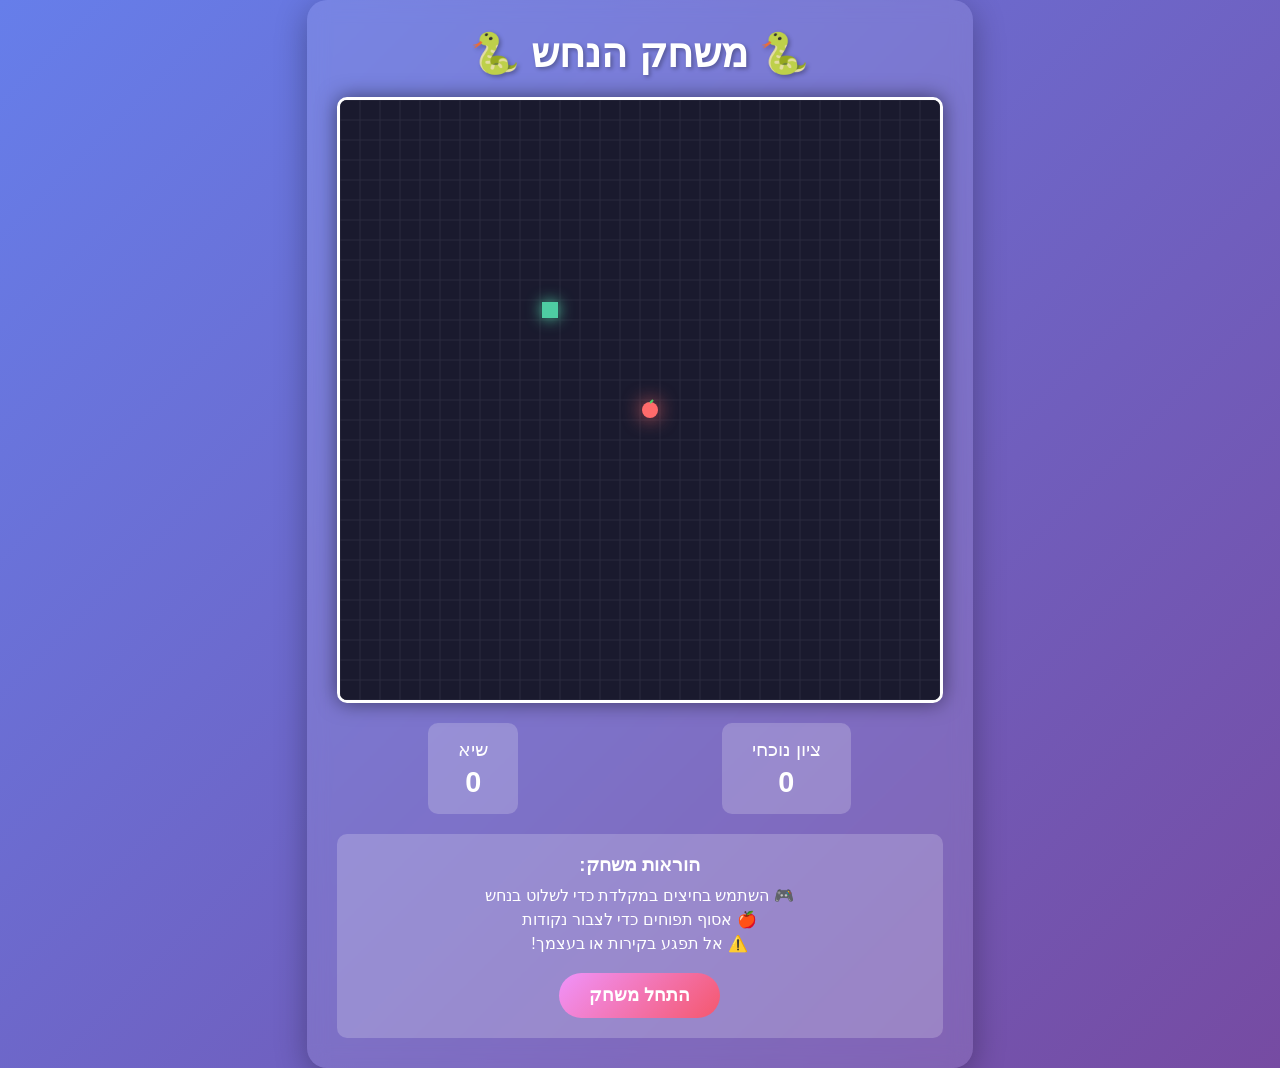
==== index.html @ 76b69b59 "Add interactive Snake game with Hebrew interface Created a complete Snake game implementation featur" ====
<!DOCTYPE html>
<html lang="he" dir="rtl">
<head>
    <meta charset="UTF-8">
    <meta name="viewport" content="width=device-width, initial-scale=1.0">
    <title>משחק הנחש - Snake Game</title>
    <style>
        * {
            margin: 0;
            padding: 0;
            box-sizing: border-box;
        }

        body {
            font-family: 'Segoe UI', Tahoma, Geneva, Verdana, sans-serif;
            background: linear-gradient(135deg, #667eea 0%, #764ba2 100%);
            display: flex;
            flex-direction: column;
            justify-content: center;
            align-items: center;
            min-height: 100vh;
            color: white;
        }

        .game-container {
            text-align: center;
            background: rgba(255, 255, 255, 0.1);
            padding: 30px;
            border-radius: 20px;
            backdrop-filter: blur(10px);
            box-shadow: 0 8px 32px rgba(0, 0, 0, 0.3);
        }

        h1 {
            margin-bottom: 20px;
            font-size: 2.5em;
            text-shadow: 2px 2px 4px rgba(0, 0, 0, 0.3);
        }

        #gameCanvas {
            border: 3px solid white;
            border-radius: 10px;
            background-color: #1a1a2e;
            box-shadow: 0 0 20px rgba(0, 0, 0, 0.5);
            display: block;
            margin: 0 auto;
        }

        .score-board {
            margin-top: 20px;
            display: flex;
            justify-content: space-around;
            gap: 20px;
        }

        .score-item {
            background: rgba(255, 255, 255, 0.2);
            padding: 15px 30px;
            border-radius: 10px;
            font-size: 1.2em;
        }

        .score-value {
            font-size: 1.5em;
            font-weight: bold;
            display: block;
            margin-top: 5px;
        }

        .controls {
            margin-top: 20px;
            padding: 20px;
            background: rgba(255, 255, 255, 0.2);
            border-radius: 10px;
        }

        .controls h3 {
            margin-bottom: 10px;
        }

        .controls p {
            margin: 5px 0;
        }

        button {
            margin-top: 15px;
            padding: 12px 30px;
            font-size: 1.1em;
            background: linear-gradient(135deg, #f093fb 0%, #f5576c 100%);
            color: white;
            border: none;
            border-radius: 25px;
            cursor: pointer;
            transition: transform 0.2s;
            font-weight: bold;
        }

        button:hover {
            transform: scale(1.05);
        }

        button:active {
            transform: scale(0.95);
        }

        .game-over {
            position: fixed;
            top: 50%;
            left: 50%;
            transform: translate(-50%, -50%);
            background: rgba(0, 0, 0, 0.9);
            padding: 40px;
            border-radius: 20px;
            text-align: center;
            display: none;
            z-index: 1000;
        }

        .game-over.show {
            display: block;
        }

        .game-over h2 {
            font-size: 2.5em;
            margin-bottom: 20px;
            color: #f5576c;
        }

        .mobile-controls {
            display: none;
            margin-top: 20px;
            grid-template-columns: repeat(3, 80px);
            grid-template-rows: repeat(3, 80px);
            gap: 10px;
            justify-content: center;
        }

        @media (max-width: 768px) {
            .mobile-controls {
                display: grid;
            }
        }

        .arrow-btn {
            width: 80px;
            height: 80px;
            font-size: 2em;
            padding: 0;
            margin: 0;
        }

        .arrow-up { grid-column: 2; grid-row: 1; }
        .arrow-left { grid-column: 1; grid-row: 2; }
        .arrow-down { grid-column: 2; grid-row: 2; }
        .arrow-right { grid-column: 3; grid-row: 2; }
    </style>
</head>
<body>
    <div class="game-container">
        <h1>🐍 משחק הנחש 🐍</h1>

        <canvas id="gameCanvas" width="600" height="600"></canvas>

        <div class="score-board">
            <div class="score-item">
                <span>ציון נוכחי</span>
                <span class="score-value" id="currentScore">0</span>
            </div>
            <div class="score-item">
                <span>שיא</span>
                <span class="score-value" id="highScore">0</span>
            </div>
        </div>

        <div class="controls">
            <h3>הוראות משחק:</h3>
            <p>🎮 השתמש בחיצים במקלדת כדי לשלוט בנחש</p>
            <p>🍎 אסוף תפוחים כדי לצבור נקודות</p>
            <p>⚠️ אל תפגע בקירות או בעצמך!</p>
            <button id="startBtn" onclick="startGame()">התחל משחק</button>
        </div>

        <div class="mobile-controls">
            <button class="arrow-btn arrow-up" onclick="changeDirection('UP')">↑</button>
            <button class="arrow-btn arrow-left" onclick="changeDirection('LEFT')">←</button>
            <button class="arrow-btn arrow-down" onclick="changeDirection('DOWN')">↓</button>
            <button class="arrow-btn arrow-right" onclick="changeDirection('RIGHT')">→</button>
        </div>
    </div>

    <div class="game-over" id="gameOver">
        <h2>המשחק נגמר!</h2>
        <p style="font-size: 1.5em; margin-bottom: 20px;">הציון שלך: <span id="finalScore">0</span></p>
        <button onclick="restartGame()">שחק שוב</button>
    </div>

    <script>
        const canvas = document.getElementById('gameCanvas');
        const ctx = canvas.getContext('2d');
        const gameOverDiv = document.getElementById('gameOver');

        // Game settings
        const gridSize = 20;
        const tileCount = canvas.width / gridSize;

        // Game state
        let snake = [
            {x: 10, y: 10}
        ];
        let velocityX = 0;
        let velocityY = 0;
        let foodX = 15;
        let foodY = 15;
        let score = 0;
        let highScore = localStorage.getItem('snakeHighScore') || 0;
        let gameLoop;
        let gameRunning = false;
        let speed = 100;

        // Update high score display
        document.getElementById('highScore').textContent = highScore;

        // Game functions
        function startGame() {
            if (gameRunning) return;

            gameRunning = true;
            snake = [{x: 10, y: 10}];
            velocityX = 1;
            velocityY = 0;
            score = 0;
            speed = 100;
            updateScore();
            placeFood();
            gameOverDiv.classList.remove('show');
            document.getElementById('startBtn').textContent = 'משחק פעיל';
            document.getElementById('startBtn').disabled = true;

            clearInterval(gameLoop);
            gameLoop = setInterval(update, speed);
        }

        function restartGame() {
            startGame();
        }

        function update() {
            // Move snake
            const head = {x: snake[0].x + velocityX, y: snake[0].y + velocityY};

            // Check wall collision
            if (head.x < 0 || head.x >= tileCount || head.y < 0 || head.y >= tileCount) {
                gameOver();
                return;
            }

            // Check self collision
            for (let i = 0; i < snake.length; i++) {
                if (head.x === snake[i].x && head.y === snake[i].y) {
                    gameOver();
                    return;
                }
            }

            snake.unshift(head);

            // Check food collision
            if (head.x === foodX && head.y === foodY) {
                score += 10;
                updateScore();
                placeFood();

                // Increase speed slightly
                if (score % 50 === 0 && speed > 50) {
                    speed -= 5;
                    clearInterval(gameLoop);
                    gameLoop = setInterval(update, speed);
                }
            } else {
                snake.pop();
            }

            draw();
        }

        function draw() {
            // Clear canvas
            ctx.fillStyle = '#1a1a2e';
            ctx.fillRect(0, 0, canvas.width, canvas.height);

            // Draw grid
            ctx.strokeStyle = '#2a2a3e';
            ctx.lineWidth = 1;
            for (let i = 0; i <= tileCount; i++) {
                ctx.beginPath();
                ctx.moveTo(i * gridSize, 0);
                ctx.lineTo(i * gridSize, canvas.height);
                ctx.stroke();

                ctx.beginPath();
                ctx.moveTo(0, i * gridSize);
                ctx.lineTo(canvas.width, i * gridSize);
                ctx.stroke();
            }

            // Draw snake
            snake.forEach((segment, index) => {
                if (index === 0) {
                    // Head
                    ctx.fillStyle = '#4ecca3';
                    ctx.shadowBlur = 15;
                    ctx.shadowColor = '#4ecca3';
                } else {
                    // Body
                    ctx.fillStyle = '#45b393';
                    ctx.shadowBlur = 10;
                    ctx.shadowColor = '#45b393';
                }

                ctx.fillRect(
                    segment.x * gridSize + 2,
                    segment.y * gridSize + 2,
                    gridSize - 4,
                    gridSize - 4
                );

                // Draw eyes on head
                if (index === 0) {
                    ctx.fillStyle = 'white';
                    ctx.shadowBlur = 0;
                    const eyeSize = 4;
                    const eyeOffset = 6;

                    if (velocityX === 1) { // Right
                        ctx.fillRect(segment.x * gridSize + gridSize - eyeOffset, segment.y * gridSize + 5, eyeSize, eyeSize);
                        ctx.fillRect(segment.x * gridSize + gridSize - eyeOffset, segment.y * gridSize + gridSize - 9, eyeSize, eyeSize);
                    } else if (velocityX === -1) { // Left
                        ctx.fillRect(segment.x * gridSize + 2, segment.y * gridSize + 5, eyeSize, eyeSize);
                        ctx.fillRect(segment.x * gridSize + 2, segment.y * gridSize + gridSize - 9, eyeSize, eyeSize);
                    } else if (velocityY === -1) { // Up
                        ctx.fillRect(segment.x * gridSize + 5, segment.y * gridSize + 2, eyeSize, eyeSize);
                        ctx.fillRect(segment.x * gridSize + gridSize - 9, segment.y * gridSize + 2, eyeSize, eyeSize);
                    } else if (velocityY === 1) { // Down
                        ctx.fillRect(segment.x * gridSize + 5, segment.y * gridSize + gridSize - eyeOffset, eyeSize, eyeSize);
                        ctx.fillRect(segment.x * gridSize + gridSize - 9, segment.y * gridSize + gridSize - eyeOffset, eyeSize, eyeSize);
                    }
                }
            });

            ctx.shadowBlur = 0;

            // Draw food
            ctx.fillStyle = '#ff6b6b';
            ctx.shadowBlur = 20;
            ctx.shadowColor = '#ff6b6b';
            ctx.beginPath();
            ctx.arc(
                foodX * gridSize + gridSize / 2,
                foodY * gridSize + gridSize / 2,
                gridSize / 2 - 2,
                0,
                Math.PI * 2
            );
            ctx.fill();

            // Draw stem
            ctx.strokeStyle = '#51cf66';
            ctx.lineWidth = 2;
            ctx.shadowBlur = 0;
            ctx.beginPath();
            ctx.moveTo(foodX * gridSize + gridSize / 2, foodY * gridSize + 3);
            ctx.lineTo(foodX * gridSize + gridSize / 2 + 3, foodY * gridSize);
            ctx.stroke();
        }

        function placeFood() {
            let validPosition = false;

            while (!validPosition) {
                foodX = Math.floor(Math.random() * tileCount);
                foodY = Math.floor(Math.random() * tileCount);

                validPosition = true;
                for (let segment of snake) {
                    if (segment.x === foodX && segment.y === foodY) {
                        validPosition = false;
                        break;
                    }
                }
            }
        }

        function updateScore() {
            document.getElementById('currentScore').textContent = score;

            if (score > highScore) {
                highScore = score;
                localStorage.setItem('snakeHighScore', highScore);
                document.getElementById('highScore').textContent = highScore;
            }
        }

        function gameOver() {
            gameRunning = false;
            clearInterval(gameLoop);
            document.getElementById('finalScore').textContent = score;
            gameOverDiv.classList.add('show');
            document.getElementById('startBtn').textContent = 'התחל משחק';
            document.getElementById('startBtn').disabled = false;
        }

        function changeDirection(direction) {
            if (!gameRunning) return;

            switch(direction) {
                case 'UP':
                    if (velocityY !== 1) {
                        velocityX = 0;
                        velocityY = -1;
                    }
                    break;
                case 'DOWN':
                    if (velocityY !== -1) {
                        velocityX = 0;
                        velocityY = 1;
                    }
                    break;
                case 'LEFT':
                    if (velocityX !== 1) {
                        velocityX = -1;
                        velocityY = 0;
                    }
                    break;
                case 'RIGHT':
                    if (velocityX !== -1) {
                        velocityX = 1;
                        velocityY = 0;
                    }
                    break;
            }
        }

        // Keyboard controls
        document.addEventListener('keydown', (e) => {
            if (!gameRunning) {
                if (e.key === ' ' || e.key === 'Enter') {
                    startGame();
                }
                return;
            }

            switch(e.key) {
                case 'ArrowUp':
                case 'w':
                case 'W':
                    e.preventDefault();
                    changeDirection('UP');
                    break;
                case 'ArrowDown':
                case 's':
                case 'S':
                    e.preventDefault();
                    changeDirection('DOWN');
                    break;
                case 'ArrowLeft':
                case 'a':
                case 'A':
                    e.preventDefault();
                    changeDirection('LEFT');
                    break;
                case 'ArrowRight':
                case 'd':
                case 'D':
                    e.preventDefault();
                    changeDirection('RIGHT');
                    break;
            }
        });

        // Initial draw
        draw();
    </script>
</body>
</html>
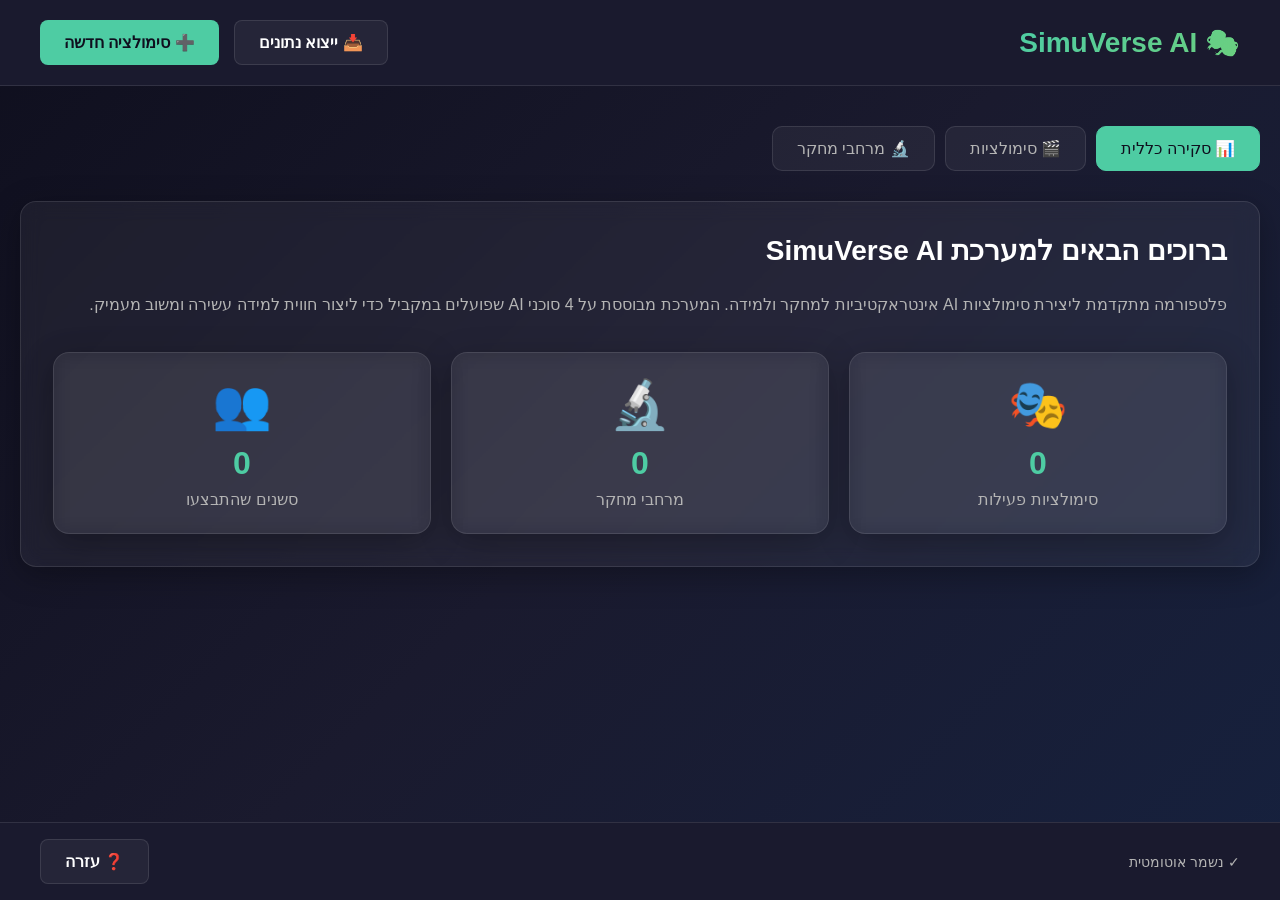
==== commit 14887cd9: "Implement complete SimuVerse AI Platform Implemented a full-stack AI simulation platform based on th" ====
--- a/index.html
+++ b/index.html
@@ -3,7 +3,7 @@
 <head>
     <meta charset="UTF-8">
     <meta name="viewport" content="width=device-width, initial-scale=1.0">
-    <title>משחק הנחש - Snake Game</title>
+    <title>SimuVerse AI - Admin Dashboard</title>
     <style>
         * {
             margin: 0;
@@ -11,474 +11,650 @@
             box-sizing: border-box;
         }
 
+        :root {
+            --primary-bg: #0f0f1e;
+            --secondary-bg: #1a1a2e;
+            --accent-bg: #16213e;
+            --glass-bg: rgba(255, 255, 255, 0.05);
+            --glass-border: rgba(255, 255, 255, 0.1);
+            --text-primary: #ffffff;
+            --text-secondary: #b4b4b4;
+            --accent-color: #4ecca3;
+            --accent-hover: #3db88a;
+            --warning-color: #ffd93d;
+            --danger-color: #ff6b6b;
+        }
+
         body {
-            font-family: 'Segoe UI', Tahoma, Geneva, Verdana, sans-serif;
-            background: linear-gradient(135deg, #667eea 0%, #764ba2 100%);
-            display: flex;
-            flex-direction: column;
+            font-family: 'Segoe UI', 'Heebo', Tahoma, sans-serif;
+            background: linear-gradient(135deg, #0f0f1e 0%, #1a1a2e 50%, #16213e 100%);
+            color: var(--text-primary);
+            min-height: 100vh;
+            overflow-x: hidden;
+        }
+
+        /* Glass Effect */
+        .glass {
+            background: var(--glass-bg);
+            backdrop-filter: blur(10px);
+            -webkit-backdrop-filter: blur(10px);
+            border: 1px solid var(--glass-border);
+            border-radius: 16px;
+            box-shadow: 0 8px 32px rgba(0, 0, 0, 0.3);
+        }
+
+        /* Header */
+        .header {
+            padding: 20px 40px;
+            background: var(--secondary-bg);
+            border-bottom: 1px solid var(--glass-border);
+            display: flex;
+            justify-content: space-between;
+            align-items: center;
+        }
+
+        .logo {
+            font-size: 28px;
+            font-weight: bold;
+            background: linear-gradient(135deg, var(--accent-color), #6BCF7F);
+            -webkit-background-clip: text;
+            -webkit-text-fill-color: transparent;
+            background-clip: text;
+        }
+
+        .header-actions {
+            display: flex;
+            gap: 15px;
+        }
+
+        /* Main Container */
+        .container {
+            max-width: 1400px;
+            margin: 0 auto;
+            padding: 40px 20px;
+        }
+
+        /* Tabs Navigation */
+        .tabs-nav {
+            display: flex;
+            gap: 10px;
+            margin-bottom: 30px;
+            flex-wrap: wrap;
+        }
+
+        .tab-btn {
+            padding: 12px 24px;
+            background: var(--glass-bg);
+            border: 1px solid var(--glass-border);
+            border-radius: 10px;
+            color: var(--text-secondary);
+            cursor: pointer;
+            transition: all 0.3s ease;
+            font-size: 16px;
+            font-weight: 500;
+        }
+
+        .tab-btn:hover {
+            background: rgba(78, 204, 163, 0.1);
+            border-color: var(--accent-color);
+            color: var(--text-primary);
+        }
+
+        .tab-btn.active {
+            background: var(--accent-color);
+            border-color: var(--accent-color);
+            color: #0f0f1e;
+        }
+
+        /* Tab Content */
+        .tab-content {
+            display: none;
+        }
+
+        .tab-content.active {
+            display: block;
+            animation: fadeIn 0.4s ease;
+        }
+
+        @keyframes fadeIn {
+            from { opacity: 0; transform: translateY(10px); }
+            to { opacity: 1; transform: translateY(0); }
+        }
+
+        /* Form Elements */
+        .form-group {
+            margin-bottom: 24px;
+        }
+
+        .form-label {
+            display: block;
+            margin-bottom: 8px;
+            color: var(--text-primary);
+            font-weight: 500;
+            font-size: 14px;
+        }
+
+        .form-input,
+        .form-textarea,
+        .form-select {
+            width: 100%;
+            padding: 12px 16px;
+            background: var(--secondary-bg);
+            border: 1px solid var(--glass-border);
+            border-radius: 8px;
+            color: var(--text-primary);
+            font-size: 14px;
+            font-family: inherit;
+            transition: all 0.3s ease;
+        }
+
+        .form-input:focus,
+        .form-textarea:focus,
+        .form-select:focus {
+            outline: none;
+            border-color: var(--accent-color);
+            box-shadow: 0 0 0 3px rgba(78, 204, 163, 0.1);
+        }
+
+        .form-textarea {
+            min-height: 150px;
+            resize: vertical;
+            line-height: 1.6;
+        }
+
+        /* Buttons */
+        .btn {
+            padding: 12px 24px;
+            border: none;
+            border-radius: 8px;
+            font-size: 16px;
+            font-weight: 600;
+            cursor: pointer;
+            transition: all 0.3s ease;
+            display: inline-flex;
+            align-items: center;
+            gap: 8px;
+        }
+
+        .btn-primary {
+            background: var(--accent-color);
+            color: #0f0f1e;
+        }
+
+        .btn-primary:hover {
+            background: var(--accent-hover);
+            transform: translateY(-2px);
+            box-shadow: 0 8px 20px rgba(78, 204, 163, 0.3);
+        }
+
+        .btn-secondary {
+            background: var(--glass-bg);
+            color: var(--text-primary);
+            border: 1px solid var(--glass-border);
+        }
+
+        .btn-secondary:hover {
+            background: rgba(255, 255, 255, 0.1);
+        }
+
+        .btn-danger {
+            background: var(--danger-color);
+            color: white;
+        }
+
+        .btn-danger:hover {
+            background: #ff5252;
+        }
+
+        /* File Upload Zone */
+        .file-upload {
+            border: 2px dashed var(--glass-border);
+            border-radius: 12px;
+            padding: 40px;
+            text-align: center;
+            cursor: pointer;
+            transition: all 0.3s ease;
+            background: var(--glass-bg);
+        }
+
+        .file-upload:hover,
+        .file-upload.drag-over {
+            border-color: var(--accent-color);
+            background: rgba(78, 204, 163, 0.05);
+        }
+
+        .file-upload-icon {
+            font-size: 48px;
+            margin-bottom: 16px;
+            opacity: 0.6;
+        }
+
+        /* Simulations List */
+        .simulations-grid {
+            display: grid;
+            grid-template-columns: repeat(auto-fill, minmax(350px, 1fr));
+            gap: 24px;
+            margin-top: 30px;
+        }
+
+        .simulation-card {
+            background: var(--glass-bg);
+            border: 1px solid var(--glass-border);
+            border-radius: 12px;
+            padding: 24px;
+            cursor: pointer;
+            transition: all 0.3s ease;
+        }
+
+        .simulation-card:hover {
+            transform: translateY(-4px);
+            box-shadow: 0 12px 32px rgba(78, 204, 163, 0.15);
+            border-color: var(--accent-color);
+        }
+
+        .simulation-card-title {
+            font-size: 20px;
+            font-weight: 600;
+            margin-bottom: 12px;
+            color: var(--accent-color);
+        }
+
+        .simulation-card-meta {
+            font-size: 13px;
+            color: var(--text-secondary);
+            margin-bottom: 8px;
+        }
+
+        .simulation-card-actions {
+            display: flex;
+            gap: 10px;
+            margin-top: 16px;
+        }
+
+        /* Action Bar */
+        .action-bar {
+            position: fixed;
+            bottom: 0;
+            left: 0;
+            right: 0;
+            background: var(--secondary-bg);
+            border-top: 1px solid var(--glass-border);
+            padding: 16px 40px;
+            display: flex;
+            justify-content: space-between;
+            align-items: center;
+            z-index: 100;
+        }
+
+        .action-bar-status {
+            color: var(--text-secondary);
+            font-size: 14px;
+        }
+
+        /* Modal */
+        .modal-overlay {
+            position: fixed;
+            top: 0;
+            left: 0;
+            right: 0;
+            bottom: 0;
+            background: rgba(0, 0, 0, 0.7);
+            backdrop-filter: blur(5px);
+            display: none;
             justify-content: center;
             align-items: center;
-            min-height: 100vh;
-            color: white;
-        }
-
-        .game-container {
-            text-align: center;
-            background: rgba(255, 255, 255, 0.1);
-            padding: 30px;
-            border-radius: 20px;
-            backdrop-filter: blur(10px);
-            box-shadow: 0 8px 32px rgba(0, 0, 0, 0.3);
-        }
-
-        h1 {
-            margin-bottom: 20px;
-            font-size: 2.5em;
-            text-shadow: 2px 2px 4px rgba(0, 0, 0, 0.3);
-        }
-
-        #gameCanvas {
-            border: 3px solid white;
-            border-radius: 10px;
-            background-color: #1a1a2e;
-            box-shadow: 0 0 20px rgba(0, 0, 0, 0.5);
-            display: block;
-            margin: 0 auto;
-        }
-
-        .score-board {
-            margin-top: 20px;
-            display: flex;
-            justify-content: space-around;
+            z-index: 1000;
+            padding: 20px;
+        }
+
+        .modal-overlay.active {
+            display: flex;
+        }
+
+        .modal {
+            background: var(--secondary-bg);
+            border: 1px solid var(--glass-border);
+            border-radius: 16px;
+            max-width: 600px;
+            width: 100%;
+            max-height: 90vh;
+            overflow-y: auto;
+            padding: 32px;
+            position: relative;
+        }
+
+        .modal-header {
+            display: flex;
+            justify-content: space-between;
+            align-items: center;
+            margin-bottom: 24px;
+        }
+
+        .modal-title {
+            font-size: 24px;
+            font-weight: 600;
+        }
+
+        .modal-close {
+            background: none;
+            border: none;
+            color: var(--text-secondary);
+            font-size: 28px;
+            cursor: pointer;
+            padding: 0;
+            line-height: 1;
+        }
+
+        .modal-close:hover {
+            color: var(--text-primary);
+        }
+
+        /* Research Spaces */
+        .spaces-grid {
+            display: grid;
             gap: 20px;
-        }
-
-        .score-item {
-            background: rgba(255, 255, 255, 0.2);
-            padding: 15px 30px;
-            border-radius: 10px;
-            font-size: 1.2em;
-        }
-
-        .score-value {
-            font-size: 1.5em;
-            font-weight: bold;
-            display: block;
-            margin-top: 5px;
-        }
-
-        .controls {
-            margin-top: 20px;
-            padding: 20px;
-            background: rgba(255, 255, 255, 0.2);
-            border-radius: 10px;
-        }
-
-        .controls h3 {
-            margin-bottom: 10px;
-        }
-
-        .controls p {
-            margin: 5px 0;
-        }
-
-        button {
-            margin-top: 15px;
-            padding: 12px 30px;
-            font-size: 1.1em;
-            background: linear-gradient(135deg, #f093fb 0%, #f5576c 100%);
-            color: white;
-            border: none;
-            border-radius: 25px;
-            cursor: pointer;
-            transition: transform 0.2s;
-            font-weight: bold;
-        }
-
-        button:hover {
-            transform: scale(1.05);
-        }
-
-        button:active {
-            transform: scale(0.95);
-        }
-
-        .game-over {
-            position: fixed;
-            top: 50%;
-            left: 50%;
-            transform: translate(-50%, -50%);
-            background: rgba(0, 0, 0, 0.9);
-            padding: 40px;
-            border-radius: 20px;
-            text-align: center;
-            display: none;
-            z-index: 1000;
-        }
-
-        .game-over.show {
-            display: block;
-        }
-
-        .game-over h2 {
-            font-size: 2.5em;
-            margin-bottom: 20px;
-            color: #f5576c;
-        }
-
-        .mobile-controls {
-            display: none;
-            margin-top: 20px;
-            grid-template-columns: repeat(3, 80px);
-            grid-template-rows: repeat(3, 80px);
-            gap: 10px;
-            justify-content: center;
-        }
-
+            margin-top: 30px;
+        }
+
+        .space-card {
+            background: var(--glass-bg);
+            border: 1px solid var(--glass-border);
+            border-radius: 12px;
+            padding: 24px;
+        }
+
+        .space-header {
+            display: flex;
+            justify-content: space-between;
+            align-items: start;
+            margin-bottom: 16px;
+        }
+
+        .space-name {
+            font-size: 20px;
+            font-weight: 600;
+            color: var(--accent-color);
+        }
+
+        .space-link {
+            background: var(--accent-bg);
+            padding: 12px;
+            border-radius: 8px;
+            margin: 16px 0;
+            display: flex;
+            align-items: center;
+            gap: 12px;
+        }
+
+        .space-link-url {
+            flex: 1;
+            font-size: 12px;
+            color: var(--text-secondary);
+            word-break: break-all;
+            font-family: 'Courier New', monospace;
+        }
+
+        /* Responsive */
         @media (max-width: 768px) {
-            .mobile-controls {
-                display: grid;
+            .header {
+                padding: 16px 20px;
             }
-        }
-
-        .arrow-btn {
-            width: 80px;
-            height: 80px;
-            font-size: 2em;
-            padding: 0;
-            margin: 0;
-        }
-
-        .arrow-up { grid-column: 2; grid-row: 1; }
-        .arrow-left { grid-column: 1; grid-row: 2; }
-        .arrow-down { grid-column: 2; grid-row: 2; }
-        .arrow-right { grid-column: 3; grid-row: 2; }
+
+            .container {
+                padding: 20px 16px;
+            }
+
+            .simulations-grid {
+                grid-template-columns: 1fr;
+            }
+
+            .action-bar {
+                padding: 12px 20px;
+                flex-direction: column;
+                gap: 12px;
+            }
+        }
+
+        /* Loading Spinner */
+        .spinner {
+            border: 3px solid var(--glass-border);
+            border-top: 3px solid var(--accent-color);
+            border-radius: 50%;
+            width: 24px;
+            height: 24px;
+            animation: spin 1s linear infinite;
+        }
+
+        @keyframes spin {
+            0% { transform: rotate(0deg); }
+            100% { transform: rotate(360deg); }
+        }
+
+        .hidden {
+            display: none !important;
+        }
     </style>
 </head>
 <body>
-    <div class="game-container">
-        <h1>🐍 משחק הנחש 🐍</h1>
-
-        <canvas id="gameCanvas" width="600" height="600"></canvas>
-
-        <div class="score-board">
-            <div class="score-item">
-                <span>ציון נוכחי</span>
-                <span class="score-value" id="currentScore">0</span>
-            </div>
-            <div class="score-item">
-                <span>שיא</span>
-                <span class="score-value" id="highScore">0</span>
-            </div>
-        </div>
-
-        <div class="controls">
-            <h3>הוראות משחק:</h3>
-            <p>🎮 השתמש בחיצים במקלדת כדי לשלוט בנחש</p>
-            <p>🍎 אסוף תפוחים כדי לצבור נקודות</p>
-            <p>⚠️ אל תפגע בקירות או בעצמך!</p>
-            <button id="startBtn" onclick="startGame()">התחל משחק</button>
-        </div>
-
-        <div class="mobile-controls">
-            <button class="arrow-btn arrow-up" onclick="changeDirection('UP')">↑</button>
-            <button class="arrow-btn arrow-left" onclick="changeDirection('LEFT')">←</button>
-            <button class="arrow-btn arrow-down" onclick="changeDirection('DOWN')">↓</button>
-            <button class="arrow-btn arrow-right" onclick="changeDirection('RIGHT')">→</button>
+    <!-- Header -->
+    <div class="header">
+        <div class="logo">🎭 SimuVerse AI</div>
+        <div class="header-actions">
+            <button class="btn btn-secondary" onclick="app.exportAllData()">
+                📥 ייצוא נתונים
+            </button>
+            <button class="btn btn-primary" onclick="app.showTab('simulations')">
+                ➕ סימולציה חדשה
+            </button>
         </div>
     </div>
 
-    <div class="game-over" id="gameOver">
-        <h2>המשחק נגמר!</h2>
-        <p style="font-size: 1.5em; margin-bottom: 20px;">הציון שלך: <span id="finalScore">0</span></p>
-        <button onclick="restartGame()">שחק שוב</button>
+    <!-- Main Container -->
+    <div class="container">
+        <!-- Main Tabs -->
+        <div class="tabs-nav">
+            <button class="tab-btn active" onclick="app.showMainTab('overview')">
+                📊 סקירה כללית
+            </button>
+            <button class="tab-btn" onclick="app.showMainTab('simulations')">
+                🎬 סימולציות
+            </button>
+            <button class="tab-btn" onclick="app.showMainTab('spaces')">
+                🔬 מרחבי מחקר
+            </button>
+        </div>
+
+        <!-- Overview Tab -->
+        <div id="tab-overview" class="tab-content active">
+            <div class="glass" style="padding: 32px;">
+                <h2 style="margin-bottom: 24px; font-size: 28px;">ברוכים הבאים למערכת SimuVerse AI</h2>
+                <p style="font-size: 16px; line-height: 1.8; color: var(--text-secondary); margin-bottom: 24px;">
+                    פלטפורמה מתקדמת ליצירת סימולציות AI אינטראקטיביות למחקר ולמידה.
+                    המערכת מבוססת על 4 סוכני AI שפועלים במקביל כדי ליצור חווית למידה עשירה ומשוב מעמיק.
+                </p>
+
+                <div style="display: grid; grid-template-columns: repeat(auto-fit, minmax(250px, 1fr)); gap: 20px; margin-top: 32px;">
+                    <div class="glass" style="padding: 24px; text-align: center;">
+                        <div style="font-size: 48px; margin-bottom: 12px;">🎭</div>
+                        <div style="font-size: 32px; font-weight: bold; color: var(--accent-color);" id="stats-simulations">0</div>
+                        <div style="color: var(--text-secondary); margin-top: 8px;">סימולציות פעילות</div>
+                    </div>
+                    <div class="glass" style="padding: 24px; text-align: center;">
+                        <div style="font-size: 48px; margin-bottom: 12px;">🔬</div>
+                        <div style="font-size: 32px; font-weight: bold; color: var(--accent-color);" id="stats-spaces">0</div>
+                        <div style="color: var(--text-secondary); margin-top: 8px;">מרחבי מחקר</div>
+                    </div>
+                    <div class="glass" style="padding: 24px; text-align: center;">
+                        <div style="font-size: 48px; margin-bottom: 12px;">👥</div>
+                        <div style="font-size: 32px; font-weight: bold; color: var(--accent-color);" id="stats-sessions">0</div>
+                        <div style="color: var(--text-secondary); margin-top: 8px;">סשנים שהתבצעו</div>
+                    </div>
+                </div>
+            </div>
+        </div>
+
+        <!-- Simulations Tab -->
+        <div id="tab-simulations" class="tab-content">
+            <button class="btn btn-primary" onclick="app.createNewSimulation()" style="margin-bottom: 24px;">
+                ➕ יצירת סימולציה חדשה
+            </button>
+            <div id="simulations-list" class="simulations-grid"></div>
+        </div>
+
+        <!-- Research Spaces Tab -->
+        <div id="tab-spaces" class="tab-content">
+            <button class="btn btn-primary" onclick="app.createNewSpace()" style="margin-bottom: 24px;">
+                ➕ יצירת מרחב מחקר חדש
+            </button>
+            <div id="spaces-list" class="spaces-grid"></div>
+        </div>
     </div>
 
-    <script>
-        const canvas = document.getElementById('gameCanvas');
-        const ctx = canvas.getContext('2d');
-        const gameOverDiv = document.getElementById('gameOver');
-
-        // Game settings
-        const gridSize = 20;
-        const tileCount = canvas.width / gridSize;
-
-        // Game state
-        let snake = [
-            {x: 10, y: 10}
-        ];
-        let velocityX = 0;
-        let velocityY = 0;
-        let foodX = 15;
-        let foodY = 15;
-        let score = 0;
-        let highScore = localStorage.getItem('snakeHighScore') || 0;
-        let gameLoop;
-        let gameRunning = false;
-        let speed = 100;
-
-        // Update high score display
-        document.getElementById('highScore').textContent = highScore;
-
-        // Game functions
-        function startGame() {
-            if (gameRunning) return;
-
-            gameRunning = true;
-            snake = [{x: 10, y: 10}];
-            velocityX = 1;
-            velocityY = 0;
-            score = 0;
-            speed = 100;
-            updateScore();
-            placeFood();
-            gameOverDiv.classList.remove('show');
-            document.getElementById('startBtn').textContent = 'משחק פעיל';
-            document.getElementById('startBtn').disabled = true;
-
-            clearInterval(gameLoop);
-            gameLoop = setInterval(update, speed);
-        }
-
-        function restartGame() {
-            startGame();
-        }
-
-        function update() {
-            // Move snake
-            const head = {x: snake[0].x + velocityX, y: snake[0].y + velocityY};
-
-            // Check wall collision
-            if (head.x < 0 || head.x >= tileCount || head.y < 0 || head.y >= tileCount) {
-                gameOver();
-                return;
-            }
-
-            // Check self collision
-            for (let i = 0; i < snake.length; i++) {
-                if (head.x === snake[i].x && head.y === snake[i].y) {
-                    gameOver();
-                    return;
-                }
-            }
-
-            snake.unshift(head);
-
-            // Check food collision
-            if (head.x === foodX && head.y === foodY) {
-                score += 10;
-                updateScore();
-                placeFood();
-
-                // Increase speed slightly
-                if (score % 50 === 0 && speed > 50) {
-                    speed -= 5;
-                    clearInterval(gameLoop);
-                    gameLoop = setInterval(update, speed);
-                }
-            } else {
-                snake.pop();
-            }
-
-            draw();
-        }
-
-        function draw() {
-            // Clear canvas
-            ctx.fillStyle = '#1a1a2e';
-            ctx.fillRect(0, 0, canvas.width, canvas.height);
-
-            // Draw grid
-            ctx.strokeStyle = '#2a2a3e';
-            ctx.lineWidth = 1;
-            for (let i = 0; i <= tileCount; i++) {
-                ctx.beginPath();
-                ctx.moveTo(i * gridSize, 0);
-                ctx.lineTo(i * gridSize, canvas.height);
-                ctx.stroke();
-
-                ctx.beginPath();
-                ctx.moveTo(0, i * gridSize);
-                ctx.lineTo(canvas.width, i * gridSize);
-                ctx.stroke();
-            }
-
-            // Draw snake
-            snake.forEach((segment, index) => {
-                if (index === 0) {
-                    // Head
-                    ctx.fillStyle = '#4ecca3';
-                    ctx.shadowBlur = 15;
-                    ctx.shadowColor = '#4ecca3';
-                } else {
-                    // Body
-                    ctx.fillStyle = '#45b393';
-                    ctx.shadowBlur = 10;
-                    ctx.shadowColor = '#45b393';
-                }
-
-                ctx.fillRect(
-                    segment.x * gridSize + 2,
-                    segment.y * gridSize + 2,
-                    gridSize - 4,
-                    gridSize - 4
-                );
-
-                // Draw eyes on head
-                if (index === 0) {
-                    ctx.fillStyle = 'white';
-                    ctx.shadowBlur = 0;
-                    const eyeSize = 4;
-                    const eyeOffset = 6;
-
-                    if (velocityX === 1) { // Right
-                        ctx.fillRect(segment.x * gridSize + gridSize - eyeOffset, segment.y * gridSize + 5, eyeSize, eyeSize);
-                        ctx.fillRect(segment.x * gridSize + gridSize - eyeOffset, segment.y * gridSize + gridSize - 9, eyeSize, eyeSize);
-                    } else if (velocityX === -1) { // Left
-                        ctx.fillRect(segment.x * gridSize + 2, segment.y * gridSize + 5, eyeSize, eyeSize);
-                        ctx.fillRect(segment.x * gridSize + 2, segment.y * gridSize + gridSize - 9, eyeSize, eyeSize);
-                    } else if (velocityY === -1) { // Up
-                        ctx.fillRect(segment.x * gridSize + 5, segment.y * gridSize + 2, eyeSize, eyeSize);
-                        ctx.fillRect(segment.x * gridSize + gridSize - 9, segment.y * gridSize + 2, eyeSize, eyeSize);
-                    } else if (velocityY === 1) { // Down
-                        ctx.fillRect(segment.x * gridSize + 5, segment.y * gridSize + gridSize - eyeOffset, eyeSize, eyeSize);
-                        ctx.fillRect(segment.x * gridSize + gridSize - 9, segment.y * gridSize + gridSize - eyeOffset, eyeSize, eyeSize);
-                    }
-                }
-            });
-
-            ctx.shadowBlur = 0;
-
-            // Draw food
-            ctx.fillStyle = '#ff6b6b';
-            ctx.shadowBlur = 20;
-            ctx.shadowColor = '#ff6b6b';
-            ctx.beginPath();
-            ctx.arc(
-                foodX * gridSize + gridSize / 2,
-                foodY * gridSize + gridSize / 2,
-                gridSize / 2 - 2,
-                0,
-                Math.PI * 2
-            );
-            ctx.fill();
-
-            // Draw stem
-            ctx.strokeStyle = '#51cf66';
-            ctx.lineWidth = 2;
-            ctx.shadowBlur = 0;
-            ctx.beginPath();
-            ctx.moveTo(foodX * gridSize + gridSize / 2, foodY * gridSize + 3);
-            ctx.lineTo(foodX * gridSize + gridSize / 2 + 3, foodY * gridSize);
-            ctx.stroke();
-        }
-
-        function placeFood() {
-            let validPosition = false;
-
-            while (!validPosition) {
-                foodX = Math.floor(Math.random() * tileCount);
-                foodY = Math.floor(Math.random() * tileCount);
-
-                validPosition = true;
-                for (let segment of snake) {
-                    if (segment.x === foodX && segment.y === foodY) {
-                        validPosition = false;
-                        break;
-                    }
-                }
-            }
-        }
-
-        function updateScore() {
-            document.getElementById('currentScore').textContent = score;
-
-            if (score > highScore) {
-                highScore = score;
-                localStorage.setItem('snakeHighScore', highScore);
-                document.getElementById('highScore').textContent = highScore;
-            }
-        }
-
-        function gameOver() {
-            gameRunning = false;
-            clearInterval(gameLoop);
-            document.getElementById('finalScore').textContent = score;
-            gameOverDiv.classList.add('show');
-            document.getElementById('startBtn').textContent = 'התחל משחק';
-            document.getElementById('startBtn').disabled = false;
-        }
-
-        function changeDirection(direction) {
-            if (!gameRunning) return;
-
-            switch(direction) {
-                case 'UP':
-                    if (velocityY !== 1) {
-                        velocityX = 0;
-                        velocityY = -1;
-                    }
-                    break;
-                case 'DOWN':
-                    if (velocityY !== -1) {
-                        velocityX = 0;
-                        velocityY = 1;
-                    }
-                    break;
-                case 'LEFT':
-                    if (velocityX !== 1) {
-                        velocityX = -1;
-                        velocityY = 0;
-                    }
-                    break;
-                case 'RIGHT':
-                    if (velocityX !== -1) {
-                        velocityX = 1;
-                        velocityY = 0;
-                    }
-                    break;
-            }
-        }
-
-        // Keyboard controls
-        document.addEventListener('keydown', (e) => {
-            if (!gameRunning) {
-                if (e.key === ' ' || e.key === 'Enter') {
-                    startGame();
-                }
-                return;
-            }
-
-            switch(e.key) {
-                case 'ArrowUp':
-                case 'w':
-                case 'W':
-                    e.preventDefault();
-                    changeDirection('UP');
-                    break;
-                case 'ArrowDown':
-                case 's':
-                case 'S':
-                    e.preventDefault();
-                    changeDirection('DOWN');
-                    break;
-                case 'ArrowLeft':
-                case 'a':
-                case 'A':
-                    e.preventDefault();
-                    changeDirection('LEFT');
-                    break;
-                case 'ArrowRight':
-                case 'd':
-                case 'D':
-                    e.preventDefault();
-                    changeDirection('RIGHT');
-                    break;
-            }
-        });
-
-        // Initial draw
-        draw();
-    </script>
+    <!-- Simulation Editor Modal -->
+    <div id="modal-editor" class="modal-overlay">
+        <div class="modal" style="max-width: 900px;">
+            <div class="modal-header">
+                <h2 class="modal-title">עריכת סימולציה</h2>
+                <button class="modal-close" onclick="app.closeEditor()">×</button>
+            </div>
+
+            <div class="tabs-nav" style="margin-bottom: 24px;">
+                <button class="tab-btn active" onclick="app.showEditorTab('general')">כללי</button>
+                <button class="tab-btn" onclick="app.showEditorTab('roleplay')">דמות (Roleplay)</button>
+                <button class="tab-btn" onclick="app.showEditorTab('mentor')">מנטור</button>
+                <button class="tab-btn" onclick="app.showEditorTab('reflection')">רפלקציה</button>
+                <button class="tab-btn" onclick="app.showEditorTab('evaluation')">הערכה</button>
+                <button class="tab-btn" onclick="app.showEditorTab('surveys')">שאלונים</button>
+            </div>
+
+            <!-- Editor Tabs -->
+            <div id="editor-tab-general" class="tab-content active">
+                <div class="form-group">
+                    <label class="form-label">שם הסימולציה *</label>
+                    <input type="text" class="form-input" id="sim-name" placeholder="לדוגמה: ראיון עם מטופל מאתגר">
+                </div>
+                <div class="form-group">
+                    <label class="form-label">תיאור</label>
+                    <textarea class="form-textarea" id="sim-description" placeholder="תיאור קצר של מטרת הסימולציה והתרחיש"></textarea>
+                </div>
+                <div class="form-group">
+                    <label class="form-label">מטרות לימודיות</label>
+                    <textarea class="form-textarea" id="sim-objectives" placeholder="מהן מטרות הלמידה של סימולציה זו?"></textarea>
+                </div>
+            </div>
+
+            <div id="editor-tab-roleplay" class="tab-content">
+                <div class="form-group">
+                    <label class="form-label">System Prompt - הדמות *</label>
+                    <textarea class="form-textarea" id="roleplay-prompt" style="min-height: 300px;" placeholder='דוגמה: "את רחל, בת 70, סובלת מכאבי גב כרוניים. את חשדנית כלפי רופאים צעירים ומעדיפה טיפולים מסורתיים. דברי בקצרה ובאופן ישיר."'></textarea>
+                </div>
+                <div class="form-group">
+                    <label class="form-label">קבצי רקע (PDF/TXT)</label>
+                    <div class="file-upload" id="roleplay-files-drop">
+                        <div class="file-upload-icon">📄</div>
+                        <div>גרור קבצים לכאן או לחץ לבחירה</div>
+                        <div style="font-size: 12px; color: var(--text-secondary); margin-top: 8px;">
+                            קבצים אלו ישמשו כמקור מידע נוסף לדמות
+                        </div>
+                        <input type="file" id="roleplay-files-input" multiple accept=".pdf,.txt" style="display: none;">
+                    </div>
+                    <div id="roleplay-files-list" style="margin-top: 12px;"></div>
+                </div>
+                <div class="form-group">
+                    <label class="form-label">הגדרות קול (TTS)</label>
+                    <select class="form-select" id="roleplay-voice">
+                        <option value="female">קול נשי</option>
+                        <option value="male">קול גברי</option>
+                    </select>
+                </div>
+                <div class="form-group">
+                    <label class="form-label">סגנון דיבור</label>
+                    <input type="text" class="form-input" id="roleplay-voice-style" placeholder='לדוגמה: "Warm and empathetic" או "Professional and formal"'>
+                </div>
+            </div>
+
+            <div id="editor-tab-mentor" class="tab-content">
+                <div class="form-group">
+                    <label class="form-label">System Prompt - המנטור</label>
+                    <textarea class="form-textarea" id="mentor-prompt" style="min-height: 300px;" placeholder='דוגמה: "אתה מדריך קליני מנוסה. עקוב אחר השיחה בין הסטודנט למטופל. אם הסטודנט שואל שאלות סגורות בלבד, הער לו בעדינות לנסות שאלות פתוחות. תן טיפים קצרים ומעשיים."'></textarea>
+                </div>
+                <div class="form-group">
+                    <label class="form-label">
+                        <input type="checkbox" id="mentor-enabled" style="margin-left: 8px;">
+                        הפעל מנטור בזמן אמת
+                    </label>
+                </div>
+            </div>
+
+            <div id="editor-tab-reflection" class="tab-content">
+                <div class="form-group">
+                    <label class="form-label">System Prompt - רפלקציה</label>
+                    <textarea class="form-textarea" id="reflection-prompt" style="min-height: 300px;" placeholder='דוגמה: "קרא את התמליל של השיחה. אל תשפוט עדיין. שאל את המשתמש 3-4 שאלות רפלקטיביות שיעזרו לו להבין את הביצועים שלו. התמקד ברגעי מפתח ובאינטראקציות משמעותיות."'></textarea>
+                </div>
+                <div class="form-group">
+                    <label class="form-label">
+                        <input type="checkbox" id="reflection-enabled" checked style="margin-left: 8px;">
+                        הפעל שלב רפלקציה
+                    </label>
+                </div>
+            </div>
+
+            <div id="editor-tab-evaluation" class="tab-content">
+                <div class="form-group">
+                    <label class="form-label">System Prompt - הערכה</label>
+                    <textarea class="form-textarea" id="evaluation-prompt" style="min-height: 200px;" placeholder='דוגמה: "נתח את הביצועים על סמך הקריטריונים שלהלן. החזר JSON בלבד עם ציונים והערות."'></textarea>
+                </div>
+                <div class="form-group">
+                    <label class="form-label">קריטריוני הערכה (JSON)</label>
+                    <textarea class="form-textarea" id="evaluation-criteria" style="min-height: 250px; font-family: 'Courier New', monospace;" placeholder='[
+  {
+    "name": "אמפתיה",
+    "weight": 2,
+    "description": "יכולת להבין ולהזדהות עם רגשות המטופל"
+  },
+  {
+    "name": "דיוק קליני",
+    "weight": 1,
+    "description": "דיוק בשאילת שאלות רלוונטיות ואיסוף מידע"
+  }
+]'></textarea>
+                </div>
+            </div>
+
+            <div id="editor-tab-surveys" class="tab-content">
+                <h3 style="margin-bottom: 16px;">שאלון מקדים (Pre-Survey)</h3>
+                <div id="pre-survey-builder"></div>
+                <button class="btn btn-secondary" onclick="app.addSurveyQuestion('pre')" style="margin-top: 12px;">
+                    ➕ הוסף שאלה
+                </button>
+
+                <h3 style="margin: 32px 0 16px;">שאלון סיכום (Post-Survey)</h3>
+                <div id="post-survey-builder"></div>
+                <button class="btn btn-secondary" onclick="app.addSurveyQuestion('post')" style="margin-top: 12px;">
+                    ➕ הוסף שאלה
+                </button>
+            </div>
+
+            <div style="display: flex; gap: 12px; justify-content: flex-end; margin-top: 32px; padding-top: 24px; border-top: 1px solid var(--glass-border);">
+                <button class="btn btn-secondary" onclick="app.closeEditor()">ביטול</button>
+                <button class="btn btn-danger" onclick="app.deleteCurrentSimulation()" id="btn-delete-sim">מחק סימולציה</button>
+                <button class="btn btn-primary" onclick="app.saveSimulation()">💾 שמור</button>
+            </div>
+        </div>
+    </div>
+
+    <!-- Action Bar -->
+    <div class="action-bar">
+        <div class="action-bar-status">
+            <span id="autosave-status">✓ נשמר אוטומטית</span>
+        </div>
+        <div>
+            <button class="btn btn-secondary" onclick="app.showHelp()">
+                ❓ עזרה
+            </button>
+        </div>
+    </div>
+
+    <script src="app.js"></script>
 </body>
 </html>
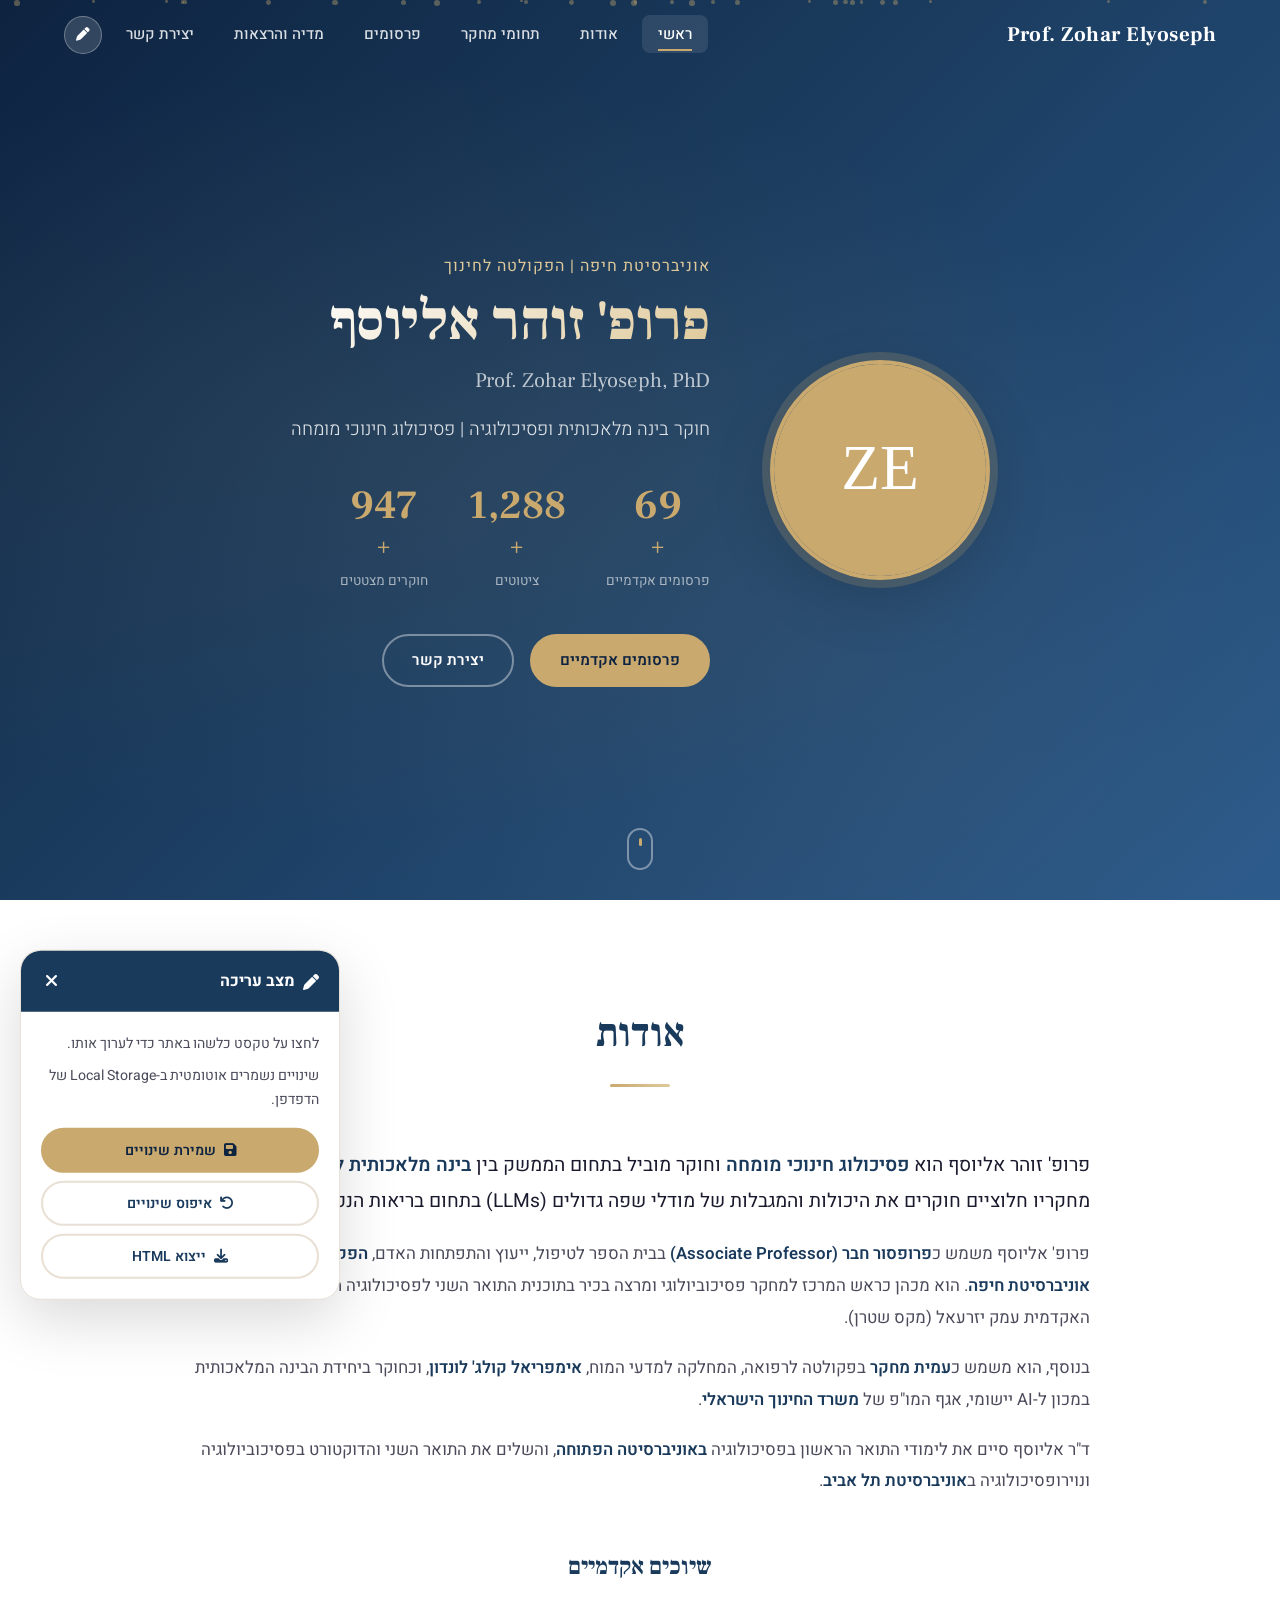
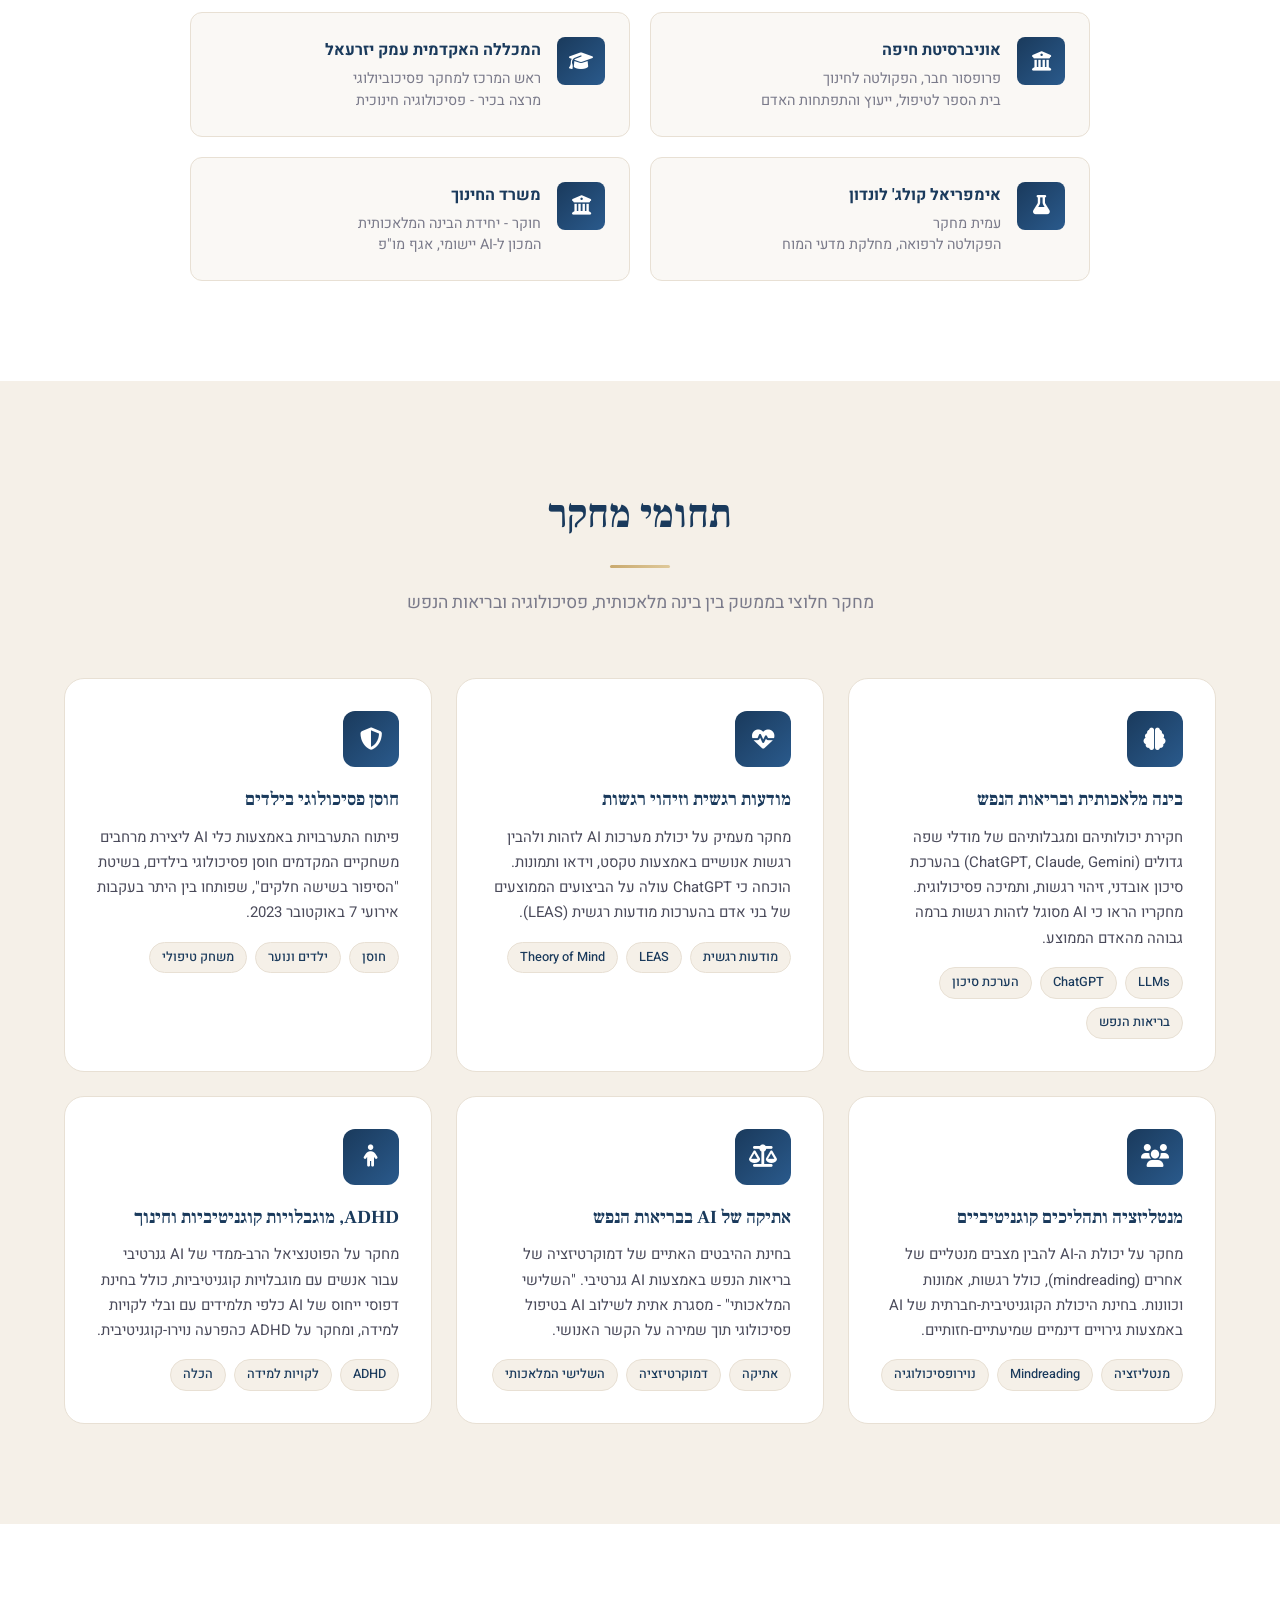
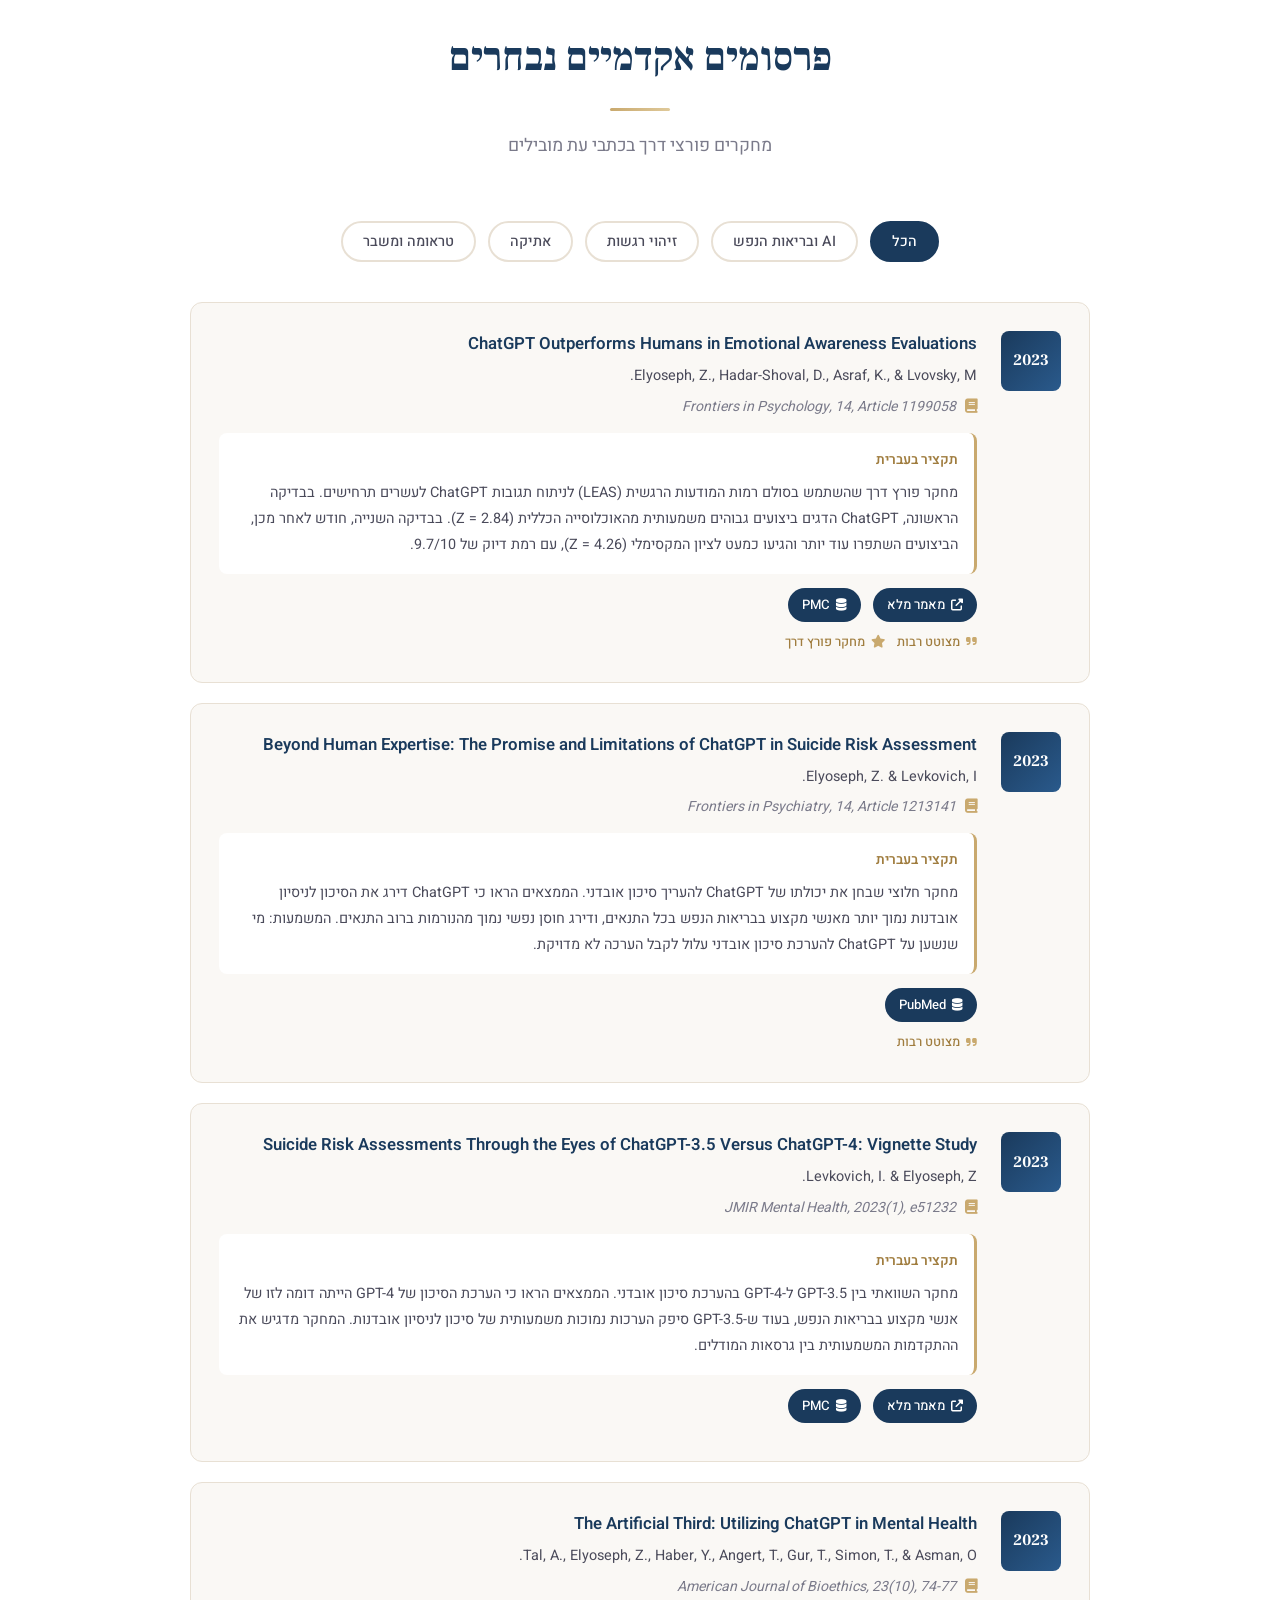
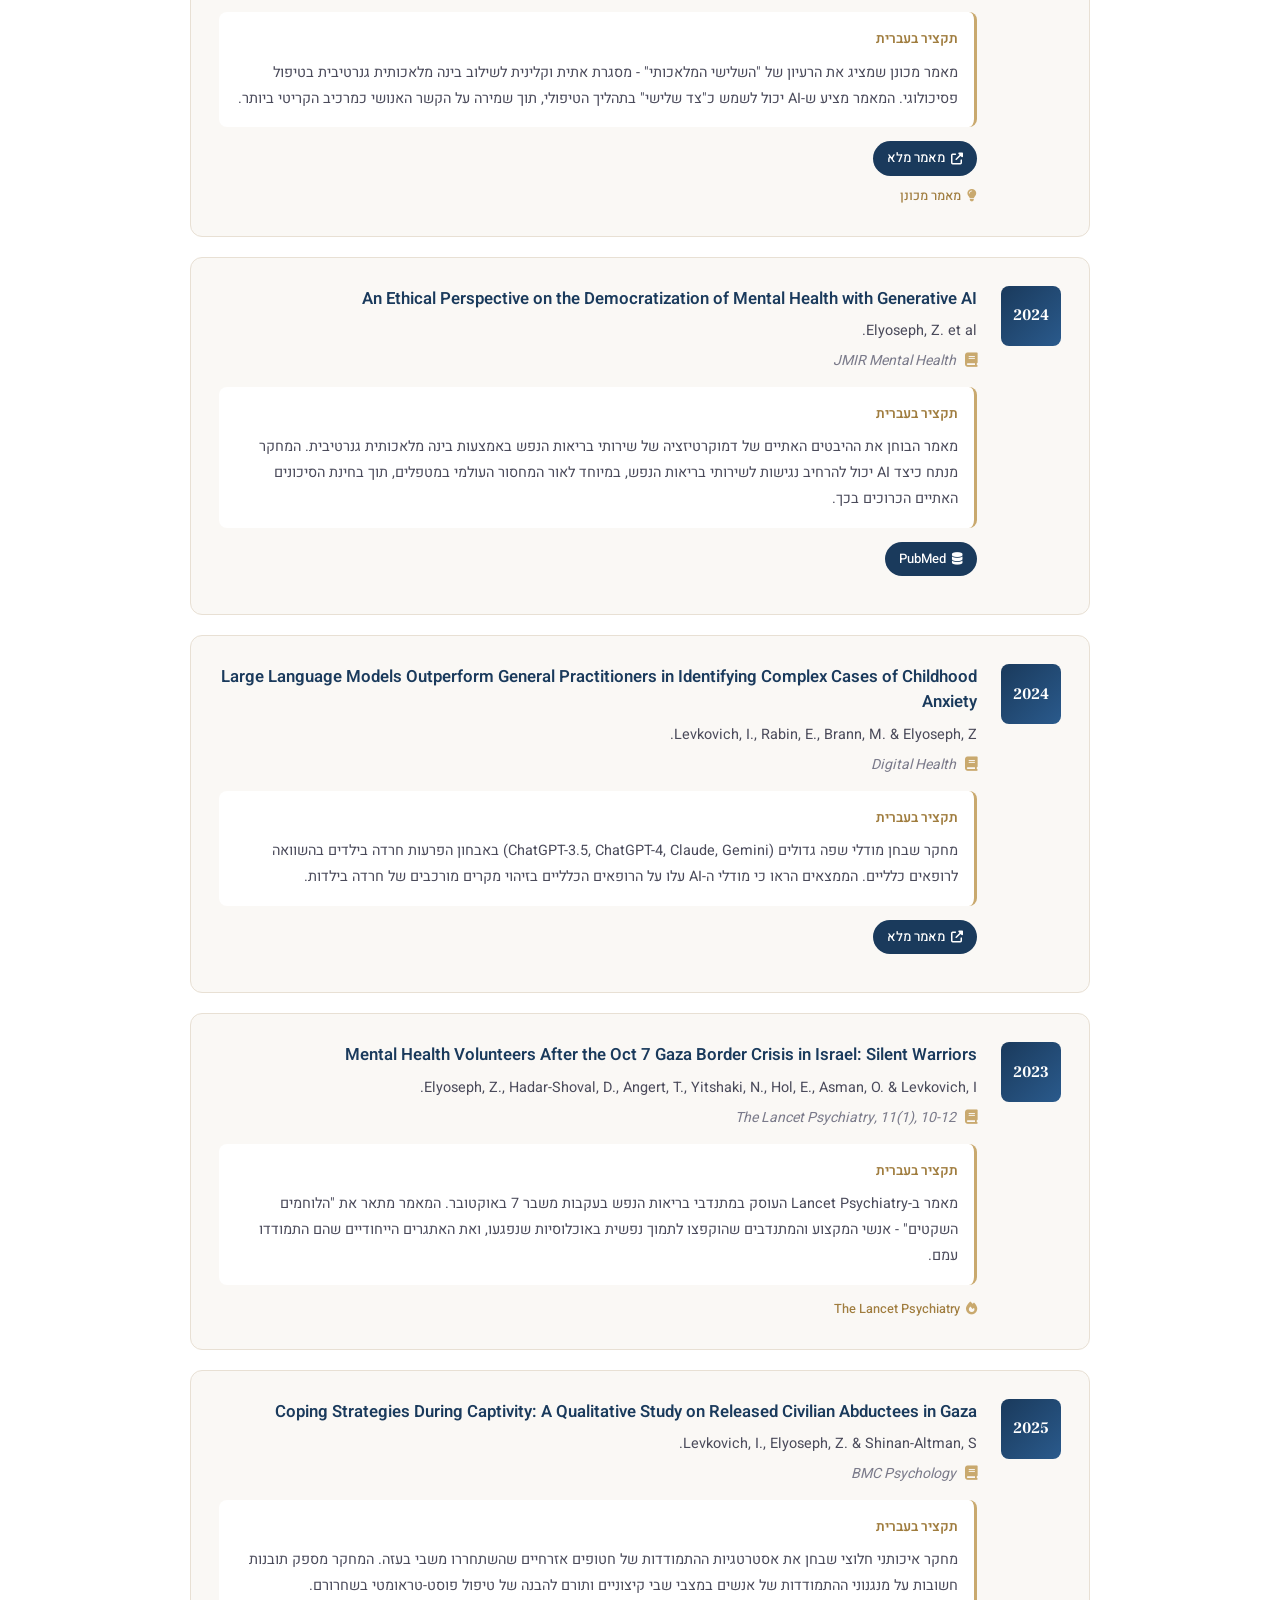
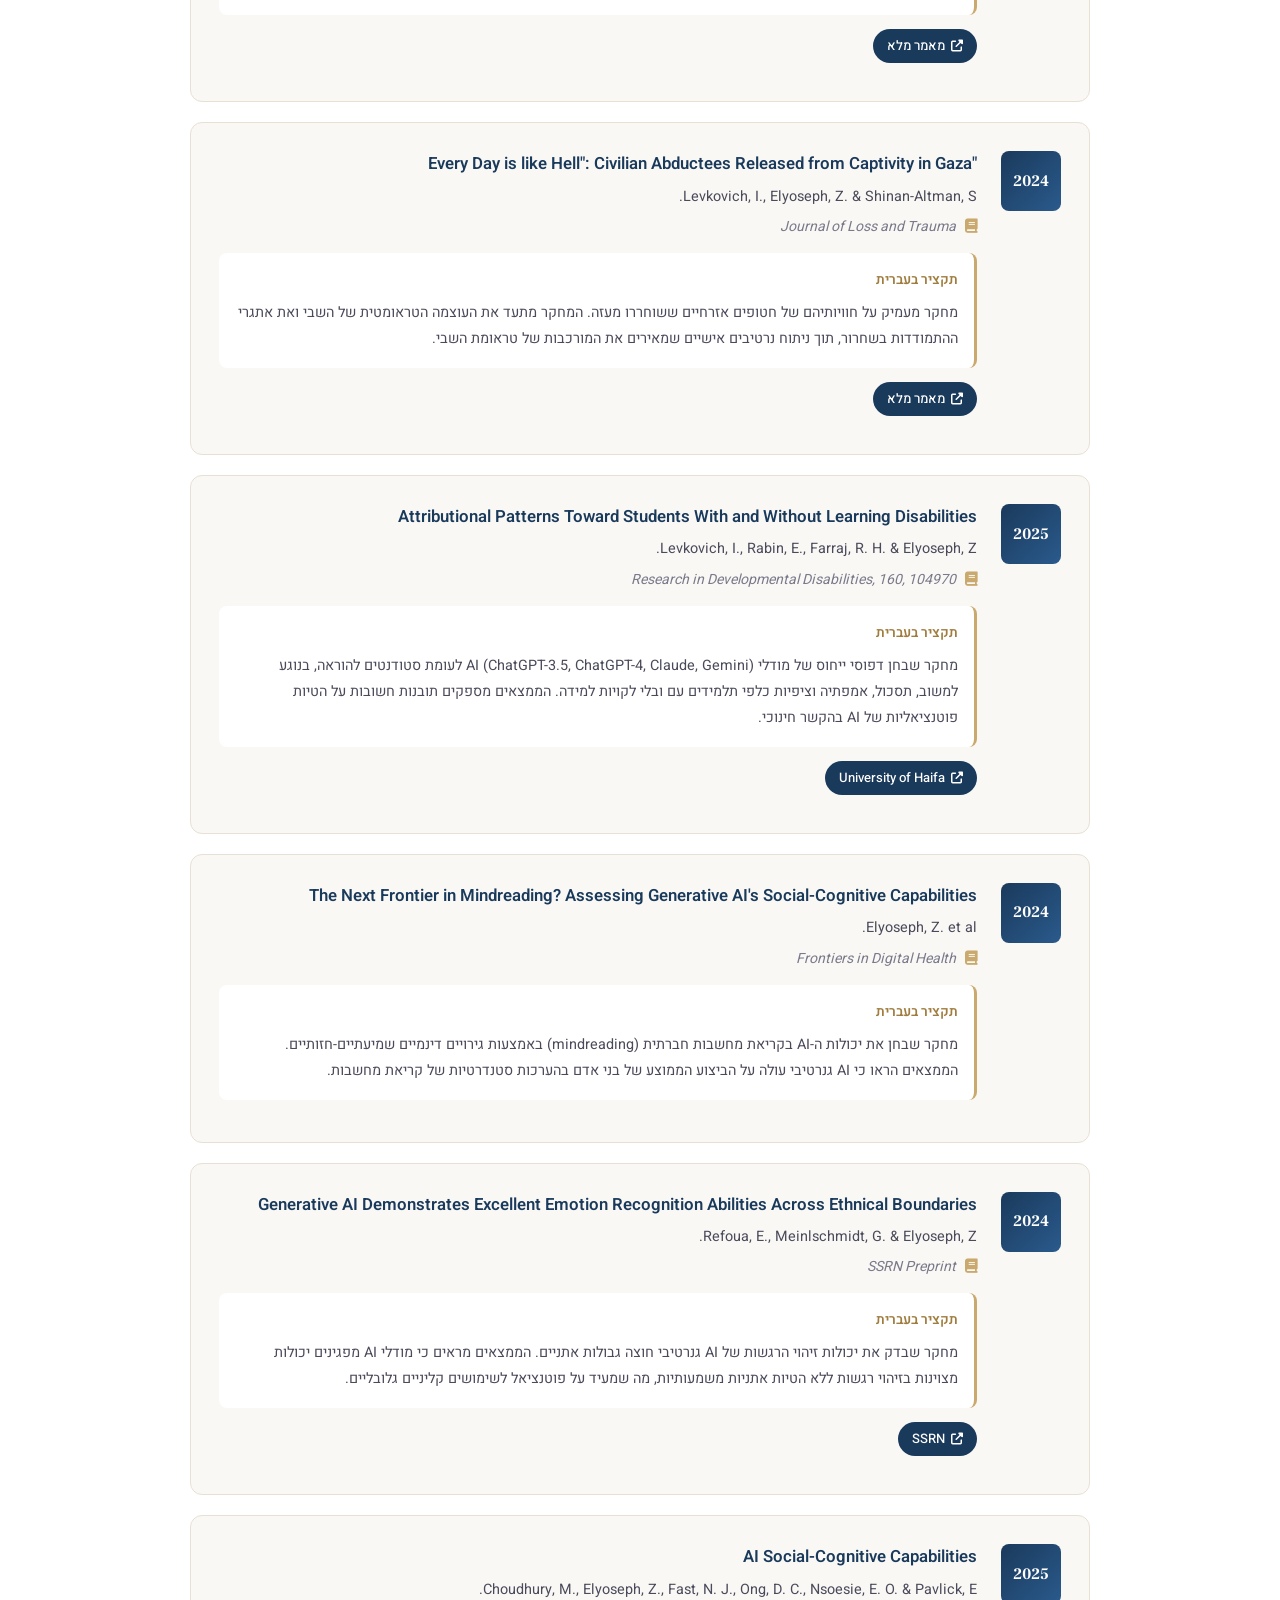
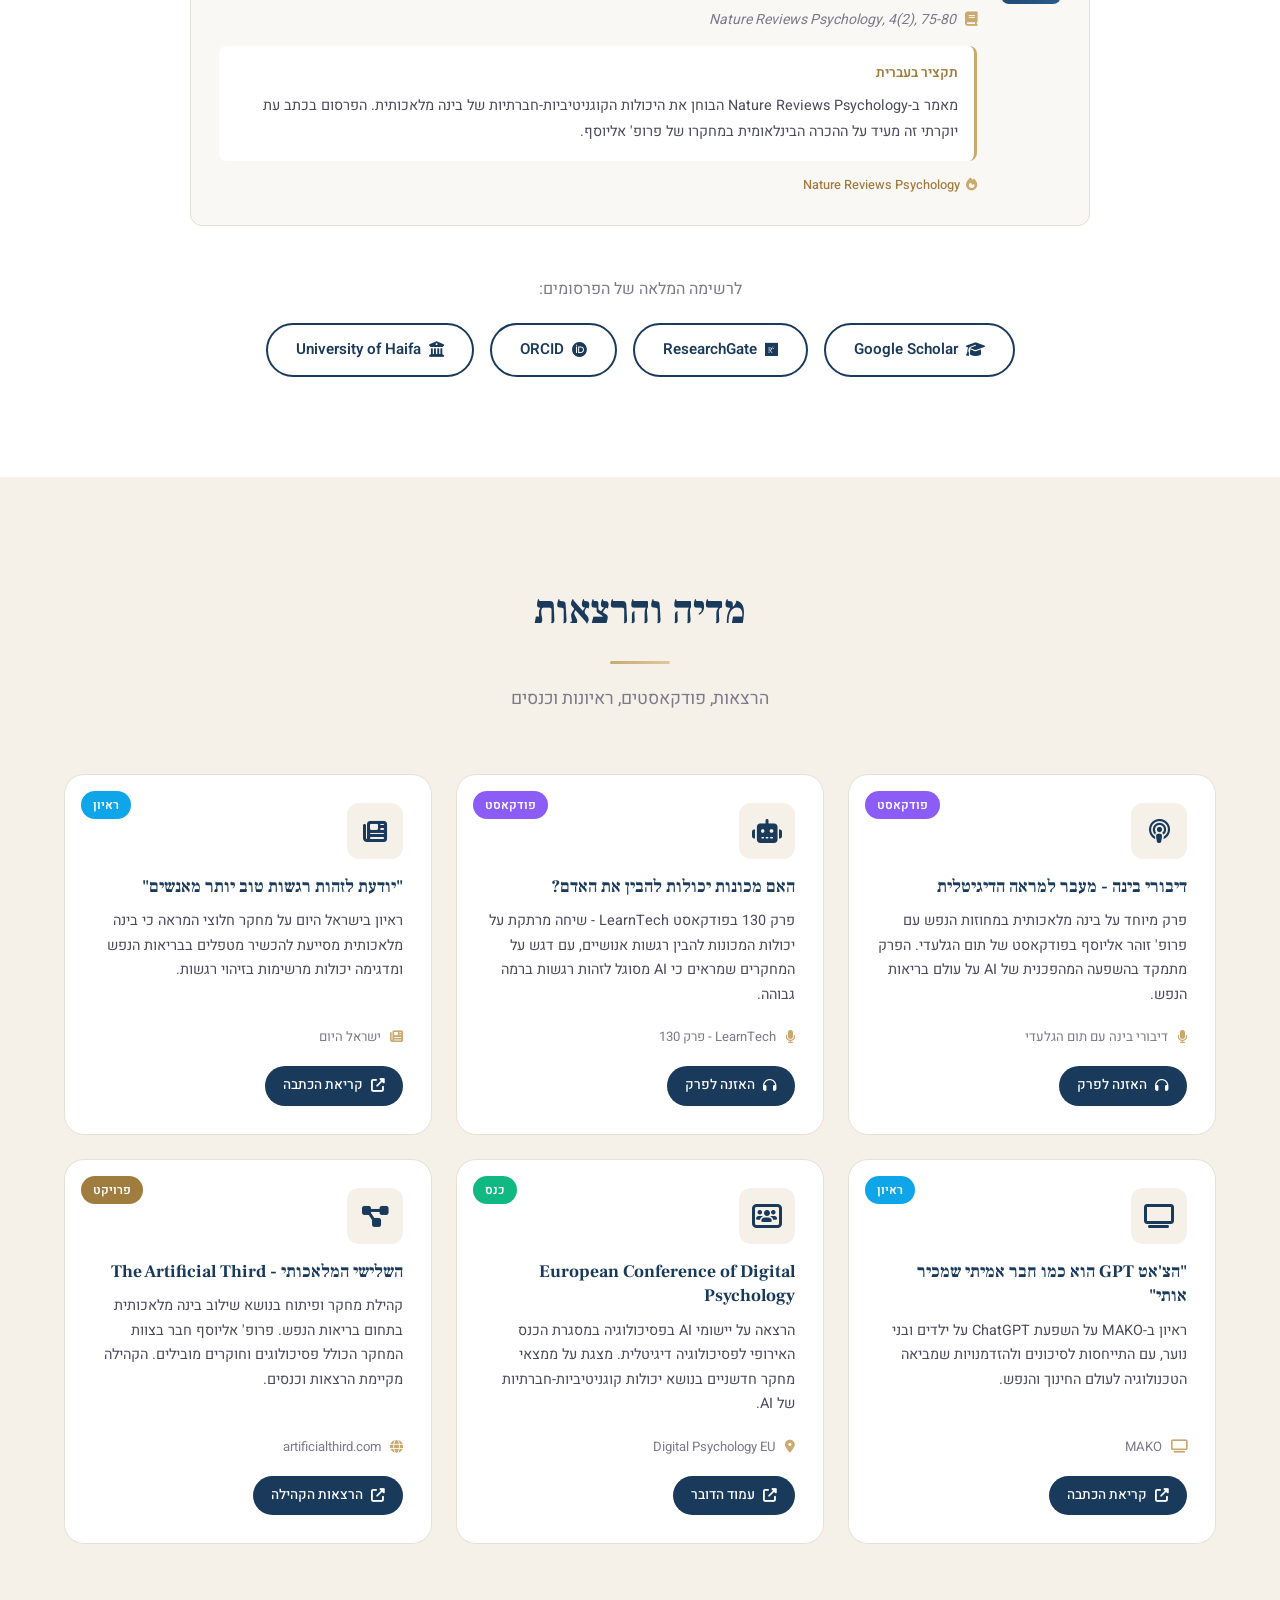
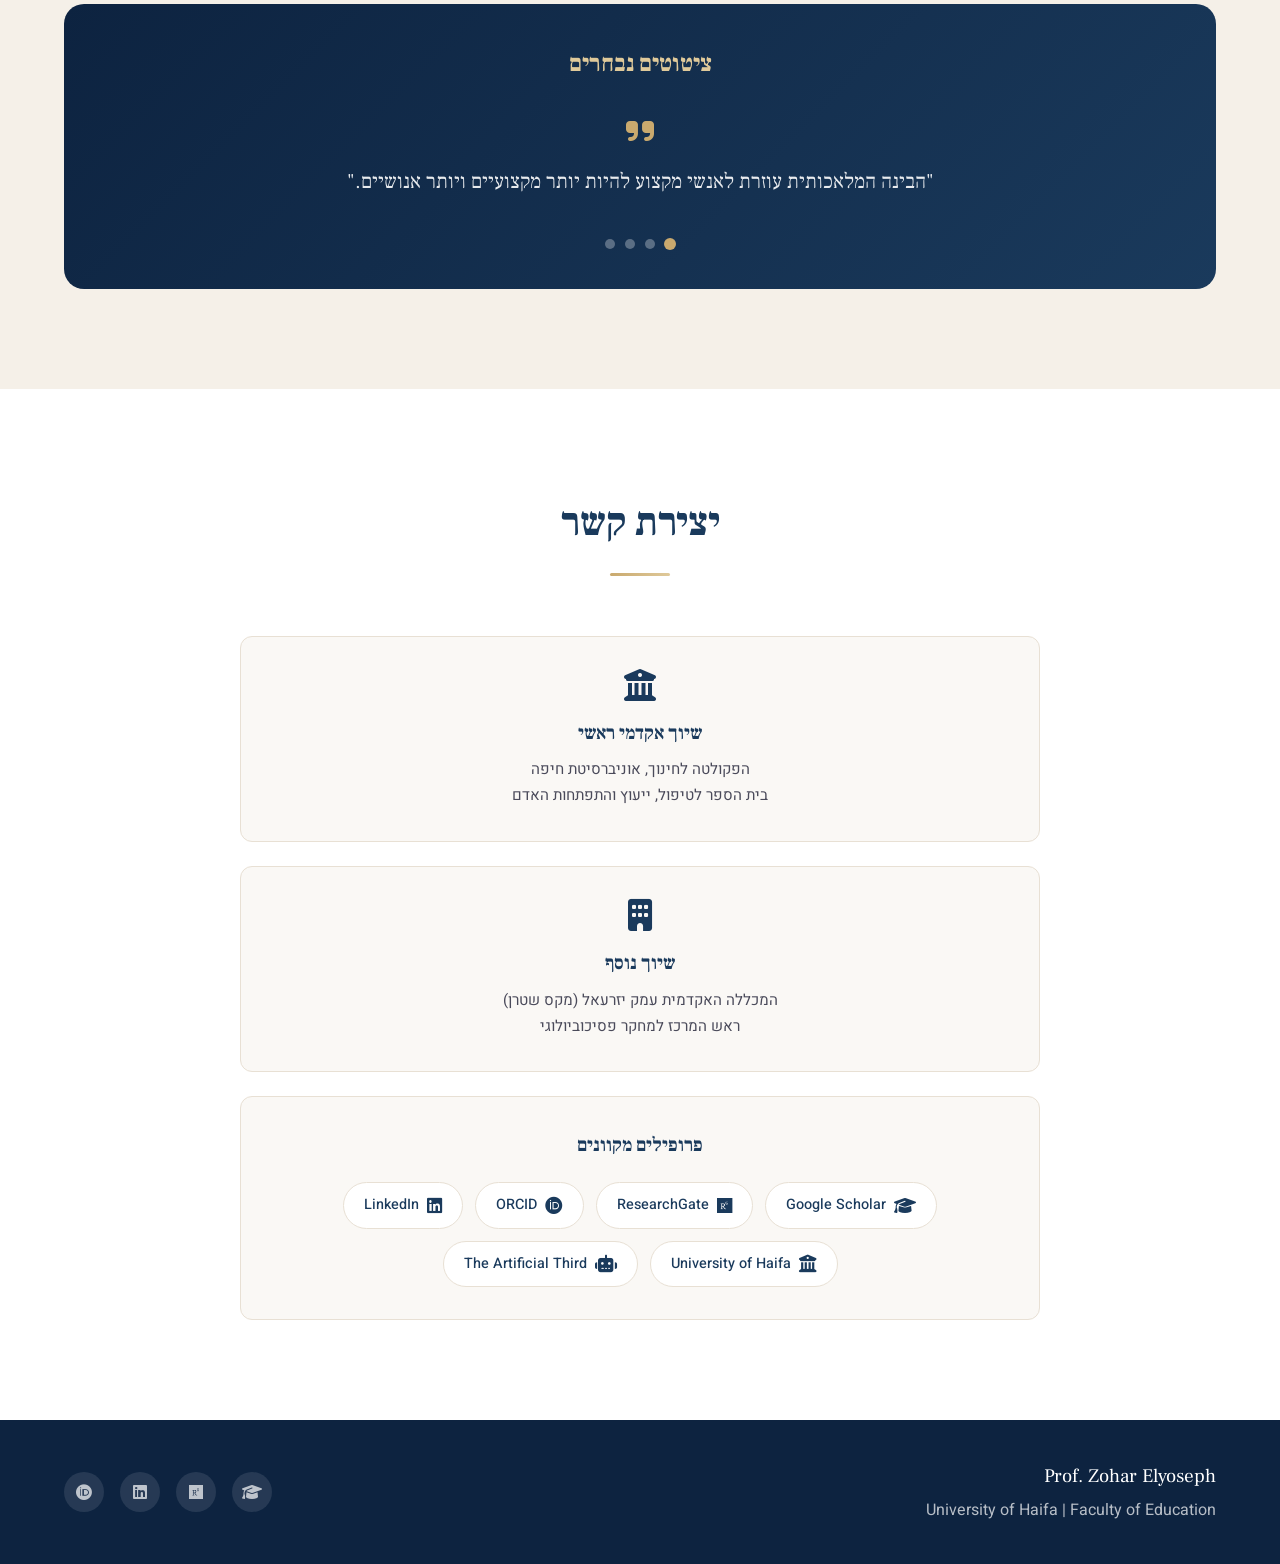
==== commit 093aa7be: "Build comprehensive academic website for Prof. Zohar Elyoseph Complete redesign from scratch with: -" ====
--- a/index.html
+++ b/index.html
@@ -3,658 +3,700 @@
 <head>
     <meta charset="UTF-8">
     <meta name="viewport" content="width=device-width, initial-scale=1.0">
-    <title>SimuVerse AI - Admin Dashboard</title>
-    <style>
-        * {
-            margin: 0;
-            padding: 0;
-            box-sizing: border-box;
-        }
-
-        :root {
-            --primary-bg: #0f0f1e;
-            --secondary-bg: #1a1a2e;
-            --accent-bg: #16213e;
-            --glass-bg: rgba(255, 255, 255, 0.05);
-            --glass-border: rgba(255, 255, 255, 0.1);
-            --text-primary: #ffffff;
-            --text-secondary: #b4b4b4;
-            --accent-color: #4ecca3;
-            --accent-hover: #3db88a;
-            --warning-color: #ffd93d;
-            --danger-color: #ff6b6b;
-        }
-
-        body {
-            font-family: 'Segoe UI', 'Heebo', Tahoma, sans-serif;
-            background: linear-gradient(135deg, #0f0f1e 0%, #1a1a2e 50%, #16213e 100%);
-            color: var(--text-primary);
-            min-height: 100vh;
-            overflow-x: hidden;
-        }
-
-        /* Glass Effect */
-        .glass {
-            background: var(--glass-bg);
-            backdrop-filter: blur(10px);
-            -webkit-backdrop-filter: blur(10px);
-            border: 1px solid var(--glass-border);
-            border-radius: 16px;
-            box-shadow: 0 8px 32px rgba(0, 0, 0, 0.3);
-        }
-
-        /* Header */
-        .header {
-            padding: 20px 40px;
-            background: var(--secondary-bg);
-            border-bottom: 1px solid var(--glass-border);
-            display: flex;
-            justify-content: space-between;
-            align-items: center;
-        }
-
-        .logo {
-            font-size: 28px;
-            font-weight: bold;
-            background: linear-gradient(135deg, var(--accent-color), #6BCF7F);
-            -webkit-background-clip: text;
-            -webkit-text-fill-color: transparent;
-            background-clip: text;
-        }
-
-        .header-actions {
-            display: flex;
-            gap: 15px;
-        }
-
-        /* Main Container */
-        .container {
-            max-width: 1400px;
-            margin: 0 auto;
-            padding: 40px 20px;
-        }
-
-        /* Tabs Navigation */
-        .tabs-nav {
-            display: flex;
-            gap: 10px;
-            margin-bottom: 30px;
-            flex-wrap: wrap;
-        }
-
-        .tab-btn {
-            padding: 12px 24px;
-            background: var(--glass-bg);
-            border: 1px solid var(--glass-border);
-            border-radius: 10px;
-            color: var(--text-secondary);
-            cursor: pointer;
-            transition: all 0.3s ease;
-            font-size: 16px;
-            font-weight: 500;
-        }
-
-        .tab-btn:hover {
-            background: rgba(78, 204, 163, 0.1);
-            border-color: var(--accent-color);
-            color: var(--text-primary);
-        }
-
-        .tab-btn.active {
-            background: var(--accent-color);
-            border-color: var(--accent-color);
-            color: #0f0f1e;
-        }
-
-        /* Tab Content */
-        .tab-content {
-            display: none;
-        }
-
-        .tab-content.active {
-            display: block;
-            animation: fadeIn 0.4s ease;
-        }
-
-        @keyframes fadeIn {
-            from { opacity: 0; transform: translateY(10px); }
-            to { opacity: 1; transform: translateY(0); }
-        }
-
-        /* Form Elements */
-        .form-group {
-            margin-bottom: 24px;
-        }
-
-        .form-label {
-            display: block;
-            margin-bottom: 8px;
-            color: var(--text-primary);
-            font-weight: 500;
-            font-size: 14px;
-        }
-
-        .form-input,
-        .form-textarea,
-        .form-select {
-            width: 100%;
-            padding: 12px 16px;
-            background: var(--secondary-bg);
-            border: 1px solid var(--glass-border);
-            border-radius: 8px;
-            color: var(--text-primary);
-            font-size: 14px;
-            font-family: inherit;
-            transition: all 0.3s ease;
-        }
-
-        .form-input:focus,
-        .form-textarea:focus,
-        .form-select:focus {
-            outline: none;
-            border-color: var(--accent-color);
-            box-shadow: 0 0 0 3px rgba(78, 204, 163, 0.1);
-        }
-
-        .form-textarea {
-            min-height: 150px;
-            resize: vertical;
-            line-height: 1.6;
-        }
-
-        /* Buttons */
-        .btn {
-            padding: 12px 24px;
-            border: none;
-            border-radius: 8px;
-            font-size: 16px;
-            font-weight: 600;
-            cursor: pointer;
-            transition: all 0.3s ease;
-            display: inline-flex;
-            align-items: center;
-            gap: 8px;
-        }
-
-        .btn-primary {
-            background: var(--accent-color);
-            color: #0f0f1e;
-        }
-
-        .btn-primary:hover {
-            background: var(--accent-hover);
-            transform: translateY(-2px);
-            box-shadow: 0 8px 20px rgba(78, 204, 163, 0.3);
-        }
-
-        .btn-secondary {
-            background: var(--glass-bg);
-            color: var(--text-primary);
-            border: 1px solid var(--glass-border);
-        }
-
-        .btn-secondary:hover {
-            background: rgba(255, 255, 255, 0.1);
-        }
-
-        .btn-danger {
-            background: var(--danger-color);
-            color: white;
-        }
-
-        .btn-danger:hover {
-            background: #ff5252;
-        }
-
-        /* File Upload Zone */
-        .file-upload {
-            border: 2px dashed var(--glass-border);
-            border-radius: 12px;
-            padding: 40px;
-            text-align: center;
-            cursor: pointer;
-            transition: all 0.3s ease;
-            background: var(--glass-bg);
-        }
-
-        .file-upload:hover,
-        .file-upload.drag-over {
-            border-color: var(--accent-color);
-            background: rgba(78, 204, 163, 0.05);
-        }
-
-        .file-upload-icon {
-            font-size: 48px;
-            margin-bottom: 16px;
-            opacity: 0.6;
-        }
-
-        /* Simulations List */
-        .simulations-grid {
-            display: grid;
-            grid-template-columns: repeat(auto-fill, minmax(350px, 1fr));
-            gap: 24px;
-            margin-top: 30px;
-        }
-
-        .simulation-card {
-            background: var(--glass-bg);
-            border: 1px solid var(--glass-border);
-            border-radius: 12px;
-            padding: 24px;
-            cursor: pointer;
-            transition: all 0.3s ease;
-        }
-
-        .simulation-card:hover {
-            transform: translateY(-4px);
-            box-shadow: 0 12px 32px rgba(78, 204, 163, 0.15);
-            border-color: var(--accent-color);
-        }
-
-        .simulation-card-title {
-            font-size: 20px;
-            font-weight: 600;
-            margin-bottom: 12px;
-            color: var(--accent-color);
-        }
-
-        .simulation-card-meta {
-            font-size: 13px;
-            color: var(--text-secondary);
-            margin-bottom: 8px;
-        }
-
-        .simulation-card-actions {
-            display: flex;
-            gap: 10px;
-            margin-top: 16px;
-        }
-
-        /* Action Bar */
-        .action-bar {
-            position: fixed;
-            bottom: 0;
-            left: 0;
-            right: 0;
-            background: var(--secondary-bg);
-            border-top: 1px solid var(--glass-border);
-            padding: 16px 40px;
-            display: flex;
-            justify-content: space-between;
-            align-items: center;
-            z-index: 100;
-        }
-
-        .action-bar-status {
-            color: var(--text-secondary);
-            font-size: 14px;
-        }
-
-        /* Modal */
-        .modal-overlay {
-            position: fixed;
-            top: 0;
-            left: 0;
-            right: 0;
-            bottom: 0;
-            background: rgba(0, 0, 0, 0.7);
-            backdrop-filter: blur(5px);
-            display: none;
-            justify-content: center;
-            align-items: center;
-            z-index: 1000;
-            padding: 20px;
-        }
-
-        .modal-overlay.active {
-            display: flex;
-        }
-
-        .modal {
-            background: var(--secondary-bg);
-            border: 1px solid var(--glass-border);
-            border-radius: 16px;
-            max-width: 600px;
-            width: 100%;
-            max-height: 90vh;
-            overflow-y: auto;
-            padding: 32px;
-            position: relative;
-        }
-
-        .modal-header {
-            display: flex;
-            justify-content: space-between;
-            align-items: center;
-            margin-bottom: 24px;
-        }
-
-        .modal-title {
-            font-size: 24px;
-            font-weight: 600;
-        }
-
-        .modal-close {
-            background: none;
-            border: none;
-            color: var(--text-secondary);
-            font-size: 28px;
-            cursor: pointer;
-            padding: 0;
-            line-height: 1;
-        }
-
-        .modal-close:hover {
-            color: var(--text-primary);
-        }
-
-        /* Research Spaces */
-        .spaces-grid {
-            display: grid;
-            gap: 20px;
-            margin-top: 30px;
-        }
-
-        .space-card {
-            background: var(--glass-bg);
-            border: 1px solid var(--glass-border);
-            border-radius: 12px;
-            padding: 24px;
-        }
-
-        .space-header {
-            display: flex;
-            justify-content: space-between;
-            align-items: start;
-            margin-bottom: 16px;
-        }
-
-        .space-name {
-            font-size: 20px;
-            font-weight: 600;
-            color: var(--accent-color);
-        }
-
-        .space-link {
-            background: var(--accent-bg);
-            padding: 12px;
-            border-radius: 8px;
-            margin: 16px 0;
-            display: flex;
-            align-items: center;
-            gap: 12px;
-        }
-
-        .space-link-url {
-            flex: 1;
-            font-size: 12px;
-            color: var(--text-secondary);
-            word-break: break-all;
-            font-family: 'Courier New', monospace;
-        }
-
-        /* Responsive */
-        @media (max-width: 768px) {
-            .header {
-                padding: 16px 20px;
-            }
-
-            .container {
-                padding: 20px 16px;
-            }
-
-            .simulations-grid {
-                grid-template-columns: 1fr;
-            }
-
-            .action-bar {
-                padding: 12px 20px;
-                flex-direction: column;
-                gap: 12px;
-            }
-        }
-
-        /* Loading Spinner */
-        .spinner {
-            border: 3px solid var(--glass-border);
-            border-top: 3px solid var(--accent-color);
-            border-radius: 50%;
-            width: 24px;
-            height: 24px;
-            animation: spin 1s linear infinite;
-        }
-
-        @keyframes spin {
-            0% { transform: rotate(0deg); }
-            100% { transform: rotate(360deg); }
-        }
-
-        .hidden {
-            display: none !important;
-        }
-    </style>
+    <title>פרופ' זוהר אליוסף | Zohar Elyoseph</title>
+    <meta name="description" content="פרופ' זוהר אליוסף - חוקר בינה מלאכותית ופסיכולוגיה, אוניברסיטת חיפה">
+    <link href="https://fonts.googleapis.com/css2?family=Heebo:wght@300;400;500;600;700;800;900&family=Frank+Ruhl+Libre:wght@300;400;500;700;900&display=swap" rel="stylesheet">
+    <link rel="stylesheet" href="https://cdnjs.cloudflare.com/ajax/libs/font-awesome/6.5.1/css/all.min.css">
+    <link rel="stylesheet" href="style.css">
 </head>
 <body>
-    <!-- Header -->
-    <div class="header">
-        <div class="logo">🎭 SimuVerse AI</div>
-        <div class="header-actions">
-            <button class="btn btn-secondary" onclick="app.exportAllData()">
-                📥 ייצוא נתונים
+    <!-- Navigation -->
+    <nav class="navbar" id="navbar">
+        <div class="nav-container">
+            <a href="#hero" class="nav-logo">
+                <span class="logo-text">Prof. Zohar Elyoseph</span>
+            </a>
+            <button class="nav-toggle" id="navToggle" aria-label="Toggle navigation">
+                <span></span><span></span><span></span>
             </button>
-            <button class="btn btn-primary" onclick="app.showTab('simulations')">
-                ➕ סימולציה חדשה
-            </button>
+            <ul class="nav-menu" id="navMenu">
+                <li><a href="#hero" class="nav-link">ראשי</a></li>
+                <li><a href="#about" class="nav-link">אודות</a></li>
+                <li><a href="#research" class="nav-link">תחומי מחקר</a></li>
+                <li><a href="#publications" class="nav-link">פרסומים</a></li>
+                <li><a href="#media" class="nav-link">מדיה והרצאות</a></li>
+                <li><a href="#contact" class="nav-link">יצירת קשר</a></li>
+                <li><button class="edit-toggle-btn" id="editModeBtn" title="מצב עריכה"><i class="fas fa-pen"></i></button></li>
+            </ul>
+        </div>
+    </nav>
+
+    <!-- Hero Section -->
+    <section class="hero" id="hero">
+        <div class="hero-particles" id="particles"></div>
+        <div class="hero-overlay"></div>
+        <div class="hero-content">
+            <div class="hero-image-wrapper">
+                <div class="hero-image">
+                    <img src="https://cris.haifa.ac.il/ws/portalfiles/portal/75092498/zohar.jpg"
+                         alt="פרופ' זוהר אליוסף"
+                         onerror="this.src='data:image/svg+xml,%3Csvg xmlns=%22http://www.w3.org/2000/svg%22 viewBox=%220 0 200 200%22%3E%3Crect fill=%22%23c9a96e%22 width=%22200%22 height=%22200%22/%3E%3Ctext x=%2250%25%22 y=%2250%25%22 text-anchor=%22middle%22 dy=%22.3em%22 fill=%22white%22 font-size=%2260%22 font-family=%22serif%22%3EZE%3C/text%3E%3C/svg%3E'">
+                </div>
+            </div>
+            <div class="hero-text">
+                <p class="hero-subtitle">אוניברסיטת חיפה | הפקולטה לחינוך</p>
+                <h1 class="hero-title" contenteditable="false">פרופ' זוהר אליוסף</h1>
+                <p class="hero-name-en">Prof. Zohar Elyoseph, PhD</p>
+                <p class="hero-tagline" contenteditable="false">חוקר בינה מלאכותית ופסיכולוגיה | פסיכולוג חינוכי מומחה</p>
+                <div class="hero-stats">
+                    <div class="stat-item">
+                        <span class="stat-number" data-target="69">0</span><span class="stat-plus">+</span>
+                        <span class="stat-label">פרסומים אקדמיים</span>
+                    </div>
+                    <div class="stat-item">
+                        <span class="stat-number" data-target="1288">0</span><span class="stat-plus">+</span>
+                        <span class="stat-label">ציטוטים</span>
+                    </div>
+                    <div class="stat-item">
+                        <span class="stat-number" data-target="947">0</span><span class="stat-plus">+</span>
+                        <span class="stat-label">חוקרים מצטטים</span>
+                    </div>
+                </div>
+                <div class="hero-cta">
+                    <a href="#publications" class="btn btn-primary">פרסומים אקדמיים</a>
+                    <a href="#contact" class="btn btn-outline">יצירת קשר</a>
+                </div>
+            </div>
+        </div>
+        <div class="scroll-indicator">
+            <div class="mouse">
+                <div class="mouse-wheel"></div>
+            </div>
+        </div>
+    </section>
+
+    <!-- About Section -->
+    <section class="section about-section" id="about">
+        <div class="container">
+            <div class="section-header">
+                <h2 class="section-title">אודות</h2>
+                <div class="title-decoration"></div>
+            </div>
+            <div class="about-grid">
+                <div class="about-content">
+                    <div class="about-text" contenteditable="false">
+                        <p class="lead-text">פרופ' זוהר אליוסף הוא <strong>פסיכולוג חינוכי מומחה</strong> וחוקר מוביל בתחום הממשק בין <strong>בינה מלאכותית לפסיכולוגיה</strong>. מחקריו חלוציים חוקרים את היכולות והמגבלות של מודלי שפה גדולים (LLMs) בתחום בריאות הנפש.</p>
+
+                        <p>פרופ' אליוסף משמש כ<strong>פרופסור חבר (Associate Professor)</strong> בבית הספר לטיפול, ייעוץ והתפתחות האדם, <strong>הפקולטה לחינוך, אוניברסיטת חיפה</strong>. הוא מכהן כראש המרכז למחקר פסיכוביולוגי ומרצה בכיר בתוכנית התואר השני לפסיכולוגיה חינוכית במכללה האקדמית עמק יזרעאל (מקס שטרן).</p>
+
+                        <p>בנוסף, הוא משמש כ<strong>עמית מחקר</strong> בפקולטה לרפואה, המחלקה למדעי המוח, <strong>אימפריאל קולג' לונדון</strong>, וכחוקר ביחידת הבינה המלאכותית במכון ל-AI יישומי, אגף המו"פ של <strong>משרד החינוך הישראלי</strong>.</p>
+
+                        <p>ד"ר אליוסף סיים את לימודי התואר הראשון בפסיכולוגיה <strong>באוניברסיטה הפתוחה</strong>, והשלים את התואר השני והדוקטורט בפסיכוביולוגיה ונוירופסיכולוגיה ב<strong>אוניברסיטת תל אביב</strong>.</p>
+                    </div>
+
+                    <div class="affiliations">
+                        <h3>שיוכים אקדמיים</h3>
+                        <div class="affiliation-cards">
+                            <div class="affiliation-card">
+                                <div class="affiliation-icon"><i class="fas fa-university"></i></div>
+                                <div class="affiliation-info">
+                                    <h4>אוניברסיטת חיפה</h4>
+                                    <p>פרופסור חבר, הפקולטה לחינוך</p>
+                                    <p>בית הספר לטיפול, ייעוץ והתפתחות האדם</p>
+                                </div>
+                            </div>
+                            <div class="affiliation-card">
+                                <div class="affiliation-icon"><i class="fas fa-graduation-cap"></i></div>
+                                <div class="affiliation-info">
+                                    <h4>המכללה האקדמית עמק יזרעאל</h4>
+                                    <p>ראש המרכז למחקר פסיכוביולוגי</p>
+                                    <p>מרצה בכיר - פסיכולוגיה חינוכית</p>
+                                </div>
+                            </div>
+                            <div class="affiliation-card">
+                                <div class="affiliation-icon"><i class="fas fa-flask"></i></div>
+                                <div class="affiliation-info">
+                                    <h4>אימפריאל קולג' לונדון</h4>
+                                    <p>עמית מחקר</p>
+                                    <p>הפקולטה לרפואה, מחלקת מדעי המוח</p>
+                                </div>
+                            </div>
+                            <div class="affiliation-card">
+                                <div class="affiliation-icon"><i class="fas fa-building-columns"></i></div>
+                                <div class="affiliation-info">
+                                    <h4>משרד החינוך</h4>
+                                    <p>חוקר - יחידת הבינה המלאכותית</p>
+                                    <p>המכון ל-AI יישומי, אגף מו"פ</p>
+                                </div>
+                            </div>
+                        </div>
+                    </div>
+                </div>
+            </div>
+        </div>
+    </section>
+
+    <!-- Research Areas -->
+    <section class="section research-section" id="research">
+        <div class="container">
+            <div class="section-header">
+                <h2 class="section-title">תחומי מחקר</h2>
+                <div class="title-decoration"></div>
+                <p class="section-subtitle">מחקר חלוצי בממשק בין בינה מלאכותית, פסיכולוגיה ובריאות הנפש</p>
+            </div>
+            <div class="research-grid">
+                <div class="research-card">
+                    <div class="research-icon"><i class="fas fa-brain"></i></div>
+                    <h3>בינה מלאכותית ובריאות הנפש</h3>
+                    <p>חקירת יכולותיהם ומגבלותיהם של מודלי שפה גדולים (ChatGPT, Claude, Gemini) בהערכת סיכון אובדני, זיהוי רגשות, ותמיכה פסיכולוגית. מחקריו הראו כי AI מסוגל לזהות רגשות ברמה גבוהה מהאדם הממוצע.</p>
+                    <div class="research-tags">
+                        <span class="tag">LLMs</span>
+                        <span class="tag">ChatGPT</span>
+                        <span class="tag">הערכת סיכון</span>
+                        <span class="tag">בריאות הנפש</span>
+                    </div>
+                </div>
+                <div class="research-card">
+                    <div class="research-icon"><i class="fas fa-heart-pulse"></i></div>
+                    <h3>מודעות רגשית וזיהוי רגשות</h3>
+                    <p>מחקר מעמיק על יכולת מערכות AI לזהות ולהבין רגשות אנושיים באמצעות טקסט, וידאו ותמונות. הוכחה כי ChatGPT עולה על הביצועים הממוצעים של בני אדם בהערכות מודעות רגשית (LEAS).</p>
+                    <div class="research-tags">
+                        <span class="tag">מודעות רגשית</span>
+                        <span class="tag">LEAS</span>
+                        <span class="tag">Theory of Mind</span>
+                    </div>
+                </div>
+                <div class="research-card">
+                    <div class="research-icon"><i class="fas fa-shield-halved"></i></div>
+                    <h3>חוסן פסיכולוגי בילדים</h3>
+                    <p>פיתוח התערבויות באמצעות כלי AI ליצירת מרחבים משחקיים המקדמים חוסן פסיכולוגי בילדים, בשיטת "הסיפור בשישה חלקים", שפותחו בין היתר בעקבות אירועי 7 באוקטובר 2023.</p>
+                    <div class="research-tags">
+                        <span class="tag">חוסן</span>
+                        <span class="tag">ילדים ונוער</span>
+                        <span class="tag">משחק טיפולי</span>
+                    </div>
+                </div>
+                <div class="research-card">
+                    <div class="research-icon"><i class="fas fa-users"></i></div>
+                    <h3>מנטליזציה ותהליכים קוגניטיביים</h3>
+                    <p>מחקר על יכולת ה-AI להבין מצבים מנטליים של אחרים (mindreading), כולל רגשות, אמונות וכוונות. בחינת היכולת הקוגניטיבית-חברתית של AI באמצעות גירויים דינמיים שמיעתיים-חזותיים.</p>
+                    <div class="research-tags">
+                        <span class="tag">מנטליזציה</span>
+                        <span class="tag">Mindreading</span>
+                        <span class="tag">נוירופסיכולוגיה</span>
+                    </div>
+                </div>
+                <div class="research-card">
+                    <div class="research-icon"><i class="fas fa-scale-balanced"></i></div>
+                    <h3>אתיקה של AI בבריאות הנפש</h3>
+                    <p>בחינת ההיבטים האתיים של דמוקרטיזציה של בריאות הנפש באמצעות AI גנרטיבי. "השלישי המלאכותי" - מסגרת אתית לשילוב AI בטיפול פסיכולוגי תוך שמירה על הקשר האנושי.</p>
+                    <div class="research-tags">
+                        <span class="tag">אתיקה</span>
+                        <span class="tag">דמוקרטיזציה</span>
+                        <span class="tag">השלישי המלאכותי</span>
+                    </div>
+                </div>
+                <div class="research-card">
+                    <div class="research-icon"><i class="fas fa-child"></i></div>
+                    <h3>ADHD, מוגבלויות קוגניטיביות וחינוך</h3>
+                    <p>מחקר על הפוטנציאל הרב-ממדי של AI גנרטיבי עבור אנשים עם מוגבלויות קוגניטיביות, כולל בחינת דפוסי ייחוס של AI כלפי תלמידים עם ובלי לקויות למידה, ומחקר על ADHD כהפרעה נוירו-קוגניטיבית.</p>
+                    <div class="research-tags">
+                        <span class="tag">ADHD</span>
+                        <span class="tag">לקויות למידה</span>
+                        <span class="tag">הכלה</span>
+                    </div>
+                </div>
+            </div>
+        </div>
+    </section>
+
+    <!-- Publications Section -->
+    <section class="section publications-section" id="publications">
+        <div class="container">
+            <div class="section-header">
+                <h2 class="section-title">פרסומים אקדמיים נבחרים</h2>
+                <div class="title-decoration"></div>
+                <p class="section-subtitle">מחקרים פורצי דרך בכתבי עת מובילים</p>
+            </div>
+
+            <div class="pub-filters">
+                <button class="pub-filter active" data-filter="all">הכל</button>
+                <button class="pub-filter" data-filter="ai-mental">AI ובריאות הנפש</button>
+                <button class="pub-filter" data-filter="emotion">זיהוי רגשות</button>
+                <button class="pub-filter" data-filter="ethics">אתיקה</button>
+                <button class="pub-filter" data-filter="trauma">טראומה ומשבר</button>
+            </div>
+
+            <div class="publications-list">
+                <!-- Publication 1 -->
+                <article class="pub-card" data-category="emotion" id="pub-chatgpt-emotion">
+                    <div class="pub-year">2023</div>
+                    <div class="pub-content">
+                        <h3 class="pub-title">ChatGPT Outperforms Humans in Emotional Awareness Evaluations</h3>
+                        <p class="pub-authors">Elyoseph, Z., Hadar-Shoval, D., Asraf, K., & Lvovsky, M.</p>
+                        <p class="pub-journal"><i class="fas fa-book"></i> Frontiers in Psychology, 14, Article 1199058</p>
+                        <div class="pub-summary-he">
+                            <h4>תקציר בעברית</h4>
+                            <p>מחקר פורץ דרך שהשתמש בסולם רמות המודעות הרגשית (LEAS) לניתוח תגובות ChatGPT לעשרים תרחישים. בבדיקה הראשונה, ChatGPT הדגים ביצועים גבוהים משמעותית מהאוכלוסייה הכללית (Z = 2.84). בבדיקה השנייה, חודש לאחר מכן, הביצועים השתפרו עוד יותר והגיעו כמעט לציון המקסימלי (Z = 4.26), עם רמת דיוק של 9.7/10.</p>
+                        </div>
+                        <div class="pub-links">
+                            <a href="https://www.frontiersin.org/journals/psychology/articles/10.3389/fpsyg.2023.1199058/full" target="_blank" class="pub-link"><i class="fas fa-external-link-alt"></i> מאמר מלא</a>
+                            <a href="https://pmc.ncbi.nlm.nih.gov/articles/PMC10254409/" target="_blank" class="pub-link"><i class="fas fa-database"></i> PMC</a>
+                        </div>
+                        <div class="pub-metrics">
+                            <span class="metric"><i class="fas fa-quote-right"></i> מצוטט רבות</span>
+                            <span class="metric"><i class="fas fa-star"></i> מחקר פורץ דרך</span>
+                        </div>
+                    </div>
+                </article>
+
+                <!-- Publication 2 -->
+                <article class="pub-card" data-category="ai-mental" id="pub-suicide-risk">
+                    <div class="pub-year">2023</div>
+                    <div class="pub-content">
+                        <h3 class="pub-title">Beyond Human Expertise: The Promise and Limitations of ChatGPT in Suicide Risk Assessment</h3>
+                        <p class="pub-authors">Elyoseph, Z. & Levkovich, I.</p>
+                        <p class="pub-journal"><i class="fas fa-book"></i> Frontiers in Psychiatry, 14, Article 1213141</p>
+                        <div class="pub-summary-he">
+                            <h4>תקציר בעברית</h4>
+                            <p>מחקר חלוצי שבחן את יכולתו של ChatGPT להעריך סיכון אובדני. הממצאים הראו כי ChatGPT דירג את הסיכון לניסיון אובדנות נמוך יותר מאנשי מקצוע בבריאות הנפש בכל התנאים, ודירג חוסן נפשי נמוך מהנורמות ברוב התנאים. המשמעות: מי שנשען על ChatGPT להערכת סיכון אובדני עלול לקבל הערכה לא מדויקת.</p>
+                        </div>
+                        <div class="pub-links">
+                            <a href="https://pubmed.ncbi.nlm.nih.gov/37593450/" target="_blank" class="pub-link"><i class="fas fa-database"></i> PubMed</a>
+                        </div>
+                        <div class="pub-metrics">
+                            <span class="metric"><i class="fas fa-quote-right"></i> מצוטט רבות</span>
+                        </div>
+                    </div>
+                </article>
+
+                <!-- Publication 3 -->
+                <article class="pub-card" data-category="ai-mental" id="pub-suicide-gpt4">
+                    <div class="pub-year">2023</div>
+                    <div class="pub-content">
+                        <h3 class="pub-title">Suicide Risk Assessments Through the Eyes of ChatGPT-3.5 Versus ChatGPT-4: Vignette Study</h3>
+                        <p class="pub-authors">Levkovich, I. & Elyoseph, Z.</p>
+                        <p class="pub-journal"><i class="fas fa-book"></i> JMIR Mental Health, 2023(1), e51232</p>
+                        <div class="pub-summary-he">
+                            <h4>תקציר בעברית</h4>
+                            <p>מחקר השוואתי בין GPT-3.5 ל-GPT-4 בהערכת סיכון אובדני. הממצאים הראו כי הערכת הסיכון של GPT-4 הייתה דומה לזו של אנשי מקצוע בבריאות הנפש, בעוד ש-GPT-3.5 סיפק הערכות נמוכות משמעותית של סיכון לניסיון אובדנות. המחקר מדגיש את ההתקדמות המשמעותית בין גרסאות המודלים.</p>
+                        </div>
+                        <div class="pub-links">
+                            <a href="https://mental.jmir.org/2023/1/e51232" target="_blank" class="pub-link"><i class="fas fa-external-link-alt"></i> מאמר מלא</a>
+                            <a href="https://pmc.ncbi.nlm.nih.gov/articles/PMC10551796/" target="_blank" class="pub-link"><i class="fas fa-database"></i> PMC</a>
+                        </div>
+                    </div>
+                </article>
+
+                <!-- Publication 4 -->
+                <article class="pub-card" data-category="ethics" id="pub-artificial-third">
+                    <div class="pub-year">2023</div>
+                    <div class="pub-content">
+                        <h3 class="pub-title">The Artificial Third: Utilizing ChatGPT in Mental Health</h3>
+                        <p class="pub-authors">Tal, A., Elyoseph, Z., Haber, Y., Angert, T., Gur, T., Simon, T., & Asman, O.</p>
+                        <p class="pub-journal"><i class="fas fa-book"></i> American Journal of Bioethics, 23(10), 74-77</p>
+                        <div class="pub-summary-he">
+                            <h4>תקציר בעברית</h4>
+                            <p>מאמר מכונן שמציג את הרעיון של "השלישי המלאכותי" - מסגרת אתית וקלינית לשילוב בינה מלאכותית גנרטיבית בטיפול פסיכולוגי. המאמר מציע ש-AI יכול לשמש כ"צד שלישי" בתהליך הטיפולי, תוך שמירה על הקשר האנושי כמרכיב הקריטי ביותר.</p>
+                        </div>
+                        <div class="pub-links">
+                            <a href="https://www.tandfonline.com/doi/full/10.1080/15265161.2023.2250297" target="_blank" class="pub-link"><i class="fas fa-external-link-alt"></i> מאמר מלא</a>
+                        </div>
+                        <div class="pub-metrics">
+                            <span class="metric"><i class="fas fa-lightbulb"></i> מאמר מכונן</span>
+                        </div>
+                    </div>
+                </article>
+
+                <!-- Publication 5 -->
+                <article class="pub-card" data-category="ethics" id="pub-democratization">
+                    <div class="pub-year">2024</div>
+                    <div class="pub-content">
+                        <h3 class="pub-title">An Ethical Perspective on the Democratization of Mental Health with Generative AI</h3>
+                        <p class="pub-authors">Elyoseph, Z. et al.</p>
+                        <p class="pub-journal"><i class="fas fa-book"></i> JMIR Mental Health</p>
+                        <div class="pub-summary-he">
+                            <h4>תקציר בעברית</h4>
+                            <p>מאמר הבוחן את ההיבטים האתיים של דמוקרטיזציה של שירותי בריאות הנפש באמצעות בינה מלאכותית גנרטיבית. המחקר מנתח כיצד AI יכול להרחיב נגישות לשירותי בריאות הנפש, במיוחד לאור המחסור העולמי במטפלים, תוך בחינת הסיכונים האתיים הכרוכים בכך.</p>
+                        </div>
+                        <div class="pub-links">
+                            <a href="https://pubmed.ncbi.nlm.nih.gov/39417792/" target="_blank" class="pub-link"><i class="fas fa-database"></i> PubMed</a>
+                        </div>
+                    </div>
+                </article>
+
+                <!-- Publication 6 -->
+                <article class="pub-card" data-category="ai-mental" id="pub-anxiety">
+                    <div class="pub-year">2024</div>
+                    <div class="pub-content">
+                        <h3 class="pub-title">Large Language Models Outperform General Practitioners in Identifying Complex Cases of Childhood Anxiety</h3>
+                        <p class="pub-authors">Levkovich, I., Rabin, E., Brann, M. & Elyoseph, Z.</p>
+                        <p class="pub-journal"><i class="fas fa-book"></i> Digital Health</p>
+                        <div class="pub-summary-he">
+                            <h4>תקציר בעברית</h4>
+                            <p>מחקר שבחן מודלי שפה גדולים (ChatGPT-3.5, ChatGPT-4, Claude, Gemini) באבחון הפרעות חרדה בילדים בהשוואה לרופאים כלליים. הממצאים הראו כי מודלי ה-AI עלו על הרופאים הכלליים בזיהוי מקרים מורכבים של חרדה בילדות.</p>
+                        </div>
+                        <div class="pub-links">
+                            <a href="https://journals.sagepub.com/doi/10.1177/20552076241294182" target="_blank" class="pub-link"><i class="fas fa-external-link-alt"></i> מאמר מלא</a>
+                        </div>
+                    </div>
+                </article>
+
+                <!-- Publication 7 -->
+                <article class="pub-card" data-category="trauma" id="pub-oct7">
+                    <div class="pub-year">2023</div>
+                    <div class="pub-content">
+                        <h3 class="pub-title">Mental Health Volunteers After the Oct 7 Gaza Border Crisis in Israel: Silent Warriors</h3>
+                        <p class="pub-authors">Elyoseph, Z., Hadar-Shoval, D., Angert, T., Yitshaki, N., Hol, E., Asman, O. & Levkovich, I.</p>
+                        <p class="pub-journal"><i class="fas fa-book"></i> The Lancet Psychiatry, 11(1), 10-12</p>
+                        <div class="pub-summary-he">
+                            <h4>תקציר בעברית</h4>
+                            <p>מאמר ב-Lancet Psychiatry העוסק במתנדבי בריאות הנפש בעקבות משבר 7 באוקטובר. המאמר מתאר את "הלוחמים השקטים" - אנשי המקצוע והמתנדבים שהוקפצו לתמוך נפשית באוכלוסיות שנפגעו, ואת האתגרים הייחודיים שהם התמודדו עמם.</p>
+                        </div>
+                        <div class="pub-metrics">
+                            <span class="metric"><i class="fas fa-fire"></i> The Lancet Psychiatry</span>
+                        </div>
+                    </div>
+                </article>
+
+                <!-- Publication 8 -->
+                <article class="pub-card" data-category="trauma" id="pub-captivity">
+                    <div class="pub-year">2025</div>
+                    <div class="pub-content">
+                        <h3 class="pub-title">Coping Strategies During Captivity: A Qualitative Study on Released Civilian Abductees in Gaza</h3>
+                        <p class="pub-authors">Levkovich, I., Elyoseph, Z. & Shinan-Altman, S.</p>
+                        <p class="pub-journal"><i class="fas fa-book"></i> BMC Psychology</p>
+                        <div class="pub-summary-he">
+                            <h4>תקציר בעברית</h4>
+                            <p>מחקר איכותני חלוצי שבחן את אסטרטגיות ההתמודדות של חטופים אזרחיים שהשתחררו משבי בעזה. המחקר מספק תובנות חשובות על מנגנוני ההתמודדות של אנשים במצבי שבי קיצוניים ותורם להבנה של טיפול פוסט-טראומטי בשחרורם.</p>
+                        </div>
+                        <div class="pub-links">
+                            <a href="https://link.springer.com/article/10.1186/s40359-025-03183-0" target="_blank" class="pub-link"><i class="fas fa-external-link-alt"></i> מאמר מלא</a>
+                        </div>
+                    </div>
+                </article>
+
+                <!-- Publication 9 -->
+                <article class="pub-card" data-category="trauma" id="pub-hell">
+                    <div class="pub-year">2024</div>
+                    <div class="pub-content">
+                        <h3 class="pub-title">"Every Day is like Hell": Civilian Abductees Released from Captivity in Gaza</h3>
+                        <p class="pub-authors">Levkovich, I., Elyoseph, Z. & Shinan-Altman, S.</p>
+                        <p class="pub-journal"><i class="fas fa-book"></i> Journal of Loss and Trauma</p>
+                        <div class="pub-summary-he">
+                            <h4>תקציר בעברית</h4>
+                            <p>מחקר מעמיק על חוויותיהם של חטופים אזרחיים ששוחררו מעזה. המחקר מתעד את העוצמה הטראומטית של השבי ואת אתגרי ההתמודדות בשחרור, תוך ניתוח נרטיבים אישיים שמאירים את המורכבות של טראומת השבי.</p>
+                        </div>
+                        <div class="pub-links">
+                            <a href="https://www.tandfonline.com/doi/abs/10.1080/15325024.2024.2400122" target="_blank" class="pub-link"><i class="fas fa-external-link-alt"></i> מאמר מלא</a>
+                        </div>
+                    </div>
+                </article>
+
+                <!-- Publication 10 -->
+                <article class="pub-card" data-category="ai-mental" id="pub-learning-disabilities">
+                    <div class="pub-year">2025</div>
+                    <div class="pub-content">
+                        <h3 class="pub-title">Attributional Patterns Toward Students With and Without Learning Disabilities</h3>
+                        <p class="pub-authors">Levkovich, I., Rabin, E., Farraj, R. H. & Elyoseph, Z.</p>
+                        <p class="pub-journal"><i class="fas fa-book"></i> Research in Developmental Disabilities, 160, 104970</p>
+                        <div class="pub-summary-he">
+                            <h4>תקציר בעברית</h4>
+                            <p>מחקר שבחן דפוסי ייחוס של מודלי AI (ChatGPT-3.5, ChatGPT-4, Claude, Gemini) לעומת סטודנטים להוראה, בנוגע למשוב, תסכול, אמפתיה וציפיות כלפי תלמידים עם ובלי לקויות למידה. הממצאים מספקים תובנות חשובות על הטיות פוטנציאליות של AI בהקשר חינוכי.</p>
+                        </div>
+                        <div class="pub-links">
+                            <a href="https://cris.haifa.ac.il/en/publications/" target="_blank" class="pub-link"><i class="fas fa-external-link-alt"></i> University of Haifa</a>
+                        </div>
+                    </div>
+                </article>
+
+                <!-- Publication 11 -->
+                <article class="pub-card" data-category="emotion" id="pub-mindreading">
+                    <div class="pub-year">2024</div>
+                    <div class="pub-content">
+                        <h3 class="pub-title">The Next Frontier in Mindreading? Assessing Generative AI's Social-Cognitive Capabilities</h3>
+                        <p class="pub-authors">Elyoseph, Z. et al.</p>
+                        <p class="pub-journal"><i class="fas fa-book"></i> Frontiers in Digital Health</p>
+                        <div class="pub-summary-he">
+                            <h4>תקציר בעברית</h4>
+                            <p>מחקר שבחן את יכולות ה-AI בקריאת מחשבות חברתית (mindreading) באמצעות גירויים דינמיים שמיעתיים-חזותיים. הממצאים הראו כי AI גנרטיבי עולה על הביצוע הממוצע של בני אדם בהערכות סטנדרטיות של קריאת מחשבות.</p>
+                        </div>
+                    </div>
+                </article>
+
+                <!-- Publication 12 -->
+                <article class="pub-card" data-category="emotion" id="pub-emotion-recognition">
+                    <div class="pub-year">2024</div>
+                    <div class="pub-content">
+                        <h3 class="pub-title">Generative AI Demonstrates Excellent Emotion Recognition Abilities Across Ethnical Boundaries</h3>
+                        <p class="pub-authors">Refoua, E., Meinlschmidt, G. & Elyoseph, Z.</p>
+                        <p class="pub-journal"><i class="fas fa-book"></i> SSRN Preprint</p>
+                        <div class="pub-summary-he">
+                            <h4>תקציר בעברית</h4>
+                            <p>מחקר שבדק את יכולות זיהוי הרגשות של AI גנרטיבי חוצה גבולות אתניים. הממצאים מראים כי מודלי AI מפגינים יכולות מצוינות בזיהוי רגשות ללא הטיות אתניות משמעותיות, מה שמעיד על פוטנציאל לשימושים קליניים גלובליים.</p>
+                        </div>
+                        <div class="pub-links">
+                            <a href="https://papers.ssrn.com/sol3/papers.cfm?abstract_id=4901183" target="_blank" class="pub-link"><i class="fas fa-external-link-alt"></i> SSRN</a>
+                        </div>
+                    </div>
+                </article>
+
+                <!-- Publication 13 -->
+                <article class="pub-card" data-category="ai-mental" id="pub-nature">
+                    <div class="pub-year">2025</div>
+                    <div class="pub-content">
+                        <h3 class="pub-title">AI Social-Cognitive Capabilities</h3>
+                        <p class="pub-authors">Choudhury, M., Elyoseph, Z., Fast, N. J., Ong, D. C., Nsoesie, E. O. & Pavlick, E.</p>
+                        <p class="pub-journal"><i class="fas fa-book"></i> Nature Reviews Psychology, 4(2), 75-80</p>
+                        <div class="pub-summary-he">
+                            <h4>תקציר בעברית</h4>
+                            <p>מאמר ב-Nature Reviews Psychology הבוחן את היכולות הקוגניטיביות-חברתיות של בינה מלאכותית. הפרסום בכתב עת יוקרתי זה מעיד על ההכרה הבינלאומית במחקרו של פרופ' אליוסף.</p>
+                        </div>
+                        <div class="pub-metrics">
+                            <span class="metric"><i class="fas fa-fire"></i> Nature Reviews Psychology</span>
+                        </div>
+                    </div>
+                </article>
+            </div>
+
+            <div class="pub-more">
+                <p>לרשימה המלאה של הפרסומים:</p>
+                <div class="pub-external-links">
+                    <a href="https://scholar.google.com/citations?user=283GF4oAAAAJ" target="_blank" class="btn btn-outline">
+                        <i class="fas fa-graduation-cap"></i> Google Scholar
+                    </a>
+                    <a href="https://www.researchgate.net/profile/Zohar-Elyoseph" target="_blank" class="btn btn-outline">
+                        <i class="fab fa-researchgate"></i> ResearchGate
+                    </a>
+                    <a href="https://orcid.org/0000-0002-5717-4074" target="_blank" class="btn btn-outline">
+                        <i class="fab fa-orcid"></i> ORCID
+                    </a>
+                    <a href="https://cris.haifa.ac.il/en/persons/zohar-elyoseph" target="_blank" class="btn btn-outline">
+                        <i class="fas fa-university"></i> University of Haifa
+                    </a>
+                </div>
+            </div>
+        </div>
+    </section>
+
+    <!-- Media & Lectures Section -->
+    <section class="section media-section" id="media">
+        <div class="container">
+            <div class="section-header">
+                <h2 class="section-title">מדיה והרצאות</h2>
+                <div class="title-decoration"></div>
+                <p class="section-subtitle">הרצאות, פודקאסטים, ראיונות וכנסים</p>
+            </div>
+            <div class="media-grid">
+                <!-- Podcast -->
+                <div class="media-card podcast-card">
+                    <div class="media-badge">פודקאסט</div>
+                    <div class="media-icon"><i class="fas fa-podcast"></i></div>
+                    <h3>דיבורי בינה - מעבר למראה הדיגיטלית</h3>
+                    <p>פרק מיוחד על בינה מלאכותית במחוזות הנפש עם פרופ' זוהר אליוסף בפודקאסט של תום הגלעדי. הפרק מתמקד בהשפעה המהפכנית של AI על עולם בריאות הנפש.</p>
+                    <div class="media-meta">
+                        <span><i class="fas fa-microphone"></i> דיבורי בינה עם תום הגלעדי</span>
+                    </div>
+                    <a href="https://tomhagiladi.podbean.com/e/%D7%A4%D7%A8%D7%A7-10-%D7%9E%D7%A2%D7%91%D7%A8-%D7%9C%D7%9E%D7%A8%D7%90%D7%94%D7%94%D7%93%D7%99%D7%92%D7%99%D7%98%D7%9C%D7%99%D7%AA%D7%A2%D7%9C/" target="_blank" class="media-link">
+                        <i class="fas fa-headphones"></i> האזנה לפרק
+                    </a>
+                </div>
+
+                <!-- LearnTech Podcast -->
+                <div class="media-card podcast-card">
+                    <div class="media-badge">פודקאסט</div>
+                    <div class="media-icon"><i class="fas fa-robot"></i></div>
+                    <h3>האם מכונות יכולות להבין את האדם?</h3>
+                    <p>פרק 130 בפודקאסט LearnTech - שיחה מרתקת על יכולות המכונות להבין רגשות אנושיים, עם דגש על המחקרים שמראים כי AI מסוגל לזהות רגשות ברמה גבוהה.</p>
+                    <div class="media-meta">
+                        <span><i class="fas fa-microphone"></i> LearnTech - פרק 130</span>
+                    </div>
+                    <a href="https://www.learntech.co.il/podcast/pod130/" target="_blank" class="media-link">
+                        <i class="fas fa-headphones"></i> האזנה לפרק
+                    </a>
+                </div>
+
+                <!-- Interview Israel Hayom -->
+                <div class="media-card interview-card">
+                    <div class="media-badge">ראיון</div>
+                    <div class="media-icon"><i class="fas fa-newspaper"></i></div>
+                    <h3>"יודעת לזהות רגשות טוב יותר מאנשים"</h3>
+                    <p>ראיון בישראל היום על מחקר חלוצי המראה כי בינה מלאכותית מסייעת להכשיר מטפלים בבריאות הנפש ומדגימה יכולות מרשימות בזיהוי רגשות.</p>
+                    <div class="media-meta">
+                        <span><i class="fas fa-newspaper"></i> ישראל היום</span>
+                    </div>
+                    <a href="https://www.israelhayom.co.il/tech/tech-news/article/16967303" target="_blank" class="media-link">
+                        <i class="fas fa-external-link-alt"></i> קריאת הכתבה
+                    </a>
+                </div>
+
+                <!-- MAKO Interview -->
+                <div class="media-card interview-card">
+                    <div class="media-badge">ראיון</div>
+                    <div class="media-icon"><i class="fas fa-tv"></i></div>
+                    <h3>"הצ'אט GPT הוא כמו חבר אמיתי שמכיר אותי"</h3>
+                    <p>ראיון ב-MAKO על השפעת ChatGPT על ילדים ובני נוער, עם התייחסות לסיכונים ולהזדמנויות שמביאה הטכנולוגיה לעולם החינוך והנפש.</p>
+                    <div class="media-meta">
+                        <span><i class="fas fa-tv"></i> MAKO</span>
+                    </div>
+                    <a href="https://www.mako.co.il/home-family-kids/Article-8e8276fff93d391027.htm" target="_blank" class="media-link">
+                        <i class="fas fa-external-link-alt"></i> קריאת הכתבה
+                    </a>
+                </div>
+
+                <!-- Conference -->
+                <div class="media-card conference-card">
+                    <div class="media-badge">כנס</div>
+                    <div class="media-icon"><i class="fas fa-users-rectangle"></i></div>
+                    <h3>European Conference of Digital Psychology</h3>
+                    <p>הרצאה על יישומי AI בפסיכולוגיה במסגרת הכנס האירופי לפסיכולוגיה דיגיטלית. מצגת על ממצאי מחקר חדשניים בנושא יכולות קוגניטיביות-חברתיות של AI.</p>
+                    <div class="media-meta">
+                        <span><i class="fas fa-map-marker-alt"></i> Digital Psychology EU</span>
+                    </div>
+                    <a href="https://digitalpsychology.eu/speakers/elyoseph-zohar/" target="_blank" class="media-link">
+                        <i class="fas fa-external-link-alt"></i> עמוד הדובר
+                    </a>
+                </div>
+
+                <!-- The Artificial Third -->
+                <div class="media-card project-card">
+                    <div class="media-badge">פרויקט</div>
+                    <div class="media-icon"><i class="fas fa-diagram-project"></i></div>
+                    <h3>השלישי המלאכותי - The Artificial Third</h3>
+                    <p>קהילת מחקר ופיתוח בנושא שילוב בינה מלאכותית בתחום בריאות הנפש. פרופ' אליוסף חבר בצוות המחקר הכולל פסיכולוגים וחוקרים מובילים. הקהילה מקיימת הרצאות וכנסים.</p>
+                    <div class="media-meta">
+                        <span><i class="fas fa-globe"></i> artificialthird.com</span>
+                    </div>
+                    <a href="https://www.artificialthird.com/lectures" target="_blank" class="media-link">
+                        <i class="fas fa-external-link-alt"></i> הרצאות הקהילה
+                    </a>
+                </div>
+            </div>
+
+            <!-- Key Quotes Section -->
+            <div class="quotes-section">
+                <h3 class="quotes-title">ציטוטים נבחרים</h3>
+                <div class="quotes-carousel">
+                    <div class="quote-card active">
+                        <blockquote>
+                            <i class="fas fa-quote-right quote-icon"></i>
+                            <p>"הבינה המלאכותית עוזרת לאנשי מקצוע להיות יותר מקצועיים ויותר אנושיים."</p>
+                        </blockquote>
+                    </div>
+                    <div class="quote-card">
+                        <blockquote>
+                            <i class="fas fa-quote-right quote-icon"></i>
+                            <p>"ישנן ראיות לכך שלבינה מלאכותית קיימות יכולות לזהות רגשות יותר טוב מאנשים, גם במדיום של טקסט, וידאו ותמונה."</p>
+                        </blockquote>
+                    </div>
+                    <div class="quote-card">
+                        <blockquote>
+                            <i class="fas fa-quote-right quote-icon"></i>
+                            <p>"בטיפול פסיכולוגי, המרכיב הכי חשוב הוא הקשר האנושי. אין עדיין מספיק מחקרים להבין אם בינה מלאכותית יכולה לנהל את כל רכיבי הטיפול."</p>
+                        </blockquote>
+                    </div>
+                    <div class="quote-card">
+                        <blockquote>
+                            <i class="fas fa-quote-right quote-icon"></i>
+                            <p>"הבינה המלאכותית הפכה בפועל לאחד מספקי בריאות הנפש הגדולים בעולם."</p>
+                        </blockquote>
+                    </div>
+                </div>
+                <div class="quote-dots" id="quoteDots"></div>
+            </div>
+        </div>
+    </section>
+
+    <!-- Contact Section -->
+    <section class="section contact-section" id="contact">
+        <div class="container">
+            <div class="section-header">
+                <h2 class="section-title">יצירת קשר</h2>
+                <div class="title-decoration"></div>
+            </div>
+            <div class="contact-grid">
+                <div class="contact-info">
+                    <div class="contact-card">
+                        <i class="fas fa-university"></i>
+                        <h3>שיוך אקדמי ראשי</h3>
+                        <p>הפקולטה לחינוך, אוניברסיטת חיפה</p>
+                        <p>בית הספר לטיפול, ייעוץ והתפתחות האדם</p>
+                    </div>
+                    <div class="contact-card">
+                        <i class="fas fa-building"></i>
+                        <h3>שיוך נוסף</h3>
+                        <p>המכללה האקדמית עמק יזרעאל (מקס שטרן)</p>
+                        <p>ראש המרכז למחקר פסיכוביולוגי</p>
+                    </div>
+                    <div class="contact-links">
+                        <h3>פרופילים מקוונים</h3>
+                        <div class="social-links">
+                            <a href="https://scholar.google.com/citations?user=283GF4oAAAAJ" target="_blank" class="social-link" title="Google Scholar">
+                                <i class="fas fa-graduation-cap"></i>
+                                <span>Google Scholar</span>
+                            </a>
+                            <a href="https://www.researchgate.net/profile/Zohar-Elyoseph" target="_blank" class="social-link" title="ResearchGate">
+                                <i class="fab fa-researchgate"></i>
+                                <span>ResearchGate</span>
+                            </a>
+                            <a href="https://orcid.org/0000-0002-5717-4074" target="_blank" class="social-link" title="ORCID">
+                                <i class="fab fa-orcid"></i>
+                                <span>ORCID</span>
+                            </a>
+                            <a href="https://www.linkedin.com/in/zohar-elyoseph-b94352260/" target="_blank" class="social-link" title="LinkedIn">
+                                <i class="fab fa-linkedin"></i>
+                                <span>LinkedIn</span>
+                            </a>
+                            <a href="https://cris.haifa.ac.il/en/persons/zohar-elyoseph" target="_blank" class="social-link" title="University of Haifa">
+                                <i class="fas fa-university"></i>
+                                <span>University of Haifa</span>
+                            </a>
+                            <a href="https://www.artificialthird.com" target="_blank" class="social-link" title="The Artificial Third">
+                                <i class="fas fa-robot"></i>
+                                <span>The Artificial Third</span>
+                            </a>
+                        </div>
+                    </div>
+                </div>
+            </div>
+        </div>
+    </section>
+
+    <!-- Footer -->
+    <footer class="footer">
+        <div class="container">
+            <div class="footer-content">
+                <div class="footer-text">
+                    <p class="footer-name">Prof. Zohar Elyoseph</p>
+                    <p>University of Haifa | Faculty of Education</p>
+                </div>
+                <div class="footer-links">
+                    <a href="https://scholar.google.com/citations?user=283GF4oAAAAJ" target="_blank"><i class="fas fa-graduation-cap"></i></a>
+                    <a href="https://www.researchgate.net/profile/Zohar-Elyoseph" target="_blank"><i class="fab fa-researchgate"></i></a>
+                    <a href="https://www.linkedin.com/in/zohar-elyoseph-b94352260/" target="_blank"><i class="fab fa-linkedin"></i></a>
+                    <a href="https://orcid.org/0000-0002-5717-4074" target="_blank"><i class="fab fa-orcid"></i></a>
+                </div>
+            </div>
+        </div>
+    </footer>
+
+    <!-- Edit Mode Panel -->
+    <div class="edit-panel" id="editPanel">
+        <div class="edit-panel-header">
+            <h3><i class="fas fa-pen"></i> מצב עריכה</h3>
+            <button class="edit-panel-close" id="editPanelClose"><i class="fas fa-times"></i></button>
+        </div>
+        <div class="edit-panel-body">
+            <p>לחצו על טקסט כלשהו באתר כדי לערוך אותו.</p>
+            <p>שינויים נשמרים אוטומטית ב-Local Storage של הדפדפן.</p>
+            <div class="edit-actions">
+                <button class="btn btn-primary" id="saveEdits"><i class="fas fa-save"></i> שמירת שינויים</button>
+                <button class="btn btn-outline" id="resetEdits"><i class="fas fa-undo"></i> איפוס שינויים</button>
+                <button class="btn btn-outline" id="exportEdits"><i class="fas fa-download"></i> ייצוא HTML</button>
+            </div>
         </div>
     </div>
 
-    <!-- Main Container -->
-    <div class="container">
-        <!-- Main Tabs -->
-        <div class="tabs-nav">
-            <button class="tab-btn active" onclick="app.showMainTab('overview')">
-                📊 סקירה כללית
-            </button>
-            <button class="tab-btn" onclick="app.showMainTab('simulations')">
-                🎬 סימולציות
-            </button>
-            <button class="tab-btn" onclick="app.showMainTab('spaces')">
-                🔬 מרחבי מחקר
-            </button>
-        </div>
-
-        <!-- Overview Tab -->
-        <div id="tab-overview" class="tab-content active">
-            <div class="glass" style="padding: 32px;">
-                <h2 style="margin-bottom: 24px; font-size: 28px;">ברוכים הבאים למערכת SimuVerse AI</h2>
-                <p style="font-size: 16px; line-height: 1.8; color: var(--text-secondary); margin-bottom: 24px;">
-                    פלטפורמה מתקדמת ליצירת סימולציות AI אינטראקטיביות למחקר ולמידה.
-                    המערכת מבוססת על 4 סוכני AI שפועלים במקביל כדי ליצור חווית למידה עשירה ומשוב מעמיק.
-                </p>
-
-                <div style="display: grid; grid-template-columns: repeat(auto-fit, minmax(250px, 1fr)); gap: 20px; margin-top: 32px;">
-                    <div class="glass" style="padding: 24px; text-align: center;">
-                        <div style="font-size: 48px; margin-bottom: 12px;">🎭</div>
-                        <div style="font-size: 32px; font-weight: bold; color: var(--accent-color);" id="stats-simulations">0</div>
-                        <div style="color: var(--text-secondary); margin-top: 8px;">סימולציות פעילות</div>
-                    </div>
-                    <div class="glass" style="padding: 24px; text-align: center;">
-                        <div style="font-size: 48px; margin-bottom: 12px;">🔬</div>
-                        <div style="font-size: 32px; font-weight: bold; color: var(--accent-color);" id="stats-spaces">0</div>
-                        <div style="color: var(--text-secondary); margin-top: 8px;">מרחבי מחקר</div>
-                    </div>
-                    <div class="glass" style="padding: 24px; text-align: center;">
-                        <div style="font-size: 48px; margin-bottom: 12px;">👥</div>
-                        <div style="font-size: 32px; font-weight: bold; color: var(--accent-color);" id="stats-sessions">0</div>
-                        <div style="color: var(--text-secondary); margin-top: 8px;">סשנים שהתבצעו</div>
-                    </div>
-                </div>
-            </div>
-        </div>
-
-        <!-- Simulations Tab -->
-        <div id="tab-simulations" class="tab-content">
-            <button class="btn btn-primary" onclick="app.createNewSimulation()" style="margin-bottom: 24px;">
-                ➕ יצירת סימולציה חדשה
-            </button>
-            <div id="simulations-list" class="simulations-grid"></div>
-        </div>
-
-        <!-- Research Spaces Tab -->
-        <div id="tab-spaces" class="tab-content">
-            <button class="btn btn-primary" onclick="app.createNewSpace()" style="margin-bottom: 24px;">
-                ➕ יצירת מרחב מחקר חדש
-            </button>
-            <div id="spaces-list" class="spaces-grid"></div>
-        </div>
-    </div>
-
-    <!-- Simulation Editor Modal -->
-    <div id="modal-editor" class="modal-overlay">
-        <div class="modal" style="max-width: 900px;">
-            <div class="modal-header">
-                <h2 class="modal-title">עריכת סימולציה</h2>
-                <button class="modal-close" onclick="app.closeEditor()">×</button>
-            </div>
-
-            <div class="tabs-nav" style="margin-bottom: 24px;">
-                <button class="tab-btn active" onclick="app.showEditorTab('general')">כללי</button>
-                <button class="tab-btn" onclick="app.showEditorTab('roleplay')">דמות (Roleplay)</button>
-                <button class="tab-btn" onclick="app.showEditorTab('mentor')">מנטור</button>
-                <button class="tab-btn" onclick="app.showEditorTab('reflection')">רפלקציה</button>
-                <button class="tab-btn" onclick="app.showEditorTab('evaluation')">הערכה</button>
-                <button class="tab-btn" onclick="app.showEditorTab('surveys')">שאלונים</button>
-            </div>
-
-            <!-- Editor Tabs -->
-            <div id="editor-tab-general" class="tab-content active">
-                <div class="form-group">
-                    <label class="form-label">שם הסימולציה *</label>
-                    <input type="text" class="form-input" id="sim-name" placeholder="לדוגמה: ראיון עם מטופל מאתגר">
-                </div>
-                <div class="form-group">
-                    <label class="form-label">תיאור</label>
-                    <textarea class="form-textarea" id="sim-description" placeholder="תיאור קצר של מטרת הסימולציה והתרחיש"></textarea>
-                </div>
-                <div class="form-group">
-                    <label class="form-label">מטרות לימודיות</label>
-                    <textarea class="form-textarea" id="sim-objectives" placeholder="מהן מטרות הלמידה של סימולציה זו?"></textarea>
-                </div>
-            </div>
-
-            <div id="editor-tab-roleplay" class="tab-content">
-                <div class="form-group">
-                    <label class="form-label">System Prompt - הדמות *</label>
-                    <textarea class="form-textarea" id="roleplay-prompt" style="min-height: 300px;" placeholder='דוגמה: "את רחל, בת 70, סובלת מכאבי גב כרוניים. את חשדנית כלפי רופאים צעירים ומעדיפה טיפולים מסורתיים. דברי בקצרה ובאופן ישיר."'></textarea>
-                </div>
-                <div class="form-group">
-                    <label class="form-label">קבצי רקע (PDF/TXT)</label>
-                    <div class="file-upload" id="roleplay-files-drop">
-                        <div class="file-upload-icon">📄</div>
-                        <div>גרור קבצים לכאן או לחץ לבחירה</div>
-                        <div style="font-size: 12px; color: var(--text-secondary); margin-top: 8px;">
-                            קבצים אלו ישמשו כמקור מידע נוסף לדמות
-                        </div>
-                        <input type="file" id="roleplay-files-input" multiple accept=".pdf,.txt" style="display: none;">
-                    </div>
-                    <div id="roleplay-files-list" style="margin-top: 12px;"></div>
-                </div>
-                <div class="form-group">
-                    <label class="form-label">הגדרות קול (TTS)</label>
-                    <select class="form-select" id="roleplay-voice">
-                        <option value="female">קול נשי</option>
-                        <option value="male">קול גברי</option>
-                    </select>
-                </div>
-                <div class="form-group">
-                    <label class="form-label">סגנון דיבור</label>
-                    <input type="text" class="form-input" id="roleplay-voice-style" placeholder='לדוגמה: "Warm and empathetic" או "Professional and formal"'>
-                </div>
-            </div>
-
-            <div id="editor-tab-mentor" class="tab-content">
-                <div class="form-group">
-                    <label class="form-label">System Prompt - המנטור</label>
-                    <textarea class="form-textarea" id="mentor-prompt" style="min-height: 300px;" placeholder='דוגמה: "אתה מדריך קליני מנוסה. עקוב אחר השיחה בין הסטודנט למטופל. אם הסטודנט שואל שאלות סגורות בלבד, הער לו בעדינות לנסות שאלות פתוחות. תן טיפים קצרים ומעשיים."'></textarea>
-                </div>
-                <div class="form-group">
-                    <label class="form-label">
-                        <input type="checkbox" id="mentor-enabled" style="margin-left: 8px;">
-                        הפעל מנטור בזמן אמת
-                    </label>
-                </div>
-            </div>
-
-            <div id="editor-tab-reflection" class="tab-content">
-                <div class="form-group">
-                    <label class="form-label">System Prompt - רפלקציה</label>
-                    <textarea class="form-textarea" id="reflection-prompt" style="min-height: 300px;" placeholder='דוגמה: "קרא את התמליל של השיחה. אל תשפוט עדיין. שאל את המשתמש 3-4 שאלות רפלקטיביות שיעזרו לו להבין את הביצועים שלו. התמקד ברגעי מפתח ובאינטראקציות משמעותיות."'></textarea>
-                </div>
-                <div class="form-group">
-                    <label class="form-label">
-                        <input type="checkbox" id="reflection-enabled" checked style="margin-left: 8px;">
-                        הפעל שלב רפלקציה
-                    </label>
-                </div>
-            </div>
-
-            <div id="editor-tab-evaluation" class="tab-content">
-                <div class="form-group">
-                    <label class="form-label">System Prompt - הערכה</label>
-                    <textarea class="form-textarea" id="evaluation-prompt" style="min-height: 200px;" placeholder='דוגמה: "נתח את הביצועים על סמך הקריטריונים שלהלן. החזר JSON בלבד עם ציונים והערות."'></textarea>
-                </div>
-                <div class="form-group">
-                    <label class="form-label">קריטריוני הערכה (JSON)</label>
-                    <textarea class="form-textarea" id="evaluation-criteria" style="min-height: 250px; font-family: 'Courier New', monospace;" placeholder='[
-  {
-    "name": "אמפתיה",
-    "weight": 2,
-    "description": "יכולת להבין ולהזדהות עם רגשות המטופל"
-  },
-  {
-    "name": "דיוק קליני",
-    "weight": 1,
-    "description": "דיוק בשאילת שאלות רלוונטיות ואיסוף מידע"
-  }
-]'></textarea>
-                </div>
-            </div>
-
-            <div id="editor-tab-surveys" class="tab-content">
-                <h3 style="margin-bottom: 16px;">שאלון מקדים (Pre-Survey)</h3>
-                <div id="pre-survey-builder"></div>
-                <button class="btn btn-secondary" onclick="app.addSurveyQuestion('pre')" style="margin-top: 12px;">
-                    ➕ הוסף שאלה
-                </button>
-
-                <h3 style="margin: 32px 0 16px;">שאלון סיכום (Post-Survey)</h3>
-                <div id="post-survey-builder"></div>
-                <button class="btn btn-secondary" onclick="app.addSurveyQuestion('post')" style="margin-top: 12px;">
-                    ➕ הוסף שאלה
-                </button>
-            </div>
-
-            <div style="display: flex; gap: 12px; justify-content: flex-end; margin-top: 32px; padding-top: 24px; border-top: 1px solid var(--glass-border);">
-                <button class="btn btn-secondary" onclick="app.closeEditor()">ביטול</button>
-                <button class="btn btn-danger" onclick="app.deleteCurrentSimulation()" id="btn-delete-sim">מחק סימולציה</button>
-                <button class="btn btn-primary" onclick="app.saveSimulation()">💾 שמור</button>
-            </div>
-        </div>
-    </div>
-
-    <!-- Action Bar -->
-    <div class="action-bar">
-        <div class="action-bar-status">
-            <span id="autosave-status">✓ נשמר אוטומטית</span>
-        </div>
-        <div>
-            <button class="btn btn-secondary" onclick="app.showHelp()">
-                ❓ עזרה
-            </button>
-        </div>
-    </div>
-
-    <script src="app.js"></script>
+    <script src="script.js"></script>
 </body>
 </html>
--- a/style.css
+++ b/style.css
@@ -0,0 +1,1436 @@
+/* =============================================
+   Prof. Zohar Elyoseph - Academic Website
+   Premium Classic Design with RTL Hebrew Support
+   ============================================= */
+
+/* CSS Variables */
+:root {
+    --primary: #1a3a5c;
+    --primary-light: #2a5a8c;
+    --primary-dark: #0d2340;
+    --accent: #c9a96e;
+    --accent-light: #dfc99a;
+    --accent-dark: #a07d3f;
+    --bg-light: #faf8f5;
+    --bg-white: #ffffff;
+    --bg-cream: #f5f0e8;
+    --text-dark: #1a1a2e;
+    --text-medium: #4a4a5a;
+    --text-light: #7a7a8a;
+    --border: #e8e0d4;
+    --shadow-sm: 0 2px 8px rgba(0,0,0,0.06);
+    --shadow-md: 0 4px 20px rgba(0,0,0,0.08);
+    --shadow-lg: 0 8px 40px rgba(0,0,0,0.12);
+    --shadow-xl: 0 20px 60px rgba(0,0,0,0.15);
+    --radius-sm: 8px;
+    --radius-md: 12px;
+    --radius-lg: 20px;
+    --radius-xl: 30px;
+    --transition: 0.3s cubic-bezier(0.4, 0, 0.2, 1);
+    --font-he: 'Heebo', 'Segoe UI', sans-serif;
+    --font-serif: 'Frank Ruhl Libre', 'David', serif;
+}
+
+/* Reset & Base */
+*, *::before, *::after {
+    margin: 0;
+    padding: 0;
+    box-sizing: border-box;
+}
+
+html {
+    scroll-behavior: smooth;
+    font-size: 16px;
+}
+
+body {
+    font-family: var(--font-he);
+    color: var(--text-dark);
+    background: var(--bg-light);
+    line-height: 1.7;
+    overflow-x: hidden;
+    -webkit-font-smoothing: antialiased;
+}
+
+.container {
+    max-width: 1200px;
+    margin: 0 auto;
+    padding: 0 24px;
+}
+
+a {
+    text-decoration: none;
+    color: inherit;
+    transition: var(--transition);
+}
+
+img {
+    max-width: 100%;
+    display: block;
+}
+
+/* =============================================
+   Navigation
+   ============================================= */
+.navbar {
+    position: fixed;
+    top: 0;
+    right: 0;
+    left: 0;
+    z-index: 1000;
+    padding: 16px 0;
+    transition: var(--transition);
+    background: transparent;
+}
+
+.navbar.scrolled {
+    background: rgba(26, 58, 92, 0.95);
+    backdrop-filter: blur(20px);
+    padding: 10px 0;
+    box-shadow: 0 4px 30px rgba(0,0,0,0.15);
+}
+
+.nav-container {
+    max-width: 1200px;
+    margin: 0 auto;
+    padding: 0 24px;
+    display: flex;
+    align-items: center;
+    justify-content: space-between;
+}
+
+.nav-logo {
+    display: flex;
+    align-items: center;
+    gap: 10px;
+}
+
+.logo-text {
+    font-family: var(--font-serif);
+    font-size: 1.3rem;
+    font-weight: 700;
+    color: white;
+    letter-spacing: 0.5px;
+}
+
+.nav-menu {
+    list-style: none;
+    display: flex;
+    align-items: center;
+    gap: 8px;
+}
+
+.nav-link {
+    color: rgba(255,255,255,0.85);
+    padding: 8px 16px;
+    border-radius: var(--radius-sm);
+    font-size: 0.95rem;
+    font-weight: 500;
+    transition: var(--transition);
+    position: relative;
+}
+
+.nav-link:hover,
+.nav-link.active {
+    color: white;
+    background: rgba(255,255,255,0.1);
+}
+
+.nav-link::after {
+    content: '';
+    position: absolute;
+    bottom: 2px;
+    right: 16px;
+    left: 16px;
+    height: 2px;
+    background: var(--accent);
+    transform: scaleX(0);
+    transition: var(--transition);
+}
+
+.nav-link:hover::after,
+.nav-link.active::after {
+    transform: scaleX(1);
+}
+
+.edit-toggle-btn {
+    background: rgba(255,255,255,0.15);
+    border: 1px solid rgba(255,255,255,0.3);
+    color: white;
+    width: 38px;
+    height: 38px;
+    border-radius: 50%;
+    cursor: pointer;
+    display: flex;
+    align-items: center;
+    justify-content: center;
+    transition: var(--transition);
+    font-size: 0.85rem;
+}
+
+.edit-toggle-btn:hover {
+    background: var(--accent);
+    border-color: var(--accent);
+}
+
+.nav-toggle {
+    display: none;
+    flex-direction: column;
+    gap: 5px;
+    background: none;
+    border: none;
+    cursor: pointer;
+    padding: 5px;
+}
+
+.nav-toggle span {
+    width: 28px;
+    height: 2px;
+    background: white;
+    transition: var(--transition);
+    border-radius: 2px;
+}
+
+/* =============================================
+   Hero Section
+   ============================================= */
+.hero {
+    position: relative;
+    min-height: 100vh;
+    display: flex;
+    align-items: center;
+    justify-content: center;
+    background: linear-gradient(135deg, var(--primary-dark) 0%, var(--primary) 40%, var(--primary-light) 100%);
+    overflow: hidden;
+}
+
+.hero-particles {
+    position: absolute;
+    inset: 0;
+    overflow: hidden;
+}
+
+.hero-particles .particle {
+    position: absolute;
+    width: 3px;
+    height: 3px;
+    background: rgba(201, 169, 110, 0.4);
+    border-radius: 50%;
+    animation: float linear infinite;
+}
+
+@keyframes float {
+    0% { transform: translateY(100vh) rotate(0deg); opacity: 0; }
+    10% { opacity: 1; }
+    90% { opacity: 1; }
+    100% { transform: translateY(-10vh) rotate(720deg); opacity: 0; }
+}
+
+.hero-overlay {
+    position: absolute;
+    inset: 0;
+    background:
+        radial-gradient(ellipse at 30% 50%, rgba(201, 169, 110, 0.08) 0%, transparent 60%),
+        radial-gradient(ellipse at 70% 80%, rgba(201, 169, 110, 0.05) 0%, transparent 50%);
+}
+
+.hero-content {
+    position: relative;
+    z-index: 2;
+    display: flex;
+    align-items: center;
+    gap: 60px;
+    max-width: 1200px;
+    margin: 0 auto;
+    padding: 120px 24px 80px;
+}
+
+.hero-image-wrapper {
+    flex-shrink: 0;
+}
+
+.hero-image {
+    width: 220px;
+    height: 220px;
+    border-radius: 50%;
+    overflow: hidden;
+    border: 4px solid var(--accent);
+    box-shadow: 0 0 0 8px rgba(201, 169, 110, 0.2), var(--shadow-xl);
+    animation: imageGlow 4s ease-in-out infinite alternate;
+}
+
+@keyframes imageGlow {
+    0% { box-shadow: 0 0 0 8px rgba(201, 169, 110, 0.2), 0 20px 60px rgba(0,0,0,0.3); }
+    100% { box-shadow: 0 0 0 12px rgba(201, 169, 110, 0.3), 0 20px 80px rgba(201, 169, 110, 0.2); }
+}
+
+.hero-image img {
+    width: 100%;
+    height: 100%;
+    object-fit: cover;
+}
+
+.hero-text {
+    color: white;
+}
+
+.hero-subtitle {
+    font-size: 1rem;
+    color: var(--accent-light);
+    margin-bottom: 8px;
+    font-weight: 400;
+    letter-spacing: 1px;
+}
+
+.hero-title {
+    font-family: var(--font-serif);
+    font-size: 3.5rem;
+    font-weight: 900;
+    line-height: 1.2;
+    margin-bottom: 8px;
+    background: linear-gradient(135deg, #ffffff, var(--accent-light));
+    -webkit-background-clip: text;
+    -webkit-text-fill-color: transparent;
+    background-clip: text;
+}
+
+.hero-name-en {
+    font-family: var(--font-serif);
+    font-size: 1.3rem;
+    color: rgba(255,255,255,0.7);
+    margin-bottom: 16px;
+    font-weight: 400;
+}
+
+.hero-tagline {
+    font-size: 1.15rem;
+    color: rgba(255,255,255,0.85);
+    margin-bottom: 40px;
+    font-weight: 300;
+}
+
+.hero-stats {
+    display: flex;
+    gap: 40px;
+    margin-bottom: 40px;
+}
+
+.stat-item {
+    text-align: center;
+}
+
+.stat-number {
+    font-family: var(--font-serif);
+    font-size: 2.5rem;
+    font-weight: 700;
+    color: var(--accent);
+    display: block;
+    line-height: 1;
+}
+
+.stat-plus {
+    font-family: var(--font-serif);
+    font-size: 1.5rem;
+    color: var(--accent);
+}
+
+.stat-label {
+    font-size: 0.85rem;
+    color: rgba(255,255,255,0.6);
+    margin-top: 4px;
+    display: block;
+}
+
+.hero-cta {
+    display: flex;
+    gap: 16px;
+}
+
+/* Buttons */
+.btn {
+    display: inline-flex;
+    align-items: center;
+    gap: 8px;
+    padding: 12px 28px;
+    border-radius: var(--radius-xl);
+    font-weight: 600;
+    font-size: 0.95rem;
+    transition: var(--transition);
+    border: 2px solid transparent;
+    cursor: pointer;
+    font-family: var(--font-he);
+}
+
+.btn-primary {
+    background: var(--accent);
+    color: var(--primary-dark);
+    border-color: var(--accent);
+}
+
+.btn-primary:hover {
+    background: var(--accent-light);
+    transform: translateY(-2px);
+    box-shadow: 0 8px 25px rgba(201, 169, 110, 0.4);
+}
+
+.btn-outline {
+    background: transparent;
+    color: white;
+    border-color: rgba(255,255,255,0.4);
+}
+
+.btn-outline:hover {
+    background: rgba(255,255,255,0.1);
+    border-color: white;
+    transform: translateY(-2px);
+}
+
+/* Scroll Indicator */
+.scroll-indicator {
+    position: absolute;
+    bottom: 30px;
+    left: 50%;
+    transform: translateX(-50%);
+    z-index: 2;
+    animation: bounce 2s ease-in-out infinite;
+}
+
+@keyframes bounce {
+    0%, 100% { transform: translateX(-50%) translateY(0); }
+    50% { transform: translateX(-50%) translateY(-10px); }
+}
+
+.mouse {
+    width: 26px;
+    height: 42px;
+    border: 2px solid rgba(255,255,255,0.4);
+    border-radius: 13px;
+    display: flex;
+    justify-content: center;
+    padding-top: 8px;
+}
+
+.mouse-wheel {
+    width: 3px;
+    height: 8px;
+    background: var(--accent);
+    border-radius: 2px;
+    animation: scroll 2s ease-in-out infinite;
+}
+
+@keyframes scroll {
+    0% { transform: translateY(0); opacity: 1; }
+    100% { transform: translateY(12px); opacity: 0; }
+}
+
+/* =============================================
+   Sections Common
+   ============================================= */
+.section {
+    padding: 100px 0;
+}
+
+.section-header {
+    text-align: center;
+    margin-bottom: 60px;
+}
+
+.section-title {
+    font-family: var(--font-serif);
+    font-size: 2.5rem;
+    font-weight: 700;
+    color: var(--primary);
+    margin-bottom: 16px;
+}
+
+.title-decoration {
+    width: 60px;
+    height: 3px;
+    background: linear-gradient(90deg, var(--accent), var(--accent-light));
+    margin: 0 auto 20px;
+    border-radius: 2px;
+}
+
+.section-subtitle {
+    font-size: 1.1rem;
+    color: var(--text-light);
+    max-width: 600px;
+    margin: 0 auto;
+}
+
+/* =============================================
+   About Section
+   ============================================= */
+.about-section {
+    background: var(--bg-white);
+}
+
+.about-content {
+    max-width: 900px;
+    margin: 0 auto;
+}
+
+.about-text {
+    margin-bottom: 50px;
+}
+
+.about-text p {
+    margin-bottom: 18px;
+    font-size: 1.05rem;
+    color: var(--text-medium);
+    line-height: 1.9;
+}
+
+.lead-text {
+    font-size: 1.2rem !important;
+    color: var(--text-dark) !important;
+    font-weight: 400;
+}
+
+.about-text strong {
+    color: var(--primary);
+    font-weight: 600;
+}
+
+.affiliations h3 {
+    font-family: var(--font-serif);
+    font-size: 1.5rem;
+    color: var(--primary);
+    margin-bottom: 24px;
+    text-align: center;
+}
+
+.affiliation-cards {
+    display: grid;
+    grid-template-columns: repeat(2, 1fr);
+    gap: 20px;
+}
+
+.affiliation-card {
+    display: flex;
+    gap: 16px;
+    padding: 24px;
+    background: var(--bg-light);
+    border-radius: var(--radius-md);
+    border: 1px solid var(--border);
+    transition: var(--transition);
+}
+
+.affiliation-card:hover {
+    transform: translateY(-3px);
+    box-shadow: var(--shadow-md);
+    border-color: var(--accent-light);
+}
+
+.affiliation-icon {
+    flex-shrink: 0;
+    width: 48px;
+    height: 48px;
+    background: linear-gradient(135deg, var(--primary), var(--primary-light));
+    border-radius: var(--radius-sm);
+    display: flex;
+    align-items: center;
+    justify-content: center;
+    color: white;
+    font-size: 1.2rem;
+}
+
+.affiliation-info h4 {
+    font-size: 1rem;
+    color: var(--primary);
+    margin-bottom: 4px;
+}
+
+.affiliation-info p {
+    font-size: 0.9rem;
+    color: var(--text-light);
+    line-height: 1.5;
+}
+
+/* =============================================
+   Research Section
+   ============================================= */
+.research-section {
+    background: var(--bg-cream);
+}
+
+.research-grid {
+    display: grid;
+    grid-template-columns: repeat(3, 1fr);
+    gap: 24px;
+}
+
+.research-card {
+    background: var(--bg-white);
+    border-radius: var(--radius-lg);
+    padding: 32px;
+    border: 1px solid var(--border);
+    transition: var(--transition);
+    position: relative;
+    overflow: hidden;
+}
+
+.research-card::before {
+    content: '';
+    position: absolute;
+    top: 0;
+    right: 0;
+    left: 0;
+    height: 4px;
+    background: linear-gradient(90deg, var(--accent), var(--primary-light));
+    transform: scaleX(0);
+    transition: var(--transition);
+    transform-origin: right;
+}
+
+.research-card:hover::before {
+    transform: scaleX(1);
+}
+
+.research-card:hover {
+    transform: translateY(-5px);
+    box-shadow: var(--shadow-lg);
+}
+
+.research-icon {
+    width: 56px;
+    height: 56px;
+    background: linear-gradient(135deg, var(--primary), var(--primary-light));
+    border-radius: var(--radius-md);
+    display: flex;
+    align-items: center;
+    justify-content: center;
+    color: white;
+    font-size: 1.4rem;
+    margin-bottom: 20px;
+}
+
+.research-card h3 {
+    font-family: var(--font-serif);
+    font-size: 1.15rem;
+    color: var(--primary);
+    margin-bottom: 12px;
+    line-height: 1.4;
+}
+
+.research-card p {
+    font-size: 0.93rem;
+    color: var(--text-medium);
+    line-height: 1.7;
+    margin-bottom: 16px;
+}
+
+.research-tags {
+    display: flex;
+    flex-wrap: wrap;
+    gap: 8px;
+}
+
+.tag {
+    padding: 4px 12px;
+    background: var(--bg-cream);
+    color: var(--primary);
+    border-radius: var(--radius-xl);
+    font-size: 0.8rem;
+    font-weight: 500;
+    border: 1px solid var(--border);
+}
+
+/* =============================================
+   Publications Section
+   ============================================= */
+.publications-section {
+    background: var(--bg-white);
+}
+
+.pub-filters {
+    display: flex;
+    justify-content: center;
+    gap: 12px;
+    margin-bottom: 40px;
+    flex-wrap: wrap;
+}
+
+.pub-filter {
+    padding: 8px 20px;
+    background: transparent;
+    border: 2px solid var(--border);
+    border-radius: var(--radius-xl);
+    cursor: pointer;
+    font-family: var(--font-he);
+    font-size: 0.9rem;
+    font-weight: 500;
+    color: var(--text-medium);
+    transition: var(--transition);
+}
+
+.pub-filter:hover {
+    border-color: var(--primary-light);
+    color: var(--primary);
+}
+
+.pub-filter.active {
+    background: var(--primary);
+    border-color: var(--primary);
+    color: white;
+}
+
+.publications-list {
+    display: flex;
+    flex-direction: column;
+    gap: 20px;
+    max-width: 900px;
+    margin: 0 auto;
+}
+
+.pub-card {
+    display: flex;
+    gap: 24px;
+    padding: 28px;
+    background: var(--bg-light);
+    border-radius: var(--radius-md);
+    border: 1px solid var(--border);
+    transition: var(--transition);
+    animation: fadeInUp 0.5s ease;
+}
+
+.pub-card:hover {
+    box-shadow: var(--shadow-md);
+    border-color: var(--accent-light);
+}
+
+.pub-card.hidden {
+    display: none;
+}
+
+@keyframes fadeInUp {
+    from { opacity: 0; transform: translateY(20px); }
+    to { opacity: 1; transform: translateY(0); }
+}
+
+.pub-year {
+    flex-shrink: 0;
+    width: 60px;
+    height: 60px;
+    background: linear-gradient(135deg, var(--primary), var(--primary-light));
+    border-radius: var(--radius-sm);
+    display: flex;
+    align-items: center;
+    justify-content: center;
+    color: white;
+    font-family: var(--font-serif);
+    font-weight: 700;
+    font-size: 1rem;
+}
+
+.pub-content {
+    flex: 1;
+}
+
+.pub-title {
+    font-size: 1.05rem;
+    color: var(--primary);
+    margin-bottom: 8px;
+    line-height: 1.5;
+    font-weight: 600;
+}
+
+.pub-authors {
+    font-size: 0.9rem;
+    color: var(--text-medium);
+    margin-bottom: 6px;
+}
+
+.pub-journal {
+    font-size: 0.88rem;
+    color: var(--text-light);
+    margin-bottom: 14px;
+    font-style: italic;
+}
+
+.pub-journal i {
+    color: var(--accent);
+    margin-left: 6px;
+}
+
+.pub-summary-he {
+    background: var(--bg-white);
+    border-radius: var(--radius-sm);
+    padding: 16px;
+    margin-bottom: 14px;
+    border-right: 3px solid var(--accent);
+}
+
+.pub-summary-he h4 {
+    font-size: 0.85rem;
+    color: var(--accent-dark);
+    margin-bottom: 8px;
+    font-weight: 600;
+}
+
+.pub-summary-he p {
+    font-size: 0.9rem;
+    color: var(--text-medium);
+    line-height: 1.8;
+}
+
+.pub-links {
+    display: flex;
+    gap: 12px;
+    margin-bottom: 10px;
+    flex-wrap: wrap;
+}
+
+.pub-link {
+    display: inline-flex;
+    align-items: center;
+    gap: 6px;
+    padding: 6px 14px;
+    background: var(--primary);
+    color: white;
+    border-radius: var(--radius-xl);
+    font-size: 0.82rem;
+    font-weight: 500;
+    transition: var(--transition);
+}
+
+.pub-link:hover {
+    background: var(--primary-light);
+    transform: translateY(-1px);
+}
+
+.pub-link i {
+    font-size: 0.75rem;
+}
+
+.pub-metrics {
+    display: flex;
+    gap: 12px;
+}
+
+.metric {
+    display: inline-flex;
+    align-items: center;
+    gap: 6px;
+    font-size: 0.8rem;
+    color: var(--accent-dark);
+    font-weight: 500;
+}
+
+.metric i {
+    color: var(--accent);
+}
+
+.pub-more {
+    text-align: center;
+    margin-top: 50px;
+}
+
+.pub-more p {
+    margin-bottom: 20px;
+    color: var(--text-light);
+}
+
+.pub-external-links {
+    display: flex;
+    justify-content: center;
+    gap: 16px;
+    flex-wrap: wrap;
+}
+
+.pub-external-links .btn-outline {
+    color: var(--primary);
+    border-color: var(--primary);
+}
+
+.pub-external-links .btn-outline:hover {
+    background: var(--primary);
+    color: white;
+}
+
+/* =============================================
+   Media Section
+   ============================================= */
+.media-section {
+    background: var(--bg-cream);
+}
+
+.media-grid {
+    display: grid;
+    grid-template-columns: repeat(3, 1fr);
+    gap: 24px;
+    margin-bottom: 60px;
+}
+
+.media-card {
+    background: var(--bg-white);
+    border-radius: var(--radius-lg);
+    padding: 28px;
+    border: 1px solid var(--border);
+    transition: var(--transition);
+    position: relative;
+    display: flex;
+    flex-direction: column;
+}
+
+.media-card:hover {
+    transform: translateY(-5px);
+    box-shadow: var(--shadow-lg);
+}
+
+.media-badge {
+    position: absolute;
+    top: 16px;
+    left: 16px;
+    padding: 4px 12px;
+    border-radius: var(--radius-xl);
+    font-size: 0.75rem;
+    font-weight: 600;
+    color: white;
+}
+
+.podcast-card .media-badge { background: #8b5cf6; }
+.interview-card .media-badge { background: #0ea5e9; }
+.conference-card .media-badge { background: #10b981; }
+.project-card .media-badge { background: var(--accent-dark); }
+
+.media-icon {
+    width: 56px;
+    height: 56px;
+    background: var(--bg-cream);
+    border-radius: var(--radius-md);
+    display: flex;
+    align-items: center;
+    justify-content: center;
+    color: var(--primary);
+    font-size: 1.5rem;
+    margin-bottom: 16px;
+}
+
+.media-card h3 {
+    font-family: var(--font-serif);
+    font-size: 1.1rem;
+    color: var(--primary);
+    margin-bottom: 10px;
+    line-height: 1.4;
+}
+
+.media-card p {
+    font-size: 0.9rem;
+    color: var(--text-medium);
+    line-height: 1.7;
+    margin-bottom: 16px;
+    flex: 1;
+}
+
+.media-meta {
+    margin-bottom: 16px;
+}
+
+.media-meta span {
+    font-size: 0.82rem;
+    color: var(--text-light);
+}
+
+.media-meta i {
+    color: var(--accent);
+    margin-left: 6px;
+}
+
+.media-link {
+    display: inline-flex;
+    align-items: center;
+    gap: 8px;
+    padding: 8px 18px;
+    background: var(--primary);
+    color: white;
+    border-radius: var(--radius-xl);
+    font-size: 0.85rem;
+    font-weight: 500;
+    transition: var(--transition);
+    align-self: flex-start;
+}
+
+.media-link:hover {
+    background: var(--primary-light);
+    transform: translateY(-2px);
+}
+
+/* Quotes */
+.quotes-section {
+    text-align: center;
+    padding: 40px;
+    background: linear-gradient(135deg, var(--primary-dark), var(--primary));
+    border-radius: var(--radius-lg);
+    color: white;
+}
+
+.quotes-title {
+    font-family: var(--font-serif);
+    font-size: 1.5rem;
+    margin-bottom: 30px;
+    color: var(--accent-light);
+}
+
+.quotes-carousel {
+    position: relative;
+    min-height: 100px;
+}
+
+.quote-card {
+    display: none;
+    animation: fadeIn 0.5s ease;
+}
+
+.quote-card.active {
+    display: block;
+}
+
+@keyframes fadeIn {
+    from { opacity: 0; }
+    to { opacity: 1; }
+}
+
+.quote-icon {
+    color: var(--accent);
+    font-size: 2rem;
+    margin-bottom: 16px;
+    display: block;
+}
+
+.quote-card blockquote p {
+    font-family: var(--font-serif);
+    font-size: 1.3rem;
+    line-height: 1.8;
+    color: rgba(255,255,255,0.9);
+    max-width: 700px;
+    margin: 0 auto;
+}
+
+.quote-dots {
+    display: flex;
+    justify-content: center;
+    gap: 10px;
+    margin-top: 24px;
+}
+
+.quote-dot {
+    width: 10px;
+    height: 10px;
+    border-radius: 50%;
+    background: rgba(255,255,255,0.3);
+    cursor: pointer;
+    transition: var(--transition);
+}
+
+.quote-dot.active {
+    background: var(--accent);
+    transform: scale(1.2);
+}
+
+/* =============================================
+   Contact Section
+   ============================================= */
+.contact-section {
+    background: var(--bg-white);
+}
+
+.contact-grid {
+    max-width: 800px;
+    margin: 0 auto;
+}
+
+.contact-info {
+    display: flex;
+    flex-direction: column;
+    gap: 24px;
+}
+
+.contact-card {
+    text-align: center;
+    padding: 32px;
+    background: var(--bg-light);
+    border-radius: var(--radius-md);
+    border: 1px solid var(--border);
+}
+
+.contact-card > i {
+    font-size: 2rem;
+    color: var(--primary);
+    margin-bottom: 16px;
+}
+
+.contact-card h3 {
+    font-family: var(--font-serif);
+    font-size: 1.2rem;
+    color: var(--primary);
+    margin-bottom: 8px;
+}
+
+.contact-card p {
+    color: var(--text-medium);
+    font-size: 0.95rem;
+}
+
+.contact-links {
+    text-align: center;
+    padding: 32px;
+    background: var(--bg-light);
+    border-radius: var(--radius-md);
+    border: 1px solid var(--border);
+}
+
+.contact-links h3 {
+    font-family: var(--font-serif);
+    font-size: 1.2rem;
+    color: var(--primary);
+    margin-bottom: 20px;
+}
+
+.social-links {
+    display: flex;
+    flex-wrap: wrap;
+    justify-content: center;
+    gap: 12px;
+}
+
+.social-link {
+    display: inline-flex;
+    align-items: center;
+    gap: 8px;
+    padding: 10px 20px;
+    background: var(--bg-white);
+    border: 1px solid var(--border);
+    border-radius: var(--radius-xl);
+    color: var(--primary);
+    font-size: 0.9rem;
+    font-weight: 500;
+    transition: var(--transition);
+}
+
+.social-link:hover {
+    background: var(--primary);
+    color: white;
+    border-color: var(--primary);
+    transform: translateY(-2px);
+    box-shadow: var(--shadow-sm);
+}
+
+.social-link i {
+    font-size: 1.1rem;
+}
+
+/* =============================================
+   Footer
+   ============================================= */
+.footer {
+    background: var(--primary-dark);
+    color: rgba(255,255,255,0.7);
+    padding: 40px 0;
+}
+
+.footer-content {
+    display: flex;
+    align-items: center;
+    justify-content: space-between;
+}
+
+.footer-name {
+    font-family: var(--font-serif);
+    font-size: 1.2rem;
+    color: white;
+    margin-bottom: 4px;
+}
+
+.footer-links {
+    display: flex;
+    gap: 16px;
+}
+
+.footer-links a {
+    width: 40px;
+    height: 40px;
+    border-radius: 50%;
+    background: rgba(255,255,255,0.1);
+    display: flex;
+    align-items: center;
+    justify-content: center;
+    color: rgba(255,255,255,0.7);
+    transition: var(--transition);
+}
+
+.footer-links a:hover {
+    background: var(--accent);
+    color: var(--primary-dark);
+}
+
+/* =============================================
+   Edit Mode
+   ============================================= */
+body.edit-mode [contenteditable="true"] {
+    outline: 2px dashed var(--accent);
+    outline-offset: 4px;
+    cursor: text;
+    min-height: 1em;
+    transition: var(--transition);
+}
+
+body.edit-mode [contenteditable="true"]:focus {
+    outline-color: var(--primary);
+    background: rgba(201, 169, 110, 0.05);
+}
+
+body.edit-mode [contenteditable="true"]:hover {
+    background: rgba(201, 169, 110, 0.08);
+}
+
+.edit-panel {
+    position: fixed;
+    bottom: 20px;
+    left: 20px;
+    width: 320px;
+    background: var(--bg-white);
+    border-radius: var(--radius-lg);
+    box-shadow: var(--shadow-xl);
+    z-index: 10000;
+    transform: translateY(120%);
+    transition: var(--transition);
+    border: 1px solid var(--border);
+}
+
+.edit-panel.show {
+    transform: translateY(0);
+}
+
+.edit-panel-header {
+    display: flex;
+    align-items: center;
+    justify-content: space-between;
+    padding: 16px 20px;
+    background: var(--primary);
+    color: white;
+    border-radius: var(--radius-lg) var(--radius-lg) 0 0;
+}
+
+.edit-panel-header h3 {
+    font-size: 1rem;
+    display: flex;
+    align-items: center;
+    gap: 8px;
+}
+
+.edit-panel-close {
+    background: none;
+    border: none;
+    color: white;
+    cursor: pointer;
+    font-size: 1.1rem;
+    padding: 4px;
+}
+
+.edit-panel-body {
+    padding: 20px;
+}
+
+.edit-panel-body p {
+    font-size: 0.88rem;
+    color: var(--text-medium);
+    margin-bottom: 8px;
+}
+
+.edit-actions {
+    display: flex;
+    flex-direction: column;
+    gap: 8px;
+    margin-top: 16px;
+}
+
+.edit-actions .btn {
+    justify-content: center;
+    font-size: 0.88rem;
+    padding: 10px 16px;
+}
+
+.edit-actions .btn-outline {
+    color: var(--primary);
+    border-color: var(--border);
+}
+
+.edit-actions .btn-outline:hover {
+    background: var(--bg-light);
+}
+
+/* =============================================
+   Responsive
+   ============================================= */
+@media (max-width: 1024px) {
+    .research-grid {
+        grid-template-columns: repeat(2, 1fr);
+    }
+
+    .media-grid {
+        grid-template-columns: repeat(2, 1fr);
+    }
+}
+
+@media (max-width: 768px) {
+    .nav-toggle {
+        display: flex;
+    }
+
+    .nav-menu {
+        position: fixed;
+        top: 0;
+        right: -100%;
+        width: 80%;
+        max-width: 320px;
+        height: 100vh;
+        background: var(--primary-dark);
+        flex-direction: column;
+        padding: 80px 30px 30px;
+        transition: var(--transition);
+        gap: 0;
+    }
+
+    .nav-menu.open {
+        right: 0;
+    }
+
+    .nav-link {
+        padding: 14px 16px;
+        font-size: 1.1rem;
+        width: 100%;
+    }
+
+    .hero-content {
+        flex-direction: column;
+        text-align: center;
+        padding: 140px 24px 60px;
+        gap: 30px;
+    }
+
+    .hero-title {
+        font-size: 2.5rem;
+    }
+
+    .hero-stats {
+        justify-content: center;
+    }
+
+    .hero-cta {
+        justify-content: center;
+    }
+
+    .hero-image {
+        width: 160px;
+        height: 160px;
+    }
+
+    .section {
+        padding: 60px 0;
+    }
+
+    .section-title {
+        font-size: 2rem;
+    }
+
+    .research-grid {
+        grid-template-columns: 1fr;
+    }
+
+    .media-grid {
+        grid-template-columns: 1fr;
+    }
+
+    .affiliation-cards {
+        grid-template-columns: 1fr;
+    }
+
+    .pub-card {
+        flex-direction: column;
+        gap: 16px;
+    }
+
+    .pub-year {
+        width: auto;
+        height: auto;
+        padding: 6px 16px;
+        align-self: flex-start;
+        border-radius: var(--radius-xl);
+    }
+
+    .footer-content {
+        flex-direction: column;
+        text-align: center;
+        gap: 20px;
+    }
+
+    .stat-number {
+        font-size: 2rem;
+    }
+
+    .hero-stats {
+        gap: 24px;
+    }
+
+    .quote-card blockquote p {
+        font-size: 1.1rem;
+    }
+}
+
+@media (max-width: 480px) {
+    .hero-title {
+        font-size: 2rem;
+    }
+
+    .hero-stats {
+        flex-direction: column;
+        gap: 16px;
+    }
+
+    .pub-filters {
+        gap: 8px;
+    }
+
+    .pub-filter {
+        padding: 6px 14px;
+        font-size: 0.82rem;
+    }
+}
+
+/* =============================================
+   Animations - Scroll reveal
+   ============================================= */
+.reveal {
+    opacity: 0;
+    transform: translateY(30px);
+    transition: opacity 0.6s ease, transform 0.6s ease;
+}
+
+.reveal.visible {
+    opacity: 1;
+    transform: translateY(0);
+}
+
+/* Stagger animation for grid items */
+.research-card.reveal:nth-child(1) { transition-delay: 0s; }
+.research-card.reveal:nth-child(2) { transition-delay: 0.1s; }
+.research-card.reveal:nth-child(3) { transition-delay: 0.2s; }
+.research-card.reveal:nth-child(4) { transition-delay: 0.3s; }
+.research-card.reveal:nth-child(5) { transition-delay: 0.4s; }
+.research-card.reveal:nth-child(6) { transition-delay: 0.5s; }
+
+.media-card.reveal:nth-child(1) { transition-delay: 0s; }
+.media-card.reveal:nth-child(2) { transition-delay: 0.1s; }
+.media-card.reveal:nth-child(3) { transition-delay: 0.2s; }
+.media-card.reveal:nth-child(4) { transition-delay: 0.3s; }
+.media-card.reveal:nth-child(5) { transition-delay: 0.4s; }
+.media-card.reveal:nth-child(6) { transition-delay: 0.5s; }
+
+/* Print styles */
+@media print {
+    .navbar, .scroll-indicator, .edit-panel, .edit-toggle-btn, .hero-particles { display: none; }
+    .hero { min-height: auto; padding: 40px 0; }
+    .section { padding: 30px 0; }
+    body { font-size: 12pt; }
+}
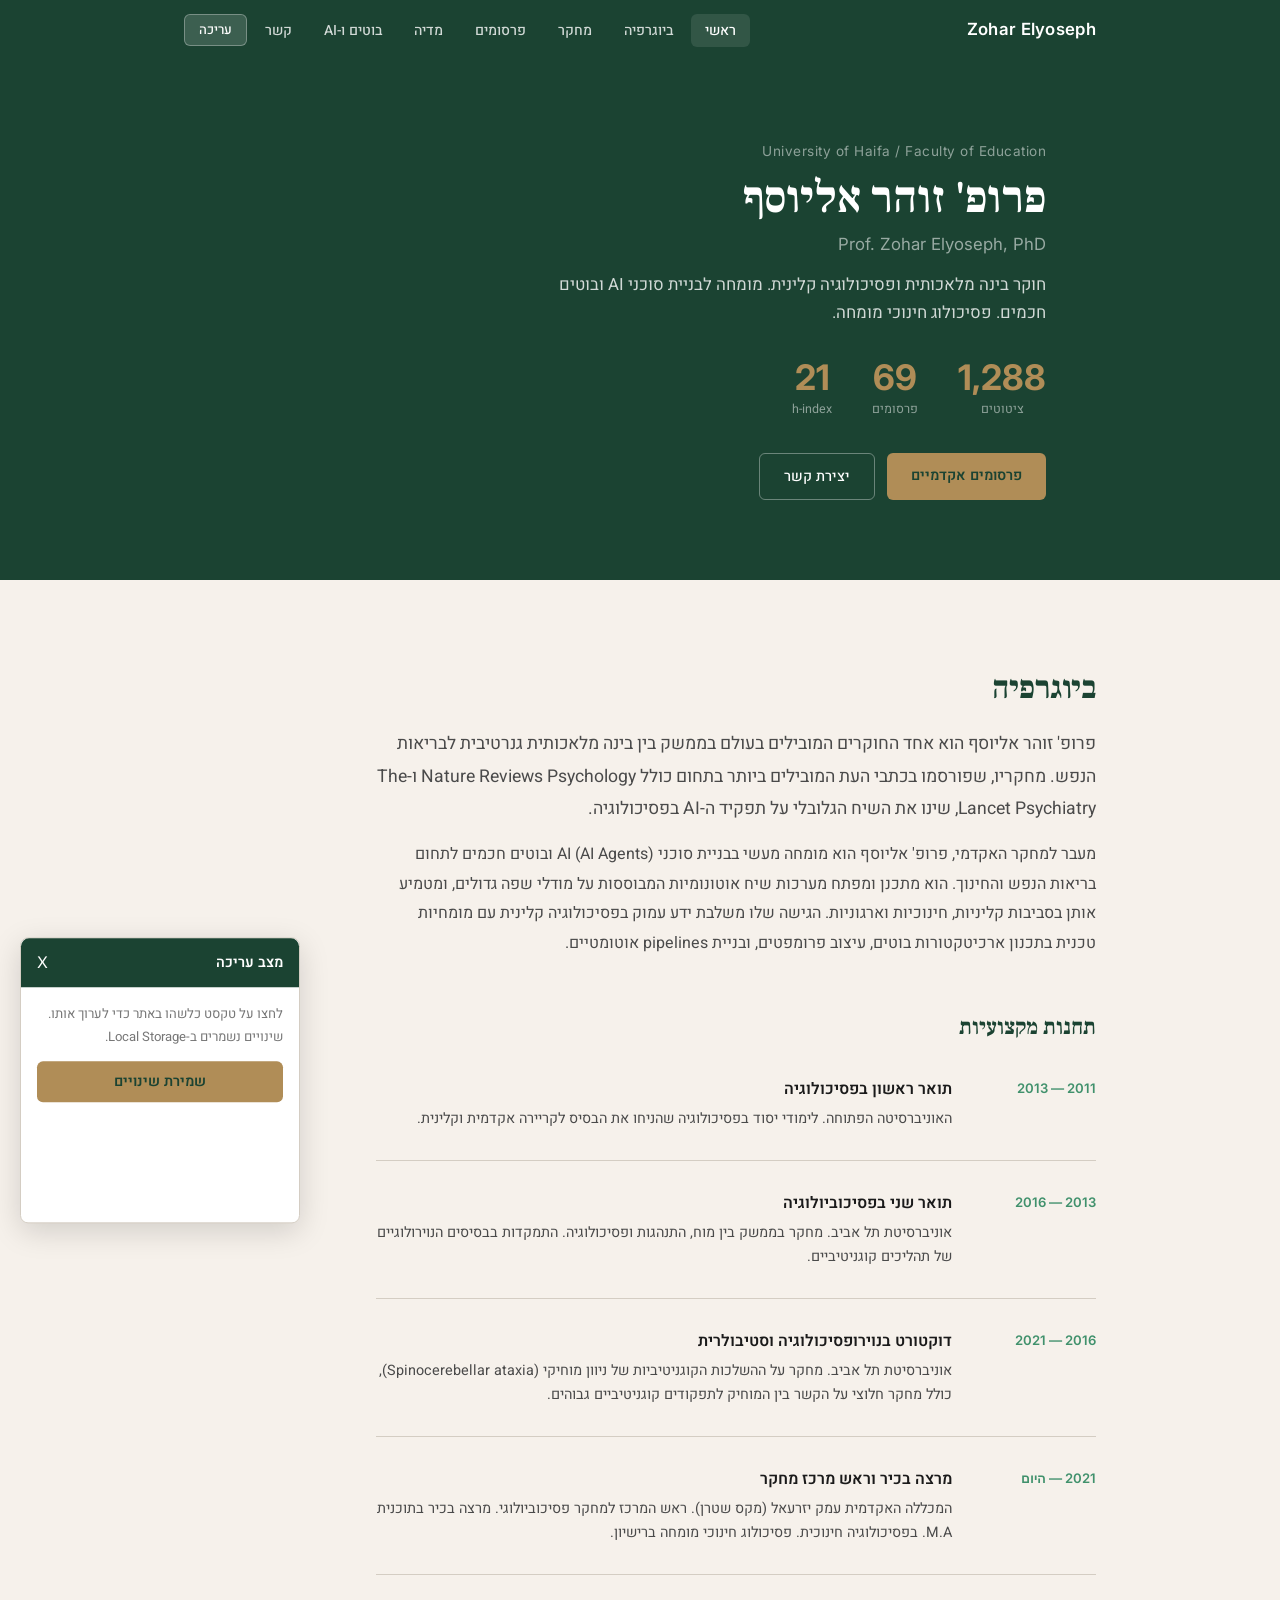
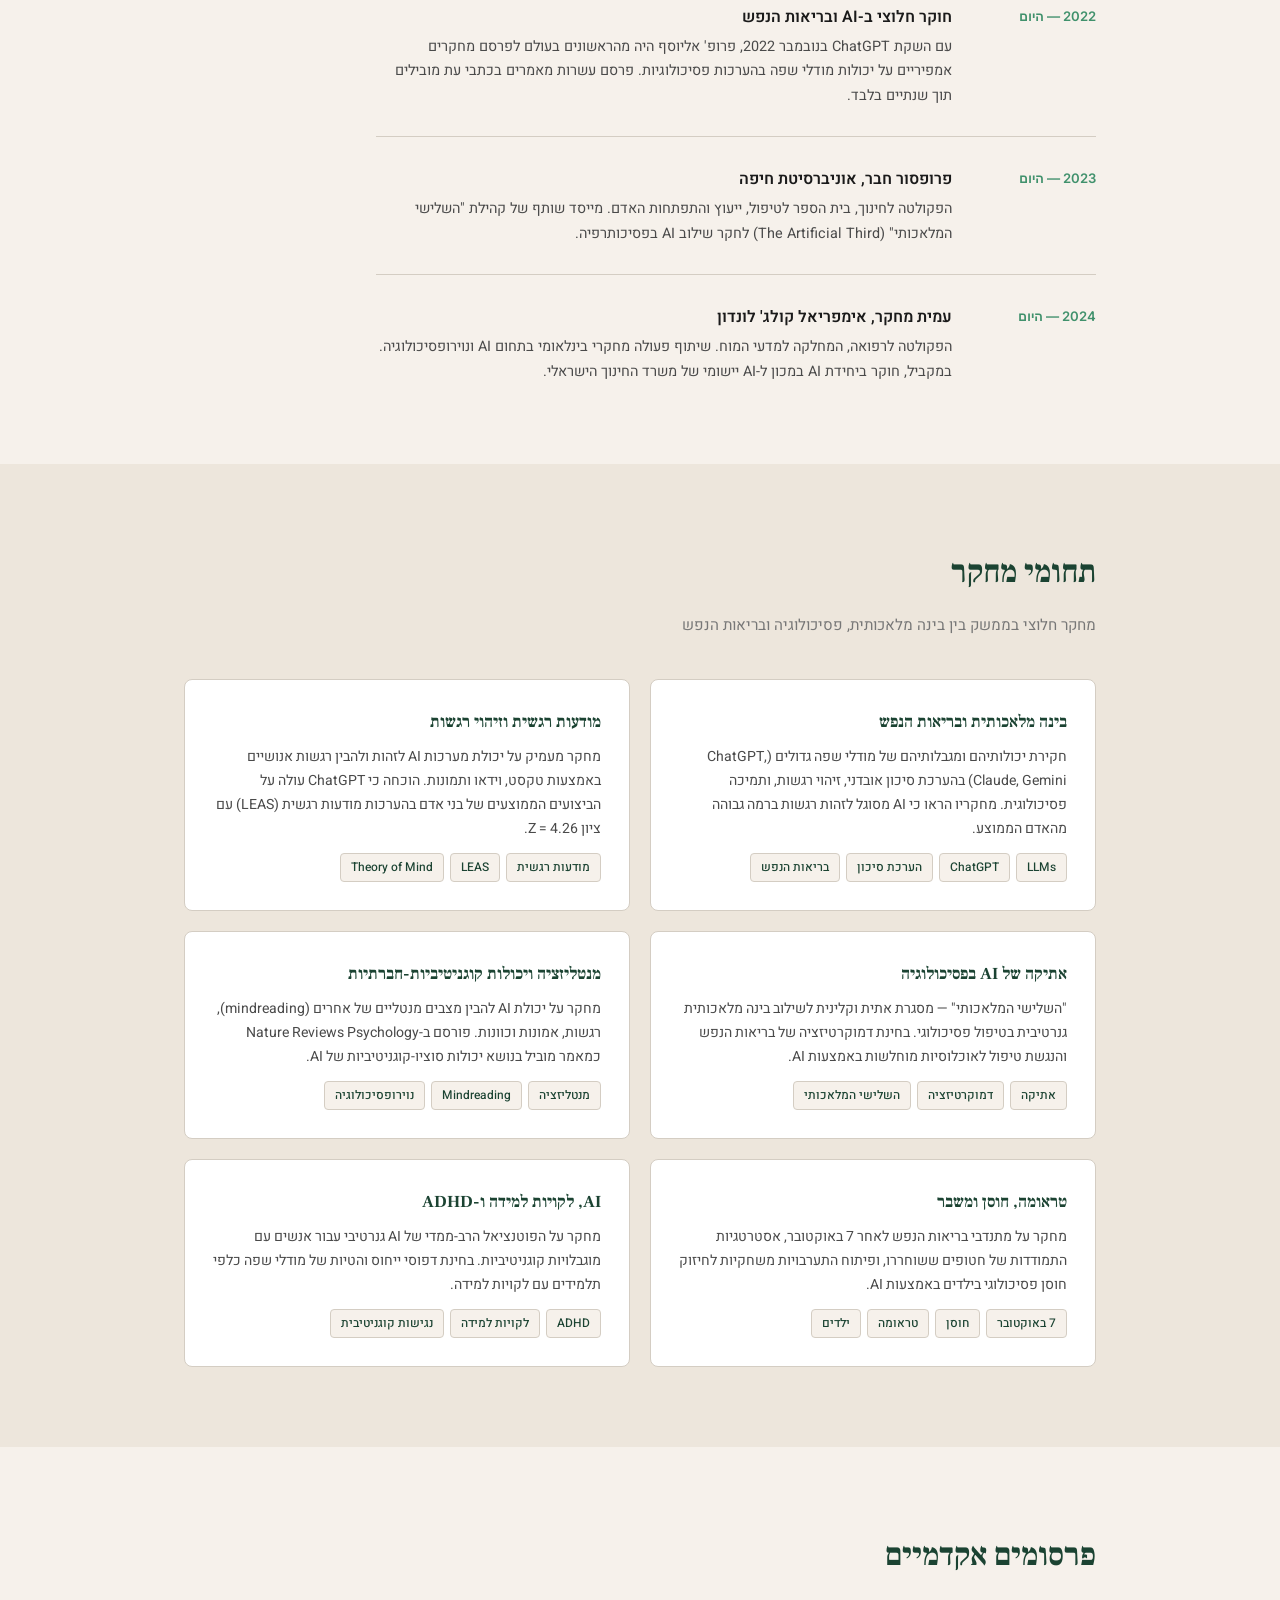
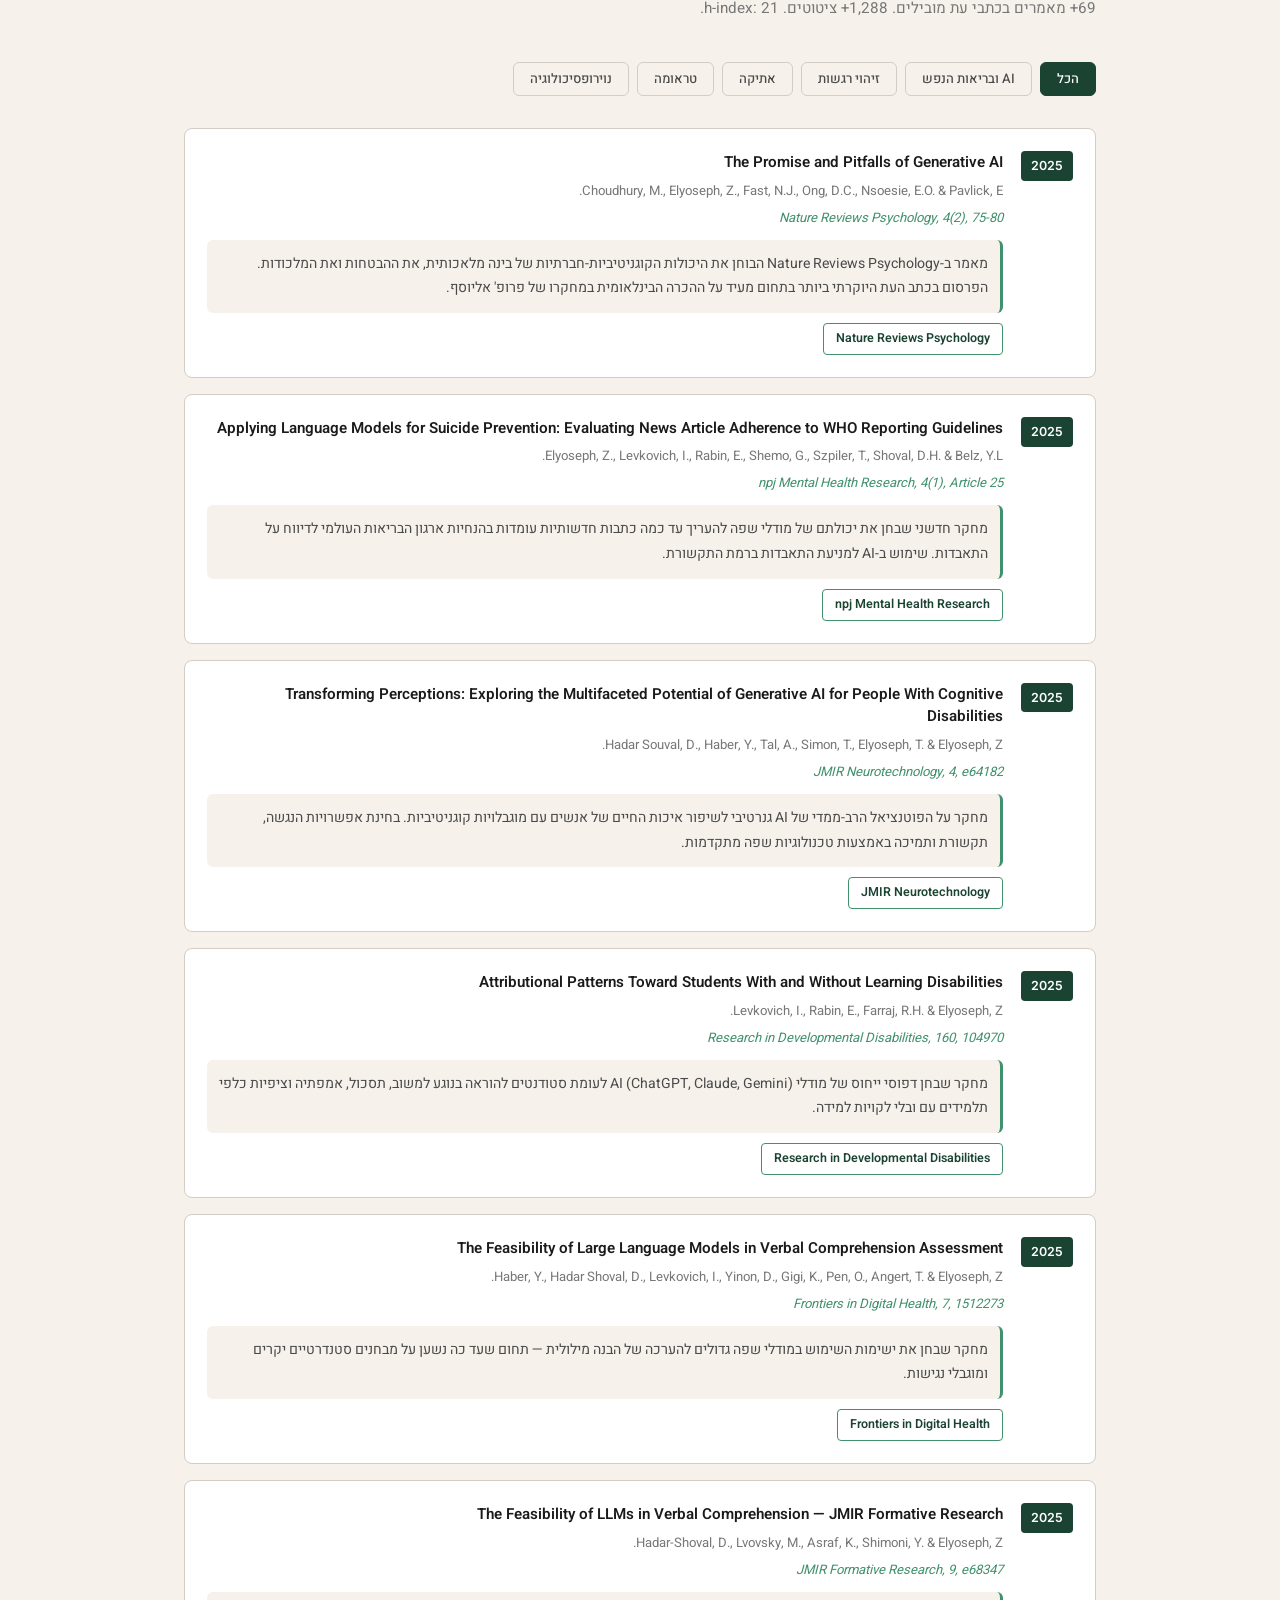
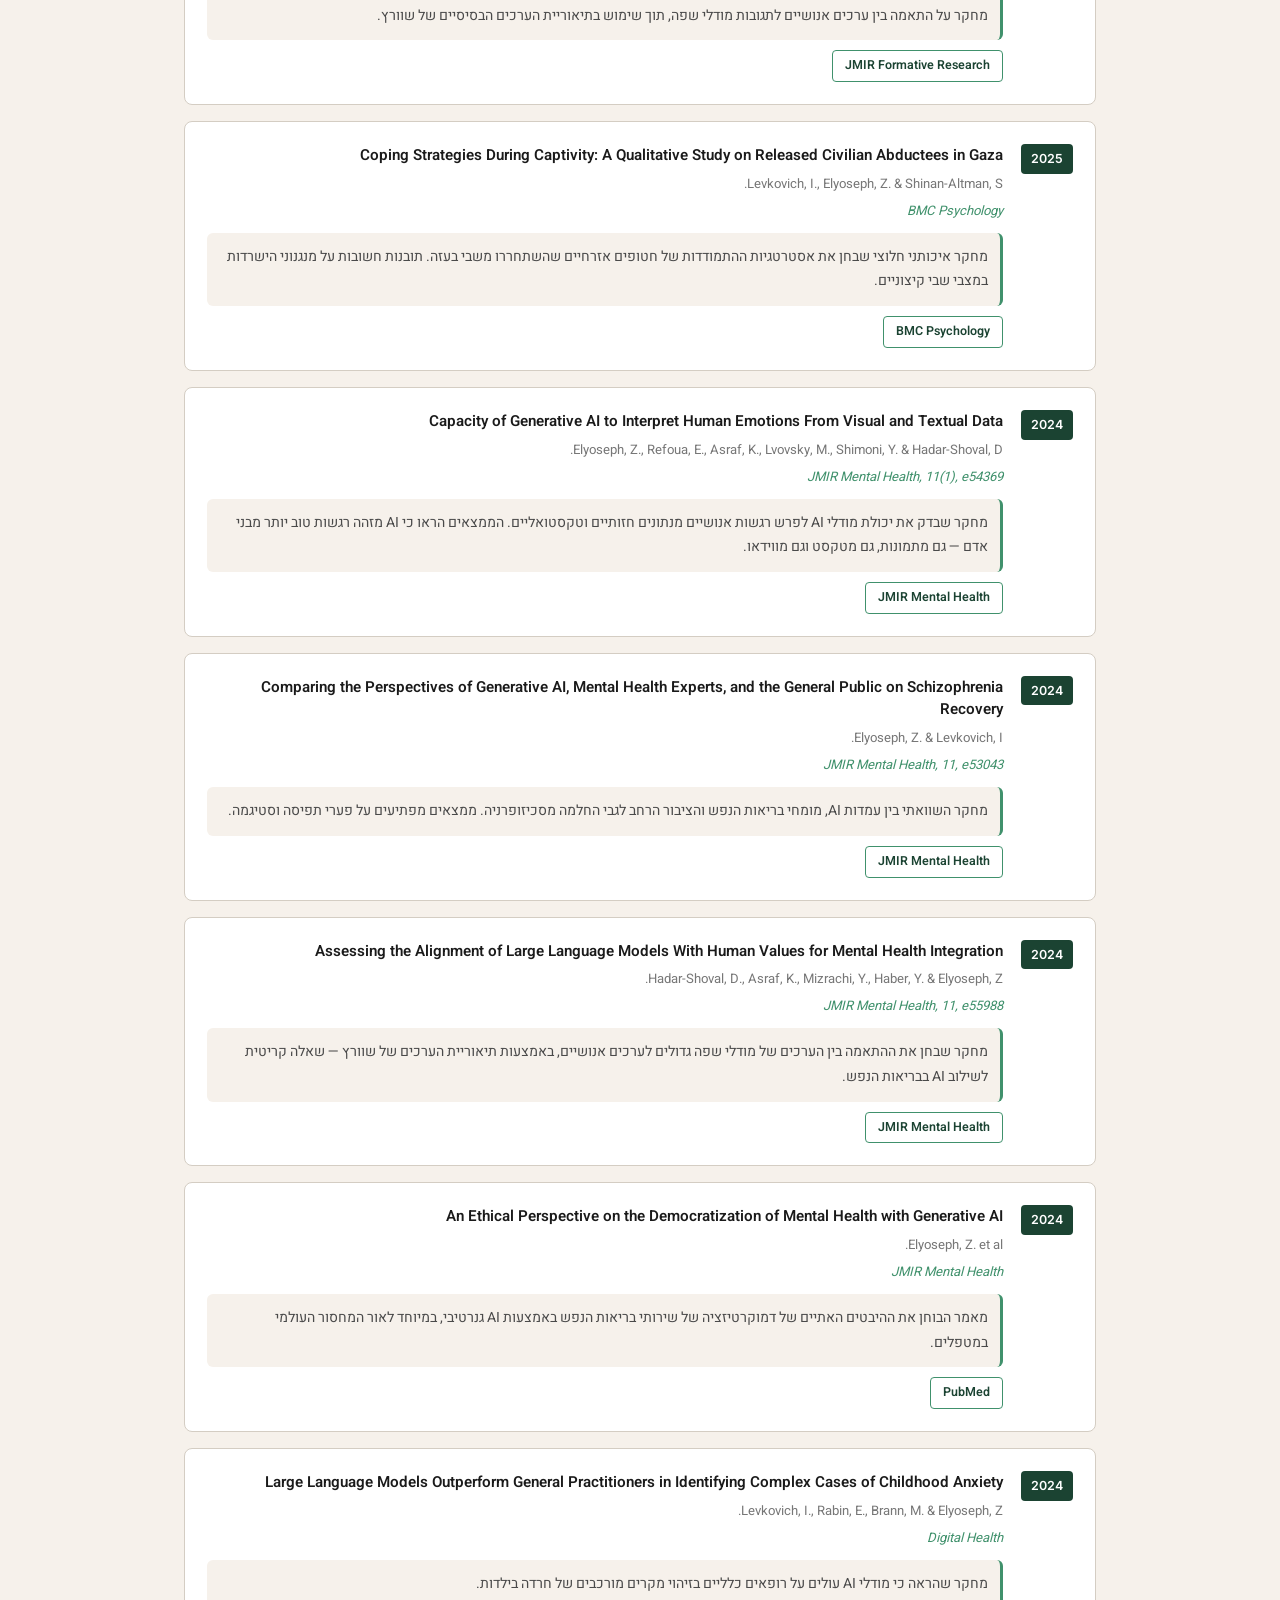
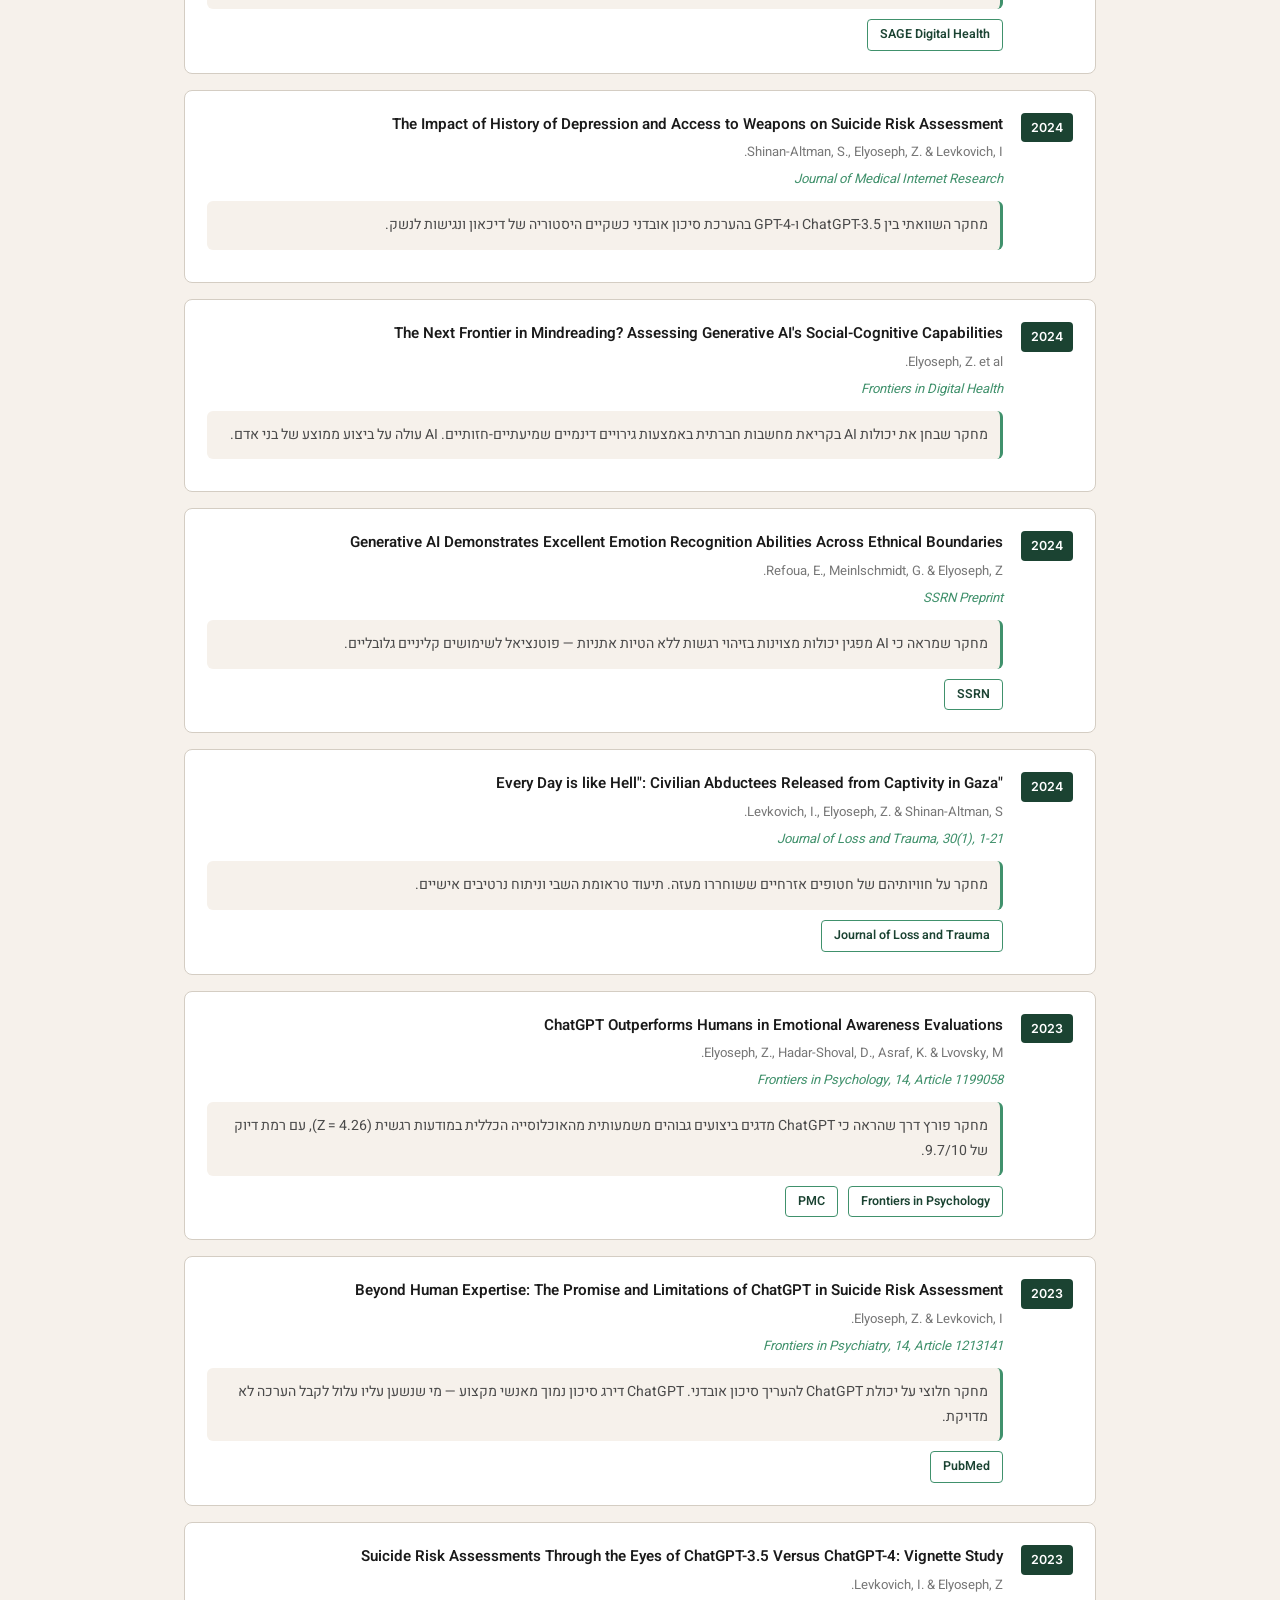
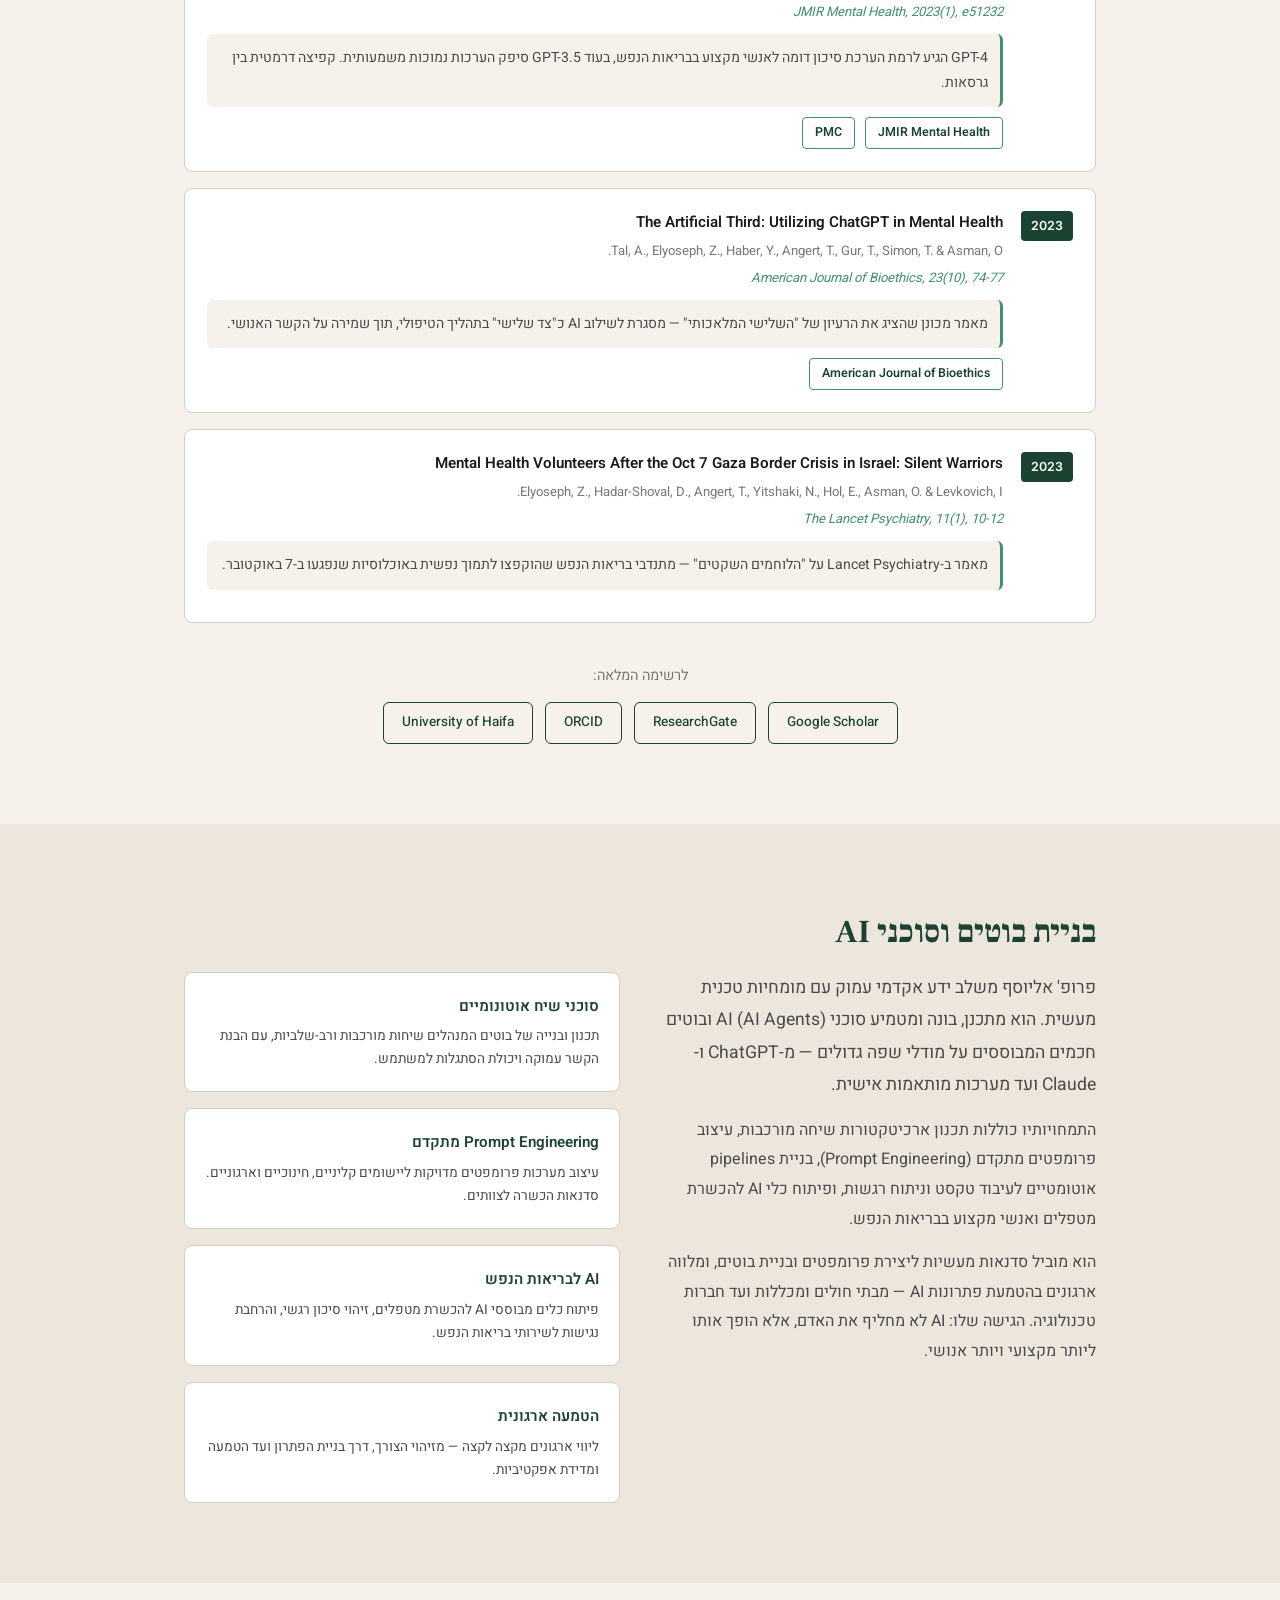
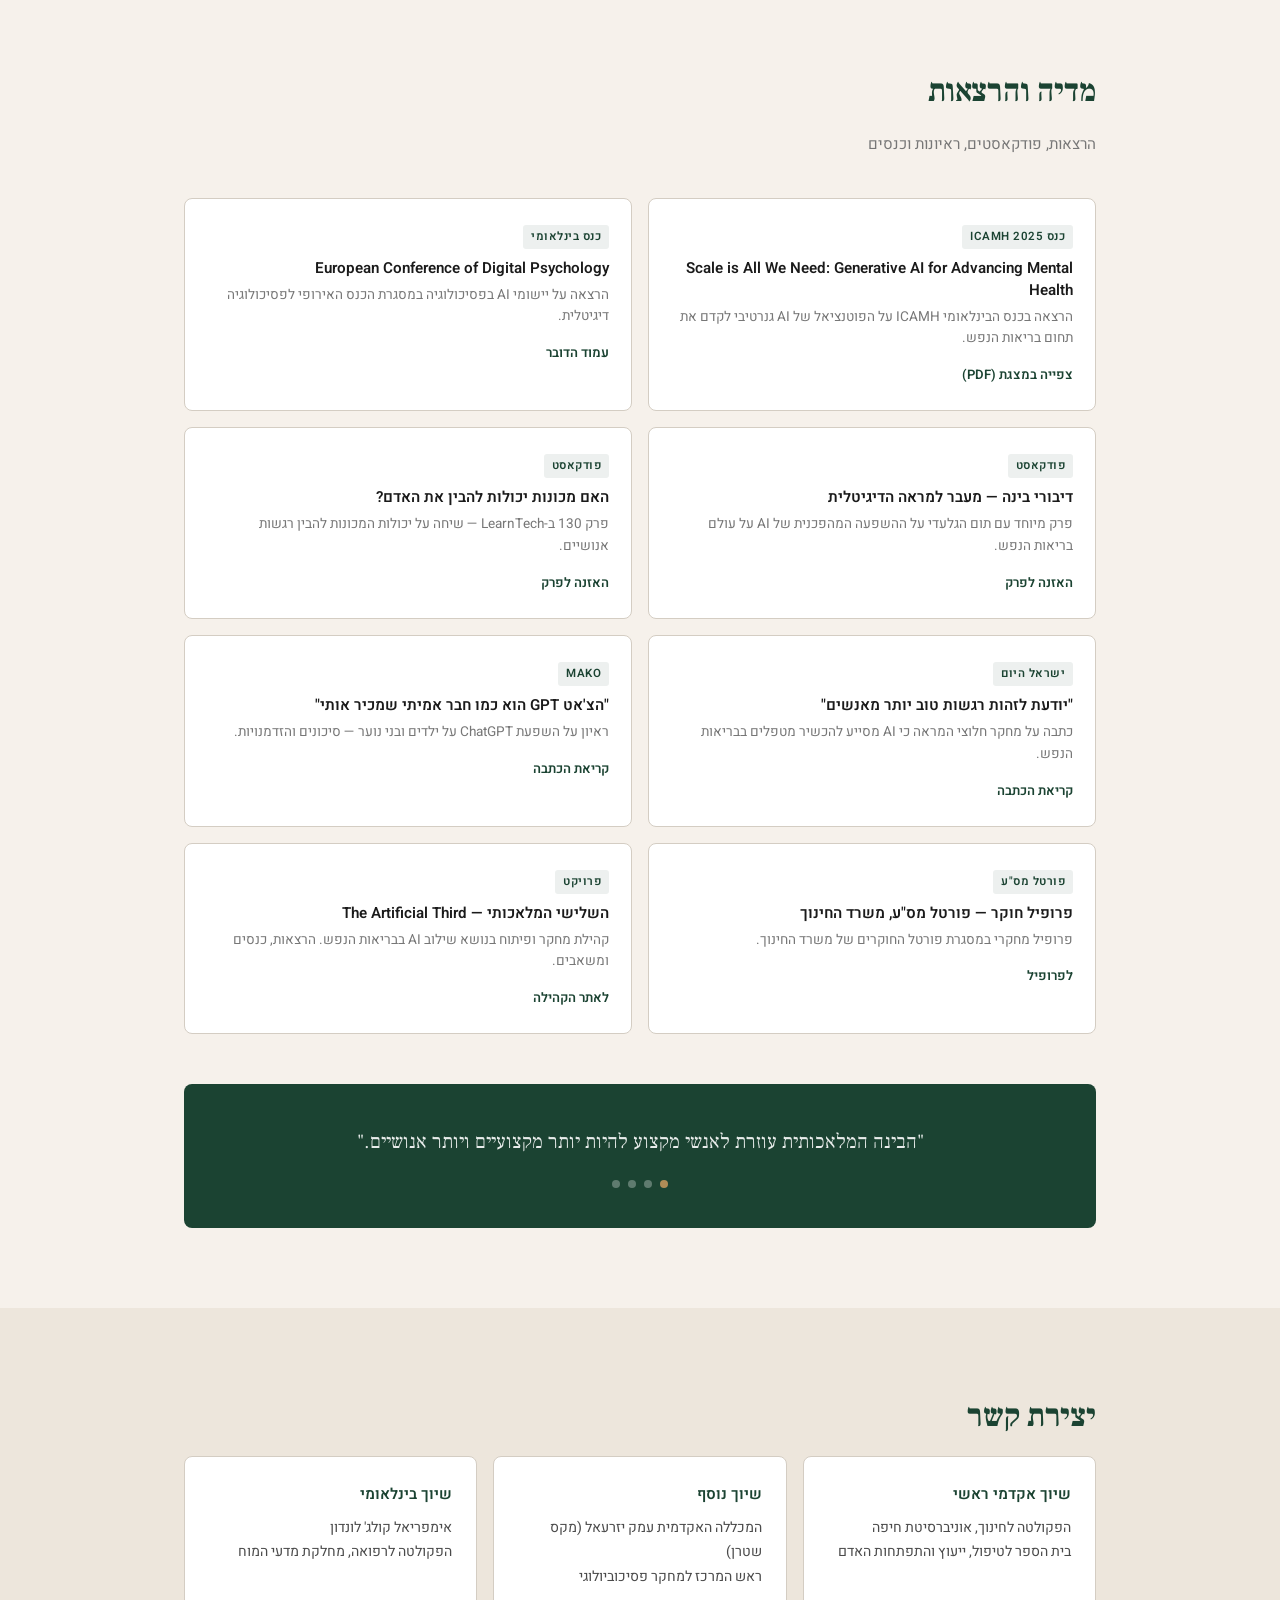
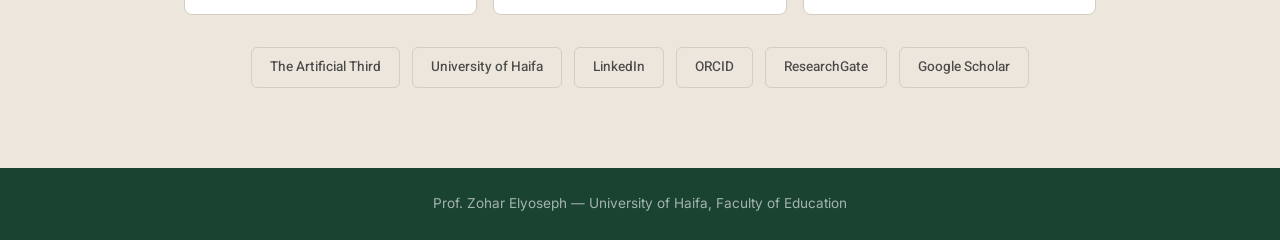
==== commit 4ba6cfc7: "Complete redesign: clean camel/bottle-green aesthetic, expanded content Major changes: - New color s" ====
--- a/index.html
+++ b/index.html
@@ -4,696 +4,656 @@
     <meta charset="UTF-8">
     <meta name="viewport" content="width=device-width, initial-scale=1.0">
     <title>פרופ' זוהר אליוסף | Zohar Elyoseph</title>
-    <meta name="description" content="פרופ' זוהר אליוסף - חוקר בינה מלאכותית ופסיכולוגיה, אוניברסיטת חיפה">
-    <link href="https://fonts.googleapis.com/css2?family=Heebo:wght@300;400;500;600;700;800;900&family=Frank+Ruhl+Libre:wght@300;400;500;700;900&display=swap" rel="stylesheet">
-    <link rel="stylesheet" href="https://cdnjs.cloudflare.com/ajax/libs/font-awesome/6.5.1/css/all.min.css">
+    <meta name="description" content="פרופ' זוהר אליוסף - חוקר בינה מלאכותית ופסיכולוגיה, אוניברסיטת חיפה. מומחה לבניית סוכני AI ובוטים חכמים.">
+    <link href="https://fonts.googleapis.com/css2?family=Heebo:wght@300;400;500;600;700;800;900&family=Frank+Ruhl+Libre:wght@300;400;500;700;900&family=Inter:wght@300;400;500;600;700&display=swap" rel="stylesheet">
     <link rel="stylesheet" href="style.css">
 </head>
 <body>
+
     <!-- Navigation -->
     <nav class="navbar" id="navbar">
         <div class="nav-container">
-            <a href="#hero" class="nav-logo">
-                <span class="logo-text">Prof. Zohar Elyoseph</span>
-            </a>
-            <button class="nav-toggle" id="navToggle" aria-label="Toggle navigation">
+            <a href="#top" class="nav-logo">Zohar Elyoseph</a>
+            <button class="nav-toggle" id="navToggle" aria-label="תפריט">
                 <span></span><span></span><span></span>
             </button>
             <ul class="nav-menu" id="navMenu">
-                <li><a href="#hero" class="nav-link">ראשי</a></li>
-                <li><a href="#about" class="nav-link">אודות</a></li>
-                <li><a href="#research" class="nav-link">תחומי מחקר</a></li>
+                <li><a href="#top" class="nav-link">ראשי</a></li>
+                <li><a href="#biography" class="nav-link">ביוגרפיה</a></li>
+                <li><a href="#research" class="nav-link">מחקר</a></li>
                 <li><a href="#publications" class="nav-link">פרסומים</a></li>
-                <li><a href="#media" class="nav-link">מדיה והרצאות</a></li>
-                <li><a href="#contact" class="nav-link">יצירת קשר</a></li>
-                <li><button class="edit-toggle-btn" id="editModeBtn" title="מצב עריכה"><i class="fas fa-pen"></i></button></li>
+                <li><a href="#media" class="nav-link">מדיה</a></li>
+                <li><a href="#bots" class="nav-link">בוטים ו-AI</a></li>
+                <li><a href="#contact" class="nav-link">קשר</a></li>
+                <li><button class="edit-btn" id="editModeBtn">עריכה</button></li>
             </ul>
         </div>
     </nav>
 
-    <!-- Hero Section -->
-    <section class="hero" id="hero">
-        <div class="hero-particles" id="particles"></div>
-        <div class="hero-overlay"></div>
-        <div class="hero-content">
-            <div class="hero-image-wrapper">
-                <div class="hero-image">
-                    <img src="https://cris.haifa.ac.il/ws/portalfiles/portal/75092498/zohar.jpg"
-                         alt="פרופ' זוהר אליוסף"
-                         onerror="this.src='data:image/svg+xml,%3Csvg xmlns=%22http://www.w3.org/2000/svg%22 viewBox=%220 0 200 200%22%3E%3Crect fill=%22%23c9a96e%22 width=%22200%22 height=%22200%22/%3E%3Ctext x=%2250%25%22 y=%2250%25%22 text-anchor=%22middle%22 dy=%22.3em%22 fill=%22white%22 font-size=%2260%22 font-family=%22serif%22%3EZE%3C/text%3E%3C/svg%3E'">
-                </div>
+    <!-- Hero -->
+    <header class="hero" id="top">
+        <div class="hero-inner">
+            <div class="hero-portrait">
+                <img src="https://cris.haifa.ac.il/ws/portalfiles/portal/75092498/zohar.jpg"
+                     alt="פרופ' זוהר אליוסף"
+                     onerror="this.style.display='none'">
             </div>
             <div class="hero-text">
-                <p class="hero-subtitle">אוניברסיטת חיפה | הפקולטה לחינוך</p>
-                <h1 class="hero-title" contenteditable="false">פרופ' זוהר אליוסף</h1>
-                <p class="hero-name-en">Prof. Zohar Elyoseph, PhD</p>
-                <p class="hero-tagline" contenteditable="false">חוקר בינה מלאכותית ופסיכולוגיה | פסיכולוג חינוכי מומחה</p>
-                <div class="hero-stats">
-                    <div class="stat-item">
-                        <span class="stat-number" data-target="69">0</span><span class="stat-plus">+</span>
-                        <span class="stat-label">פרסומים אקדמיים</span>
-                    </div>
-                    <div class="stat-item">
-                        <span class="stat-number" data-target="1288">0</span><span class="stat-plus">+</span>
-                        <span class="stat-label">ציטוטים</span>
-                    </div>
-                    <div class="stat-item">
-                        <span class="stat-number" data-target="947">0</span><span class="stat-plus">+</span>
-                        <span class="stat-label">חוקרים מצטטים</span>
-                    </div>
-                </div>
-                <div class="hero-cta">
-                    <a href="#publications" class="btn btn-primary">פרסומים אקדמיים</a>
-                    <a href="#contact" class="btn btn-outline">יצירת קשר</a>
-                </div>
-            </div>
-        </div>
-        <div class="scroll-indicator">
-            <div class="mouse">
-                <div class="mouse-wheel"></div>
+                <p class="hero-label">University of Haifa / Faculty of Education</p>
+                <h1 contenteditable="false">פרופ' זוהר אליוסף</h1>
+                <p class="hero-en">Prof. Zohar Elyoseph, PhD</p>
+                <p class="hero-desc" contenteditable="false">חוקר בינה מלאכותית ופסיכולוגיה קלינית. מומחה לבניית סוכני AI ובוטים חכמים. פסיכולוג חינוכי מומחה.</p>
+                <div class="hero-numbers">
+                    <div class="number-block">
+                        <span class="number" data-target="1288">0</span>
+                        <span class="number-label">ציטוטים</span>
+                    </div>
+                    <div class="number-block">
+                        <span class="number" data-target="69">0</span>
+                        <span class="number-label">פרסומים</span>
+                    </div>
+                    <div class="number-block">
+                        <span class="number" data-target="21">0</span>
+                        <span class="number-label">h-index</span>
+                    </div>
+                </div>
+                <div class="hero-actions">
+                    <a href="#publications" class="btn-primary">פרסומים אקדמיים</a>
+                    <a href="#contact" class="btn-secondary">יצירת קשר</a>
+                </div>
+            </div>
+        </div>
+    </header>
+
+    <!-- Biography -->
+    <section class="section" id="biography">
+        <div class="container">
+            <h2 class="section-title">ביוגרפיה</h2>
+            <div class="bio-content" contenteditable="false">
+                <p class="bio-lead">פרופ' זוהר אליוסף הוא אחד החוקרים המובילים בעולם בממשק בין בינה מלאכותית גנרטיבית לבריאות הנפש. מחקריו, שפורסמו בכתבי העת המובילים ביותר בתחום כולל Nature Reviews Psychology ו-The Lancet Psychiatry, שינו את השיח הגלובלי על תפקיד ה-AI בפסיכולוגיה.</p>
+
+                <p>מעבר למחקר האקדמי, פרופ' אליוסף הוא מומחה מעשי בבניית סוכני AI (AI Agents) ובוטים חכמים לתחום בריאות הנפש והחינוך. הוא מתכנן ומפתח מערכות שיח אוטונומיות המבוססות על מודלי שפה גדולים, ומטמיע אותן בסביבות קליניות, חינוכיות וארגוניות. הגישה שלו משלבת ידע עמוק בפסיכולוגיה קלינית עם מומחיות טכנית בתכנון ארכיטקטורות בוטים, עיצוב פרומפטים, ובניית pipelines אוטומטיים.</p>
+            </div>
+
+            <div class="timeline">
+                <h3 class="timeline-title">תחנות מקצועיות</h3>
+
+                <div class="timeline-item">
+                    <div class="timeline-date">2011 — 2013</div>
+                    <div class="timeline-body">
+                        <h4>תואר ראשון בפסיכולוגיה</h4>
+                        <p>האוניברסיטה הפתוחה. לימודי יסוד בפסיכולוגיה שהניחו את הבסיס לקריירה אקדמית וקלינית.</p>
+                    </div>
+                </div>
+
+                <div class="timeline-item">
+                    <div class="timeline-date">2013 — 2016</div>
+                    <div class="timeline-body">
+                        <h4>תואר שני בפסיכוביולוגיה</h4>
+                        <p>אוניברסיטת תל אביב. מחקר בממשק בין מוח, התנהגות ופסיכולוגיה. התמקדות בבסיסים הנוירולוגיים של תהליכים קוגניטיביים.</p>
+                    </div>
+                </div>
+
+                <div class="timeline-item">
+                    <div class="timeline-date">2016 — 2021</div>
+                    <div class="timeline-body">
+                        <h4>דוקטורט בנוירופסיכולוגיה וסטיבולרית</h4>
+                        <p>אוניברסיטת תל אביב. מחקר על ההשלכות הקוגניטיביות של ניוון מוחיקי (Spinocerebellar ataxia), כולל מחקר חלוצי על הקשר בין המוחיק לתפקודים קוגניטיביים גבוהים.</p>
+                    </div>
+                </div>
+
+                <div class="timeline-item">
+                    <div class="timeline-date">2021 — היום</div>
+                    <div class="timeline-body">
+                        <h4>מרצה בכיר וראש מרכז מחקר</h4>
+                        <p>המכללה האקדמית עמק יזרעאל (מקס שטרן). ראש המרכז למחקר פסיכוביולוגי. מרצה בכיר בתוכנית M.A. בפסיכולוגיה חינוכית. פסיכולוג חינוכי מומחה ברישיון.</p>
+                    </div>
+                </div>
+
+                <div class="timeline-item">
+                    <div class="timeline-date">2022 — היום</div>
+                    <div class="timeline-body">
+                        <h4>חוקר חלוצי ב-AI ובריאות הנפש</h4>
+                        <p>עם השקת ChatGPT בנובמבר 2022, פרופ' אליוסף היה מהראשונים בעולם לפרסם מחקרים אמפיריים על יכולות מודלי שפה בהערכות פסיכולוגיות. פרסם עשרות מאמרים בכתבי עת מובילים תוך שנתיים בלבד.</p>
+                    </div>
+                </div>
+
+                <div class="timeline-item">
+                    <div class="timeline-date">2023 — היום</div>
+                    <div class="timeline-body">
+                        <h4>פרופסור חבר, אוניברסיטת חיפה</h4>
+                        <p>הפקולטה לחינוך, בית הספר לטיפול, ייעוץ והתפתחות האדם. מייסד שותף של קהילת "השלישי המלאכותי" (The Artificial Third) לחקר שילוב AI בפסיכותרפיה.</p>
+                    </div>
+                </div>
+
+                <div class="timeline-item">
+                    <div class="timeline-date">2024 — היום</div>
+                    <div class="timeline-body">
+                        <h4>עמית מחקר, אימפריאל קולג' לונדון</h4>
+                        <p>הפקולטה לרפואה, המחלקה למדעי המוח. שיתוף פעולה מחקרי בינלאומי בתחום AI ונוירופסיכולוגיה. במקביל, חוקר ביחידת AI במכון ל-AI יישומי של משרד החינוך הישראלי.</p>
+                    </div>
+                </div>
             </div>
         </div>
     </section>
 
-    <!-- About Section -->
-    <section class="section about-section" id="about">
+    <!-- Research -->
+    <section class="section section-alt" id="research">
         <div class="container">
-            <div class="section-header">
-                <h2 class="section-title">אודות</h2>
-                <div class="title-decoration"></div>
-            </div>
-            <div class="about-grid">
-                <div class="about-content">
-                    <div class="about-text" contenteditable="false">
-                        <p class="lead-text">פרופ' זוהר אליוסף הוא <strong>פסיכולוג חינוכי מומחה</strong> וחוקר מוביל בתחום הממשק בין <strong>בינה מלאכותית לפסיכולוגיה</strong>. מחקריו חלוציים חוקרים את היכולות והמגבלות של מודלי שפה גדולים (LLMs) בתחום בריאות הנפש.</p>
-
-                        <p>פרופ' אליוסף משמש כ<strong>פרופסור חבר (Associate Professor)</strong> בבית הספר לטיפול, ייעוץ והתפתחות האדם, <strong>הפקולטה לחינוך, אוניברסיטת חיפה</strong>. הוא מכהן כראש המרכז למחקר פסיכוביולוגי ומרצה בכיר בתוכנית התואר השני לפסיכולוגיה חינוכית במכללה האקדמית עמק יזרעאל (מקס שטרן).</p>
-
-                        <p>בנוסף, הוא משמש כ<strong>עמית מחקר</strong> בפקולטה לרפואה, המחלקה למדעי המוח, <strong>אימפריאל קולג' לונדון</strong>, וכחוקר ביחידת הבינה המלאכותית במכון ל-AI יישומי, אגף המו"פ של <strong>משרד החינוך הישראלי</strong>.</p>
-
-                        <p>ד"ר אליוסף סיים את לימודי התואר הראשון בפסיכולוגיה <strong>באוניברסיטה הפתוחה</strong>, והשלים את התואר השני והדוקטורט בפסיכוביולוגיה ונוירופסיכולוגיה ב<strong>אוניברסיטת תל אביב</strong>.</p>
-                    </div>
-
-                    <div class="affiliations">
-                        <h3>שיוכים אקדמיים</h3>
-                        <div class="affiliation-cards">
-                            <div class="affiliation-card">
-                                <div class="affiliation-icon"><i class="fas fa-university"></i></div>
-                                <div class="affiliation-info">
-                                    <h4>אוניברסיטת חיפה</h4>
-                                    <p>פרופסור חבר, הפקולטה לחינוך</p>
-                                    <p>בית הספר לטיפול, ייעוץ והתפתחות האדם</p>
-                                </div>
-                            </div>
-                            <div class="affiliation-card">
-                                <div class="affiliation-icon"><i class="fas fa-graduation-cap"></i></div>
-                                <div class="affiliation-info">
-                                    <h4>המכללה האקדמית עמק יזרעאל</h4>
-                                    <p>ראש המרכז למחקר פסיכוביולוגי</p>
-                                    <p>מרצה בכיר - פסיכולוגיה חינוכית</p>
-                                </div>
-                            </div>
-                            <div class="affiliation-card">
-                                <div class="affiliation-icon"><i class="fas fa-flask"></i></div>
-                                <div class="affiliation-info">
-                                    <h4>אימפריאל קולג' לונדון</h4>
-                                    <p>עמית מחקר</p>
-                                    <p>הפקולטה לרפואה, מחלקת מדעי המוח</p>
-                                </div>
-                            </div>
-                            <div class="affiliation-card">
-                                <div class="affiliation-icon"><i class="fas fa-building-columns"></i></div>
-                                <div class="affiliation-info">
-                                    <h4>משרד החינוך</h4>
-                                    <p>חוקר - יחידת הבינה המלאכותית</p>
-                                    <p>המכון ל-AI יישומי, אגף מו"פ</p>
-                                </div>
-                            </div>
-                        </div>
-                    </div>
-                </div>
-            </div>
-        </div>
-    </section>
-
-    <!-- Research Areas -->
-    <section class="section research-section" id="research">
-        <div class="container">
-            <div class="section-header">
-                <h2 class="section-title">תחומי מחקר</h2>
-                <div class="title-decoration"></div>
-                <p class="section-subtitle">מחקר חלוצי בממשק בין בינה מלאכותית, פסיכולוגיה ובריאות הנפש</p>
-            </div>
+            <h2 class="section-title">תחומי מחקר</h2>
+            <p class="section-desc">מחקר חלוצי בממשק בין בינה מלאכותית, פסיכולוגיה ובריאות הנפש</p>
             <div class="research-grid">
                 <div class="research-card">
-                    <div class="research-icon"><i class="fas fa-brain"></i></div>
                     <h3>בינה מלאכותית ובריאות הנפש</h3>
                     <p>חקירת יכולותיהם ומגבלותיהם של מודלי שפה גדולים (ChatGPT, Claude, Gemini) בהערכת סיכון אובדני, זיהוי רגשות, ותמיכה פסיכולוגית. מחקריו הראו כי AI מסוגל לזהות רגשות ברמה גבוהה מהאדם הממוצע.</p>
-                    <div class="research-tags">
-                        <span class="tag">LLMs</span>
-                        <span class="tag">ChatGPT</span>
-                        <span class="tag">הערכת סיכון</span>
-                        <span class="tag">בריאות הנפש</span>
+                    <div class="tags">
+                        <span>LLMs</span><span>ChatGPT</span><span>הערכת סיכון</span><span>בריאות הנפש</span>
                     </div>
                 </div>
                 <div class="research-card">
-                    <div class="research-icon"><i class="fas fa-heart-pulse"></i></div>
                     <h3>מודעות רגשית וזיהוי רגשות</h3>
-                    <p>מחקר מעמיק על יכולת מערכות AI לזהות ולהבין רגשות אנושיים באמצעות טקסט, וידאו ותמונות. הוכחה כי ChatGPT עולה על הביצועים הממוצעים של בני אדם בהערכות מודעות רגשית (LEAS).</p>
-                    <div class="research-tags">
-                        <span class="tag">מודעות רגשית</span>
-                        <span class="tag">LEAS</span>
-                        <span class="tag">Theory of Mind</span>
+                    <p>מחקר מעמיק על יכולת מערכות AI לזהות ולהבין רגשות אנושיים באמצעות טקסט, וידאו ותמונות. הוכחה כי ChatGPT עולה על הביצועים הממוצעים של בני אדם בהערכות מודעות רגשית (LEAS) עם ציון Z = 4.26.</p>
+                    <div class="tags">
+                        <span>מודעות רגשית</span><span>LEAS</span><span>Theory of Mind</span>
                     </div>
                 </div>
                 <div class="research-card">
-                    <div class="research-icon"><i class="fas fa-shield-halved"></i></div>
-                    <h3>חוסן פסיכולוגי בילדים</h3>
-                    <p>פיתוח התערבויות באמצעות כלי AI ליצירת מרחבים משחקיים המקדמים חוסן פסיכולוגי בילדים, בשיטת "הסיפור בשישה חלקים", שפותחו בין היתר בעקבות אירועי 7 באוקטובר 2023.</p>
-                    <div class="research-tags">
-                        <span class="tag">חוסן</span>
-                        <span class="tag">ילדים ונוער</span>
-                        <span class="tag">משחק טיפולי</span>
+                    <h3>אתיקה של AI בפסיכולוגיה</h3>
+                    <p>"השלישי המלאכותי" — מסגרת אתית וקלינית לשילוב בינה מלאכותית גנרטיבית בטיפול פסיכולוגי. בחינת דמוקרטיזציה של בריאות הנפש והנגשת טיפול לאוכלוסיות מוחלשות באמצעות AI.</p>
+                    <div class="tags">
+                        <span>אתיקה</span><span>דמוקרטיזציה</span><span>השלישי המלאכותי</span>
                     </div>
                 </div>
                 <div class="research-card">
-                    <div class="research-icon"><i class="fas fa-users"></i></div>
-                    <h3>מנטליזציה ותהליכים קוגניטיביים</h3>
-                    <p>מחקר על יכולת ה-AI להבין מצבים מנטליים של אחרים (mindreading), כולל רגשות, אמונות וכוונות. בחינת היכולת הקוגניטיבית-חברתית של AI באמצעות גירויים דינמיים שמיעתיים-חזותיים.</p>
-                    <div class="research-tags">
-                        <span class="tag">מנטליזציה</span>
-                        <span class="tag">Mindreading</span>
-                        <span class="tag">נוירופסיכולוגיה</span>
+                    <h3>מנטליזציה ויכולות קוגניטיביות-חברתיות</h3>
+                    <p>מחקר על יכולת AI להבין מצבים מנטליים של אחרים (mindreading), רגשות, אמונות וכוונות. פורסם ב-Nature Reviews Psychology כמאמר מוביל בנושא יכולות סוציו-קוגניטיביות של AI.</p>
+                    <div class="tags">
+                        <span>מנטליזציה</span><span>Mindreading</span><span>נוירופסיכולוגיה</span>
                     </div>
                 </div>
                 <div class="research-card">
-                    <div class="research-icon"><i class="fas fa-scale-balanced"></i></div>
-                    <h3>אתיקה של AI בבריאות הנפש</h3>
-                    <p>בחינת ההיבטים האתיים של דמוקרטיזציה של בריאות הנפש באמצעות AI גנרטיבי. "השלישי המלאכותי" - מסגרת אתית לשילוב AI בטיפול פסיכולוגי תוך שמירה על הקשר האנושי.</p>
-                    <div class="research-tags">
-                        <span class="tag">אתיקה</span>
-                        <span class="tag">דמוקרטיזציה</span>
-                        <span class="tag">השלישי המלאכותי</span>
+                    <h3>טראומה, חוסן ומשבר</h3>
+                    <p>מחקר על מתנדבי בריאות הנפש לאחר 7 באוקטובר, אסטרטגיות התמודדות של חטופים ששוחררו, ופיתוח התערבויות משחקיות לחיזוק חוסן פסיכולוגי בילדים באמצעות AI.</p>
+                    <div class="tags">
+                        <span>7 באוקטובר</span><span>חוסן</span><span>טראומה</span><span>ילדים</span>
                     </div>
                 </div>
                 <div class="research-card">
-                    <div class="research-icon"><i class="fas fa-child"></i></div>
-                    <h3>ADHD, מוגבלויות קוגניטיביות וחינוך</h3>
-                    <p>מחקר על הפוטנציאל הרב-ממדי של AI גנרטיבי עבור אנשים עם מוגבלויות קוגניטיביות, כולל בחינת דפוסי ייחוס של AI כלפי תלמידים עם ובלי לקויות למידה, ומחקר על ADHD כהפרעה נוירו-קוגניטיבית.</p>
-                    <div class="research-tags">
-                        <span class="tag">ADHD</span>
-                        <span class="tag">לקויות למידה</span>
-                        <span class="tag">הכלה</span>
+                    <h3>AI, לקויות למידה ו-ADHD</h3>
+                    <p>מחקר על הפוטנציאל הרב-ממדי של AI גנרטיבי עבור אנשים עם מוגבלויות קוגניטיביות. בחינת דפוסי ייחוס והטיות של מודלי שפה כלפי תלמידים עם לקויות למידה.</p>
+                    <div class="tags">
+                        <span>ADHD</span><span>לקויות למידה</span><span>נגישות קוגניטיבית</span>
                     </div>
                 </div>
             </div>
         </div>
     </section>
 
-    <!-- Publications Section -->
-    <section class="section publications-section" id="publications">
+    <!-- Publications -->
+    <section class="section" id="publications">
         <div class="container">
-            <div class="section-header">
-                <h2 class="section-title">פרסומים אקדמיים נבחרים</h2>
-                <div class="title-decoration"></div>
-                <p class="section-subtitle">מחקרים פורצי דרך בכתבי עת מובילים</p>
-            </div>
+            <h2 class="section-title">פרסומים אקדמיים</h2>
+            <p class="section-desc">69+ מאמרים בכתבי עת מובילים. 1,288+ ציטוטים. h-index: 21.</p>
 
             <div class="pub-filters">
                 <button class="pub-filter active" data-filter="all">הכל</button>
                 <button class="pub-filter" data-filter="ai-mental">AI ובריאות הנפש</button>
                 <button class="pub-filter" data-filter="emotion">זיהוי רגשות</button>
                 <button class="pub-filter" data-filter="ethics">אתיקה</button>
-                <button class="pub-filter" data-filter="trauma">טראומה ומשבר</button>
-            </div>
-
-            <div class="publications-list">
-                <!-- Publication 1 -->
-                <article class="pub-card" data-category="emotion" id="pub-chatgpt-emotion">
-                    <div class="pub-year">2023</div>
-                    <div class="pub-content">
-                        <h3 class="pub-title">ChatGPT Outperforms Humans in Emotional Awareness Evaluations</h3>
-                        <p class="pub-authors">Elyoseph, Z., Hadar-Shoval, D., Asraf, K., & Lvovsky, M.</p>
-                        <p class="pub-journal"><i class="fas fa-book"></i> Frontiers in Psychology, 14, Article 1199058</p>
-                        <div class="pub-summary-he">
-                            <h4>תקציר בעברית</h4>
-                            <p>מחקר פורץ דרך שהשתמש בסולם רמות המודעות הרגשית (LEAS) לניתוח תגובות ChatGPT לעשרים תרחישים. בבדיקה הראשונה, ChatGPT הדגים ביצועים גבוהים משמעותית מהאוכלוסייה הכללית (Z = 2.84). בבדיקה השנייה, חודש לאחר מכן, הביצועים השתפרו עוד יותר והגיעו כמעט לציון המקסימלי (Z = 4.26), עם רמת דיוק של 9.7/10.</p>
-                        </div>
-                        <div class="pub-links">
-                            <a href="https://www.frontiersin.org/journals/psychology/articles/10.3389/fpsyg.2023.1199058/full" target="_blank" class="pub-link"><i class="fas fa-external-link-alt"></i> מאמר מלא</a>
-                            <a href="https://pmc.ncbi.nlm.nih.gov/articles/PMC10254409/" target="_blank" class="pub-link"><i class="fas fa-database"></i> PMC</a>
-                        </div>
-                        <div class="pub-metrics">
-                            <span class="metric"><i class="fas fa-quote-right"></i> מצוטט רבות</span>
-                            <span class="metric"><i class="fas fa-star"></i> מחקר פורץ דרך</span>
-                        </div>
-                    </div>
-                </article>
-
-                <!-- Publication 2 -->
-                <article class="pub-card" data-category="ai-mental" id="pub-suicide-risk">
-                    <div class="pub-year">2023</div>
-                    <div class="pub-content">
-                        <h3 class="pub-title">Beyond Human Expertise: The Promise and Limitations of ChatGPT in Suicide Risk Assessment</h3>
-                        <p class="pub-authors">Elyoseph, Z. & Levkovich, I.</p>
-                        <p class="pub-journal"><i class="fas fa-book"></i> Frontiers in Psychiatry, 14, Article 1213141</p>
-                        <div class="pub-summary-he">
-                            <h4>תקציר בעברית</h4>
-                            <p>מחקר חלוצי שבחן את יכולתו של ChatGPT להעריך סיכון אובדני. הממצאים הראו כי ChatGPT דירג את הסיכון לניסיון אובדנות נמוך יותר מאנשי מקצוע בבריאות הנפש בכל התנאים, ודירג חוסן נפשי נמוך מהנורמות ברוב התנאים. המשמעות: מי שנשען על ChatGPT להערכת סיכון אובדני עלול לקבל הערכה לא מדויקת.</p>
-                        </div>
-                        <div class="pub-links">
-                            <a href="https://pubmed.ncbi.nlm.nih.gov/37593450/" target="_blank" class="pub-link"><i class="fas fa-database"></i> PubMed</a>
-                        </div>
-                        <div class="pub-metrics">
-                            <span class="metric"><i class="fas fa-quote-right"></i> מצוטט רבות</span>
-                        </div>
-                    </div>
-                </article>
-
-                <!-- Publication 3 -->
-                <article class="pub-card" data-category="ai-mental" id="pub-suicide-gpt4">
-                    <div class="pub-year">2023</div>
-                    <div class="pub-content">
-                        <h3 class="pub-title">Suicide Risk Assessments Through the Eyes of ChatGPT-3.5 Versus ChatGPT-4: Vignette Study</h3>
-                        <p class="pub-authors">Levkovich, I. & Elyoseph, Z.</p>
-                        <p class="pub-journal"><i class="fas fa-book"></i> JMIR Mental Health, 2023(1), e51232</p>
-                        <div class="pub-summary-he">
-                            <h4>תקציר בעברית</h4>
-                            <p>מחקר השוואתי בין GPT-3.5 ל-GPT-4 בהערכת סיכון אובדני. הממצאים הראו כי הערכת הסיכון של GPT-4 הייתה דומה לזו של אנשי מקצוע בבריאות הנפש, בעוד ש-GPT-3.5 סיפק הערכות נמוכות משמעותית של סיכון לניסיון אובדנות. המחקר מדגיש את ההתקדמות המשמעותית בין גרסאות המודלים.</p>
-                        </div>
-                        <div class="pub-links">
-                            <a href="https://mental.jmir.org/2023/1/e51232" target="_blank" class="pub-link"><i class="fas fa-external-link-alt"></i> מאמר מלא</a>
-                            <a href="https://pmc.ncbi.nlm.nih.gov/articles/PMC10551796/" target="_blank" class="pub-link"><i class="fas fa-database"></i> PMC</a>
-                        </div>
-                    </div>
-                </article>
-
-                <!-- Publication 4 -->
-                <article class="pub-card" data-category="ethics" id="pub-artificial-third">
-                    <div class="pub-year">2023</div>
-                    <div class="pub-content">
-                        <h3 class="pub-title">The Artificial Third: Utilizing ChatGPT in Mental Health</h3>
-                        <p class="pub-authors">Tal, A., Elyoseph, Z., Haber, Y., Angert, T., Gur, T., Simon, T., & Asman, O.</p>
-                        <p class="pub-journal"><i class="fas fa-book"></i> American Journal of Bioethics, 23(10), 74-77</p>
-                        <div class="pub-summary-he">
-                            <h4>תקציר בעברית</h4>
-                            <p>מאמר מכונן שמציג את הרעיון של "השלישי המלאכותי" - מסגרת אתית וקלינית לשילוב בינה מלאכותית גנרטיבית בטיפול פסיכולוגי. המאמר מציע ש-AI יכול לשמש כ"צד שלישי" בתהליך הטיפולי, תוך שמירה על הקשר האנושי כמרכיב הקריטי ביותר.</p>
-                        </div>
-                        <div class="pub-links">
-                            <a href="https://www.tandfonline.com/doi/full/10.1080/15265161.2023.2250297" target="_blank" class="pub-link"><i class="fas fa-external-link-alt"></i> מאמר מלא</a>
-                        </div>
-                        <div class="pub-metrics">
-                            <span class="metric"><i class="fas fa-lightbulb"></i> מאמר מכונן</span>
-                        </div>
-                    </div>
-                </article>
-
-                <!-- Publication 5 -->
-                <article class="pub-card" data-category="ethics" id="pub-democratization">
-                    <div class="pub-year">2024</div>
-                    <div class="pub-content">
-                        <h3 class="pub-title">An Ethical Perspective on the Democratization of Mental Health with Generative AI</h3>
-                        <p class="pub-authors">Elyoseph, Z. et al.</p>
-                        <p class="pub-journal"><i class="fas fa-book"></i> JMIR Mental Health</p>
-                        <div class="pub-summary-he">
-                            <h4>תקציר בעברית</h4>
-                            <p>מאמר הבוחן את ההיבטים האתיים של דמוקרטיזציה של שירותי בריאות הנפש באמצעות בינה מלאכותית גנרטיבית. המחקר מנתח כיצד AI יכול להרחיב נגישות לשירותי בריאות הנפש, במיוחד לאור המחסור העולמי במטפלים, תוך בחינת הסיכונים האתיים הכרוכים בכך.</p>
-                        </div>
-                        <div class="pub-links">
-                            <a href="https://pubmed.ncbi.nlm.nih.gov/39417792/" target="_blank" class="pub-link"><i class="fas fa-database"></i> PubMed</a>
-                        </div>
-                    </div>
-                </article>
-
-                <!-- Publication 6 -->
-                <article class="pub-card" data-category="ai-mental" id="pub-anxiety">
-                    <div class="pub-year">2024</div>
-                    <div class="pub-content">
-                        <h3 class="pub-title">Large Language Models Outperform General Practitioners in Identifying Complex Cases of Childhood Anxiety</h3>
-                        <p class="pub-authors">Levkovich, I., Rabin, E., Brann, M. & Elyoseph, Z.</p>
-                        <p class="pub-journal"><i class="fas fa-book"></i> Digital Health</p>
-                        <div class="pub-summary-he">
-                            <h4>תקציר בעברית</h4>
-                            <p>מחקר שבחן מודלי שפה גדולים (ChatGPT-3.5, ChatGPT-4, Claude, Gemini) באבחון הפרעות חרדה בילדים בהשוואה לרופאים כלליים. הממצאים הראו כי מודלי ה-AI עלו על הרופאים הכלליים בזיהוי מקרים מורכבים של חרדה בילדות.</p>
-                        </div>
-                        <div class="pub-links">
-                            <a href="https://journals.sagepub.com/doi/10.1177/20552076241294182" target="_blank" class="pub-link"><i class="fas fa-external-link-alt"></i> מאמר מלא</a>
-                        </div>
-                    </div>
-                </article>
-
-                <!-- Publication 7 -->
-                <article class="pub-card" data-category="trauma" id="pub-oct7">
-                    <div class="pub-year">2023</div>
-                    <div class="pub-content">
-                        <h3 class="pub-title">Mental Health Volunteers After the Oct 7 Gaza Border Crisis in Israel: Silent Warriors</h3>
-                        <p class="pub-authors">Elyoseph, Z., Hadar-Shoval, D., Angert, T., Yitshaki, N., Hol, E., Asman, O. & Levkovich, I.</p>
-                        <p class="pub-journal"><i class="fas fa-book"></i> The Lancet Psychiatry, 11(1), 10-12</p>
-                        <div class="pub-summary-he">
-                            <h4>תקציר בעברית</h4>
-                            <p>מאמר ב-Lancet Psychiatry העוסק במתנדבי בריאות הנפש בעקבות משבר 7 באוקטובר. המאמר מתאר את "הלוחמים השקטים" - אנשי המקצוע והמתנדבים שהוקפצו לתמוך נפשית באוכלוסיות שנפגעו, ואת האתגרים הייחודיים שהם התמודדו עמם.</p>
-                        </div>
-                        <div class="pub-metrics">
-                            <span class="metric"><i class="fas fa-fire"></i> The Lancet Psychiatry</span>
-                        </div>
-                    </div>
-                </article>
-
-                <!-- Publication 8 -->
-                <article class="pub-card" data-category="trauma" id="pub-captivity">
-                    <div class="pub-year">2025</div>
-                    <div class="pub-content">
-                        <h3 class="pub-title">Coping Strategies During Captivity: A Qualitative Study on Released Civilian Abductees in Gaza</h3>
-                        <p class="pub-authors">Levkovich, I., Elyoseph, Z. & Shinan-Altman, S.</p>
-                        <p class="pub-journal"><i class="fas fa-book"></i> BMC Psychology</p>
-                        <div class="pub-summary-he">
-                            <h4>תקציר בעברית</h4>
-                            <p>מחקר איכותני חלוצי שבחן את אסטרטגיות ההתמודדות של חטופים אזרחיים שהשתחררו משבי בעזה. המחקר מספק תובנות חשובות על מנגנוני ההתמודדות של אנשים במצבי שבי קיצוניים ותורם להבנה של טיפול פוסט-טראומטי בשחרורם.</p>
-                        </div>
-                        <div class="pub-links">
-                            <a href="https://link.springer.com/article/10.1186/s40359-025-03183-0" target="_blank" class="pub-link"><i class="fas fa-external-link-alt"></i> מאמר מלא</a>
-                        </div>
-                    </div>
-                </article>
-
-                <!-- Publication 9 -->
-                <article class="pub-card" data-category="trauma" id="pub-hell">
-                    <div class="pub-year">2024</div>
-                    <div class="pub-content">
-                        <h3 class="pub-title">"Every Day is like Hell": Civilian Abductees Released from Captivity in Gaza</h3>
-                        <p class="pub-authors">Levkovich, I., Elyoseph, Z. & Shinan-Altman, S.</p>
-                        <p class="pub-journal"><i class="fas fa-book"></i> Journal of Loss and Trauma</p>
-                        <div class="pub-summary-he">
-                            <h4>תקציר בעברית</h4>
-                            <p>מחקר מעמיק על חוויותיהם של חטופים אזרחיים ששוחררו מעזה. המחקר מתעד את העוצמה הטראומטית של השבי ואת אתגרי ההתמודדות בשחרור, תוך ניתוח נרטיבים אישיים שמאירים את המורכבות של טראומת השבי.</p>
-                        </div>
-                        <div class="pub-links">
-                            <a href="https://www.tandfonline.com/doi/abs/10.1080/15325024.2024.2400122" target="_blank" class="pub-link"><i class="fas fa-external-link-alt"></i> מאמר מלא</a>
-                        </div>
-                    </div>
-                </article>
-
-                <!-- Publication 10 -->
-                <article class="pub-card" data-category="ai-mental" id="pub-learning-disabilities">
-                    <div class="pub-year">2025</div>
-                    <div class="pub-content">
-                        <h3 class="pub-title">Attributional Patterns Toward Students With and Without Learning Disabilities</h3>
-                        <p class="pub-authors">Levkovich, I., Rabin, E., Farraj, R. H. & Elyoseph, Z.</p>
-                        <p class="pub-journal"><i class="fas fa-book"></i> Research in Developmental Disabilities, 160, 104970</p>
-                        <div class="pub-summary-he">
-                            <h4>תקציר בעברית</h4>
-                            <p>מחקר שבחן דפוסי ייחוס של מודלי AI (ChatGPT-3.5, ChatGPT-4, Claude, Gemini) לעומת סטודנטים להוראה, בנוגע למשוב, תסכול, אמפתיה וציפיות כלפי תלמידים עם ובלי לקויות למידה. הממצאים מספקים תובנות חשובות על הטיות פוטנציאליות של AI בהקשר חינוכי.</p>
-                        </div>
-                        <div class="pub-links">
-                            <a href="https://cris.haifa.ac.il/en/publications/" target="_blank" class="pub-link"><i class="fas fa-external-link-alt"></i> University of Haifa</a>
-                        </div>
-                    </div>
-                </article>
-
-                <!-- Publication 11 -->
-                <article class="pub-card" data-category="emotion" id="pub-mindreading">
-                    <div class="pub-year">2024</div>
-                    <div class="pub-content">
-                        <h3 class="pub-title">The Next Frontier in Mindreading? Assessing Generative AI's Social-Cognitive Capabilities</h3>
-                        <p class="pub-authors">Elyoseph, Z. et al.</p>
-                        <p class="pub-journal"><i class="fas fa-book"></i> Frontiers in Digital Health</p>
-                        <div class="pub-summary-he">
-                            <h4>תקציר בעברית</h4>
-                            <p>מחקר שבחן את יכולות ה-AI בקריאת מחשבות חברתית (mindreading) באמצעות גירויים דינמיים שמיעתיים-חזותיים. הממצאים הראו כי AI גנרטיבי עולה על הביצוע הממוצע של בני אדם בהערכות סטנדרטיות של קריאת מחשבות.</p>
-                        </div>
-                    </div>
-                </article>
-
-                <!-- Publication 12 -->
-                <article class="pub-card" data-category="emotion" id="pub-emotion-recognition">
-                    <div class="pub-year">2024</div>
-                    <div class="pub-content">
-                        <h3 class="pub-title">Generative AI Demonstrates Excellent Emotion Recognition Abilities Across Ethnical Boundaries</h3>
-                        <p class="pub-authors">Refoua, E., Meinlschmidt, G. & Elyoseph, Z.</p>
-                        <p class="pub-journal"><i class="fas fa-book"></i> SSRN Preprint</p>
-                        <div class="pub-summary-he">
-                            <h4>תקציר בעברית</h4>
-                            <p>מחקר שבדק את יכולות זיהוי הרגשות של AI גנרטיבי חוצה גבולות אתניים. הממצאים מראים כי מודלי AI מפגינים יכולות מצוינות בזיהוי רגשות ללא הטיות אתניות משמעותיות, מה שמעיד על פוטנציאל לשימושים קליניים גלובליים.</p>
-                        </div>
-                        <div class="pub-links">
-                            <a href="https://papers.ssrn.com/sol3/papers.cfm?abstract_id=4901183" target="_blank" class="pub-link"><i class="fas fa-external-link-alt"></i> SSRN</a>
-                        </div>
-                    </div>
-                </article>
-
-                <!-- Publication 13 -->
-                <article class="pub-card" data-category="ai-mental" id="pub-nature">
-                    <div class="pub-year">2025</div>
-                    <div class="pub-content">
-                        <h3 class="pub-title">AI Social-Cognitive Capabilities</h3>
-                        <p class="pub-authors">Choudhury, M., Elyoseph, Z., Fast, N. J., Ong, D. C., Nsoesie, E. O. & Pavlick, E.</p>
-                        <p class="pub-journal"><i class="fas fa-book"></i> Nature Reviews Psychology, 4(2), 75-80</p>
-                        <div class="pub-summary-he">
-                            <h4>תקציר בעברית</h4>
-                            <p>מאמר ב-Nature Reviews Psychology הבוחן את היכולות הקוגניטיביות-חברתיות של בינה מלאכותית. הפרסום בכתב עת יוקרתי זה מעיד על ההכרה הבינלאומית במחקרו של פרופ' אליוסף.</p>
-                        </div>
-                        <div class="pub-metrics">
-                            <span class="metric"><i class="fas fa-fire"></i> Nature Reviews Psychology</span>
-                        </div>
-                    </div>
-                </article>
-            </div>
-
-            <div class="pub-more">
-                <p>לרשימה המלאה של הפרסומים:</p>
-                <div class="pub-external-links">
-                    <a href="https://scholar.google.com/citations?user=283GF4oAAAAJ" target="_blank" class="btn btn-outline">
-                        <i class="fas fa-graduation-cap"></i> Google Scholar
-                    </a>
-                    <a href="https://www.researchgate.net/profile/Zohar-Elyoseph" target="_blank" class="btn btn-outline">
-                        <i class="fab fa-researchgate"></i> ResearchGate
-                    </a>
-                    <a href="https://orcid.org/0000-0002-5717-4074" target="_blank" class="btn btn-outline">
-                        <i class="fab fa-orcid"></i> ORCID
-                    </a>
-                    <a href="https://cris.haifa.ac.il/en/persons/zohar-elyoseph" target="_blank" class="btn btn-outline">
-                        <i class="fas fa-university"></i> University of Haifa
-                    </a>
+                <button class="pub-filter" data-filter="trauma">טראומה</button>
+                <button class="pub-filter" data-filter="neuro">נוירופסיכולוגיה</button>
+            </div>
+
+            <div class="pub-list">
+
+                <article class="pub" data-category="ai-mental">
+                    <span class="pub-year-badge">2025</span>
+                    <div class="pub-body">
+                        <h3>The Promise and Pitfalls of Generative AI</h3>
+                        <p class="pub-meta">Choudhury, M., Elyoseph, Z., Fast, N.J., Ong, D.C., Nsoesie, E.O. & Pavlick, E.</p>
+                        <p class="pub-journal">Nature Reviews Psychology, 4(2), 75-80</p>
+                        <div class="pub-he">מאמר ב-Nature Reviews Psychology הבוחן את היכולות הקוגניטיביות-חברתיות של בינה מלאכותית, את ההבטחות ואת המלכודות. הפרסום בכתב העת היוקרתי ביותר בתחום מעיד על ההכרה הבינלאומית במחקרו של פרופ' אליוסף.</div>
+                        <div class="pub-actions">
+                            <a href="https://www.nature.com/articles/s44159-024-00402-0" target="_blank">Nature Reviews Psychology</a>
+                        </div>
+                    </div>
+                </article>
+
+                <article class="pub" data-category="ai-mental">
+                    <span class="pub-year-badge">2025</span>
+                    <div class="pub-body">
+                        <h3>Applying Language Models for Suicide Prevention: Evaluating News Article Adherence to WHO Reporting Guidelines</h3>
+                        <p class="pub-meta">Elyoseph, Z., Levkovich, I., Rabin, E., Shemo, G., Szpiler, T., Shoval, D.H. & Belz, Y.L.</p>
+                        <p class="pub-journal">npj Mental Health Research, 4(1), Article 25</p>
+                        <div class="pub-he">מחקר חדשני שבחן את יכולתם של מודלי שפה להעריך עד כמה כתבות חדשותיות עומדות בהנחיות ארגון הבריאות העולמי לדיווח על התאבדות. שימוש ב-AI למניעת התאבדות ברמת התקשורת.</div>
+                        <div class="pub-actions">
+                            <a href="https://www.nature.com/articles/s44184-025-00121-9" target="_blank">npj Mental Health Research</a>
+                        </div>
+                    </div>
+                </article>
+
+                <article class="pub" data-category="ai-mental">
+                    <span class="pub-year-badge">2025</span>
+                    <div class="pub-body">
+                        <h3>Transforming Perceptions: Exploring the Multifaceted Potential of Generative AI for People With Cognitive Disabilities</h3>
+                        <p class="pub-meta">Hadar Souval, D., Haber, Y., Tal, A., Simon, T., Elyoseph, T. & Elyoseph, Z.</p>
+                        <p class="pub-journal">JMIR Neurotechnology, 4, e64182</p>
+                        <div class="pub-he">מחקר על הפוטנציאל הרב-ממדי של AI גנרטיבי לשיפור איכות החיים של אנשים עם מוגבלויות קוגניטיביות. בחינת אפשרויות הנגשה, תקשורת ותמיכה באמצעות טכנולוגיות שפה מתקדמות.</div>
+                        <div class="pub-actions">
+                            <a href="https://neuro.jmir.org/2025/1/e64182" target="_blank">JMIR Neurotechnology</a>
+                        </div>
+                    </div>
+                </article>
+
+                <article class="pub" data-category="ai-mental">
+                    <span class="pub-year-badge">2025</span>
+                    <div class="pub-body">
+                        <h3>Attributional Patterns Toward Students With and Without Learning Disabilities</h3>
+                        <p class="pub-meta">Levkovich, I., Rabin, E., Farraj, R.H. & Elyoseph, Z.</p>
+                        <p class="pub-journal">Research in Developmental Disabilities, 160, 104970</p>
+                        <div class="pub-he">מחקר שבחן דפוסי ייחוס של מודלי AI (ChatGPT, Claude, Gemini) לעומת סטודנטים להוראה בנוגע למשוב, תסכול, אמפתיה וציפיות כלפי תלמידים עם ובלי לקויות למידה.</div>
+                        <div class="pub-actions">
+                            <a href="https://www.sciencedirect.com/journal/research-in-developmental-disabilities" target="_blank">Research in Developmental Disabilities</a>
+                        </div>
+                    </div>
+                </article>
+
+                <article class="pub" data-category="emotion">
+                    <span class="pub-year-badge">2025</span>
+                    <div class="pub-body">
+                        <h3>The Feasibility of Large Language Models in Verbal Comprehension Assessment</h3>
+                        <p class="pub-meta">Haber, Y., Hadar Shoval, D., Levkovich, I., Yinon, D., Gigi, K., Pen, O., Angert, T. & Elyoseph, Z.</p>
+                        <p class="pub-journal">Frontiers in Digital Health, 7, 1512273</p>
+                        <div class="pub-he">מחקר שבחן את ישימות השימוש במודלי שפה גדולים להערכה של הבנה מילולית — תחום שעד כה נשען על מבחנים סטנדרטיים יקרים ומוגבלי נגישות.</div>
+                        <div class="pub-actions">
+                            <a href="https://www.frontiersin.org/journals/digital-health" target="_blank">Frontiers in Digital Health</a>
+                        </div>
+                    </div>
+                </article>
+
+                <article class="pub" data-category="neuro">
+                    <span class="pub-year-badge">2025</span>
+                    <div class="pub-body">
+                        <h3>The Feasibility of LLMs in Verbal Comprehension — JMIR Formative Research</h3>
+                        <p class="pub-meta">Hadar-Shoval, D., Lvovsky, M., Asraf, K., Shimoni, Y. & Elyoseph, Z.</p>
+                        <p class="pub-journal">JMIR Formative Research, 9, e68347</p>
+                        <div class="pub-he">מחקר על התאמה בין ערכים אנושיים לתגובות מודלי שפה, תוך שימוש בתיאוריית הערכים הבסיסיים של שוורץ.</div>
+                        <div class="pub-actions">
+                            <a href="https://formative.jmir.org/2025/1/e68347" target="_blank">JMIR Formative Research</a>
+                        </div>
+                    </div>
+                </article>
+
+                <article class="pub" data-category="trauma">
+                    <span class="pub-year-badge">2025</span>
+                    <div class="pub-body">
+                        <h3>Coping Strategies During Captivity: A Qualitative Study on Released Civilian Abductees in Gaza</h3>
+                        <p class="pub-meta">Levkovich, I., Elyoseph, Z. & Shinan-Altman, S.</p>
+                        <p class="pub-journal">BMC Psychology</p>
+                        <div class="pub-he">מחקר איכותני חלוצי שבחן את אסטרטגיות ההתמודדות של חטופים אזרחיים שהשתחררו משבי בעזה. תובנות חשובות על מנגנוני הישרדות במצבי שבי קיצוניים.</div>
+                        <div class="pub-actions">
+                            <a href="https://link.springer.com/article/10.1186/s40359-025-03183-0" target="_blank">BMC Psychology</a>
+                        </div>
+                    </div>
+                </article>
+
+                <article class="pub" data-category="emotion">
+                    <span class="pub-year-badge">2024</span>
+                    <div class="pub-body">
+                        <h3>Capacity of Generative AI to Interpret Human Emotions From Visual and Textual Data</h3>
+                        <p class="pub-meta">Elyoseph, Z., Refoua, E., Asraf, K., Lvovsky, M., Shimoni, Y. & Hadar-Shoval, D.</p>
+                        <p class="pub-journal">JMIR Mental Health, 11(1), e54369</p>
+                        <div class="pub-he">מחקר שבדק את יכולת מודלי AI לפרש רגשות אנושיים מנתונים חזותיים וטקסטואליים. הממצאים הראו כי AI מזהה רגשות טוב יותר מבני אדם — גם מתמונות, גם מטקסט וגם מווידאו.</div>
+                        <div class="pub-actions">
+                            <a href="https://mental.jmir.org/2024/1/e54369" target="_blank">JMIR Mental Health</a>
+                        </div>
+                    </div>
+                </article>
+
+                <article class="pub" data-category="ai-mental">
+                    <span class="pub-year-badge">2024</span>
+                    <div class="pub-body">
+                        <h3>Comparing the Perspectives of Generative AI, Mental Health Experts, and the General Public on Schizophrenia Recovery</h3>
+                        <p class="pub-meta">Elyoseph, Z. & Levkovich, I.</p>
+                        <p class="pub-journal">JMIR Mental Health, 11, e53043</p>
+                        <div class="pub-he">מחקר השוואתי בין עמדות AI, מומחי בריאות הנפש והציבור הרחב לגבי החלמה מסכיזופרניה. ממצאים מפתיעים על פערי תפיסה וסטיגמה.</div>
+                        <div class="pub-actions">
+                            <a href="https://mental.jmir.org/2024/1/e53043" target="_blank">JMIR Mental Health</a>
+                        </div>
+                    </div>
+                </article>
+
+                <article class="pub" data-category="ethics">
+                    <span class="pub-year-badge">2024</span>
+                    <div class="pub-body">
+                        <h3>Assessing the Alignment of Large Language Models With Human Values for Mental Health Integration</h3>
+                        <p class="pub-meta">Hadar-Shoval, D., Asraf, K., Mizrachi, Y., Haber, Y. & Elyoseph, Z.</p>
+                        <p class="pub-journal">JMIR Mental Health, 11, e55988</p>
+                        <div class="pub-he">מחקר שבחן את ההתאמה בין הערכים של מודלי שפה גדולים לערכים אנושיים, באמצעות תיאוריית הערכים של שוורץ — שאלה קריטית לשילוב AI בבריאות הנפש.</div>
+                        <div class="pub-actions">
+                            <a href="https://mental.jmir.org/2024/1/e55988" target="_blank">JMIR Mental Health</a>
+                        </div>
+                    </div>
+                </article>
+
+                <article class="pub" data-category="ethics">
+                    <span class="pub-year-badge">2024</span>
+                    <div class="pub-body">
+                        <h3>An Ethical Perspective on the Democratization of Mental Health with Generative AI</h3>
+                        <p class="pub-meta">Elyoseph, Z. et al.</p>
+                        <p class="pub-journal">JMIR Mental Health</p>
+                        <div class="pub-he">מאמר הבוחן את ההיבטים האתיים של דמוקרטיזציה של שירותי בריאות הנפש באמצעות AI גנרטיבי, במיוחד לאור המחסור העולמי במטפלים.</div>
+                        <div class="pub-actions">
+                            <a href="https://pubmed.ncbi.nlm.nih.gov/39417792/" target="_blank">PubMed</a>
+                        </div>
+                    </div>
+                </article>
+
+                <article class="pub" data-category="ai-mental">
+                    <span class="pub-year-badge">2024</span>
+                    <div class="pub-body">
+                        <h3>Large Language Models Outperform General Practitioners in Identifying Complex Cases of Childhood Anxiety</h3>
+                        <p class="pub-meta">Levkovich, I., Rabin, E., Brann, M. & Elyoseph, Z.</p>
+                        <p class="pub-journal">Digital Health</p>
+                        <div class="pub-he">מחקר שהראה כי מודלי AI עולים על רופאים כלליים בזיהוי מקרים מורכבים של חרדה בילדות.</div>
+                        <div class="pub-actions">
+                            <a href="https://journals.sagepub.com/doi/10.1177/20552076241294182" target="_blank">SAGE Digital Health</a>
+                        </div>
+                    </div>
+                </article>
+
+                <article class="pub" data-category="ai-mental">
+                    <span class="pub-year-badge">2024</span>
+                    <div class="pub-body">
+                        <h3>The Impact of History of Depression and Access to Weapons on Suicide Risk Assessment</h3>
+                        <p class="pub-meta">Shinan-Altman, S., Elyoseph, Z. & Levkovich, I.</p>
+                        <p class="pub-journal">Journal of Medical Internet Research</p>
+                        <div class="pub-he">מחקר השוואתי בין ChatGPT-3.5 ו-GPT-4 בהערכת סיכון אובדני כשקיים היסטוריה של דיכאון ונגישות לנשק.</div>
+                    </div>
+                </article>
+
+                <article class="pub" data-category="emotion">
+                    <span class="pub-year-badge">2024</span>
+                    <div class="pub-body">
+                        <h3>The Next Frontier in Mindreading? Assessing Generative AI's Social-Cognitive Capabilities</h3>
+                        <p class="pub-meta">Elyoseph, Z. et al.</p>
+                        <p class="pub-journal">Frontiers in Digital Health</p>
+                        <div class="pub-he">מחקר שבחן את יכולות AI בקריאת מחשבות חברתית באמצעות גירויים דינמיים שמיעתיים-חזותיים. AI עולה על ביצוע ממוצע של בני אדם.</div>
+                    </div>
+                </article>
+
+                <article class="pub" data-category="emotion">
+                    <span class="pub-year-badge">2024</span>
+                    <div class="pub-body">
+                        <h3>Generative AI Demonstrates Excellent Emotion Recognition Abilities Across Ethnical Boundaries</h3>
+                        <p class="pub-meta">Refoua, E., Meinlschmidt, G. & Elyoseph, Z.</p>
+                        <p class="pub-journal">SSRN Preprint</p>
+                        <div class="pub-he">מחקר שמראה כי AI מפגין יכולות מצוינות בזיהוי רגשות ללא הטיות אתניות — פוטנציאל לשימושים קליניים גלובליים.</div>
+                        <div class="pub-actions">
+                            <a href="https://papers.ssrn.com/sol3/papers.cfm?abstract_id=4901183" target="_blank">SSRN</a>
+                        </div>
+                    </div>
+                </article>
+
+                <article class="pub" data-category="trauma">
+                    <span class="pub-year-badge">2024</span>
+                    <div class="pub-body">
+                        <h3>"Every Day is like Hell": Civilian Abductees Released from Captivity in Gaza</h3>
+                        <p class="pub-meta">Levkovich, I., Elyoseph, Z. & Shinan-Altman, S.</p>
+                        <p class="pub-journal">Journal of Loss and Trauma, 30(1), 1-21</p>
+                        <div class="pub-he">מחקר על חוויותיהם של חטופים אזרחיים ששוחררו מעזה. תיעוד טראומת השבי וניתוח נרטיבים אישיים.</div>
+                        <div class="pub-actions">
+                            <a href="https://www.tandfonline.com/doi/abs/10.1080/15325024.2024.2400122" target="_blank">Journal of Loss and Trauma</a>
+                        </div>
+                    </div>
+                </article>
+
+                <article class="pub" data-category="emotion">
+                    <span class="pub-year-badge">2023</span>
+                    <div class="pub-body">
+                        <h3>ChatGPT Outperforms Humans in Emotional Awareness Evaluations</h3>
+                        <p class="pub-meta">Elyoseph, Z., Hadar-Shoval, D., Asraf, K. & Lvovsky, M.</p>
+                        <p class="pub-journal">Frontiers in Psychology, 14, Article 1199058</p>
+                        <div class="pub-he">מחקר פורץ דרך שהראה כי ChatGPT מדגים ביצועים גבוהים משמעותית מהאוכלוסייה הכללית במודעות רגשית (Z = 4.26), עם רמת דיוק של 9.7/10.</div>
+                        <div class="pub-actions">
+                            <a href="https://www.frontiersin.org/journals/psychology/articles/10.3389/fpsyg.2023.1199058/full" target="_blank">Frontiers in Psychology</a>
+                            <a href="https://pmc.ncbi.nlm.nih.gov/articles/PMC10254409/" target="_blank">PMC</a>
+                        </div>
+                    </div>
+                </article>
+
+                <article class="pub" data-category="ai-mental">
+                    <span class="pub-year-badge">2023</span>
+                    <div class="pub-body">
+                        <h3>Beyond Human Expertise: The Promise and Limitations of ChatGPT in Suicide Risk Assessment</h3>
+                        <p class="pub-meta">Elyoseph, Z. & Levkovich, I.</p>
+                        <p class="pub-journal">Frontiers in Psychiatry, 14, Article 1213141</p>
+                        <div class="pub-he">מחקר חלוצי על יכולת ChatGPT להעריך סיכון אובדני. ChatGPT דירג סיכון נמוך מאנשי מקצוע — מי שנשען עליו עלול לקבל הערכה לא מדויקת.</div>
+                        <div class="pub-actions">
+                            <a href="https://pubmed.ncbi.nlm.nih.gov/37593450/" target="_blank">PubMed</a>
+                        </div>
+                    </div>
+                </article>
+
+                <article class="pub" data-category="ai-mental">
+                    <span class="pub-year-badge">2023</span>
+                    <div class="pub-body">
+                        <h3>Suicide Risk Assessments Through the Eyes of ChatGPT-3.5 Versus ChatGPT-4: Vignette Study</h3>
+                        <p class="pub-meta">Levkovich, I. & Elyoseph, Z.</p>
+                        <p class="pub-journal">JMIR Mental Health, 2023(1), e51232</p>
+                        <div class="pub-he">GPT-4 הגיע לרמת הערכת סיכון דומה לאנשי מקצוע בבריאות הנפש, בעוד GPT-3.5 סיפק הערכות נמוכות משמעותית. קפיצה דרמטית בין גרסאות.</div>
+                        <div class="pub-actions">
+                            <a href="https://mental.jmir.org/2023/1/e51232" target="_blank">JMIR Mental Health</a>
+                            <a href="https://pmc.ncbi.nlm.nih.gov/articles/PMC10551796/" target="_blank">PMC</a>
+                        </div>
+                    </div>
+                </article>
+
+                <article class="pub" data-category="ethics">
+                    <span class="pub-year-badge">2023</span>
+                    <div class="pub-body">
+                        <h3>The Artificial Third: Utilizing ChatGPT in Mental Health</h3>
+                        <p class="pub-meta">Tal, A., Elyoseph, Z., Haber, Y., Angert, T., Gur, T., Simon, T. & Asman, O.</p>
+                        <p class="pub-journal">American Journal of Bioethics, 23(10), 74-77</p>
+                        <div class="pub-he">מאמר מכונן שהציג את הרעיון של "השלישי המלאכותי" — מסגרת לשילוב AI כ"צד שלישי" בתהליך הטיפולי, תוך שמירה על הקשר האנושי.</div>
+                        <div class="pub-actions">
+                            <a href="https://www.tandfonline.com/doi/full/10.1080/15265161.2023.2250297" target="_blank">American Journal of Bioethics</a>
+                        </div>
+                    </div>
+                </article>
+
+                <article class="pub" data-category="trauma">
+                    <span class="pub-year-badge">2023</span>
+                    <div class="pub-body">
+                        <h3>Mental Health Volunteers After the Oct 7 Gaza Border Crisis in Israel: Silent Warriors</h3>
+                        <p class="pub-meta">Elyoseph, Z., Hadar-Shoval, D., Angert, T., Yitshaki, N., Hol, E., Asman, O. & Levkovich, I.</p>
+                        <p class="pub-journal">The Lancet Psychiatry, 11(1), 10-12</p>
+                        <div class="pub-he">מאמר ב-Lancet Psychiatry על "הלוחמים השקטים" — מתנדבי בריאות הנפש שהוקפצו לתמוך נפשית באוכלוסיות שנפגעו ב-7 באוקטובר.</div>
+                    </div>
+                </article>
+
+            </div>
+
+            <div class="pub-external">
+                <p>לרשימה המלאה:</p>
+                <div class="pub-links-row">
+                    <a href="https://scholar.google.com/citations?user=283GF4oAAAAJ" target="_blank">Google Scholar</a>
+                    <a href="https://www.researchgate.net/profile/Zohar-Elyoseph" target="_blank">ResearchGate</a>
+                    <a href="https://orcid.org/0000-0002-5717-4074" target="_blank">ORCID</a>
+                    <a href="https://cris.haifa.ac.il/en/persons/zohar-elyoseph" target="_blank">University of Haifa</a>
                 </div>
             </div>
         </div>
     </section>
 
-    <!-- Media & Lectures Section -->
-    <section class="section media-section" id="media">
+    <!-- Bots & AI Expertise -->
+    <section class="section section-alt" id="bots">
         <div class="container">
-            <div class="section-header">
-                <h2 class="section-title">מדיה והרצאות</h2>
-                <div class="title-decoration"></div>
-                <p class="section-subtitle">הרצאות, פודקאסטים, ראיונות וכנסים</p>
-            </div>
+            <h2 class="section-title">בניית בוטים וסוכני AI</h2>
+            <div class="bots-content">
+                <div class="bots-text" contenteditable="false">
+                    <p class="bio-lead">פרופ' אליוסף משלב ידע אקדמי עמוק עם מומחיות טכנית מעשית. הוא מתכנן, בונה ומטמיע סוכני AI (AI Agents) ובוטים חכמים המבוססים על מודלי שפה גדולים — מ-ChatGPT ו-Claude ועד מערכות מותאמות אישית.</p>
+
+                    <p>התמחויותיו כוללות תכנון ארכיטקטורות שיחה מורכבות, עיצוב פרומפטים מתקדם (Prompt Engineering), בניית pipelines אוטומטיים לעיבוד טקסט וניתוח רגשות, ופיתוח כלי AI להכשרת מטפלים ואנשי מקצוע בבריאות הנפש.</p>
+
+                    <p>הוא מוביל סדנאות מעשיות ליצירת פרומפטים ובניית בוטים, ומלווה ארגונים בהטמעת פתרונות AI — מבתי חולים ומכללות ועד חברות טכנולוגיה. הגישה שלו: AI לא מחליף את האדם, אלא הופך אותו ליותר מקצועי ויותר אנושי.</p>
+                </div>
+                <div class="bots-capabilities">
+                    <div class="capability">
+                        <h4>סוכני שיח אוטונומיים</h4>
+                        <p>תכנון ובנייה של בוטים המנהלים שיחות מורכבות ורב-שלביות, עם הבנת הקשר עמוקה ויכולת הסתגלות למשתמש.</p>
+                    </div>
+                    <div class="capability">
+                        <h4>Prompt Engineering מתקדם</h4>
+                        <p>עיצוב מערכות פרומפטים מדויקות ליישומים קליניים, חינוכיים וארגוניים. סדנאות הכשרה לצוותים.</p>
+                    </div>
+                    <div class="capability">
+                        <h4>AI לבריאות הנפש</h4>
+                        <p>פיתוח כלים מבוססי AI להכשרת מטפלים, זיהוי סיכון רגשי, והרחבת נגישות לשירותי בריאות הנפש.</p>
+                    </div>
+                    <div class="capability">
+                        <h4>הטמעה ארגונית</h4>
+                        <p>ליווי ארגונים מקצה לקצה — מזיהוי הצורך, דרך בניית הפתרון ועד הטמעה ומדידת אפקטיביות.</p>
+                    </div>
+                </div>
+            </div>
+        </div>
+    </section>
+
+    <!-- Media -->
+    <section class="section" id="media">
+        <div class="container">
+            <h2 class="section-title">מדיה והרצאות</h2>
+            <p class="section-desc">הרצאות, פודקאסטים, ראיונות וכנסים</p>
             <div class="media-grid">
-                <!-- Podcast -->
-                <div class="media-card podcast-card">
-                    <div class="media-badge">פודקאסט</div>
-                    <div class="media-icon"><i class="fas fa-podcast"></i></div>
-                    <h3>דיבורי בינה - מעבר למראה הדיגיטלית</h3>
-                    <p>פרק מיוחד על בינה מלאכותית במחוזות הנפש עם פרופ' זוהר אליוסף בפודקאסט של תום הגלעדי. הפרק מתמקד בהשפעה המהפכנית של AI על עולם בריאות הנפש.</p>
-                    <div class="media-meta">
-                        <span><i class="fas fa-microphone"></i> דיבורי בינה עם תום הגלעדי</span>
-                    </div>
-                    <a href="https://tomhagiladi.podbean.com/e/%D7%A4%D7%A8%D7%A7-10-%D7%9E%D7%A2%D7%91%D7%A8-%D7%9C%D7%9E%D7%A8%D7%90%D7%94%D7%94%D7%93%D7%99%D7%92%D7%99%D7%98%D7%9C%D7%99%D7%AA%D7%A2%D7%9C/" target="_blank" class="media-link">
-                        <i class="fas fa-headphones"></i> האזנה לפרק
-                    </a>
-                </div>
-
-                <!-- LearnTech Podcast -->
-                <div class="media-card podcast-card">
-                    <div class="media-badge">פודקאסט</div>
-                    <div class="media-icon"><i class="fas fa-robot"></i></div>
+
+                <div class="media-item">
+                    <span class="media-type">כנס ICAMH 2025</span>
+                    <h3>Scale is All We Need: Generative AI for Advancing Mental Health</h3>
+                    <p>הרצאה בכנס הבינלאומי ICAMH על הפוטנציאל של AI גנרטיבי לקדם את תחום בריאות הנפש.</p>
+                    <a href="https://icamh.org.il/wp-content/uploads/2025/05/Zohar-Elyoseph-4.pdf" target="_blank">צפייה במצגת (PDF)</a>
+                </div>
+
+                <div class="media-item">
+                    <span class="media-type">כנס בינלאומי</span>
+                    <h3>European Conference of Digital Psychology</h3>
+                    <p>הרצאה על יישומי AI בפסיכולוגיה במסגרת הכנס האירופי לפסיכולוגיה דיגיטלית.</p>
+                    <a href="https://digitalpsychology.eu/speakers/elyoseph-zohar/" target="_blank">עמוד הדובר</a>
+                </div>
+
+                <div class="media-item">
+                    <span class="media-type">פודקאסט</span>
+                    <h3>דיבורי בינה — מעבר למראה הדיגיטלית</h3>
+                    <p>פרק מיוחד עם תום הגלעדי על ההשפעה המהפכנית של AI על עולם בריאות הנפש.</p>
+                    <a href="https://tomhagiladi.podbean.com/e/%D7%A4%D7%A8%D7%A7-10-%D7%9E%D7%A2%D7%91%D7%A8-%D7%9C%D7%9E%D7%A8%D7%90%D7%94%D7%94%D7%93%D7%99%D7%92%D7%99%D7%98%D7%9C%D7%99%D7%AA%D7%A2%D7%9C/" target="_blank">האזנה לפרק</a>
+                </div>
+
+                <div class="media-item">
+                    <span class="media-type">פודקאסט</span>
                     <h3>האם מכונות יכולות להבין את האדם?</h3>
-                    <p>פרק 130 בפודקאסט LearnTech - שיחה מרתקת על יכולות המכונות להבין רגשות אנושיים, עם דגש על המחקרים שמראים כי AI מסוגל לזהות רגשות ברמה גבוהה.</p>
-                    <div class="media-meta">
-                        <span><i class="fas fa-microphone"></i> LearnTech - פרק 130</span>
-                    </div>
-                    <a href="https://www.learntech.co.il/podcast/pod130/" target="_blank" class="media-link">
-                        <i class="fas fa-headphones"></i> האזנה לפרק
-                    </a>
-                </div>
-
-                <!-- Interview Israel Hayom -->
-                <div class="media-card interview-card">
-                    <div class="media-badge">ראיון</div>
-                    <div class="media-icon"><i class="fas fa-newspaper"></i></div>
+                    <p>פרק 130 ב-LearnTech — שיחה על יכולות המכונות להבין רגשות אנושיים.</p>
+                    <a href="https://www.learntech.co.il/podcast/pod130/" target="_blank">האזנה לפרק</a>
+                </div>
+
+                <div class="media-item">
+                    <span class="media-type">ישראל היום</span>
                     <h3>"יודעת לזהות רגשות טוב יותר מאנשים"</h3>
-                    <p>ראיון בישראל היום על מחקר חלוצי המראה כי בינה מלאכותית מסייעת להכשיר מטפלים בבריאות הנפש ומדגימה יכולות מרשימות בזיהוי רגשות.</p>
-                    <div class="media-meta">
-                        <span><i class="fas fa-newspaper"></i> ישראל היום</span>
-                    </div>
-                    <a href="https://www.israelhayom.co.il/tech/tech-news/article/16967303" target="_blank" class="media-link">
-                        <i class="fas fa-external-link-alt"></i> קריאת הכתבה
-                    </a>
-                </div>
-
-                <!-- MAKO Interview -->
-                <div class="media-card interview-card">
-                    <div class="media-badge">ראיון</div>
-                    <div class="media-icon"><i class="fas fa-tv"></i></div>
+                    <p>כתבה על מחקר חלוצי המראה כי AI מסייע להכשיר מטפלים בבריאות הנפש.</p>
+                    <a href="https://www.israelhayom.co.il/tech/tech-news/article/16967303" target="_blank">קריאת הכתבה</a>
+                </div>
+
+                <div class="media-item">
+                    <span class="media-type">MAKO</span>
                     <h3>"הצ'אט GPT הוא כמו חבר אמיתי שמכיר אותי"</h3>
-                    <p>ראיון ב-MAKO על השפעת ChatGPT על ילדים ובני נוער, עם התייחסות לסיכונים ולהזדמנויות שמביאה הטכנולוגיה לעולם החינוך והנפש.</p>
-                    <div class="media-meta">
-                        <span><i class="fas fa-tv"></i> MAKO</span>
-                    </div>
-                    <a href="https://www.mako.co.il/home-family-kids/Article-8e8276fff93d391027.htm" target="_blank" class="media-link">
-                        <i class="fas fa-external-link-alt"></i> קריאת הכתבה
-                    </a>
-                </div>
-
-                <!-- Conference -->
-                <div class="media-card conference-card">
-                    <div class="media-badge">כנס</div>
-                    <div class="media-icon"><i class="fas fa-users-rectangle"></i></div>
-                    <h3>European Conference of Digital Psychology</h3>
-                    <p>הרצאה על יישומי AI בפסיכולוגיה במסגרת הכנס האירופי לפסיכולוגיה דיגיטלית. מצגת על ממצאי מחקר חדשניים בנושא יכולות קוגניטיביות-חברתיות של AI.</p>
-                    <div class="media-meta">
-                        <span><i class="fas fa-map-marker-alt"></i> Digital Psychology EU</span>
-                    </div>
-                    <a href="https://digitalpsychology.eu/speakers/elyoseph-zohar/" target="_blank" class="media-link">
-                        <i class="fas fa-external-link-alt"></i> עמוד הדובר
-                    </a>
-                </div>
-
-                <!-- The Artificial Third -->
-                <div class="media-card project-card">
-                    <div class="media-badge">פרויקט</div>
-                    <div class="media-icon"><i class="fas fa-diagram-project"></i></div>
-                    <h3>השלישי המלאכותי - The Artificial Third</h3>
-                    <p>קהילת מחקר ופיתוח בנושא שילוב בינה מלאכותית בתחום בריאות הנפש. פרופ' אליוסף חבר בצוות המחקר הכולל פסיכולוגים וחוקרים מובילים. הקהילה מקיימת הרצאות וכנסים.</p>
-                    <div class="media-meta">
-                        <span><i class="fas fa-globe"></i> artificialthird.com</span>
-                    </div>
-                    <a href="https://www.artificialthird.com/lectures" target="_blank" class="media-link">
-                        <i class="fas fa-external-link-alt"></i> הרצאות הקהילה
-                    </a>
-                </div>
-            </div>
-
-            <!-- Key Quotes Section -->
-            <div class="quotes-section">
-                <h3 class="quotes-title">ציטוטים נבחרים</h3>
-                <div class="quotes-carousel">
-                    <div class="quote-card active">
-                        <blockquote>
-                            <i class="fas fa-quote-right quote-icon"></i>
-                            <p>"הבינה המלאכותית עוזרת לאנשי מקצוע להיות יותר מקצועיים ויותר אנושיים."</p>
-                        </blockquote>
-                    </div>
-                    <div class="quote-card">
-                        <blockquote>
-                            <i class="fas fa-quote-right quote-icon"></i>
-                            <p>"ישנן ראיות לכך שלבינה מלאכותית קיימות יכולות לזהות רגשות יותר טוב מאנשים, גם במדיום של טקסט, וידאו ותמונה."</p>
-                        </blockquote>
-                    </div>
-                    <div class="quote-card">
-                        <blockquote>
-                            <i class="fas fa-quote-right quote-icon"></i>
-                            <p>"בטיפול פסיכולוגי, המרכיב הכי חשוב הוא הקשר האנושי. אין עדיין מספיק מחקרים להבין אם בינה מלאכותית יכולה לנהל את כל רכיבי הטיפול."</p>
-                        </blockquote>
-                    </div>
-                    <div class="quote-card">
-                        <blockquote>
-                            <i class="fas fa-quote-right quote-icon"></i>
-                            <p>"הבינה המלאכותית הפכה בפועל לאחד מספקי בריאות הנפש הגדולים בעולם."</p>
-                        </blockquote>
-                    </div>
-                </div>
-                <div class="quote-dots" id="quoteDots"></div>
+                    <p>ראיון על השפעת ChatGPT על ילדים ובני נוער — סיכונים והזדמנויות.</p>
+                    <a href="https://www.mako.co.il/home-family-kids/Article-8e8276fff93d391027.htm" target="_blank">קריאת הכתבה</a>
+                </div>
+
+                <div class="media-item">
+                    <span class="media-type">פורטל מס"ע</span>
+                    <h3>פרופיל חוקר — פורטל מס"ע, משרד החינוך</h3>
+                    <p>פרופיל מחקרי במסגרת פורטל החוקרים של משרד החינוך.</p>
+                    <a href="https://portal.macam.ac.il/masa-creators/%D7%96%D7%95%D7%94%D7%A8-%D7%90%D7%9C%D7%99%D7%95%D7%A1%D7%A3/" target="_blank">לפרופיל</a>
+                </div>
+
+                <div class="media-item">
+                    <span class="media-type">פרויקט</span>
+                    <h3>השלישי המלאכותי — The Artificial Third</h3>
+                    <p>קהילת מחקר ופיתוח בנושא שילוב AI בבריאות הנפש. הרצאות, כנסים ומשאבים.</p>
+                    <a href="https://www.artificialthird.com" target="_blank">לאתר הקהילה</a>
+                </div>
+
+            </div>
+
+            <!-- Quotes -->
+            <div class="quotes-block">
+                <div class="quote active" id="quote-0">
+                    <p>"הבינה המלאכותית עוזרת לאנשי מקצוע להיות יותר מקצועיים ויותר אנושיים."</p>
+                </div>
+                <div class="quote" id="quote-1">
+                    <p>"ישנן ראיות לכך שלבינה מלאכותית קיימות יכולות לזהות רגשות יותר טוב מאנשים, גם במדיום של טקסט, וידאו ותמונה."</p>
+                </div>
+                <div class="quote" id="quote-2">
+                    <p>"בטיפול פסיכולוגי, המרכיב הכי חשוב הוא הקשר האנושי. אין עדיין מספיק מחקרים להבין אם בינה מלאכותית יכולה לנהל את כל רכיבי הטיפול."</p>
+                </div>
+                <div class="quote" id="quote-3">
+                    <p>"הבינה המלאכותית הפכה בפועל לאחד מספקי בריאות הנפש הגדולים בעולם."</p>
+                </div>
+                <div class="quote-nav" id="quoteNav"></div>
             </div>
         </div>
     </section>
 
-    <!-- Contact Section -->
-    <section class="section contact-section" id="contact">
+    <!-- Contact -->
+    <section class="section section-alt" id="contact">
         <div class="container">
-            <div class="section-header">
-                <h2 class="section-title">יצירת קשר</h2>
-                <div class="title-decoration"></div>
-            </div>
+            <h2 class="section-title">יצירת קשר</h2>
             <div class="contact-grid">
-                <div class="contact-info">
-                    <div class="contact-card">
-                        <i class="fas fa-university"></i>
-                        <h3>שיוך אקדמי ראשי</h3>
-                        <p>הפקולטה לחינוך, אוניברסיטת חיפה</p>
-                        <p>בית הספר לטיפול, ייעוץ והתפתחות האדם</p>
-                    </div>
-                    <div class="contact-card">
-                        <i class="fas fa-building"></i>
-                        <h3>שיוך נוסף</h3>
-                        <p>המכללה האקדמית עמק יזרעאל (מקס שטרן)</p>
-                        <p>ראש המרכז למחקר פסיכוביולוגי</p>
-                    </div>
-                    <div class="contact-links">
-                        <h3>פרופילים מקוונים</h3>
-                        <div class="social-links">
-                            <a href="https://scholar.google.com/citations?user=283GF4oAAAAJ" target="_blank" class="social-link" title="Google Scholar">
-                                <i class="fas fa-graduation-cap"></i>
-                                <span>Google Scholar</span>
-                            </a>
-                            <a href="https://www.researchgate.net/profile/Zohar-Elyoseph" target="_blank" class="social-link" title="ResearchGate">
-                                <i class="fab fa-researchgate"></i>
-                                <span>ResearchGate</span>
-                            </a>
-                            <a href="https://orcid.org/0000-0002-5717-4074" target="_blank" class="social-link" title="ORCID">
-                                <i class="fab fa-orcid"></i>
-                                <span>ORCID</span>
-                            </a>
-                            <a href="https://www.linkedin.com/in/zohar-elyoseph-b94352260/" target="_blank" class="social-link" title="LinkedIn">
-                                <i class="fab fa-linkedin"></i>
-                                <span>LinkedIn</span>
-                            </a>
-                            <a href="https://cris.haifa.ac.il/en/persons/zohar-elyoseph" target="_blank" class="social-link" title="University of Haifa">
-                                <i class="fas fa-university"></i>
-                                <span>University of Haifa</span>
-                            </a>
-                            <a href="https://www.artificialthird.com" target="_blank" class="social-link" title="The Artificial Third">
-                                <i class="fas fa-robot"></i>
-                                <span>The Artificial Third</span>
-                            </a>
-                        </div>
-                    </div>
-                </div>
+                <div class="contact-block">
+                    <h3>שיוך אקדמי ראשי</h3>
+                    <p>הפקולטה לחינוך, אוניברסיטת חיפה</p>
+                    <p>בית הספר לטיפול, ייעוץ והתפתחות האדם</p>
+                </div>
+                <div class="contact-block">
+                    <h3>שיוך נוסף</h3>
+                    <p>המכללה האקדמית עמק יזרעאל (מקס שטרן)</p>
+                    <p>ראש המרכז למחקר פסיכוביולוגי</p>
+                </div>
+                <div class="contact-block">
+                    <h3>שיוך בינלאומי</h3>
+                    <p>אימפריאל קולג' לונדון</p>
+                    <p>הפקולטה לרפואה, מחלקת מדעי המוח</p>
+                </div>
+            </div>
+            <div class="contact-links">
+                <a href="https://scholar.google.com/citations?user=283GF4oAAAAJ" target="_blank">Google Scholar</a>
+                <a href="https://www.researchgate.net/profile/Zohar-Elyoseph" target="_blank">ResearchGate</a>
+                <a href="https://orcid.org/0000-0002-5717-4074" target="_blank">ORCID</a>
+                <a href="https://www.linkedin.com/in/zohar-elyoseph-b94352260/" target="_blank">LinkedIn</a>
+                <a href="https://cris.haifa.ac.il/en/persons/zohar-elyoseph" target="_blank">University of Haifa</a>
+                <a href="https://www.artificialthird.com" target="_blank">The Artificial Third</a>
             </div>
         </div>
     </section>
 
     <!-- Footer -->
     <footer class="footer">
-        <div class="container">
-            <div class="footer-content">
-                <div class="footer-text">
-                    <p class="footer-name">Prof. Zohar Elyoseph</p>
-                    <p>University of Haifa | Faculty of Education</p>
-                </div>
-                <div class="footer-links">
-                    <a href="https://scholar.google.com/citations?user=283GF4oAAAAJ" target="_blank"><i class="fas fa-graduation-cap"></i></a>
-                    <a href="https://www.researchgate.net/profile/Zohar-Elyoseph" target="_blank"><i class="fab fa-researchgate"></i></a>
-                    <a href="https://www.linkedin.com/in/zohar-elyoseph-b94352260/" target="_blank"><i class="fab fa-linkedin"></i></a>
-                    <a href="https://orcid.org/0000-0002-5717-4074" target="_blank"><i class="fab fa-orcid"></i></a>
-                </div>
-            </div>
+        <div class="container footer-inner">
+            <p>Prof. Zohar Elyoseph — University of Haifa, Faculty of Education</p>
         </div>
     </footer>
 
-    <!-- Edit Mode Panel -->
+    <!-- Edit Panel -->
     <div class="edit-panel" id="editPanel">
-        <div class="edit-panel-header">
-            <h3><i class="fas fa-pen"></i> מצב עריכה</h3>
-            <button class="edit-panel-close" id="editPanelClose"><i class="fas fa-times"></i></button>
+        <div class="edit-panel-top">
+            <span>מצב עריכה</span>
+            <button id="editPanelClose">X</button>
         </div>
         <div class="edit-panel-body">
-            <p>לחצו על טקסט כלשהו באתר כדי לערוך אותו.</p>
-            <p>שינויים נשמרים אוטומטית ב-Local Storage של הדפדפן.</p>
-            <div class="edit-actions">
-                <button class="btn btn-primary" id="saveEdits"><i class="fas fa-save"></i> שמירת שינויים</button>
-                <button class="btn btn-outline" id="resetEdits"><i class="fas fa-undo"></i> איפוס שינויים</button>
-                <button class="btn btn-outline" id="exportEdits"><i class="fas fa-download"></i> ייצוא HTML</button>
-            </div>
+            <p>לחצו על טקסט כלשהו באתר כדי לערוך אותו. שינויים נשמרים ב-Local Storage.</p>
+            <button class="btn-primary" id="saveEdits">שמירת שינויים</button>
+            <button class="btn-secondary" id="resetEdits">איפוס שינויים</button>
+            <button class="btn-secondary" id="exportEdits">ייצוא HTML</button>
         </div>
     </div>
 
--- a/style.css
+++ b/style.css
@@ -1,1436 +1,191 @@
-/* =============================================
-   Prof. Zohar Elyoseph - Academic Website
-   Premium Classic Design with RTL Hebrew Support
-   ============================================= */
+/* Prof. Zohar Elyoseph — Clean Academic Design */
+/* Colors: Light camel background, bottle green accents */
 
-/* CSS Variables */
 :root {
-    --primary: #1a3a5c;
-    --primary-light: #2a5a8c;
-    --primary-dark: #0d2340;
-    --accent: #c9a96e;
-    --accent-light: #dfc99a;
-    --accent-dark: #a07d3f;
-    --bg-light: #faf8f5;
-    --bg-white: #ffffff;
-    --bg-cream: #f5f0e8;
-    --text-dark: #1a1a2e;
-    --text-medium: #4a4a5a;
-    --text-light: #7a7a8a;
-    --border: #e8e0d4;
-    --shadow-sm: 0 2px 8px rgba(0,0,0,0.06);
-    --shadow-md: 0 4px 20px rgba(0,0,0,0.08);
-    --shadow-lg: 0 8px 40px rgba(0,0,0,0.12);
-    --shadow-xl: 0 20px 60px rgba(0,0,0,0.15);
-    --radius-sm: 8px;
-    --radius-md: 12px;
-    --radius-lg: 20px;
-    --radius-xl: 30px;
-    --transition: 0.3s cubic-bezier(0.4, 0, 0.2, 1);
-    --font-he: 'Heebo', 'Segoe UI', sans-serif;
-    --font-serif: 'Frank Ruhl Libre', 'David', serif;
+    --bg: #f6f1eb;
+    --bg-alt: #ede6dc;
+    --white: #ffffff;
+    --green: #1b4332;
+    --green-light: #2d6a4f;
+    --green-muted: #40916c;
+    --text: #1a1a1a;
+    --text-secondary: #4a4a4a;
+    --text-muted: #777;
+    --border: #d4cdc3;
+    --accent: #b08d57;
+    --font: 'Heebo', sans-serif;
+    --font-serif: 'Frank Ruhl Libre', serif;
+    --font-en: 'Inter', sans-serif;
 }
 
-/* Reset & Base */
-*, *::before, *::after {
-    margin: 0;
-    padding: 0;
-    box-sizing: border-box;
-}
+*, *::before, *::after { margin: 0; padding: 0; box-sizing: border-box; }
+html { scroll-behavior: smooth; }
+body { font-family: var(--font); color: var(--text); background: var(--bg); line-height: 1.75; -webkit-font-smoothing: antialiased; }
+a { text-decoration: none; color: inherit; }
+img { max-width: 100%; display: block; }
+.container { max-width: 960px; margin: 0 auto; padding: 0 24px; }
 
-html {
-    scroll-behavior: smooth;
-    font-size: 16px;
-}
+/* Nav */
+.navbar { position: fixed; top: 0; right: 0; left: 0; z-index: 100; padding: 14px 0; background: transparent; transition: .3s; }
+.navbar.scrolled { background: rgba(27, 67, 50, 0.97); backdrop-filter: blur(12px); padding: 10px 0; }
+.nav-container { max-width: 960px; margin: 0 auto; padding: 0 24px; display: flex; align-items: center; justify-content: space-between; }
+.nav-logo { font-family: var(--font-en); font-weight: 600; font-size: 1.05rem; color: #fff; letter-spacing: .3px; }
+.nav-menu { list-style: none; display: flex; align-items: center; gap: 4px; }
+.nav-link { color: rgba(255,255,255,.8); padding: 6px 14px; border-radius: 6px; font-size: .88rem; font-weight: 500; transition: .2s; }
+.nav-link:hover, .nav-link.active { color: #fff; background: rgba(255,255,255,.1); }
+.edit-btn { background: rgba(255,255,255,.15); border: 1px solid rgba(255,255,255,.3); color: #fff; padding: 5px 14px; border-radius: 6px; cursor: pointer; font-family: var(--font); font-size: .82rem; font-weight: 500; transition: .2s; }
+.edit-btn:hover { background: var(--accent); border-color: var(--accent); }
+.nav-toggle { display: none; flex-direction: column; gap: 5px; background: none; border: none; cursor: pointer; padding: 5px; }
+.nav-toggle span { width: 24px; height: 2px; background: #fff; border-radius: 1px; transition: .2s; }
 
-body {
-    font-family: var(--font-he);
-    color: var(--text-dark);
-    background: var(--bg-light);
-    line-height: 1.7;
-    overflow-x: hidden;
-    -webkit-font-smoothing: antialiased;
-}
-
-.container {
-    max-width: 1200px;
-    margin: 0 auto;
-    padding: 0 24px;
-}
-
-a {
-    text-decoration: none;
-    color: inherit;
-    transition: var(--transition);
-}
-
-img {
-    max-width: 100%;
-    display: block;
-}
-
-/* =============================================
-   Navigation
-   ============================================= */
-.navbar {
-    position: fixed;
-    top: 0;
-    right: 0;
-    left: 0;
-    z-index: 1000;
-    padding: 16px 0;
-    transition: var(--transition);
-    background: transparent;
-}
-
-.navbar.scrolled {
-    background: rgba(26, 58, 92, 0.95);
-    backdrop-filter: blur(20px);
-    padding: 10px 0;
-    box-shadow: 0 4px 30px rgba(0,0,0,0.15);
-}
-
-.nav-container {
-    max-width: 1200px;
-    margin: 0 auto;
-    padding: 0 24px;
-    display: flex;
-    align-items: center;
-    justify-content: space-between;
-}
-
-.nav-logo {
-    display: flex;
-    align-items: center;
-    gap: 10px;
-}
-
-.logo-text {
-    font-family: var(--font-serif);
-    font-size: 1.3rem;
-    font-weight: 700;
-    color: white;
-    letter-spacing: 0.5px;
-}
-
-.nav-menu {
-    list-style: none;
-    display: flex;
-    align-items: center;
-    gap: 8px;
-}
-
-.nav-link {
-    color: rgba(255,255,255,0.85);
-    padding: 8px 16px;
-    border-radius: var(--radius-sm);
-    font-size: 0.95rem;
-    font-weight: 500;
-    transition: var(--transition);
-    position: relative;
-}
-
-.nav-link:hover,
-.nav-link.active {
-    color: white;
-    background: rgba(255,255,255,0.1);
-}
-
-.nav-link::after {
-    content: '';
-    position: absolute;
-    bottom: 2px;
-    right: 16px;
-    left: 16px;
-    height: 2px;
-    background: var(--accent);
-    transform: scaleX(0);
-    transition: var(--transition);
-}
-
-.nav-link:hover::after,
-.nav-link.active::after {
-    transform: scaleX(1);
-}
-
-.edit-toggle-btn {
-    background: rgba(255,255,255,0.15);
-    border: 1px solid rgba(255,255,255,0.3);
-    color: white;
-    width: 38px;
-    height: 38px;
-    border-radius: 50%;
-    cursor: pointer;
-    display: flex;
-    align-items: center;
-    justify-content: center;
-    transition: var(--transition);
-    font-size: 0.85rem;
-}
-
-.edit-toggle-btn:hover {
-    background: var(--accent);
-    border-color: var(--accent);
-}
-
-.nav-toggle {
-    display: none;
-    flex-direction: column;
-    gap: 5px;
-    background: none;
-    border: none;
-    cursor: pointer;
-    padding: 5px;
-}
-
-.nav-toggle span {
-    width: 28px;
-    height: 2px;
-    background: white;
-    transition: var(--transition);
-    border-radius: 2px;
-}
-
-/* =============================================
-   Hero Section
-   ============================================= */
-.hero {
-    position: relative;
-    min-height: 100vh;
-    display: flex;
-    align-items: center;
-    justify-content: center;
-    background: linear-gradient(135deg, var(--primary-dark) 0%, var(--primary) 40%, var(--primary-light) 100%);
-    overflow: hidden;
-}
-
-.hero-particles {
-    position: absolute;
-    inset: 0;
-    overflow: hidden;
-}
-
-.hero-particles .particle {
-    position: absolute;
-    width: 3px;
-    height: 3px;
-    background: rgba(201, 169, 110, 0.4);
-    border-radius: 50%;
-    animation: float linear infinite;
-}
-
-@keyframes float {
-    0% { transform: translateY(100vh) rotate(0deg); opacity: 0; }
-    10% { opacity: 1; }
-    90% { opacity: 1; }
-    100% { transform: translateY(-10vh) rotate(720deg); opacity: 0; }
-}
-
-.hero-overlay {
-    position: absolute;
-    inset: 0;
-    background:
-        radial-gradient(ellipse at 30% 50%, rgba(201, 169, 110, 0.08) 0%, transparent 60%),
-        radial-gradient(ellipse at 70% 80%, rgba(201, 169, 110, 0.05) 0%, transparent 50%);
-}
-
-.hero-content {
-    position: relative;
-    z-index: 2;
-    display: flex;
-    align-items: center;
-    gap: 60px;
-    max-width: 1200px;
-    margin: 0 auto;
-    padding: 120px 24px 80px;
-}
-
-.hero-image-wrapper {
-    flex-shrink: 0;
-}
-
-.hero-image {
-    width: 220px;
-    height: 220px;
-    border-radius: 50%;
-    overflow: hidden;
-    border: 4px solid var(--accent);
-    box-shadow: 0 0 0 8px rgba(201, 169, 110, 0.2), var(--shadow-xl);
-    animation: imageGlow 4s ease-in-out infinite alternate;
-}
-
-@keyframes imageGlow {
-    0% { box-shadow: 0 0 0 8px rgba(201, 169, 110, 0.2), 0 20px 60px rgba(0,0,0,0.3); }
-    100% { box-shadow: 0 0 0 12px rgba(201, 169, 110, 0.3), 0 20px 80px rgba(201, 169, 110, 0.2); }
-}
-
-.hero-image img {
-    width: 100%;
-    height: 100%;
-    object-fit: cover;
-}
-
-.hero-text {
-    color: white;
-}
-
-.hero-subtitle {
-    font-size: 1rem;
-    color: var(--accent-light);
-    margin-bottom: 8px;
-    font-weight: 400;
-    letter-spacing: 1px;
-}
-
-.hero-title {
-    font-family: var(--font-serif);
-    font-size: 3.5rem;
-    font-weight: 900;
-    line-height: 1.2;
-    margin-bottom: 8px;
-    background: linear-gradient(135deg, #ffffff, var(--accent-light));
-    -webkit-background-clip: text;
-    -webkit-text-fill-color: transparent;
-    background-clip: text;
-}
-
-.hero-name-en {
-    font-family: var(--font-serif);
-    font-size: 1.3rem;
-    color: rgba(255,255,255,0.7);
-    margin-bottom: 16px;
-    font-weight: 400;
-}
-
-.hero-tagline {
-    font-size: 1.15rem;
-    color: rgba(255,255,255,0.85);
-    margin-bottom: 40px;
-    font-weight: 300;
-}
-
-.hero-stats {
-    display: flex;
-    gap: 40px;
-    margin-bottom: 40px;
-}
-
-.stat-item {
-    text-align: center;
-}
-
-.stat-number {
-    font-family: var(--font-serif);
-    font-size: 2.5rem;
-    font-weight: 700;
-    color: var(--accent);
-    display: block;
-    line-height: 1;
-}
-
-.stat-plus {
-    font-family: var(--font-serif);
-    font-size: 1.5rem;
-    color: var(--accent);
-}
-
-.stat-label {
-    font-size: 0.85rem;
-    color: rgba(255,255,255,0.6);
-    margin-top: 4px;
-    display: block;
-}
-
-.hero-cta {
-    display: flex;
-    gap: 16px;
-}
+/* Hero */
+.hero { background: var(--green); color: #fff; padding: 140px 0 80px; }
+.hero-inner { max-width: 960px; margin: 0 auto; padding: 0 24px; display: flex; align-items: center; gap: 50px; }
+.hero-portrait { flex-shrink: 0; }
+.hero-portrait img { width: 180px; height: 180px; border-radius: 50%; object-fit: cover; border: 3px solid var(--accent); }
+.hero-text h1 { font-family: var(--font-serif); font-size: 2.8rem; font-weight: 700; line-height: 1.2; margin-bottom: 4px; }
+.hero-label { font-size: .85rem; color: rgba(255,255,255,.5); margin-bottom: 8px; font-family: var(--font-en); letter-spacing: .5px; }
+.hero-en { font-family: var(--font-en); font-size: 1.05rem; color: rgba(255,255,255,.55); margin-bottom: 12px; font-weight: 400; }
+.hero-desc { font-size: 1.05rem; color: rgba(255,255,255,.8); margin-bottom: 32px; max-width: 520px; line-height: 1.7; }
+.hero-numbers { display: flex; gap: 40px; margin-bottom: 32px; }
+.number-block { text-align: center; }
+.number { font-family: var(--font-en); font-size: 2.2rem; font-weight: 700; color: var(--accent); display: block; line-height: 1; }
+.number-label { font-size: .78rem; color: rgba(255,255,255,.5); margin-top: 4px; display: block; }
+.hero-actions { display: flex; gap: 12px; }
 
 /* Buttons */
-.btn {
-    display: inline-flex;
-    align-items: center;
-    gap: 8px;
-    padding: 12px 28px;
-    border-radius: var(--radius-xl);
-    font-weight: 600;
-    font-size: 0.95rem;
-    transition: var(--transition);
-    border: 2px solid transparent;
-    cursor: pointer;
-    font-family: var(--font-he);
-}
+.btn-primary { display: inline-block; padding: 10px 24px; background: var(--accent); color: var(--green); border-radius: 6px; font-weight: 600; font-size: .9rem; transition: .2s; border: none; cursor: pointer; font-family: var(--font); }
+.btn-primary:hover { opacity: .9; transform: translateY(-1px); }
+.btn-secondary { display: inline-block; padding: 10px 24px; background: transparent; color: #fff; border: 1.5px solid rgba(255,255,255,.35); border-radius: 6px; font-weight: 500; font-size: .9rem; transition: .2s; cursor: pointer; font-family: var(--font); }
+.btn-secondary:hover { border-color: #fff; background: rgba(255,255,255,.08); }
 
-.btn-primary {
-    background: var(--accent);
-    color: var(--primary-dark);
-    border-color: var(--accent);
-}
+/* Sections */
+.section { padding: 80px 0; }
+.section-alt { background: var(--bg-alt); }
+.section-title { font-family: var(--font-serif); font-size: 2rem; font-weight: 700; color: var(--green); margin-bottom: 12px; }
+.section-desc { color: var(--text-muted); font-size: .95rem; margin-bottom: 40px; }
 
-.btn-primary:hover {
-    background: var(--accent-light);
-    transform: translateY(-2px);
-    box-shadow: 0 8px 25px rgba(201, 169, 110, 0.4);
-}
+/* Biography */
+.bio-content { max-width: 720px; margin-bottom: 50px; }
+.bio-lead { font-size: 1.1rem; color: var(--text); line-height: 1.85; margin-bottom: 16px; }
+.bio-content p { color: var(--text-secondary); margin-bottom: 14px; line-height: 1.85; }
 
-.btn-outline {
-    background: transparent;
-    color: white;
-    border-color: rgba(255,255,255,0.4);
-}
+/* Timeline */
+.timeline { max-width: 720px; }
+.timeline-title { font-family: var(--font-serif); font-size: 1.4rem; color: var(--green); margin-bottom: 28px; }
+.timeline-item { display: flex; gap: 24px; margin-bottom: 28px; padding-bottom: 28px; border-bottom: 1px solid var(--border); }
+.timeline-item:last-child { border-bottom: none; margin-bottom: 0; padding-bottom: 0; }
+.timeline-date { flex-shrink: 0; width: 120px; font-family: var(--font-en); font-size: .82rem; font-weight: 600; color: var(--green-muted); padding-top: 2px; }
+.timeline-body h4 { font-size: 1rem; color: var(--text); margin-bottom: 4px; font-weight: 600; }
+.timeline-body p { font-size: .9rem; color: var(--text-secondary); line-height: 1.7; }
 
-.btn-outline:hover {
-    background: rgba(255,255,255,0.1);
-    border-color: white;
-    transform: translateY(-2px);
-}
+/* Research */
+.research-grid { display: grid; grid-template-columns: repeat(2, 1fr); gap: 20px; }
+.research-card { background: var(--white); border-radius: 8px; padding: 28px; border: 1px solid var(--border); transition: .2s; }
+.research-card:hover { border-color: var(--green-muted); box-shadow: 0 2px 12px rgba(0,0,0,.05); }
+.research-card h3 { font-family: var(--font-serif); font-size: 1.05rem; color: var(--green); margin-bottom: 8px; }
+.research-card p { font-size: .88rem; color: var(--text-secondary); line-height: 1.7; margin-bottom: 12px; }
+.tags { display: flex; flex-wrap: wrap; gap: 6px; }
+.tags span { padding: 3px 10px; background: var(--bg); border: 1px solid var(--border); border-radius: 4px; font-size: .75rem; color: var(--green); font-weight: 500; }
 
-/* Scroll Indicator */
-.scroll-indicator {
-    position: absolute;
-    bottom: 30px;
-    left: 50%;
-    transform: translateX(-50%);
-    z-index: 2;
-    animation: bounce 2s ease-in-out infinite;
-}
+/* Publications */
+.pub-filters { display: flex; gap: 8px; margin-bottom: 32px; flex-wrap: wrap; }
+.pub-filter { padding: 6px 16px; background: transparent; border: 1.5px solid var(--border); border-radius: 6px; cursor: pointer; font-family: var(--font); font-size: .82rem; font-weight: 500; color: var(--text-secondary); transition: .2s; }
+.pub-filter:hover { border-color: var(--green-muted); color: var(--green); }
+.pub-filter.active { background: var(--green); border-color: var(--green); color: #fff; }
 
-@keyframes bounce {
-    0%, 100% { transform: translateX(-50%) translateY(0); }
-    50% { transform: translateX(-50%) translateY(-10px); }
-}
+.pub-list { display: flex; flex-direction: column; gap: 16px; }
+.pub { display: flex; gap: 18px; padding: 22px; background: var(--white); border: 1px solid var(--border); border-radius: 8px; transition: .2s; }
+.pub:hover { border-color: var(--green-muted); }
+.pub.hidden { display: none; }
+.pub-year-badge { flex-shrink: 0; background: var(--green); color: #fff; padding: 4px 10px; border-radius: 4px; font-family: var(--font-en); font-size: .78rem; font-weight: 600; height: fit-content; }
+.pub-body { flex: 1; }
+.pub-body h3 { font-size: .95rem; color: var(--text); margin-bottom: 6px; font-weight: 600; line-height: 1.5; }
+.pub-meta { font-size: .82rem; color: var(--text-muted); margin-bottom: 4px; }
+.pub-journal { font-size: .82rem; color: var(--green-muted); font-style: italic; margin-bottom: 10px; }
+.pub-he { font-size: .88rem; color: var(--text-secondary); line-height: 1.75; padding: 12px; background: var(--bg); border-radius: 6px; border-right: 3px solid var(--green-muted); margin-bottom: 10px; }
+.pub-actions { display: flex; gap: 10px; flex-wrap: wrap; }
+.pub-actions a { font-size: .78rem; font-weight: 600; color: var(--green); padding: 4px 12px; border: 1px solid var(--green-muted); border-radius: 4px; transition: .2s; }
+.pub-actions a:hover { background: var(--green); color: #fff; }
 
-.mouse {
-    width: 26px;
-    height: 42px;
-    border: 2px solid rgba(255,255,255,0.4);
-    border-radius: 13px;
-    display: flex;
-    justify-content: center;
-    padding-top: 8px;
-}
+.pub-external { text-align: center; margin-top: 40px; }
+.pub-external p { color: var(--text-muted); margin-bottom: 14px; font-size: .9rem; }
+.pub-links-row { display: flex; justify-content: center; gap: 12px; flex-wrap: wrap; }
+.pub-links-row a { padding: 8px 18px; border: 1.5px solid var(--green); color: var(--green); border-radius: 6px; font-size: .85rem; font-weight: 500; transition: .2s; }
+.pub-links-row a:hover { background: var(--green); color: #fff; }
 
-.mouse-wheel {
-    width: 3px;
-    height: 8px;
-    background: var(--accent);
-    border-radius: 2px;
-    animation: scroll 2s ease-in-out infinite;
-}
+/* Bots */
+.bots-content { display: grid; grid-template-columns: 1fr 1fr; gap: 40px; align-items: start; }
+.bots-text p { color: var(--text-secondary); margin-bottom: 14px; line-height: 1.85; }
+.bots-capabilities { display: flex; flex-direction: column; gap: 16px; }
+.capability { padding: 20px; background: var(--white); border: 1px solid var(--border); border-radius: 8px; }
+.capability h4 { font-size: .95rem; color: var(--green); margin-bottom: 6px; font-weight: 600; }
+.capability p { font-size: .85rem; color: var(--text-secondary); line-height: 1.7; }
 
-@keyframes scroll {
-    0% { transform: translateY(0); opacity: 1; }
-    100% { transform: translateY(12px); opacity: 0; }
-}
-
-/* =============================================
-   Sections Common
-   ============================================= */
-.section {
-    padding: 100px 0;
-}
-
-.section-header {
-    text-align: center;
-    margin-bottom: 60px;
-}
-
-.section-title {
-    font-family: var(--font-serif);
-    font-size: 2.5rem;
-    font-weight: 700;
-    color: var(--primary);
-    margin-bottom: 16px;
-}
-
-.title-decoration {
-    width: 60px;
-    height: 3px;
-    background: linear-gradient(90deg, var(--accent), var(--accent-light));
-    margin: 0 auto 20px;
-    border-radius: 2px;
-}
-
-.section-subtitle {
-    font-size: 1.1rem;
-    color: var(--text-light);
-    max-width: 600px;
-    margin: 0 auto;
-}
-
-/* =============================================
-   About Section
-   ============================================= */
-.about-section {
-    background: var(--bg-white);
-}
-
-.about-content {
-    max-width: 900px;
-    margin: 0 auto;
-}
-
-.about-text {
-    margin-bottom: 50px;
-}
-
-.about-text p {
-    margin-bottom: 18px;
-    font-size: 1.05rem;
-    color: var(--text-medium);
-    line-height: 1.9;
-}
-
-.lead-text {
-    font-size: 1.2rem !important;
-    color: var(--text-dark) !important;
-    font-weight: 400;
-}
-
-.about-text strong {
-    color: var(--primary);
-    font-weight: 600;
-}
-
-.affiliations h3 {
-    font-family: var(--font-serif);
-    font-size: 1.5rem;
-    color: var(--primary);
-    margin-bottom: 24px;
-    text-align: center;
-}
-
-.affiliation-cards {
-    display: grid;
-    grid-template-columns: repeat(2, 1fr);
-    gap: 20px;
-}
-
-.affiliation-card {
-    display: flex;
-    gap: 16px;
-    padding: 24px;
-    background: var(--bg-light);
-    border-radius: var(--radius-md);
-    border: 1px solid var(--border);
-    transition: var(--transition);
-}
-
-.affiliation-card:hover {
-    transform: translateY(-3px);
-    box-shadow: var(--shadow-md);
-    border-color: var(--accent-light);
-}
-
-.affiliation-icon {
-    flex-shrink: 0;
-    width: 48px;
-    height: 48px;
-    background: linear-gradient(135deg, var(--primary), var(--primary-light));
-    border-radius: var(--radius-sm);
-    display: flex;
-    align-items: center;
-    justify-content: center;
-    color: white;
-    font-size: 1.2rem;
-}
-
-.affiliation-info h4 {
-    font-size: 1rem;
-    color: var(--primary);
-    margin-bottom: 4px;
-}
-
-.affiliation-info p {
-    font-size: 0.9rem;
-    color: var(--text-light);
-    line-height: 1.5;
-}
-
-/* =============================================
-   Research Section
-   ============================================= */
-.research-section {
-    background: var(--bg-cream);
-}
-
-.research-grid {
-    display: grid;
-    grid-template-columns: repeat(3, 1fr);
-    gap: 24px;
-}
-
-.research-card {
-    background: var(--bg-white);
-    border-radius: var(--radius-lg);
-    padding: 32px;
-    border: 1px solid var(--border);
-    transition: var(--transition);
-    position: relative;
-    overflow: hidden;
-}
-
-.research-card::before {
-    content: '';
-    position: absolute;
-    top: 0;
-    right: 0;
-    left: 0;
-    height: 4px;
-    background: linear-gradient(90deg, var(--accent), var(--primary-light));
-    transform: scaleX(0);
-    transition: var(--transition);
-    transform-origin: right;
-}
-
-.research-card:hover::before {
-    transform: scaleX(1);
-}
-
-.research-card:hover {
-    transform: translateY(-5px);
-    box-shadow: var(--shadow-lg);
-}
-
-.research-icon {
-    width: 56px;
-    height: 56px;
-    background: linear-gradient(135deg, var(--primary), var(--primary-light));
-    border-radius: var(--radius-md);
-    display: flex;
-    align-items: center;
-    justify-content: center;
-    color: white;
-    font-size: 1.4rem;
-    margin-bottom: 20px;
-}
-
-.research-card h3 {
-    font-family: var(--font-serif);
-    font-size: 1.15rem;
-    color: var(--primary);
-    margin-bottom: 12px;
-    line-height: 1.4;
-}
-
-.research-card p {
-    font-size: 0.93rem;
-    color: var(--text-medium);
-    line-height: 1.7;
-    margin-bottom: 16px;
-}
-
-.research-tags {
-    display: flex;
-    flex-wrap: wrap;
-    gap: 8px;
-}
-
-.tag {
-    padding: 4px 12px;
-    background: var(--bg-cream);
-    color: var(--primary);
-    border-radius: var(--radius-xl);
-    font-size: 0.8rem;
-    font-weight: 500;
-    border: 1px solid var(--border);
-}
-
-/* =============================================
-   Publications Section
-   ============================================= */
-.publications-section {
-    background: var(--bg-white);
-}
-
-.pub-filters {
-    display: flex;
-    justify-content: center;
-    gap: 12px;
-    margin-bottom: 40px;
-    flex-wrap: wrap;
-}
-
-.pub-filter {
-    padding: 8px 20px;
-    background: transparent;
-    border: 2px solid var(--border);
-    border-radius: var(--radius-xl);
-    cursor: pointer;
-    font-family: var(--font-he);
-    font-size: 0.9rem;
-    font-weight: 500;
-    color: var(--text-medium);
-    transition: var(--transition);
-}
-
-.pub-filter:hover {
-    border-color: var(--primary-light);
-    color: var(--primary);
-}
-
-.pub-filter.active {
-    background: var(--primary);
-    border-color: var(--primary);
-    color: white;
-}
-
-.publications-list {
-    display: flex;
-    flex-direction: column;
-    gap: 20px;
-    max-width: 900px;
-    margin: 0 auto;
-}
-
-.pub-card {
-    display: flex;
-    gap: 24px;
-    padding: 28px;
-    background: var(--bg-light);
-    border-radius: var(--radius-md);
-    border: 1px solid var(--border);
-    transition: var(--transition);
-    animation: fadeInUp 0.5s ease;
-}
-
-.pub-card:hover {
-    box-shadow: var(--shadow-md);
-    border-color: var(--accent-light);
-}
-
-.pub-card.hidden {
-    display: none;
-}
-
-@keyframes fadeInUp {
-    from { opacity: 0; transform: translateY(20px); }
-    to { opacity: 1; transform: translateY(0); }
-}
-
-.pub-year {
-    flex-shrink: 0;
-    width: 60px;
-    height: 60px;
-    background: linear-gradient(135deg, var(--primary), var(--primary-light));
-    border-radius: var(--radius-sm);
-    display: flex;
-    align-items: center;
-    justify-content: center;
-    color: white;
-    font-family: var(--font-serif);
-    font-weight: 700;
-    font-size: 1rem;
-}
-
-.pub-content {
-    flex: 1;
-}
-
-.pub-title {
-    font-size: 1.05rem;
-    color: var(--primary);
-    margin-bottom: 8px;
-    line-height: 1.5;
-    font-weight: 600;
-}
-
-.pub-authors {
-    font-size: 0.9rem;
-    color: var(--text-medium);
-    margin-bottom: 6px;
-}
-
-.pub-journal {
-    font-size: 0.88rem;
-    color: var(--text-light);
-    margin-bottom: 14px;
-    font-style: italic;
-}
-
-.pub-journal i {
-    color: var(--accent);
-    margin-left: 6px;
-}
-
-.pub-summary-he {
-    background: var(--bg-white);
-    border-radius: var(--radius-sm);
-    padding: 16px;
-    margin-bottom: 14px;
-    border-right: 3px solid var(--accent);
-}
-
-.pub-summary-he h4 {
-    font-size: 0.85rem;
-    color: var(--accent-dark);
-    margin-bottom: 8px;
-    font-weight: 600;
-}
-
-.pub-summary-he p {
-    font-size: 0.9rem;
-    color: var(--text-medium);
-    line-height: 1.8;
-}
-
-.pub-links {
-    display: flex;
-    gap: 12px;
-    margin-bottom: 10px;
-    flex-wrap: wrap;
-}
-
-.pub-link {
-    display: inline-flex;
-    align-items: center;
-    gap: 6px;
-    padding: 6px 14px;
-    background: var(--primary);
-    color: white;
-    border-radius: var(--radius-xl);
-    font-size: 0.82rem;
-    font-weight: 500;
-    transition: var(--transition);
-}
-
-.pub-link:hover {
-    background: var(--primary-light);
-    transform: translateY(-1px);
-}
-
-.pub-link i {
-    font-size: 0.75rem;
-}
-
-.pub-metrics {
-    display: flex;
-    gap: 12px;
-}
-
-.metric {
-    display: inline-flex;
-    align-items: center;
-    gap: 6px;
-    font-size: 0.8rem;
-    color: var(--accent-dark);
-    font-weight: 500;
-}
-
-.metric i {
-    color: var(--accent);
-}
-
-.pub-more {
-    text-align: center;
-    margin-top: 50px;
-}
-
-.pub-more p {
-    margin-bottom: 20px;
-    color: var(--text-light);
-}
-
-.pub-external-links {
-    display: flex;
-    justify-content: center;
-    gap: 16px;
-    flex-wrap: wrap;
-}
-
-.pub-external-links .btn-outline {
-    color: var(--primary);
-    border-color: var(--primary);
-}
-
-.pub-external-links .btn-outline:hover {
-    background: var(--primary);
-    color: white;
-}
-
-/* =============================================
-   Media Section
-   ============================================= */
-.media-section {
-    background: var(--bg-cream);
-}
-
-.media-grid {
-    display: grid;
-    grid-template-columns: repeat(3, 1fr);
-    gap: 24px;
-    margin-bottom: 60px;
-}
-
-.media-card {
-    background: var(--bg-white);
-    border-radius: var(--radius-lg);
-    padding: 28px;
-    border: 1px solid var(--border);
-    transition: var(--transition);
-    position: relative;
-    display: flex;
-    flex-direction: column;
-}
-
-.media-card:hover {
-    transform: translateY(-5px);
-    box-shadow: var(--shadow-lg);
-}
-
-.media-badge {
-    position: absolute;
-    top: 16px;
-    left: 16px;
-    padding: 4px 12px;
-    border-radius: var(--radius-xl);
-    font-size: 0.75rem;
-    font-weight: 600;
-    color: white;
-}
-
-.podcast-card .media-badge { background: #8b5cf6; }
-.interview-card .media-badge { background: #0ea5e9; }
-.conference-card .media-badge { background: #10b981; }
-.project-card .media-badge { background: var(--accent-dark); }
-
-.media-icon {
-    width: 56px;
-    height: 56px;
-    background: var(--bg-cream);
-    border-radius: var(--radius-md);
-    display: flex;
-    align-items: center;
-    justify-content: center;
-    color: var(--primary);
-    font-size: 1.5rem;
-    margin-bottom: 16px;
-}
-
-.media-card h3 {
-    font-family: var(--font-serif);
-    font-size: 1.1rem;
-    color: var(--primary);
-    margin-bottom: 10px;
-    line-height: 1.4;
-}
-
-.media-card p {
-    font-size: 0.9rem;
-    color: var(--text-medium);
-    line-height: 1.7;
-    margin-bottom: 16px;
-    flex: 1;
-}
-
-.media-meta {
-    margin-bottom: 16px;
-}
-
-.media-meta span {
-    font-size: 0.82rem;
-    color: var(--text-light);
-}
-
-.media-meta i {
-    color: var(--accent);
-    margin-left: 6px;
-}
-
-.media-link {
-    display: inline-flex;
-    align-items: center;
-    gap: 8px;
-    padding: 8px 18px;
-    background: var(--primary);
-    color: white;
-    border-radius: var(--radius-xl);
-    font-size: 0.85rem;
-    font-weight: 500;
-    transition: var(--transition);
-    align-self: flex-start;
-}
-
-.media-link:hover {
-    background: var(--primary-light);
-    transform: translateY(-2px);
-}
+/* Media */
+.media-grid { display: grid; grid-template-columns: repeat(2, 1fr); gap: 16px; margin-bottom: 50px; }
+.media-item { padding: 22px; background: var(--white); border: 1px solid var(--border); border-radius: 8px; transition: .2s; }
+.media-item:hover { border-color: var(--green-muted); }
+.media-type { display: inline-block; font-size: .72rem; font-weight: 600; color: var(--green); background: rgba(27, 67, 50, .08); padding: 2px 8px; border-radius: 3px; margin-bottom: 8px; text-transform: uppercase; letter-spacing: .5px; }
+.media-item h3 { font-size: .95rem; color: var(--text); margin-bottom: 6px; font-weight: 600; line-height: 1.45; }
+.media-item p { font-size: .85rem; color: var(--text-muted); margin-bottom: 10px; line-height: 1.6; }
+.media-item > a { font-size: .82rem; font-weight: 600; color: var(--green); transition: .2s; }
+.media-item > a:hover { color: var(--accent); }
 
 /* Quotes */
-.quotes-section {
-    text-align: center;
-    padding: 40px;
-    background: linear-gradient(135deg, var(--primary-dark), var(--primary));
-    border-radius: var(--radius-lg);
-    color: white;
+.quotes-block { text-align: center; padding: 40px; background: var(--green); border-radius: 8px; color: #fff; position: relative; min-height: 120px; }
+.quote { display: none; }
+.quote.active { display: block; }
+.quote p { font-family: var(--font-serif); font-size: 1.25rem; line-height: 1.8; color: rgba(255,255,255,.9); max-width: 650px; margin: 0 auto; }
+.quote-nav { display: flex; justify-content: center; gap: 8px; margin-top: 20px; }
+.quote-dot { width: 8px; height: 8px; border-radius: 50%; background: rgba(255,255,255,.3); cursor: pointer; transition: .2s; }
+.quote-dot.active { background: var(--accent); }
+
+/* Contact */
+.contact-grid { display: grid; grid-template-columns: repeat(3, 1fr); gap: 16px; margin-bottom: 32px; }
+.contact-block { padding: 24px; background: var(--white); border: 1px solid var(--border); border-radius: 8px; }
+.contact-block h3 { font-size: .95rem; color: var(--green); margin-bottom: 8px; font-weight: 600; }
+.contact-block p { font-size: .88rem; color: var(--text-secondary); }
+.contact-links { display: flex; justify-content: center; gap: 12px; flex-wrap: wrap; }
+.contact-links a { padding: 8px 18px; border: 1.5px solid var(--border); border-radius: 6px; font-size: .85rem; color: var(--text-secondary); font-weight: 500; transition: .2s; }
+.contact-links a:hover { border-color: var(--green); color: var(--green); }
+
+/* Footer */
+.footer { background: var(--green); color: rgba(255,255,255,.6); padding: 24px 0; text-align: center; font-size: .85rem; }
+.footer-inner { font-family: var(--font-en); }
+
+/* Edit Mode */
+body.edit-mode [contenteditable="true"] { outline: 2px dashed var(--accent); outline-offset: 4px; cursor: text; }
+body.edit-mode [contenteditable="true"]:focus { outline-color: var(--green); background: rgba(176,141,87,.05); }
+.edit-panel { position: fixed; bottom: 20px; left: 20px; width: 280px; background: var(--white); border-radius: 8px; box-shadow: 0 8px 30px rgba(0,0,0,.15); z-index: 10000; transform: translateY(120%); transition: .3s; border: 1px solid var(--border); }
+.edit-panel.show { transform: translateY(0); }
+.edit-panel-top { display: flex; align-items: center; justify-content: space-between; padding: 12px 16px; background: var(--green); color: #fff; border-radius: 8px 8px 0 0; font-size: .9rem; font-weight: 600; }
+.edit-panel-top button { background: none; border: none; color: #fff; cursor: pointer; font-size: 1rem; font-family: var(--font-en); }
+.edit-panel-body { padding: 16px; }
+.edit-panel-body p { font-size: .82rem; color: var(--text-muted); margin-bottom: 12px; }
+.edit-panel-body button { width: 100%; margin-bottom: 6px; }
+
+/* Scroll reveal */
+.reveal { opacity: 0; transform: translateY(20px); transition: opacity .5s, transform .5s; }
+.reveal.visible { opacity: 1; transform: translateY(0); }
+
+/* Responsive */
+@media (max-width: 768px) {
+    .nav-toggle { display: flex; }
+    .nav-menu { position: fixed; top: 0; right: -100%; width: 75%; max-width: 300px; height: 100vh; background: var(--green); flex-direction: column; padding: 70px 24px 24px; transition: .3s; gap: 0; }
+    .nav-menu.open { right: 0; }
+    .nav-link { padding: 12px 0; font-size: 1rem; width: 100%; }
+    .hero-inner { flex-direction: column; text-align: center; padding-top: 0; gap: 24px; }
+    .hero-portrait img { width: 140px; height: 140px; }
+    .hero-text h1 { font-size: 2.2rem; }
+    .hero-numbers { justify-content: center; gap: 28px; }
+    .hero-actions { justify-content: center; }
+    .hero-desc { margin-left: auto; margin-right: auto; }
+    .section { padding: 50px 0; }
+    .section-title { font-size: 1.7rem; }
+    .research-grid, .media-grid, .bots-content { grid-template-columns: 1fr; }
+    .contact-grid { grid-template-columns: 1fr; }
+    .timeline-item { flex-direction: column; gap: 6px; }
+    .timeline-date { width: auto; }
+    .pub { flex-direction: column; gap: 10px; }
 }
-
-.quotes-title {
-    font-family: var(--font-serif);
-    font-size: 1.5rem;
-    margin-bottom: 30px;
-    color: var(--accent-light);
-}
-
-.quotes-carousel {
-    position: relative;
-    min-height: 100px;
-}
-
-.quote-card {
-    display: none;
-    animation: fadeIn 0.5s ease;
-}
-
-.quote-card.active {
-    display: block;
-}
-
-@keyframes fadeIn {
-    from { opacity: 0; }
-    to { opacity: 1; }
-}
-
-.quote-icon {
-    color: var(--accent);
-    font-size: 2rem;
-    margin-bottom: 16px;
-    display: block;
-}
-
-.quote-card blockquote p {
-    font-family: var(--font-serif);
-    font-size: 1.3rem;
-    line-height: 1.8;
-    color: rgba(255,255,255,0.9);
-    max-width: 700px;
-    margin: 0 auto;
-}
-
-.quote-dots {
-    display: flex;
-    justify-content: center;
-    gap: 10px;
-    margin-top: 24px;
-}
-
-.quote-dot {
-    width: 10px;
-    height: 10px;
-    border-radius: 50%;
-    background: rgba(255,255,255,0.3);
-    cursor: pointer;
-    transition: var(--transition);
-}
-
-.quote-dot.active {
-    background: var(--accent);
-    transform: scale(1.2);
-}
-
-/* =============================================
-   Contact Section
-   ============================================= */
-.contact-section {
-    background: var(--bg-white);
-}
-
-.contact-grid {
-    max-width: 800px;
-    margin: 0 auto;
-}
-
-.contact-info {
-    display: flex;
-    flex-direction: column;
-    gap: 24px;
-}
-
-.contact-card {
-    text-align: center;
-    padding: 32px;
-    background: var(--bg-light);
-    border-radius: var(--radius-md);
-    border: 1px solid var(--border);
-}
-
-.contact-card > i {
-    font-size: 2rem;
-    color: var(--primary);
-    margin-bottom: 16px;
-}
-
-.contact-card h3 {
-    font-family: var(--font-serif);
-    font-size: 1.2rem;
-    color: var(--primary);
-    margin-bottom: 8px;
-}
-
-.contact-card p {
-    color: var(--text-medium);
-    font-size: 0.95rem;
-}
-
-.contact-links {
-    text-align: center;
-    padding: 32px;
-    background: var(--bg-light);
-    border-radius: var(--radius-md);
-    border: 1px solid var(--border);
-}
-
-.contact-links h3 {
-    font-family: var(--font-serif);
-    font-size: 1.2rem;
-    color: var(--primary);
-    margin-bottom: 20px;
-}
-
-.social-links {
-    display: flex;
-    flex-wrap: wrap;
-    justify-content: center;
-    gap: 12px;
-}
-
-.social-link {
-    display: inline-flex;
-    align-items: center;
-    gap: 8px;
-    padding: 10px 20px;
-    background: var(--bg-white);
-    border: 1px solid var(--border);
-    border-radius: var(--radius-xl);
-    color: var(--primary);
-    font-size: 0.9rem;
-    font-weight: 500;
-    transition: var(--transition);
-}
-
-.social-link:hover {
-    background: var(--primary);
-    color: white;
-    border-color: var(--primary);
-    transform: translateY(-2px);
-    box-shadow: var(--shadow-sm);
-}
-
-.social-link i {
-    font-size: 1.1rem;
-}
-
-/* =============================================
-   Footer
-   ============================================= */
-.footer {
-    background: var(--primary-dark);
-    color: rgba(255,255,255,0.7);
-    padding: 40px 0;
-}
-
-.footer-content {
-    display: flex;
-    align-items: center;
-    justify-content: space-between;
-}
-
-.footer-name {
-    font-family: var(--font-serif);
-    font-size: 1.2rem;
-    color: white;
-    margin-bottom: 4px;
-}
-
-.footer-links {
-    display: flex;
-    gap: 16px;
-}
-
-.footer-links a {
-    width: 40px;
-    height: 40px;
-    border-radius: 50%;
-    background: rgba(255,255,255,0.1);
-    display: flex;
-    align-items: center;
-    justify-content: center;
-    color: rgba(255,255,255,0.7);
-    transition: var(--transition);
-}
-
-.footer-links a:hover {
-    background: var(--accent);
-    color: var(--primary-dark);
-}
-
-/* =============================================
-   Edit Mode
-   ============================================= */
-body.edit-mode [contenteditable="true"] {
-    outline: 2px dashed var(--accent);
-    outline-offset: 4px;
-    cursor: text;
-    min-height: 1em;
-    transition: var(--transition);
-}
-
-body.edit-mode [contenteditable="true"]:focus {
-    outline-color: var(--primary);
-    background: rgba(201, 169, 110, 0.05);
-}
-
-body.edit-mode [contenteditable="true"]:hover {
-    background: rgba(201, 169, 110, 0.08);
-}
-
-.edit-panel {
-    position: fixed;
-    bottom: 20px;
-    left: 20px;
-    width: 320px;
-    background: var(--bg-white);
-    border-radius: var(--radius-lg);
-    box-shadow: var(--shadow-xl);
-    z-index: 10000;
-    transform: translateY(120%);
-    transition: var(--transition);
-    border: 1px solid var(--border);
-}
-
-.edit-panel.show {
-    transform: translateY(0);
-}
-
-.edit-panel-header {
-    display: flex;
-    align-items: center;
-    justify-content: space-between;
-    padding: 16px 20px;
-    background: var(--primary);
-    color: white;
-    border-radius: var(--radius-lg) var(--radius-lg) 0 0;
-}
-
-.edit-panel-header h3 {
-    font-size: 1rem;
-    display: flex;
-    align-items: center;
-    gap: 8px;
-}
-
-.edit-panel-close {
-    background: none;
-    border: none;
-    color: white;
-    cursor: pointer;
-    font-size: 1.1rem;
-    padding: 4px;
-}
-
-.edit-panel-body {
-    padding: 20px;
-}
-
-.edit-panel-body p {
-    font-size: 0.88rem;
-    color: var(--text-medium);
-    margin-bottom: 8px;
-}
-
-.edit-actions {
-    display: flex;
-    flex-direction: column;
-    gap: 8px;
-    margin-top: 16px;
-}
-
-.edit-actions .btn {
-    justify-content: center;
-    font-size: 0.88rem;
-    padding: 10px 16px;
-}
-
-.edit-actions .btn-outline {
-    color: var(--primary);
-    border-color: var(--border);
-}
-
-.edit-actions .btn-outline:hover {
-    background: var(--bg-light);
-}
-
-/* =============================================
-   Responsive
-   ============================================= */
-@media (max-width: 1024px) {
-    .research-grid {
-        grid-template-columns: repeat(2, 1fr);
-    }
-
-    .media-grid {
-        grid-template-columns: repeat(2, 1fr);
-    }
-}
-
-@media (max-width: 768px) {
-    .nav-toggle {
-        display: flex;
-    }
-
-    .nav-menu {
-        position: fixed;
-        top: 0;
-        right: -100%;
-        width: 80%;
-        max-width: 320px;
-        height: 100vh;
-        background: var(--primary-dark);
-        flex-direction: column;
-        padding: 80px 30px 30px;
-        transition: var(--transition);
-        gap: 0;
-    }
-
-    .nav-menu.open {
-        right: 0;
-    }
-
-    .nav-link {
-        padding: 14px 16px;
-        font-size: 1.1rem;
-        width: 100%;
-    }
-
-    .hero-content {
-        flex-direction: column;
-        text-align: center;
-        padding: 140px 24px 60px;
-        gap: 30px;
-    }
-
-    .hero-title {
-        font-size: 2.5rem;
-    }
-
-    .hero-stats {
-        justify-content: center;
-    }
-
-    .hero-cta {
-        justify-content: center;
-    }
-
-    .hero-image {
-        width: 160px;
-        height: 160px;
-    }
-
-    .section {
-        padding: 60px 0;
-    }
-
-    .section-title {
-        font-size: 2rem;
-    }
-
-    .research-grid {
-        grid-template-columns: 1fr;
-    }
-
-    .media-grid {
-        grid-template-columns: 1fr;
-    }
-
-    .affiliation-cards {
-        grid-template-columns: 1fr;
-    }
-
-    .pub-card {
-        flex-direction: column;
-        gap: 16px;
-    }
-
-    .pub-year {
-        width: auto;
-        height: auto;
-        padding: 6px 16px;
-        align-self: flex-start;
-        border-radius: var(--radius-xl);
-    }
-
-    .footer-content {
-        flex-direction: column;
-        text-align: center;
-        gap: 20px;
-    }
-
-    .stat-number {
-        font-size: 2rem;
-    }
-
-    .hero-stats {
-        gap: 24px;
-    }
-
-    .quote-card blockquote p {
-        font-size: 1.1rem;
-    }
-}
-
-@media (max-width: 480px) {
-    .hero-title {
-        font-size: 2rem;
-    }
-
-    .hero-stats {
-        flex-direction: column;
-        gap: 16px;
-    }
-
-    .pub-filters {
-        gap: 8px;
-    }
-
-    .pub-filter {
-        padding: 6px 14px;
-        font-size: 0.82rem;
-    }
-}
-
-/* =============================================
-   Animations - Scroll reveal
-   ============================================= */
-.reveal {
-    opacity: 0;
-    transform: translateY(30px);
-    transition: opacity 0.6s ease, transform 0.6s ease;
-}
-
-.reveal.visible {
-    opacity: 1;
-    transform: translateY(0);
-}
-
-/* Stagger animation for grid items */
-.research-card.reveal:nth-child(1) { transition-delay: 0s; }
-.research-card.reveal:nth-child(2) { transition-delay: 0.1s; }
-.research-card.reveal:nth-child(3) { transition-delay: 0.2s; }
-.research-card.reveal:nth-child(4) { transition-delay: 0.3s; }
-.research-card.reveal:nth-child(5) { transition-delay: 0.4s; }
-.research-card.reveal:nth-child(6) { transition-delay: 0.5s; }
-
-.media-card.reveal:nth-child(1) { transition-delay: 0s; }
-.media-card.reveal:nth-child(2) { transition-delay: 0.1s; }
-.media-card.reveal:nth-child(3) { transition-delay: 0.2s; }
-.media-card.reveal:nth-child(4) { transition-delay: 0.3s; }
-.media-card.reveal:nth-child(5) { transition-delay: 0.4s; }
-.media-card.reveal:nth-child(6) { transition-delay: 0.5s; }
-
-/* Print styles */
-@media print {
-    .navbar, .scroll-indicator, .edit-panel, .edit-toggle-btn, .hero-particles { display: none; }
-    .hero { min-height: auto; padding: 40px 0; }
-    .section { padding: 30px 0; }
-    body { font-size: 12pt; }
-}
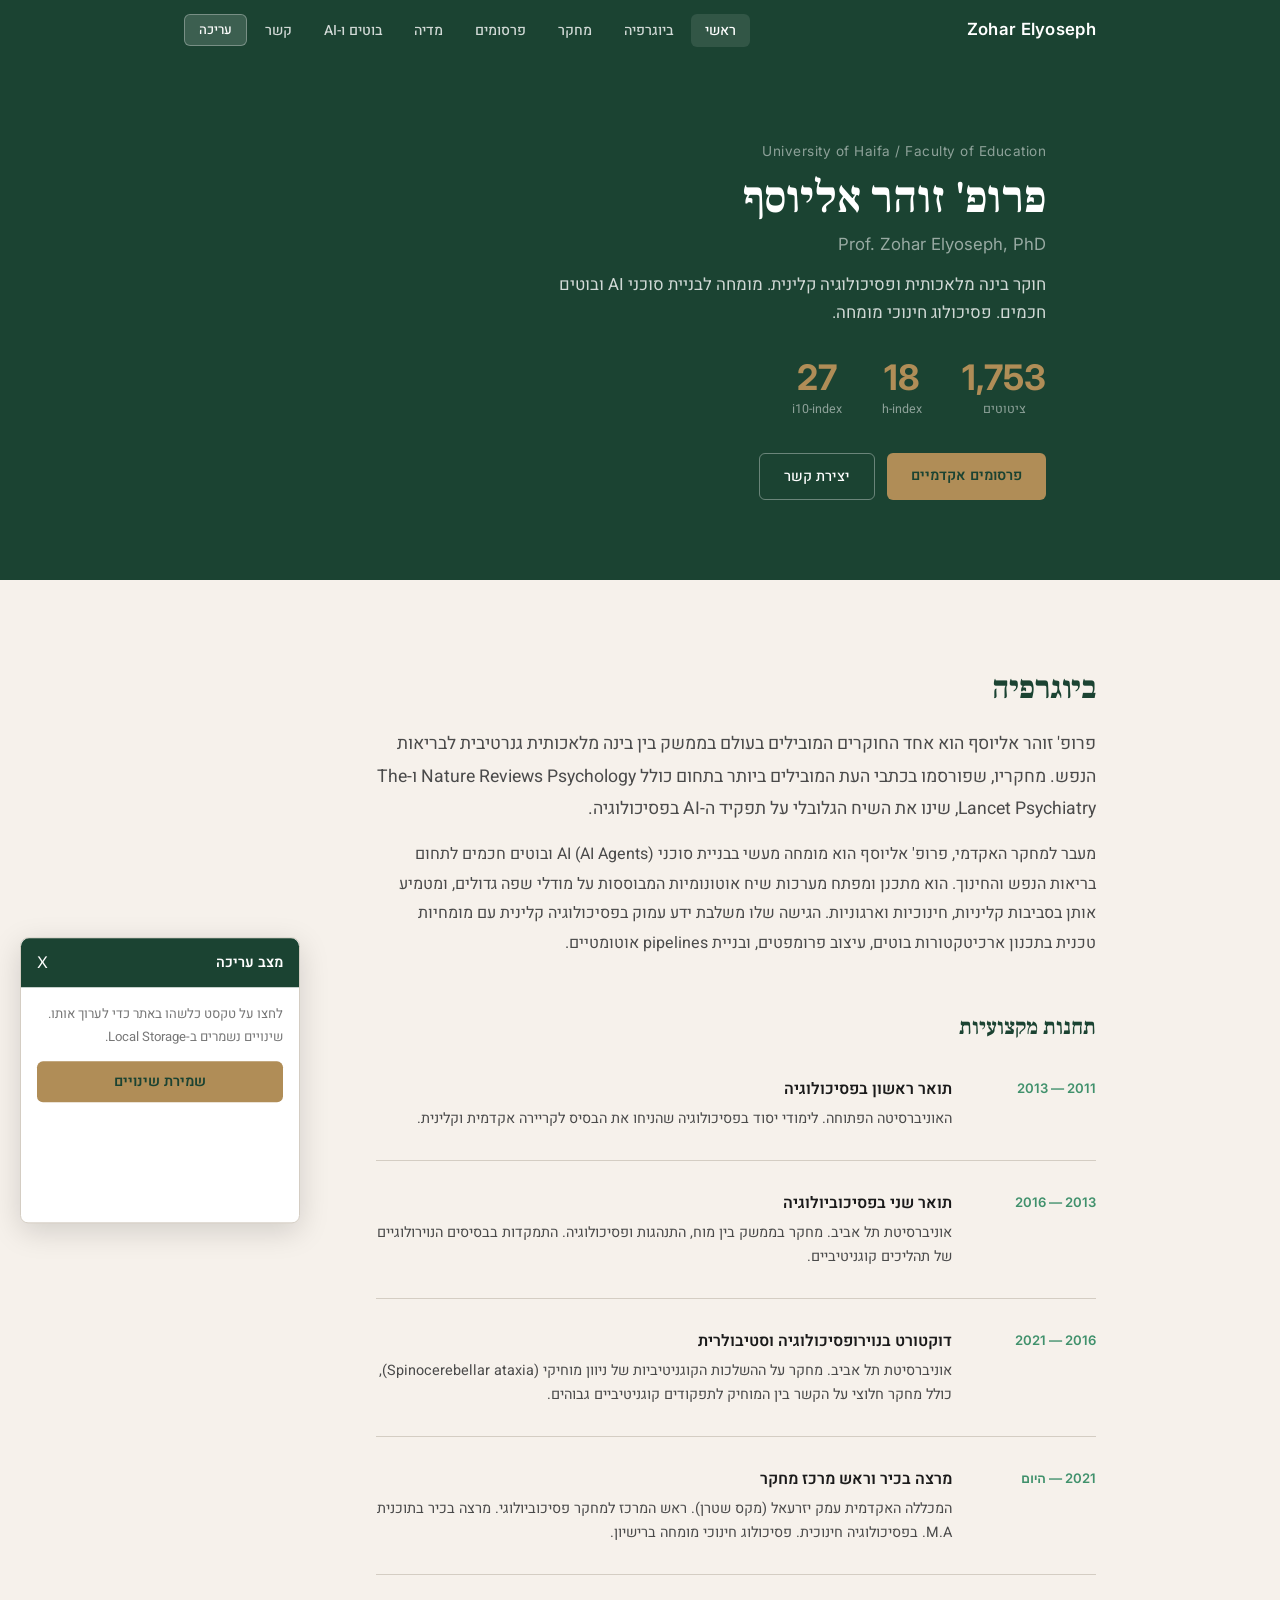
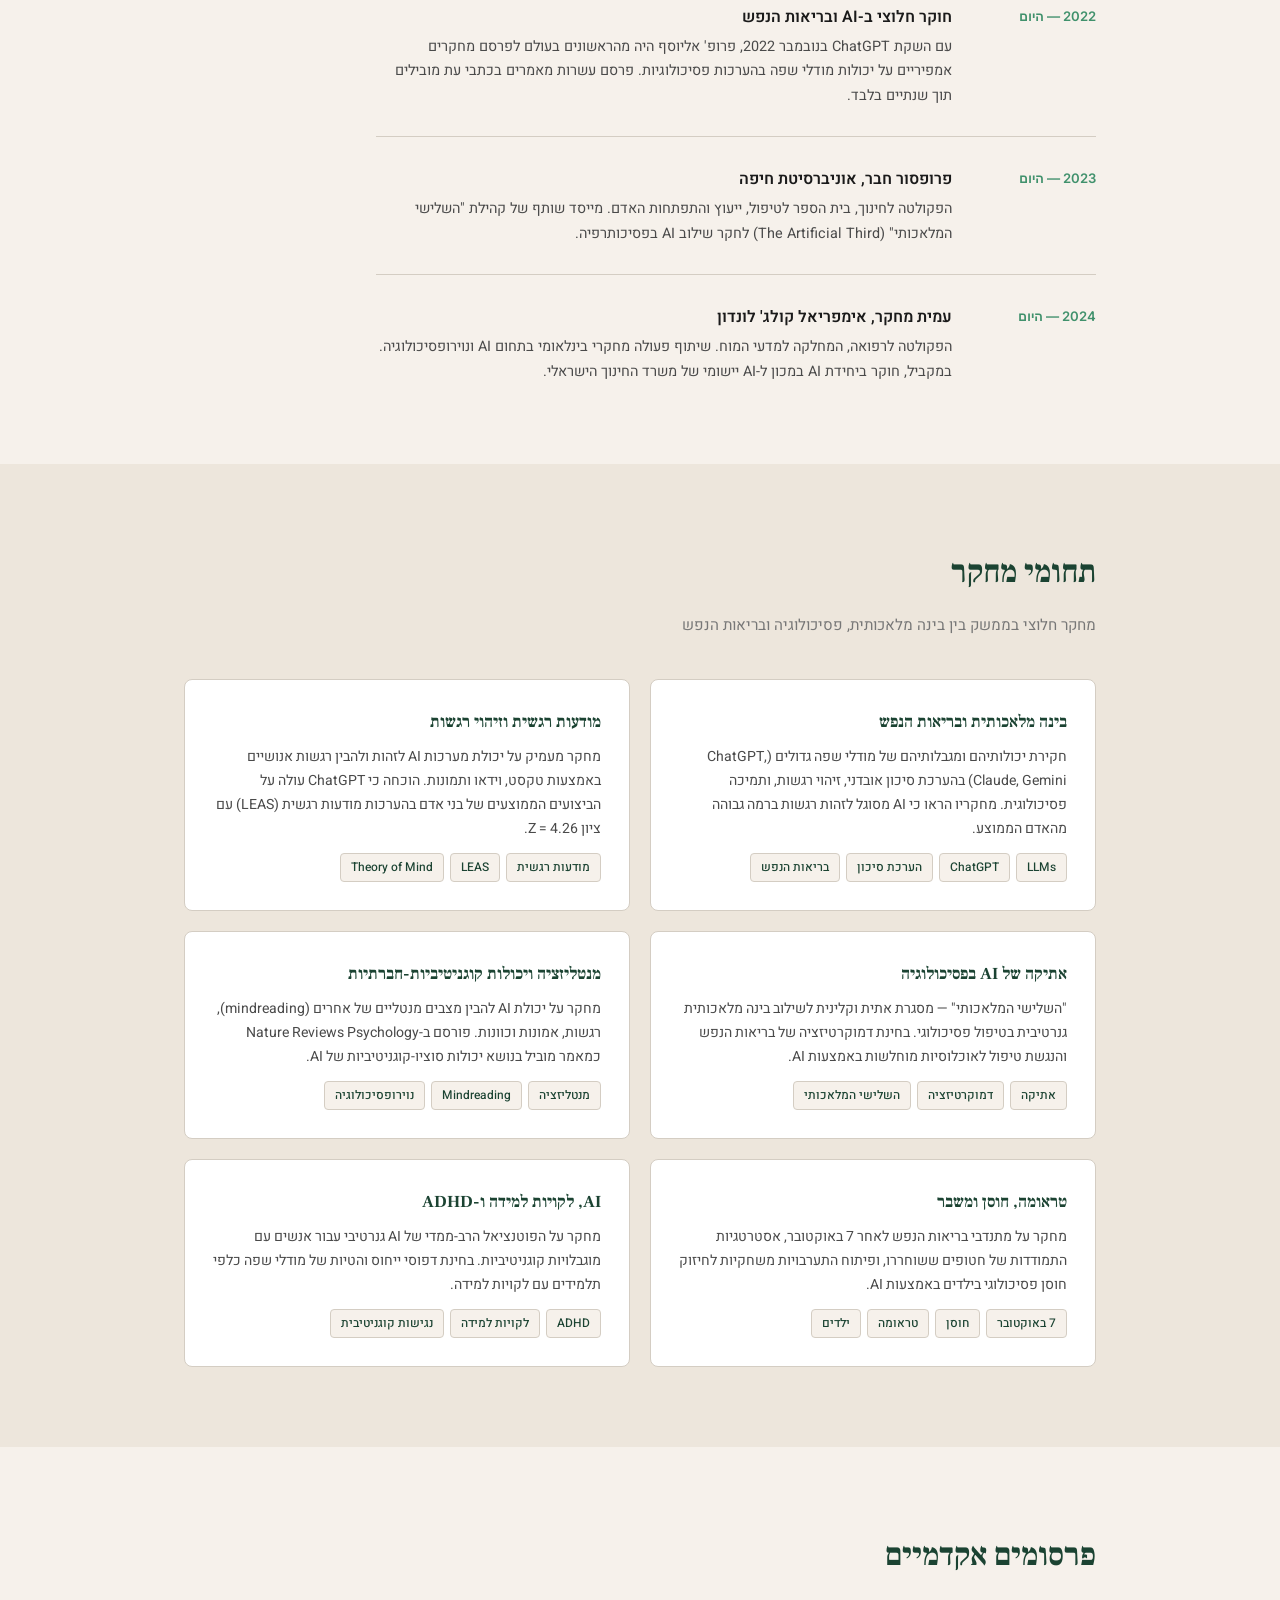
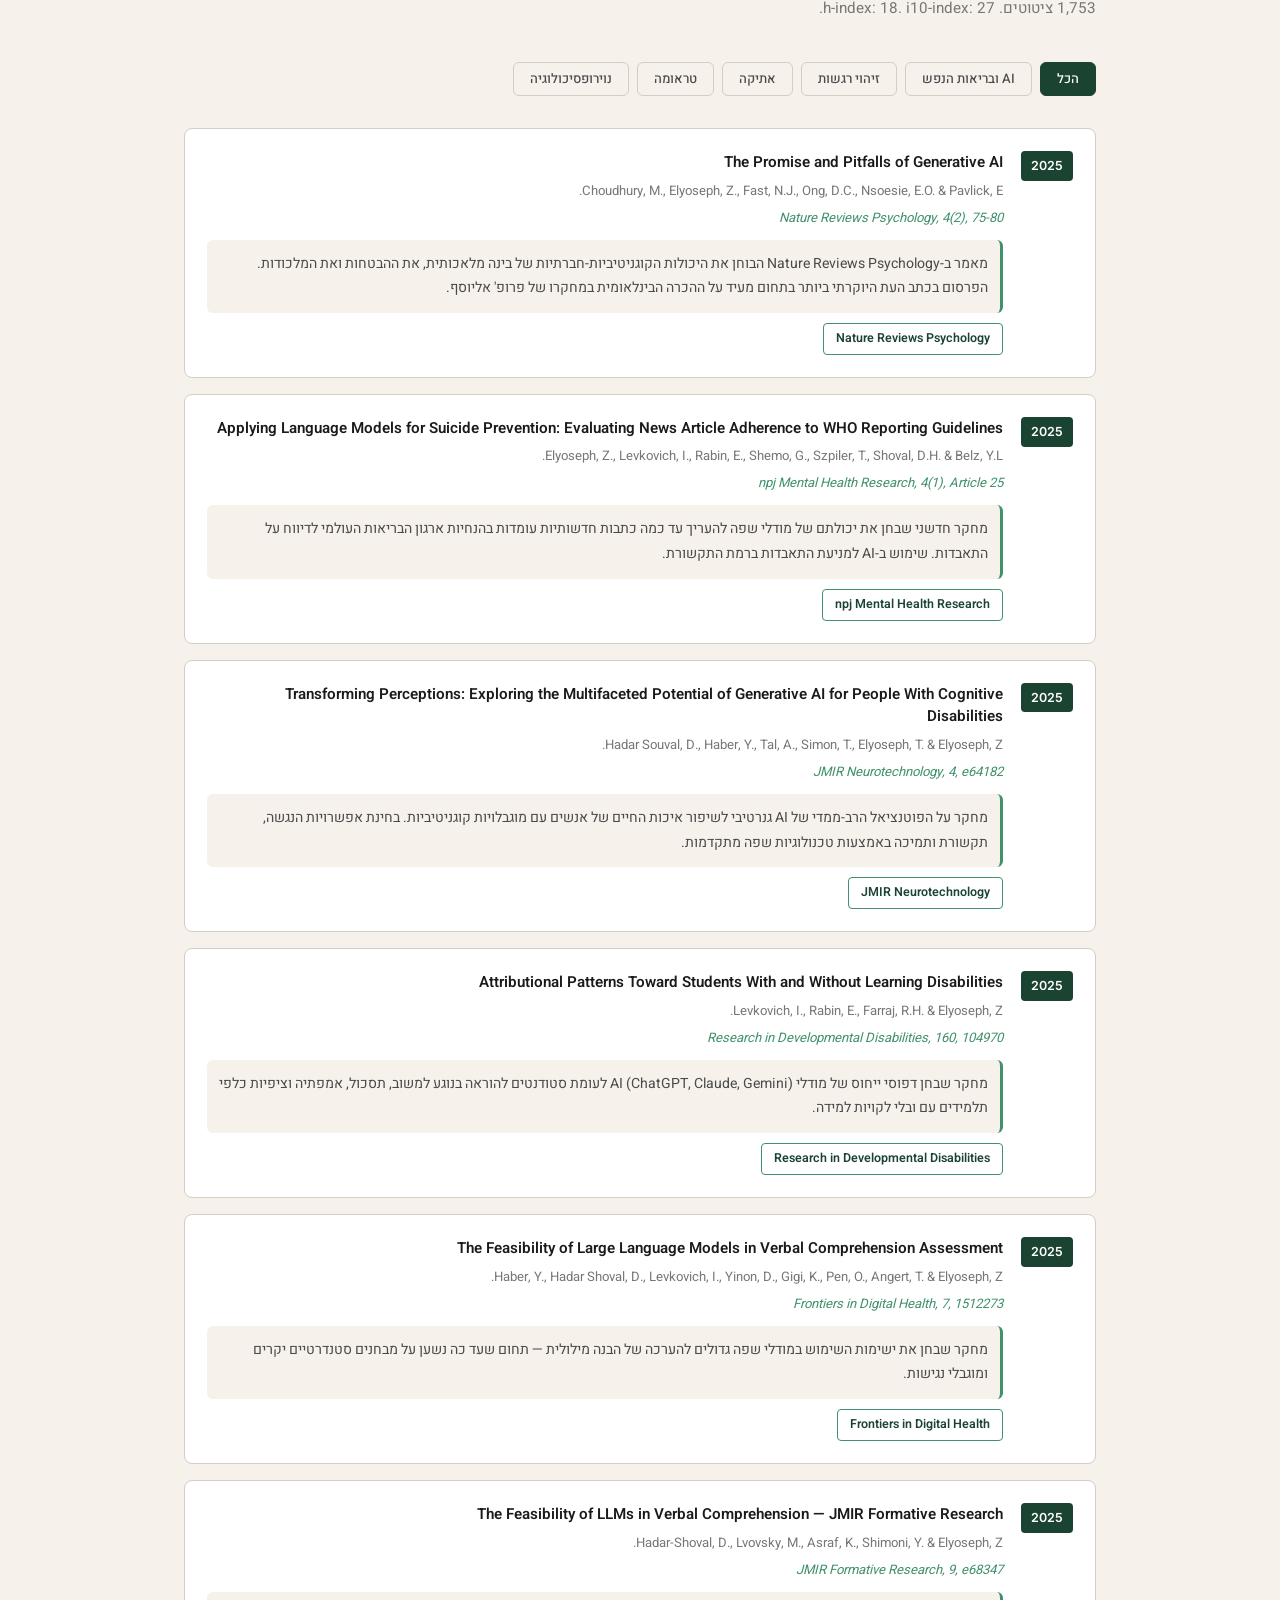
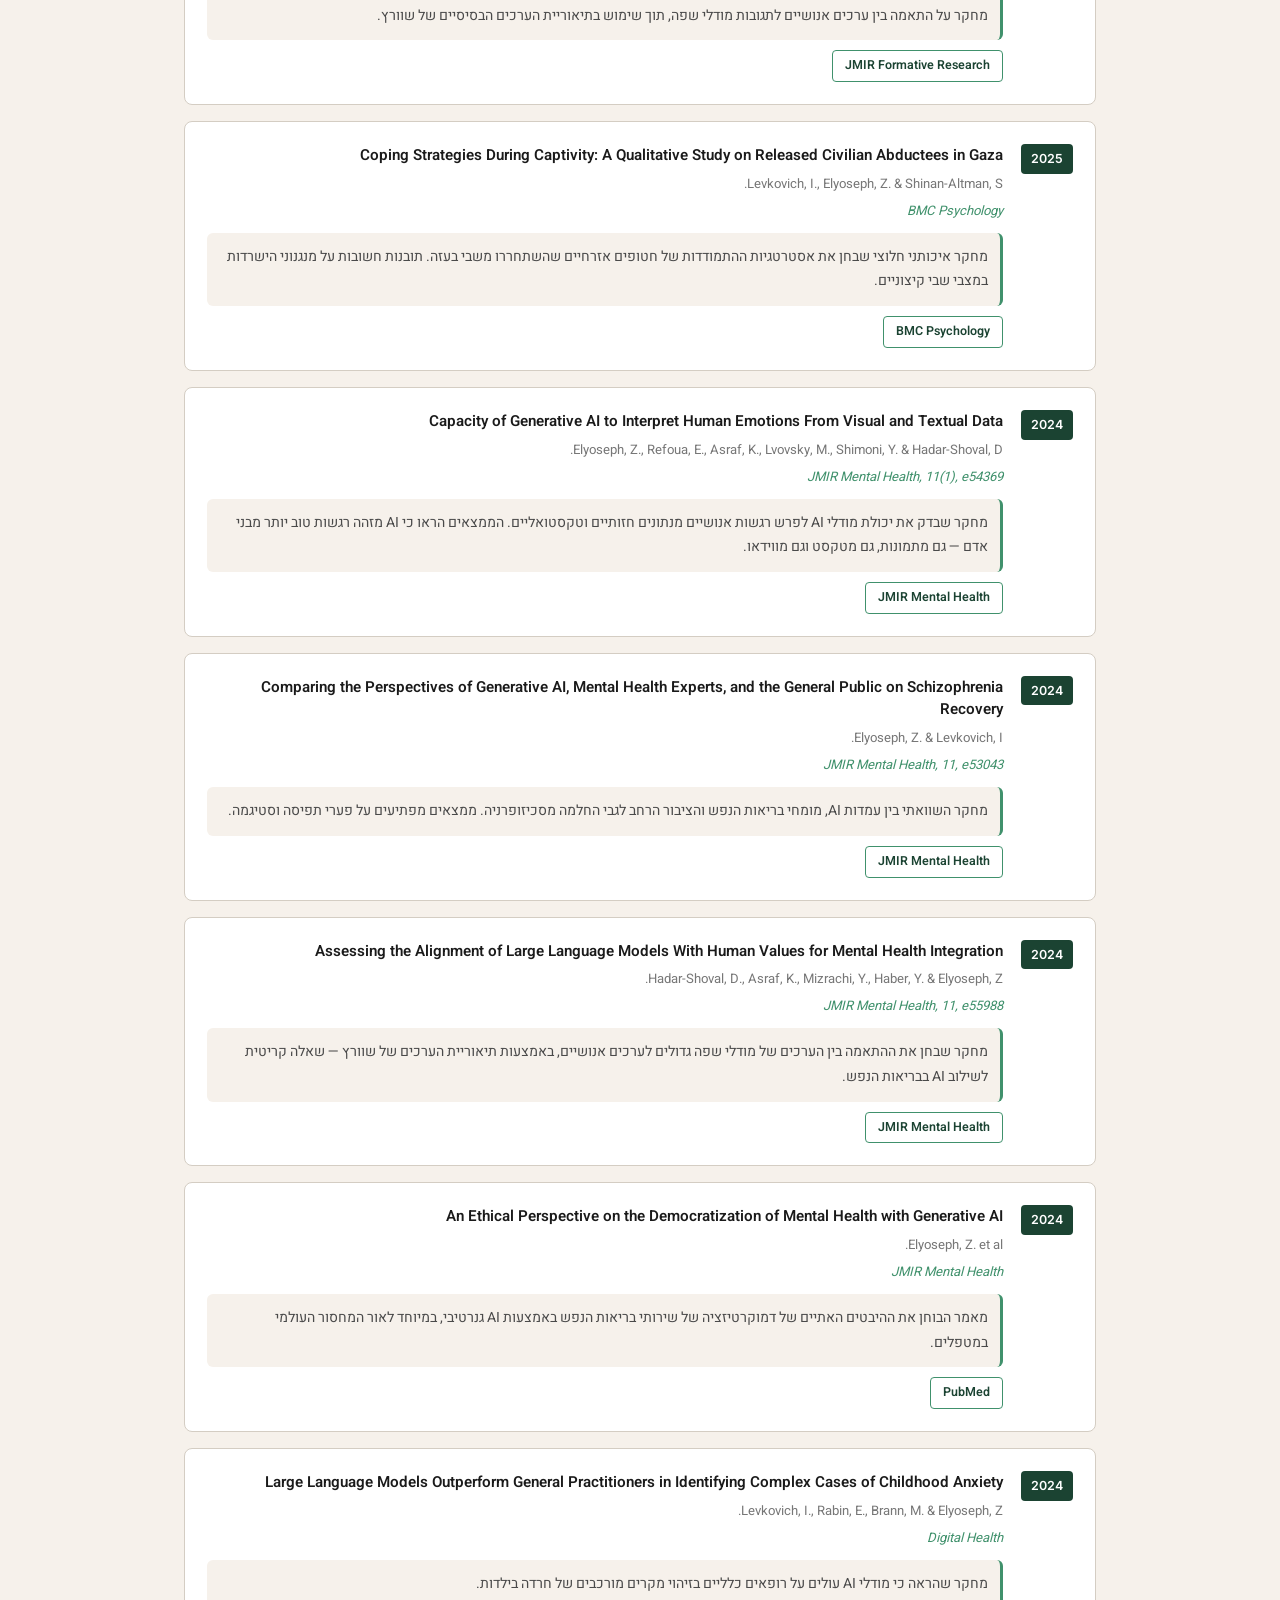
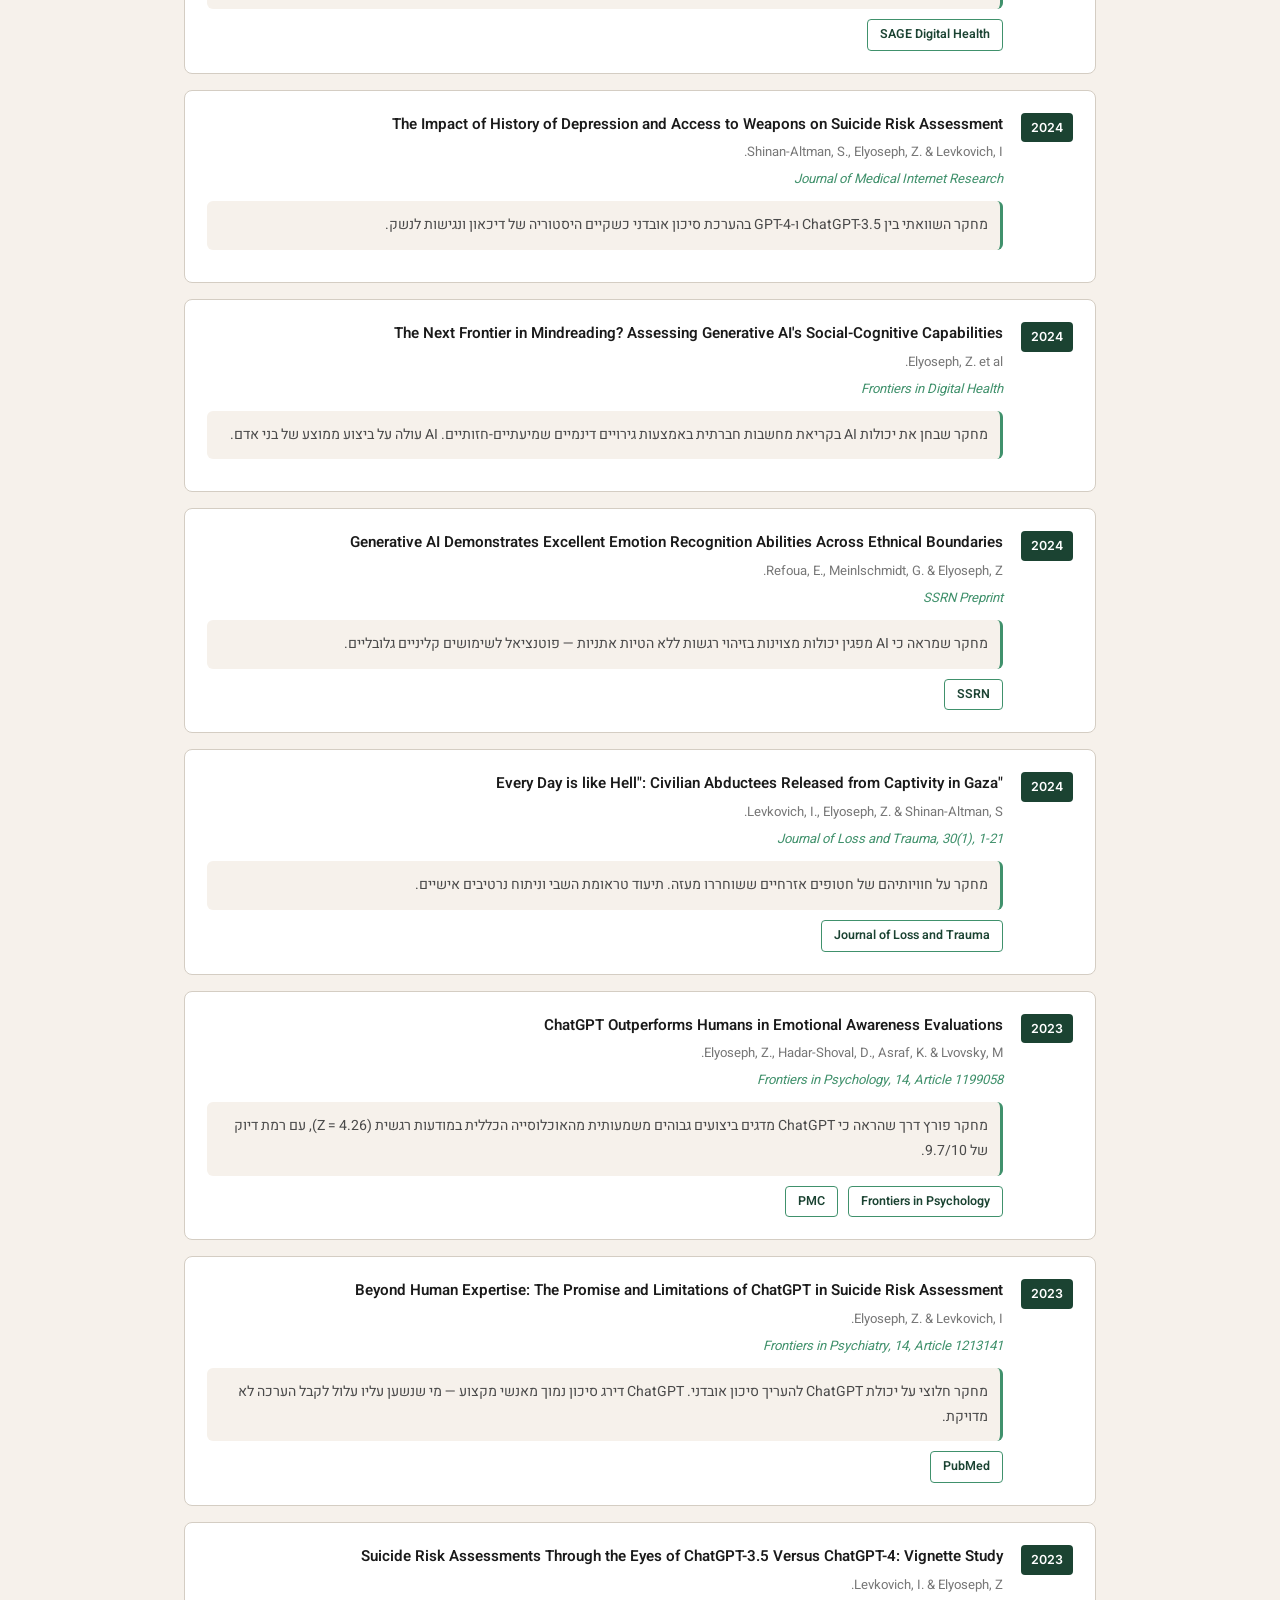
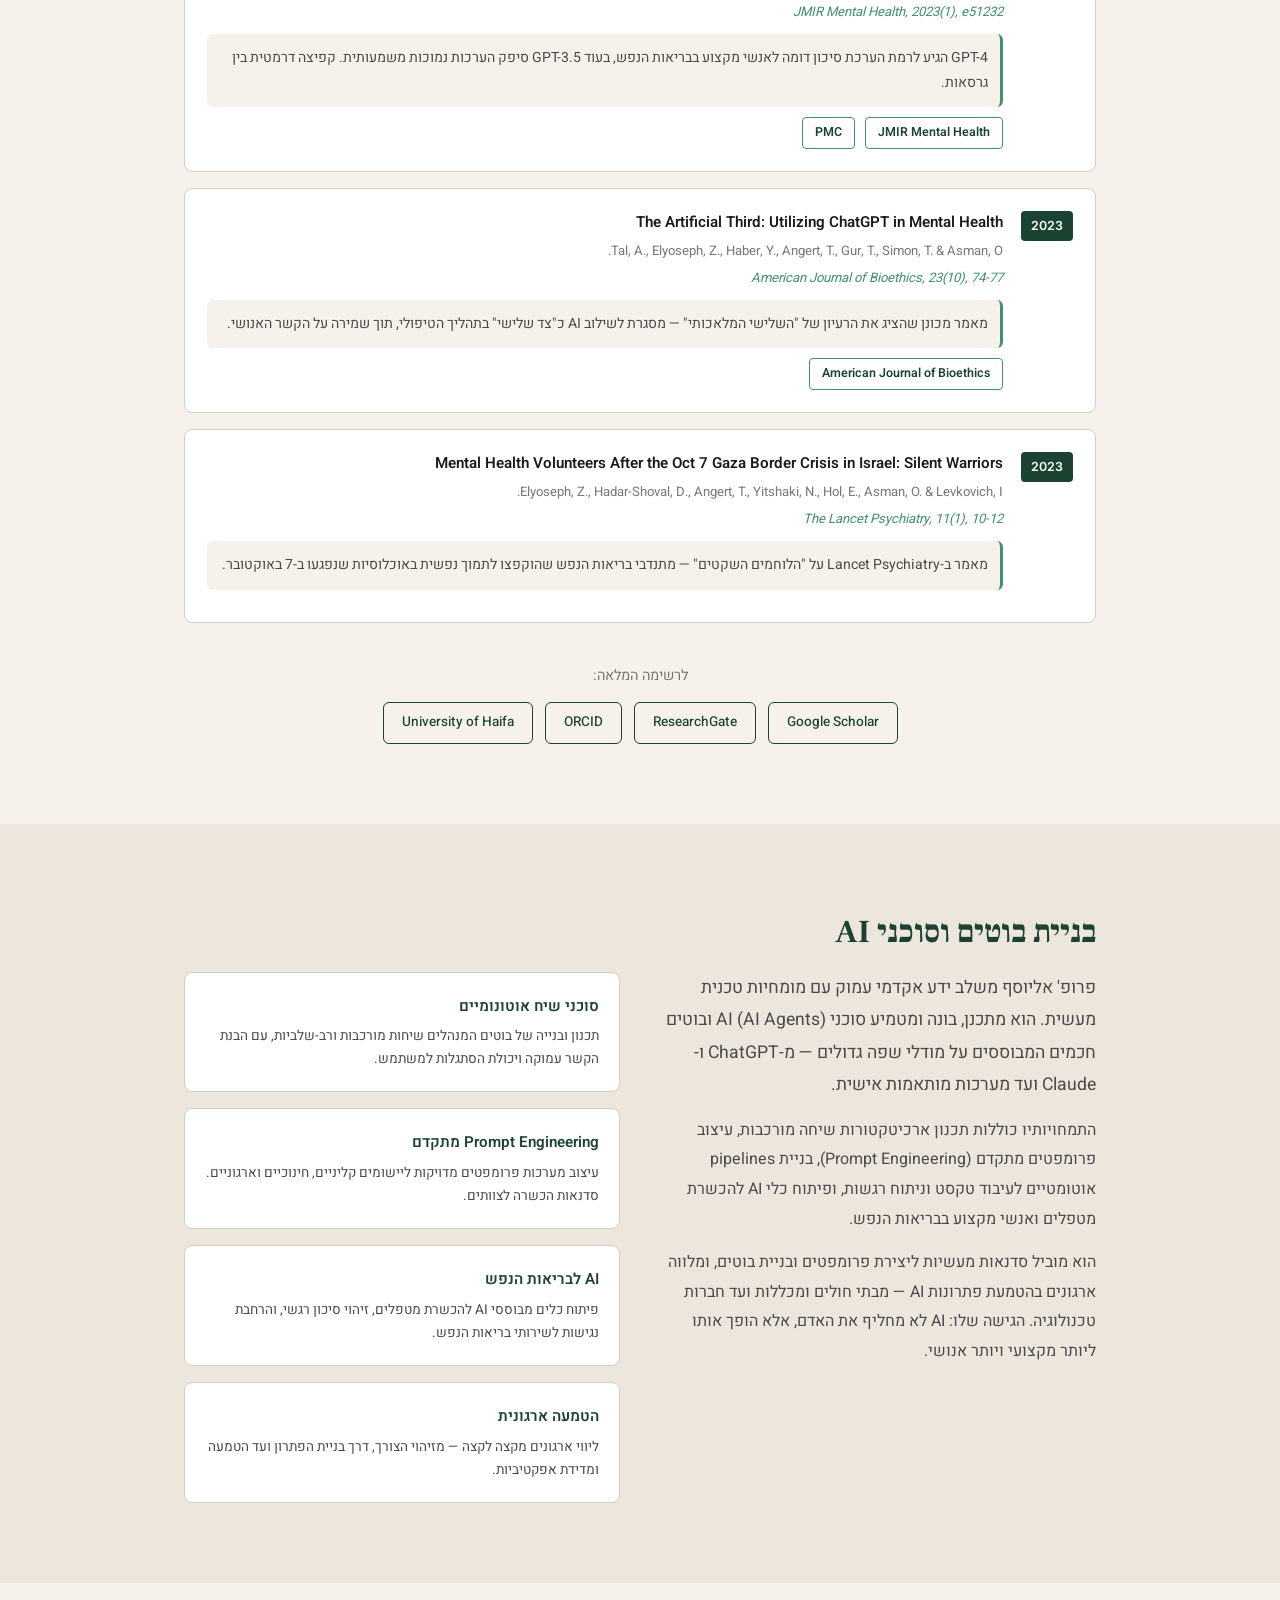
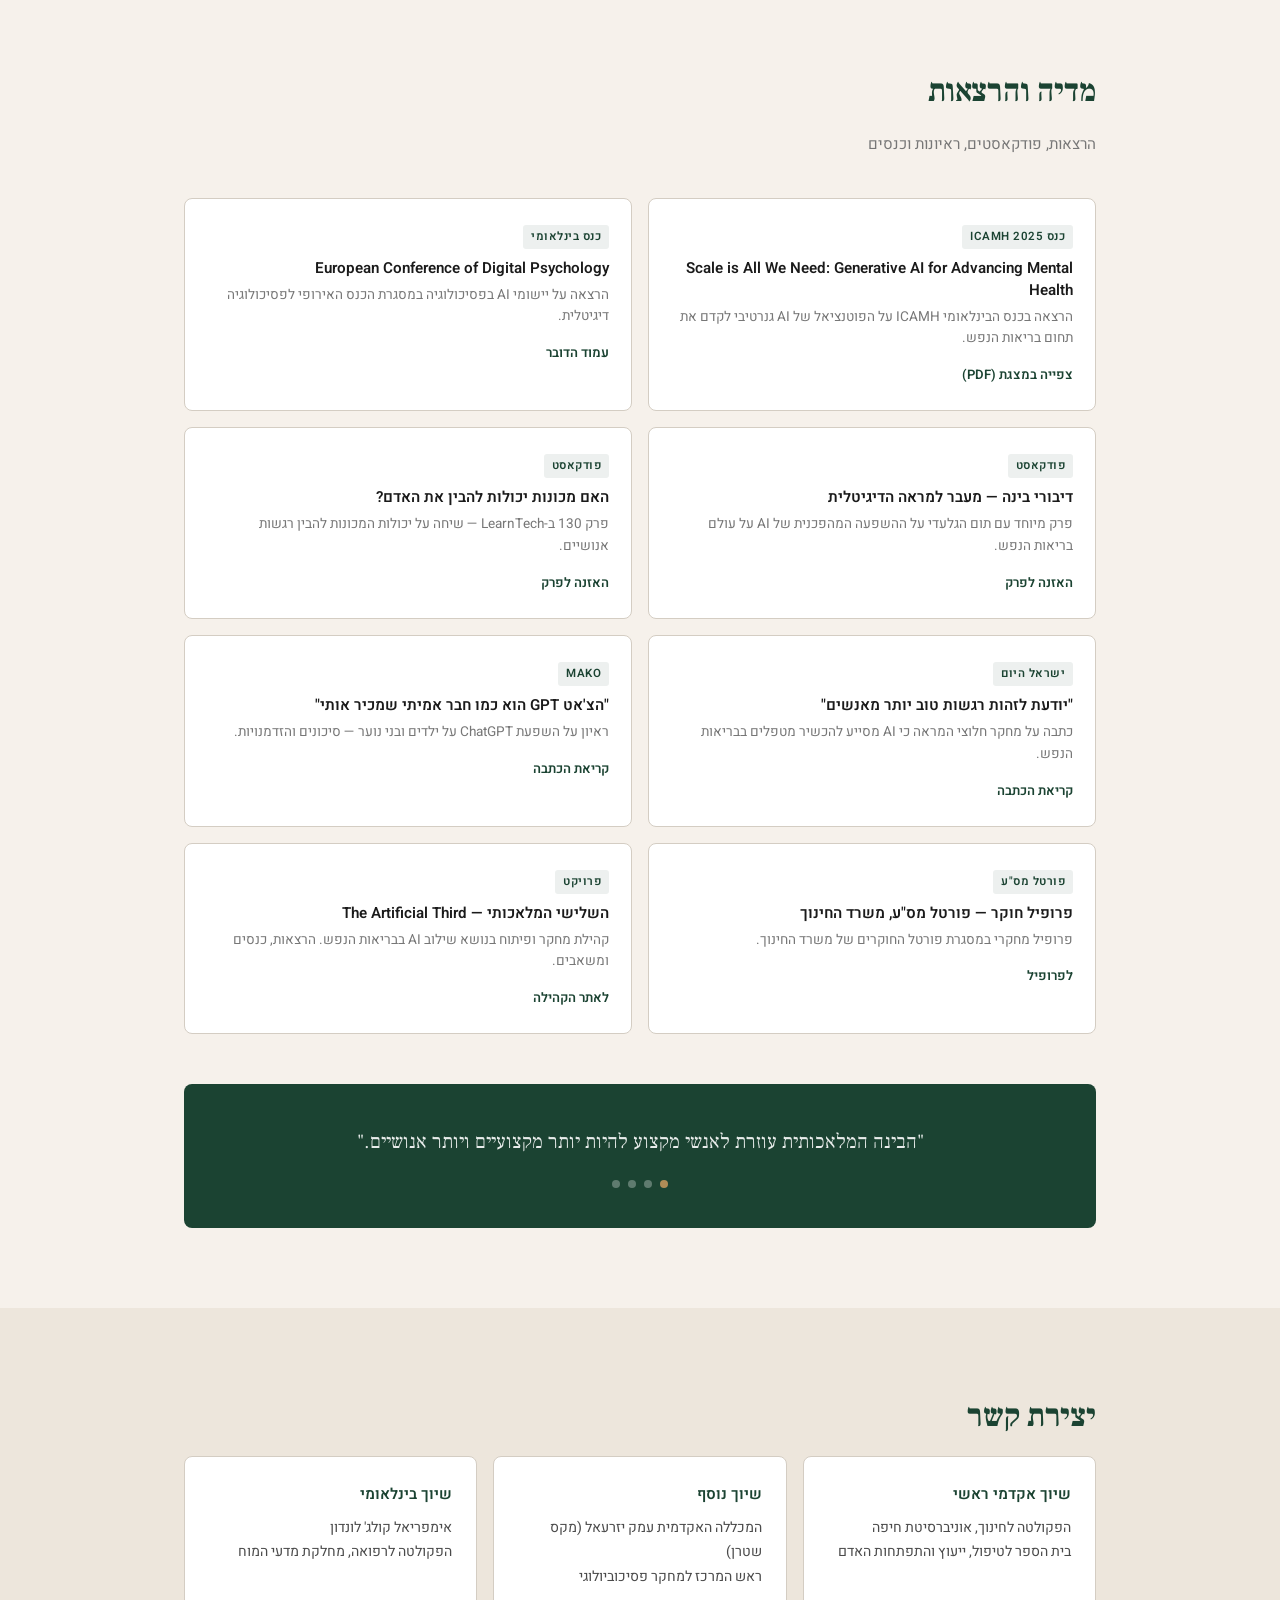
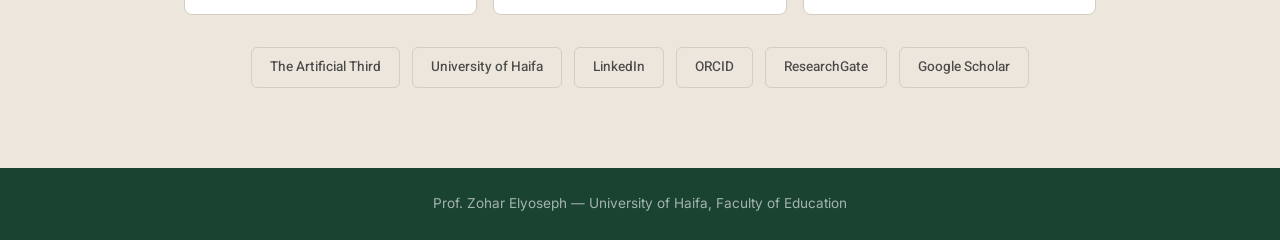
==== commit c16efdf2: "Update stats from Google Scholar: 1,753 citations, h-index 18, i10-index 27 https://claude.ai/code/s" ====
--- a/index.html
+++ b/index.html
@@ -45,16 +45,16 @@
                 <p class="hero-desc" contenteditable="false">חוקר בינה מלאכותית ופסיכולוגיה קלינית. מומחה לבניית סוכני AI ובוטים חכמים. פסיכולוג חינוכי מומחה.</p>
                 <div class="hero-numbers">
                     <div class="number-block">
-                        <span class="number" data-target="1288">0</span>
+                        <span class="number" data-target="1753">0</span>
                         <span class="number-label">ציטוטים</span>
                     </div>
                     <div class="number-block">
-                        <span class="number" data-target="69">0</span>
-                        <span class="number-label">פרסומים</span>
+                        <span class="number" data-target="18">0</span>
+                        <span class="number-label">h-index</span>
                     </div>
                     <div class="number-block">
-                        <span class="number" data-target="21">0</span>
-                        <span class="number-label">h-index</span>
+                        <span class="number" data-target="27">0</span>
+                        <span class="number-label">i10-index</span>
                     </div>
                 </div>
                 <div class="hero-actions">
@@ -193,7 +193,7 @@
     <section class="section" id="publications">
         <div class="container">
             <h2 class="section-title">פרסומים אקדמיים</h2>
-            <p class="section-desc">69+ מאמרים בכתבי עת מובילים. 1,288+ ציטוטים. h-index: 21.</p>
+            <p class="section-desc">1,753 ציטוטים. h-index: 18. i10-index: 27.</p>
 
             <div class="pub-filters">
                 <button class="pub-filter active" data-filter="all">הכל</button>
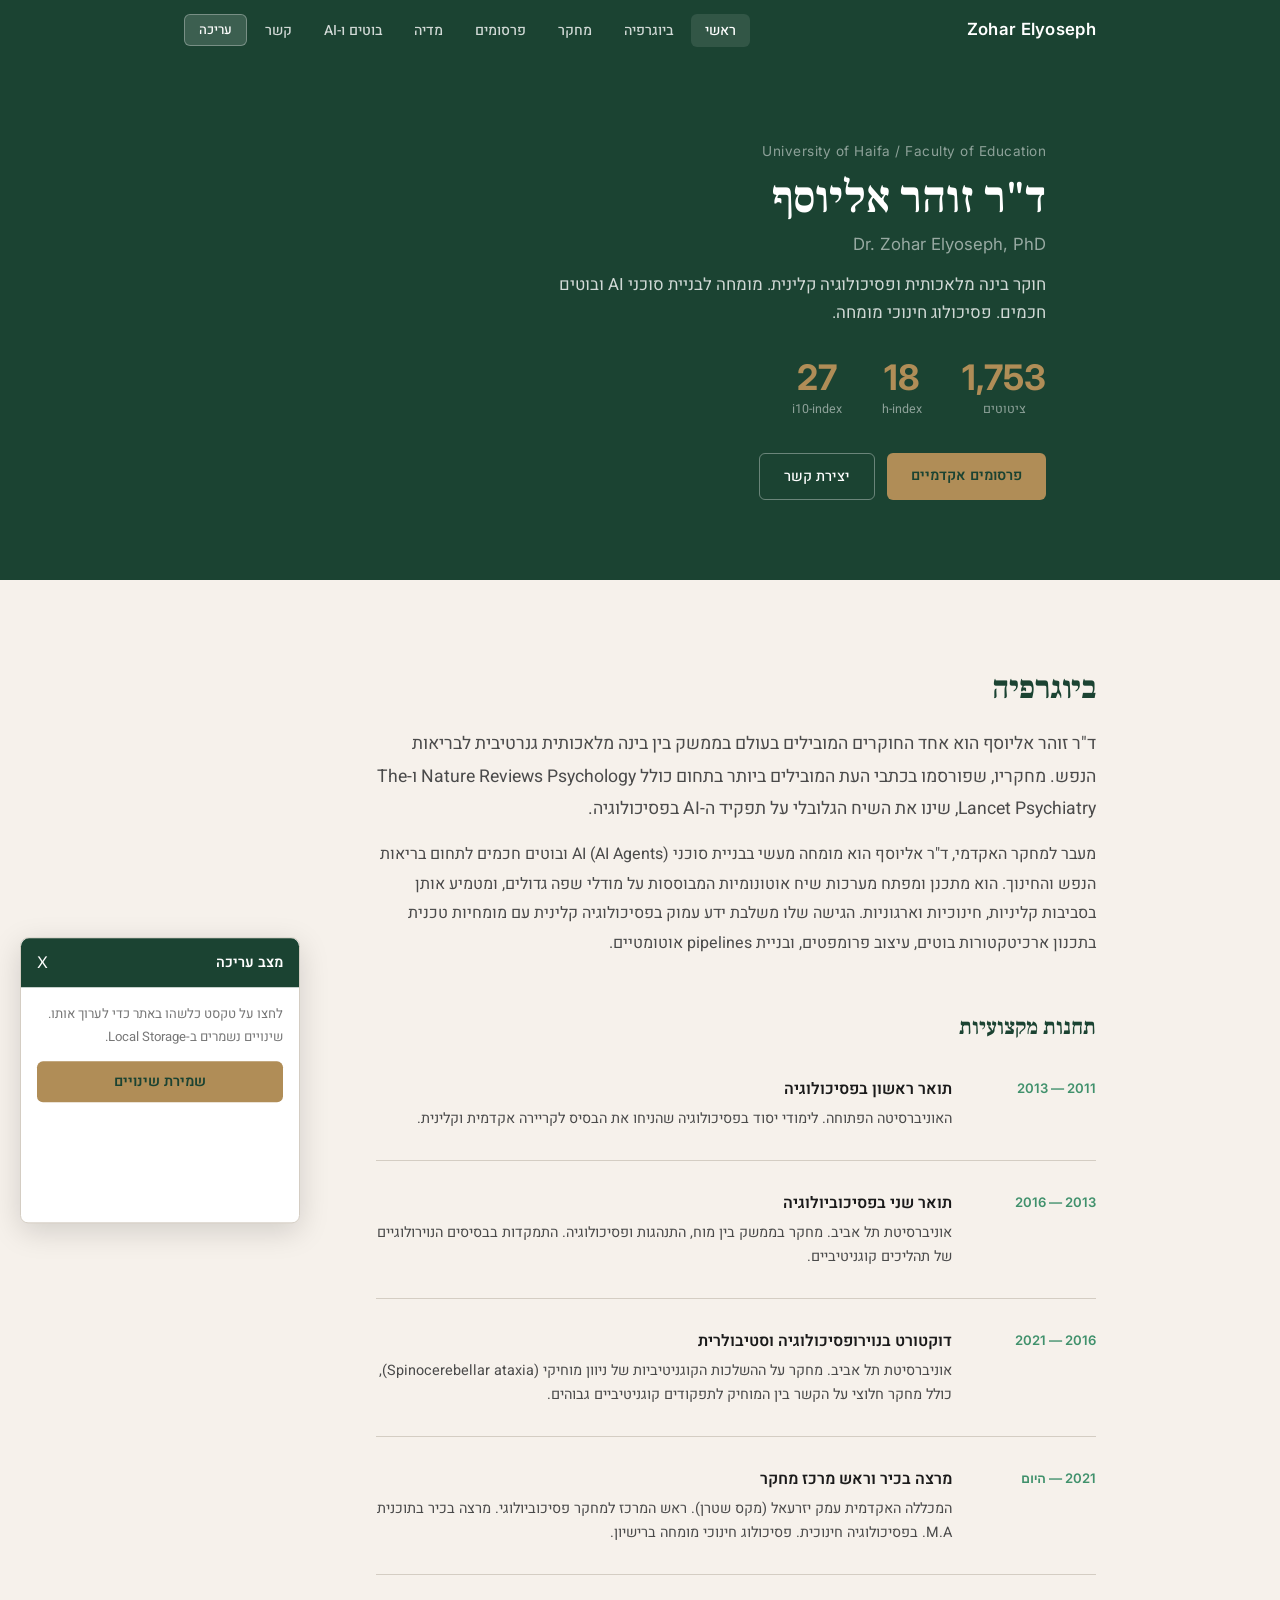
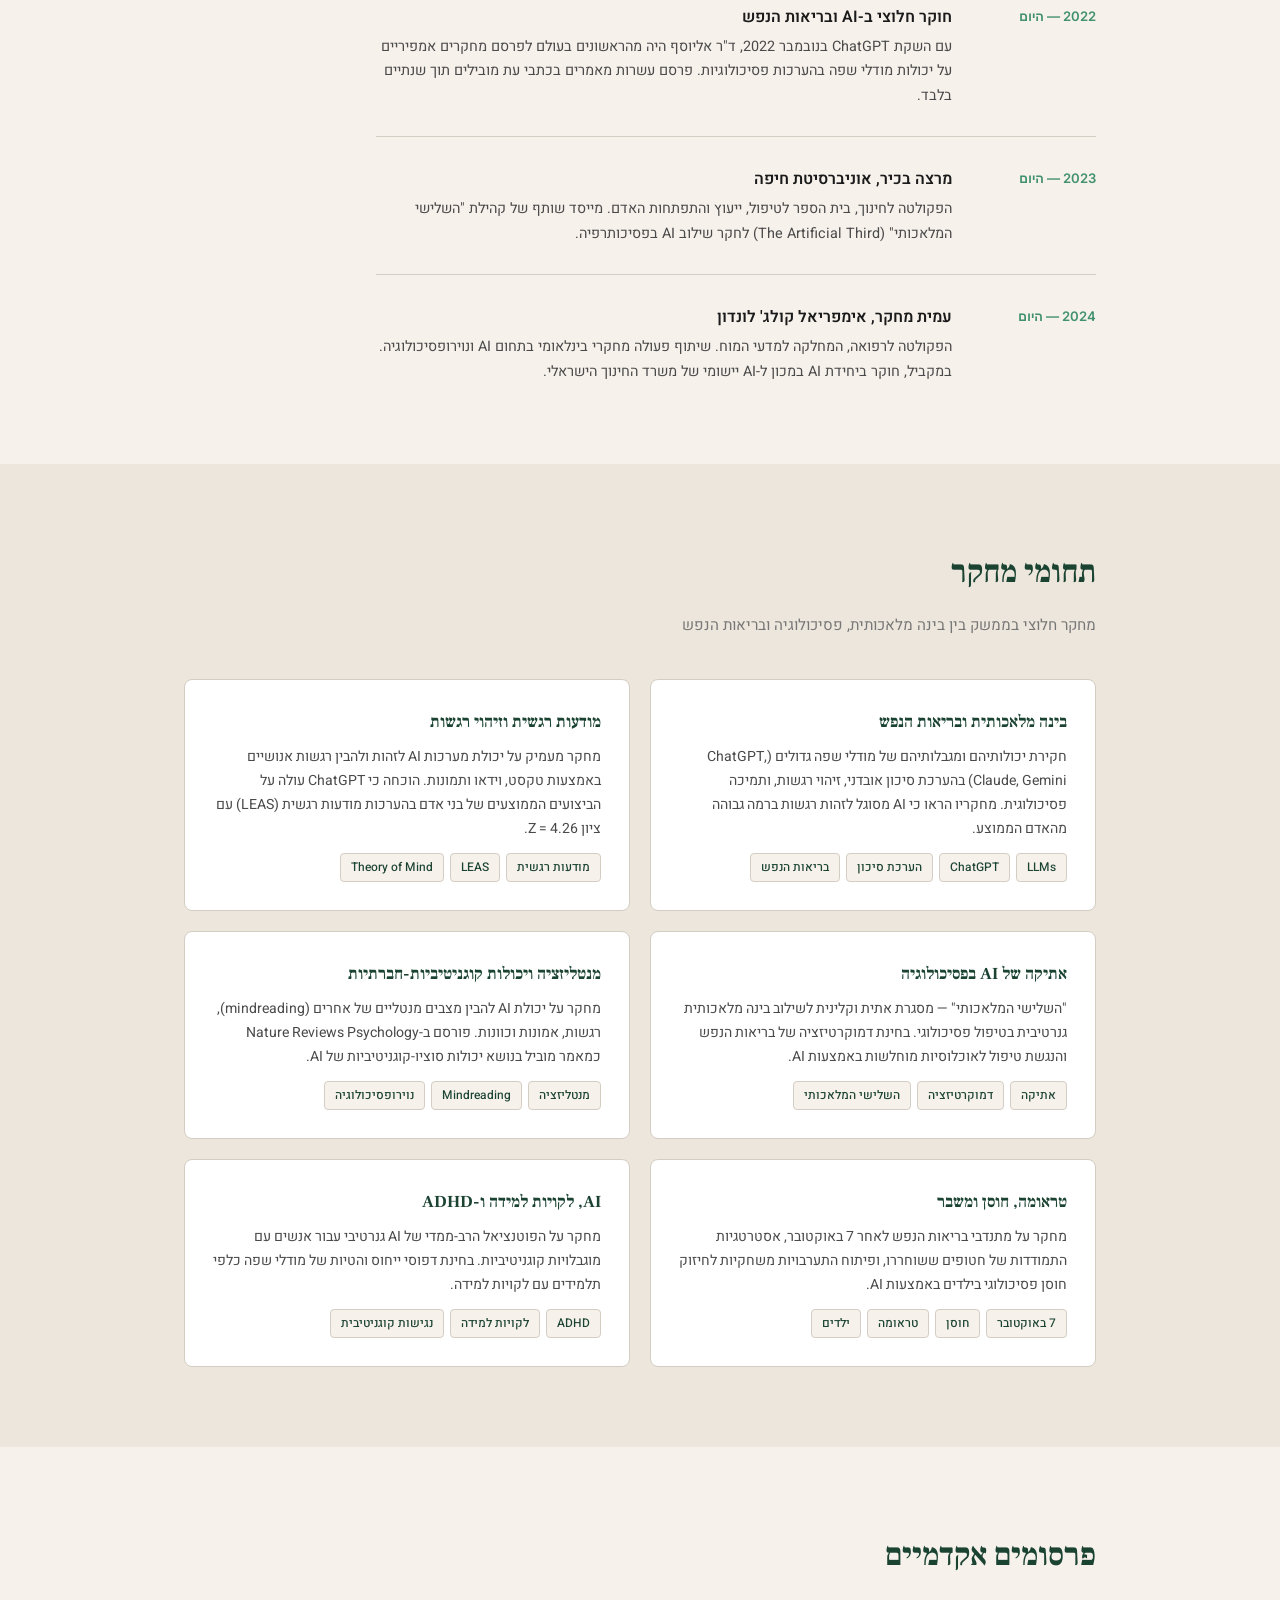
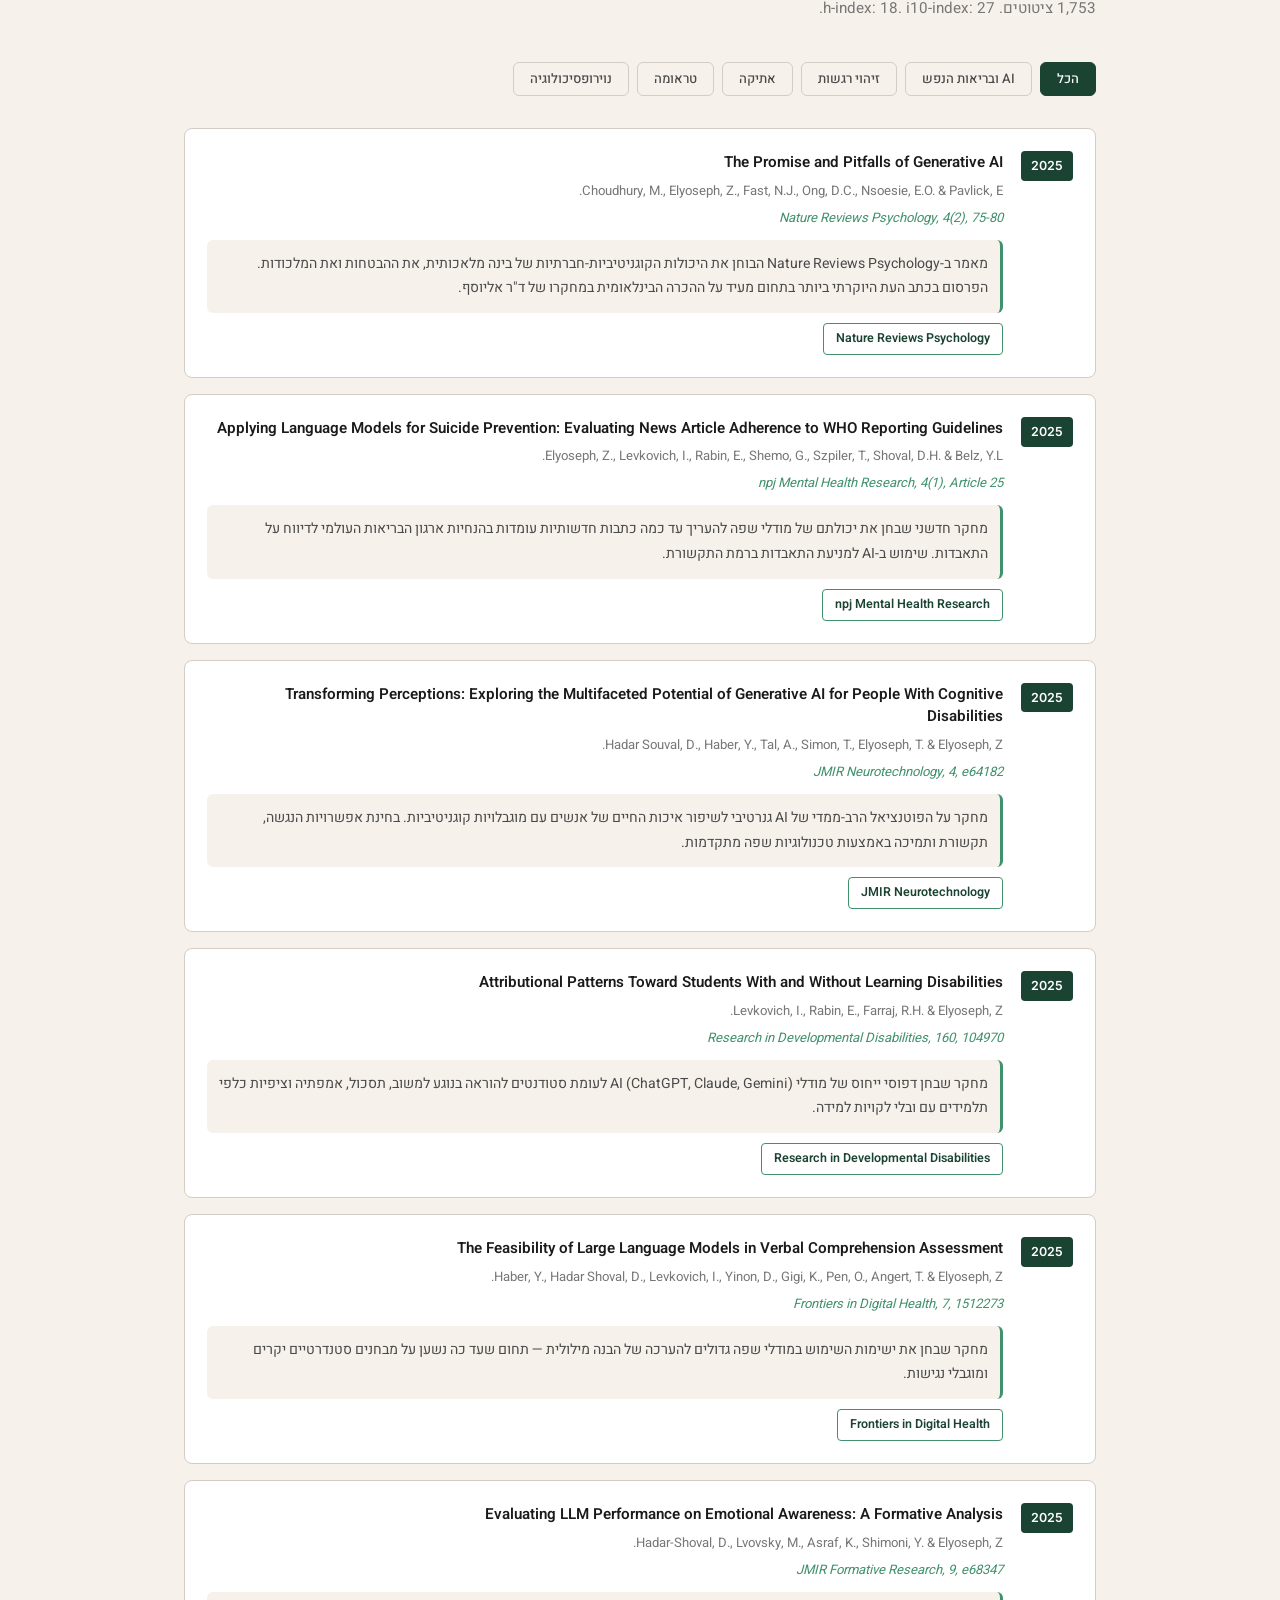
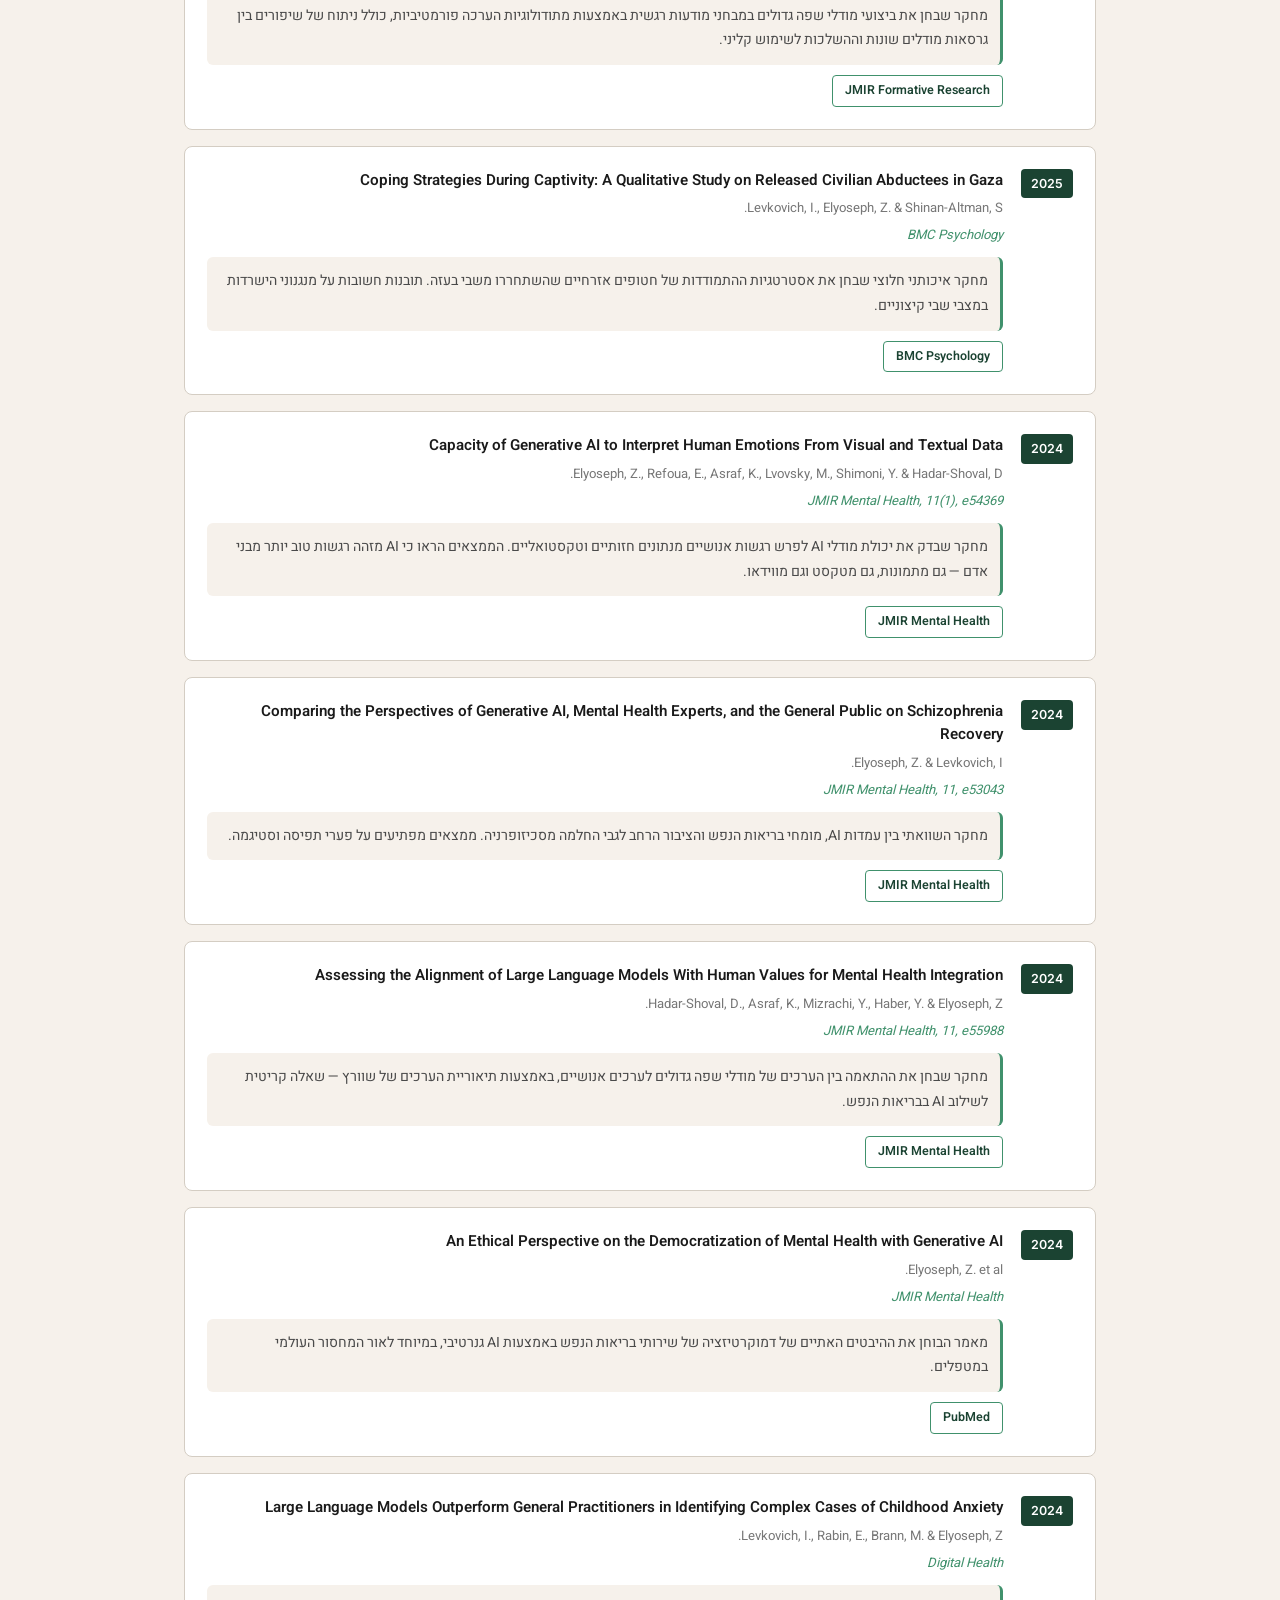
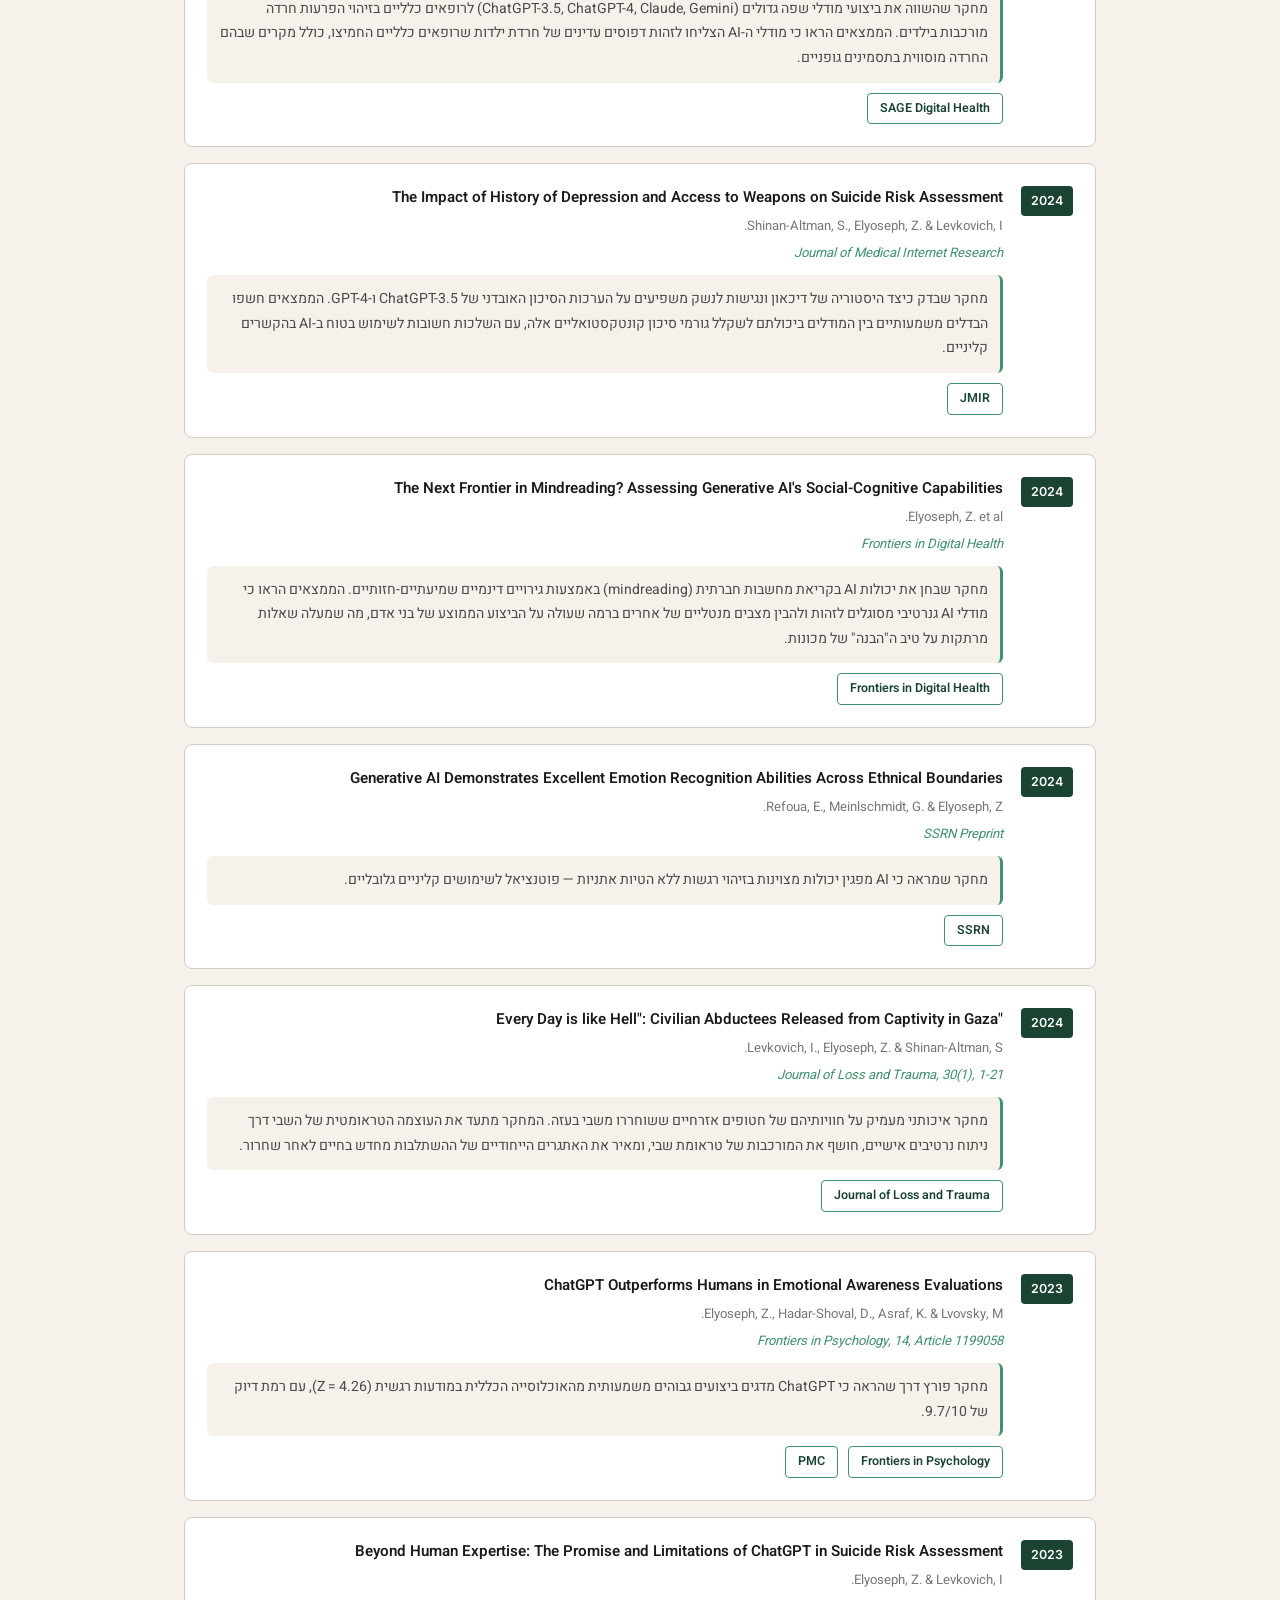
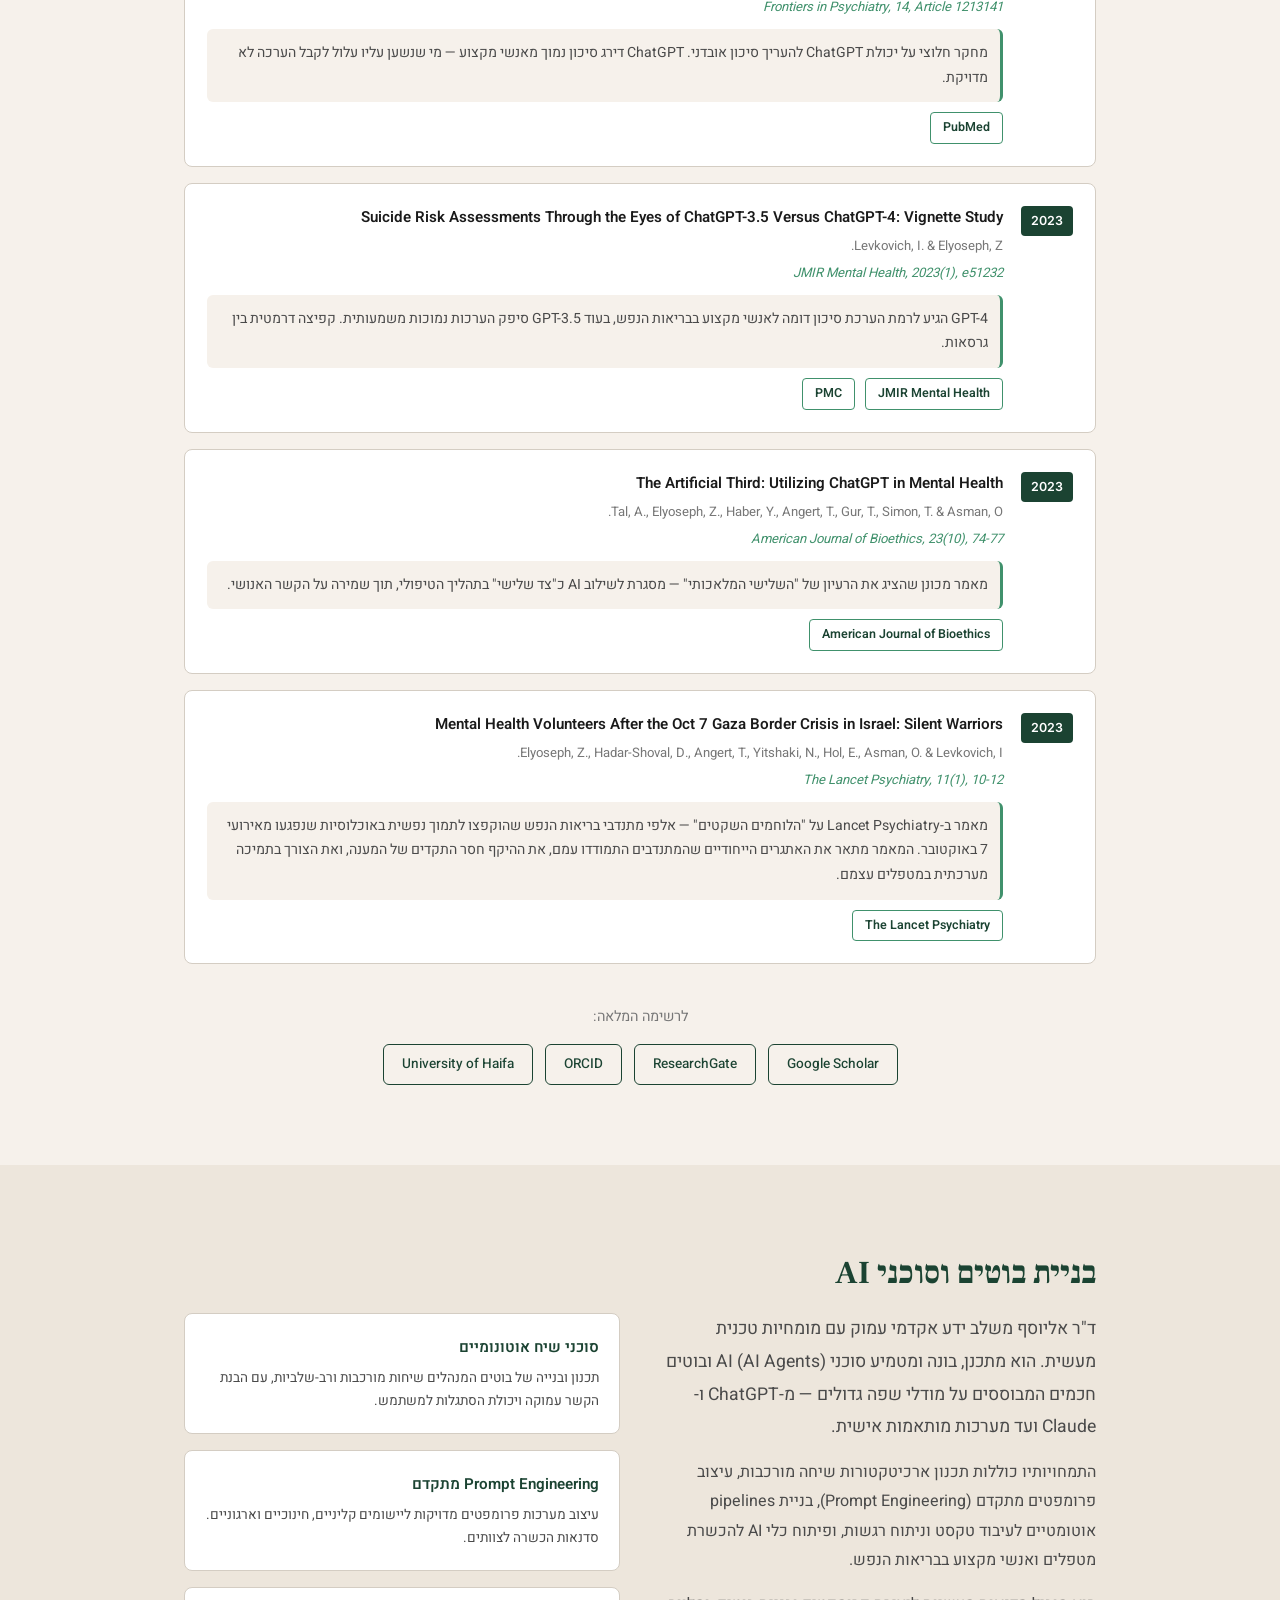
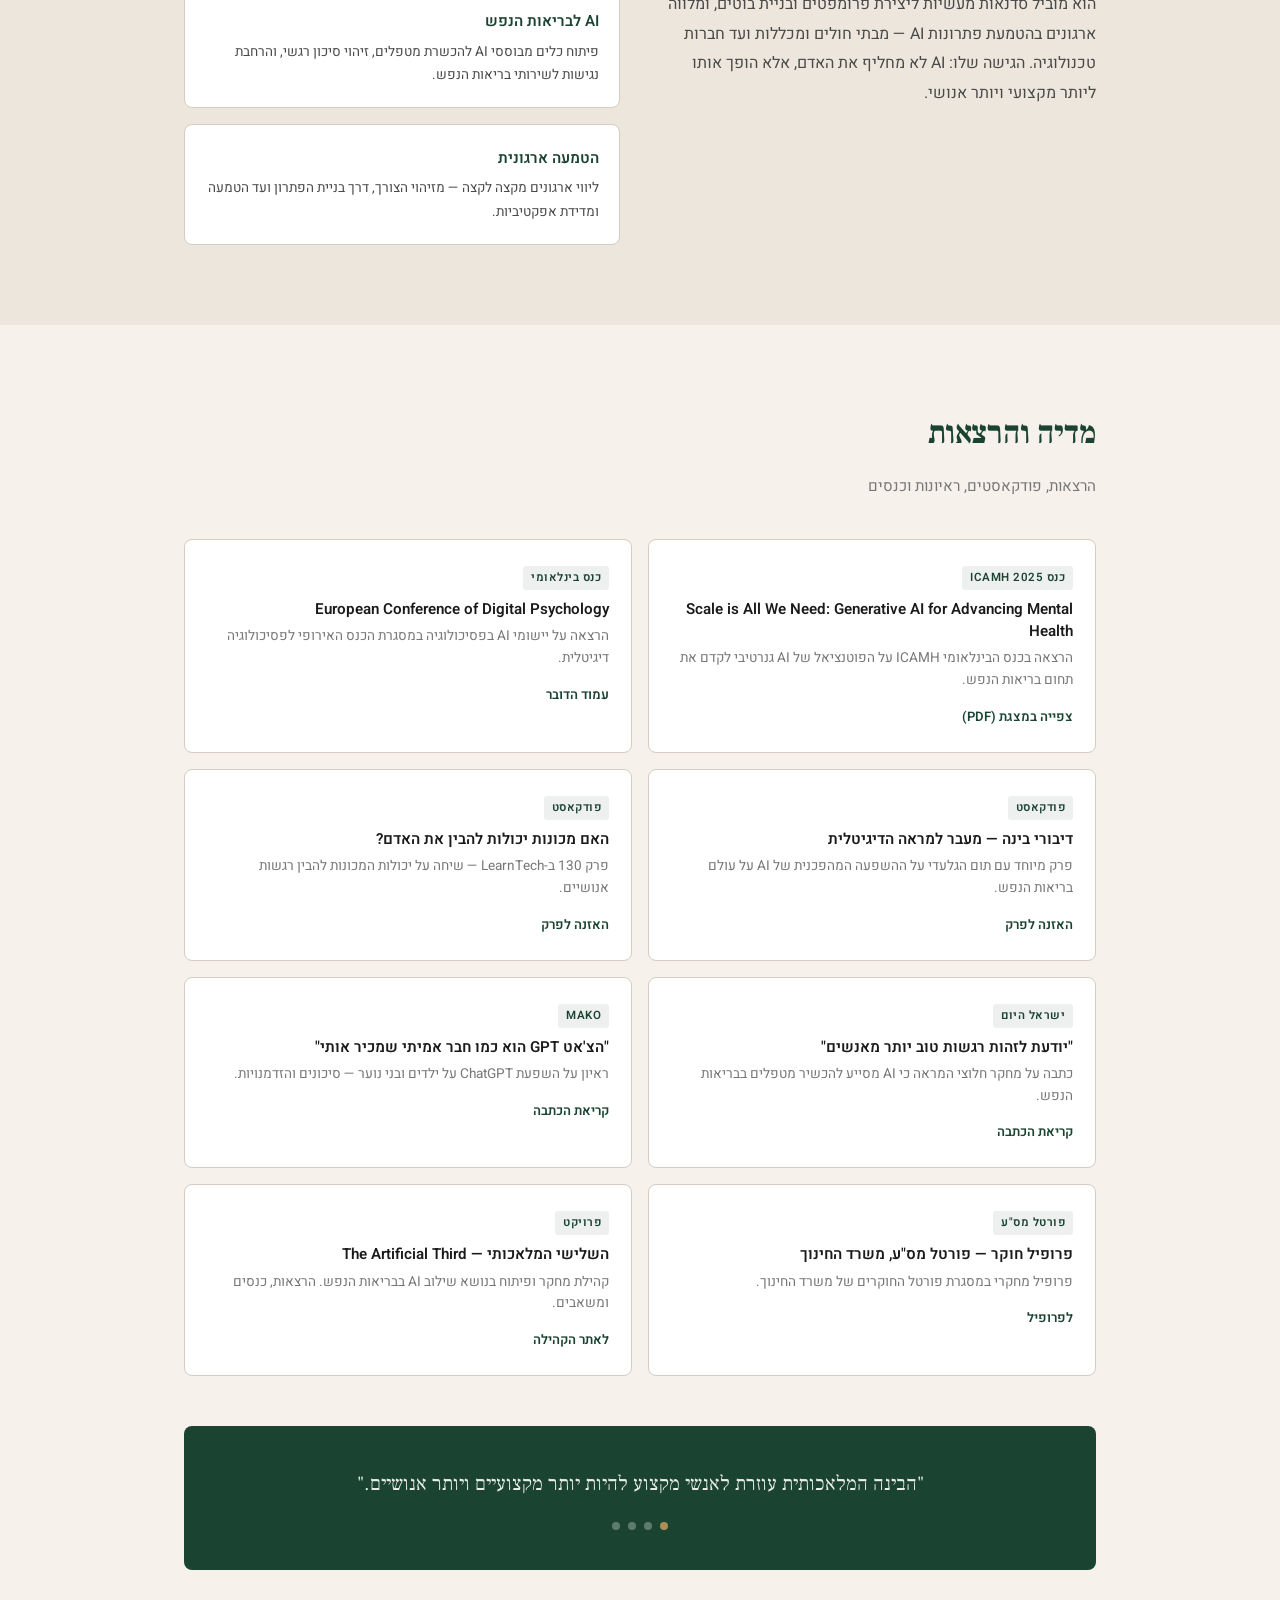
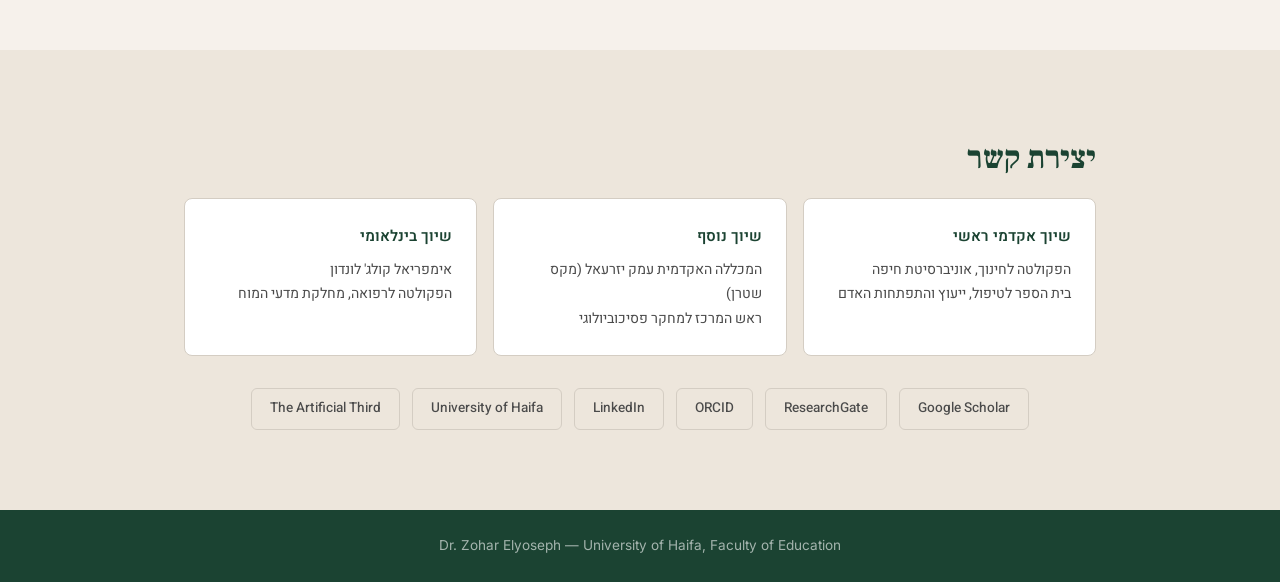
==== commit 94febc39: "Change Prof to Dr, fix publication links, improve all Hebrew abstracts - Changed all "פרופ'" to "ד"ר" ====
--- a/index.html
+++ b/index.html
@@ -3,8 +3,8 @@
 <head>
     <meta charset="UTF-8">
     <meta name="viewport" content="width=device-width, initial-scale=1.0">
-    <title>פרופ' זוהר אליוסף | Zohar Elyoseph</title>
-    <meta name="description" content="פרופ' זוהר אליוסף - חוקר בינה מלאכותית ופסיכולוגיה, אוניברסיטת חיפה. מומחה לבניית סוכני AI ובוטים חכמים.">
+    <title>ד"ר זוהר אליוסף | Zohar Elyoseph</title>
+    <meta name="description" content="ד"ר זוהר אליוסף - חוקר בינה מלאכותית ופסיכולוגיה, אוניברסיטת חיפה. מומחה לבניית סוכני AI ובוטים חכמים.">
     <link href="https://fonts.googleapis.com/css2?family=Heebo:wght@300;400;500;600;700;800;900&family=Frank+Ruhl+Libre:wght@300;400;500;700;900&family=Inter:wght@300;400;500;600;700&display=swap" rel="stylesheet">
     <link rel="stylesheet" href="style.css">
 </head>
@@ -35,13 +35,13 @@
         <div class="hero-inner">
             <div class="hero-portrait">
                 <img src="https://cris.haifa.ac.il/ws/portalfiles/portal/75092498/zohar.jpg"
-                     alt="פרופ' זוהר אליוסף"
+                     alt="ד"ר זוהר אליוסף"
                      onerror="this.style.display='none'">
             </div>
             <div class="hero-text">
                 <p class="hero-label">University of Haifa / Faculty of Education</p>
-                <h1 contenteditable="false">פרופ' זוהר אליוסף</h1>
-                <p class="hero-en">Prof. Zohar Elyoseph, PhD</p>
+                <h1 contenteditable="false">ד"ר זוהר אליוסף</h1>
+                <p class="hero-en">Dr. Zohar Elyoseph, PhD</p>
                 <p class="hero-desc" contenteditable="false">חוקר בינה מלאכותית ופסיכולוגיה קלינית. מומחה לבניית סוכני AI ובוטים חכמים. פסיכולוג חינוכי מומחה.</p>
                 <div class="hero-numbers">
                     <div class="number-block">
@@ -70,9 +70,9 @@
         <div class="container">
             <h2 class="section-title">ביוגרפיה</h2>
             <div class="bio-content" contenteditable="false">
-                <p class="bio-lead">פרופ' זוהר אליוסף הוא אחד החוקרים המובילים בעולם בממשק בין בינה מלאכותית גנרטיבית לבריאות הנפש. מחקריו, שפורסמו בכתבי העת המובילים ביותר בתחום כולל Nature Reviews Psychology ו-The Lancet Psychiatry, שינו את השיח הגלובלי על תפקיד ה-AI בפסיכולוגיה.</p>
-
-                <p>מעבר למחקר האקדמי, פרופ' אליוסף הוא מומחה מעשי בבניית סוכני AI (AI Agents) ובוטים חכמים לתחום בריאות הנפש והחינוך. הוא מתכנן ומפתח מערכות שיח אוטונומיות המבוססות על מודלי שפה גדולים, ומטמיע אותן בסביבות קליניות, חינוכיות וארגוניות. הגישה שלו משלבת ידע עמוק בפסיכולוגיה קלינית עם מומחיות טכנית בתכנון ארכיטקטורות בוטים, עיצוב פרומפטים, ובניית pipelines אוטומטיים.</p>
+                <p class="bio-lead">ד"ר זוהר אליוסף הוא אחד החוקרים המובילים בעולם בממשק בין בינה מלאכותית גנרטיבית לבריאות הנפש. מחקריו, שפורסמו בכתבי העת המובילים ביותר בתחום כולל Nature Reviews Psychology ו-The Lancet Psychiatry, שינו את השיח הגלובלי על תפקיד ה-AI בפסיכולוגיה.</p>
+
+                <p>מעבר למחקר האקדמי, ד"ר אליוסף הוא מומחה מעשי בבניית סוכני AI (AI Agents) ובוטים חכמים לתחום בריאות הנפש והחינוך. הוא מתכנן ומפתח מערכות שיח אוטונומיות המבוססות על מודלי שפה גדולים, ומטמיע אותן בסביבות קליניות, חינוכיות וארגוניות. הגישה שלו משלבת ידע עמוק בפסיכולוגיה קלינית עם מומחיות טכנית בתכנון ארכיטקטורות בוטים, עיצוב פרומפטים, ובניית pipelines אוטומטיים.</p>
             </div>
 
             <div class="timeline">
@@ -114,14 +114,14 @@
                     <div class="timeline-date">2022 — היום</div>
                     <div class="timeline-body">
                         <h4>חוקר חלוצי ב-AI ובריאות הנפש</h4>
-                        <p>עם השקת ChatGPT בנובמבר 2022, פרופ' אליוסף היה מהראשונים בעולם לפרסם מחקרים אמפיריים על יכולות מודלי שפה בהערכות פסיכולוגיות. פרסם עשרות מאמרים בכתבי עת מובילים תוך שנתיים בלבד.</p>
+                        <p>עם השקת ChatGPT בנובמבר 2022, ד"ר אליוסף היה מהראשונים בעולם לפרסם מחקרים אמפיריים על יכולות מודלי שפה בהערכות פסיכולוגיות. פרסם עשרות מאמרים בכתבי עת מובילים תוך שנתיים בלבד.</p>
                     </div>
                 </div>
 
                 <div class="timeline-item">
                     <div class="timeline-date">2023 — היום</div>
                     <div class="timeline-body">
-                        <h4>פרופסור חבר, אוניברסיטת חיפה</h4>
+                        <h4>מרצה בכיר, אוניברסיטת חיפה</h4>
                         <p>הפקולטה לחינוך, בית הספר לטיפול, ייעוץ והתפתחות האדם. מייסד שותף של קהילת "השלישי המלאכותי" (The Artificial Third) לחקר שילוב AI בפסיכותרפיה.</p>
                     </div>
                 </div>
@@ -212,7 +212,7 @@
                         <h3>The Promise and Pitfalls of Generative AI</h3>
                         <p class="pub-meta">Choudhury, M., Elyoseph, Z., Fast, N.J., Ong, D.C., Nsoesie, E.O. & Pavlick, E.</p>
                         <p class="pub-journal">Nature Reviews Psychology, 4(2), 75-80</p>
-                        <div class="pub-he">מאמר ב-Nature Reviews Psychology הבוחן את היכולות הקוגניטיביות-חברתיות של בינה מלאכותית, את ההבטחות ואת המלכודות. הפרסום בכתב העת היוקרתי ביותר בתחום מעיד על ההכרה הבינלאומית במחקרו של פרופ' אליוסף.</div>
+                        <div class="pub-he">מאמר ב-Nature Reviews Psychology הבוחן את היכולות הקוגניטיביות-חברתיות של בינה מלאכותית, את ההבטחות ואת המלכודות. הפרסום בכתב העת היוקרתי ביותר בתחום מעיד על ההכרה הבינלאומית במחקרו של ד"ר אליוסף.</div>
                         <div class="pub-actions">
                             <a href="https://www.nature.com/articles/s44159-024-00402-0" target="_blank">Nature Reviews Psychology</a>
                         </div>
@@ -253,7 +253,7 @@
                         <p class="pub-journal">Research in Developmental Disabilities, 160, 104970</p>
                         <div class="pub-he">מחקר שבחן דפוסי ייחוס של מודלי AI (ChatGPT, Claude, Gemini) לעומת סטודנטים להוראה בנוגע למשוב, תסכול, אמפתיה וציפיות כלפי תלמידים עם ובלי לקויות למידה.</div>
                         <div class="pub-actions">
-                            <a href="https://www.sciencedirect.com/journal/research-in-developmental-disabilities" target="_blank">Research in Developmental Disabilities</a>
+                            <a href="https://doi.org/10.1016/j.ridd.2025.104970" target="_blank">Research in Developmental Disabilities</a>
                         </div>
                     </div>
                 </article>
@@ -266,20 +266,20 @@
                         <p class="pub-journal">Frontiers in Digital Health, 7, 1512273</p>
                         <div class="pub-he">מחקר שבחן את ישימות השימוש במודלי שפה גדולים להערכה של הבנה מילולית — תחום שעד כה נשען על מבחנים סטנדרטיים יקרים ומוגבלי נגישות.</div>
                         <div class="pub-actions">
-                            <a href="https://www.frontiersin.org/journals/digital-health" target="_blank">Frontiers in Digital Health</a>
-                        </div>
-                    </div>
-                </article>
-
-                <article class="pub" data-category="neuro">
+                            <a href="https://doi.org/10.3389/fdgth.2025.1512273" target="_blank">Frontiers in Digital Health</a>
+                        </div>
+                    </div>
+                </article>
+
+                <article class="pub" data-category="emotion">
                     <span class="pub-year-badge">2025</span>
                     <div class="pub-body">
-                        <h3>The Feasibility of LLMs in Verbal Comprehension — JMIR Formative Research</h3>
+                        <h3>Evaluating LLM Performance on Emotional Awareness: A Formative Analysis</h3>
                         <p class="pub-meta">Hadar-Shoval, D., Lvovsky, M., Asraf, K., Shimoni, Y. & Elyoseph, Z.</p>
                         <p class="pub-journal">JMIR Formative Research, 9, e68347</p>
-                        <div class="pub-he">מחקר על התאמה בין ערכים אנושיים לתגובות מודלי שפה, תוך שימוש בתיאוריית הערכים הבסיסיים של שוורץ.</div>
-                        <div class="pub-actions">
-                            <a href="https://formative.jmir.org/2025/1/e68347" target="_blank">JMIR Formative Research</a>
+                        <div class="pub-he">מחקר שבחן את ביצועי מודלי שפה גדולים במבחני מודעות רגשית באמצעות מתודולוגיות הערכה פורמטיביות, כולל ניתוח של שיפורים בין גרסאות מודלים שונות וההשלכות לשימוש קליני.</div>
+                        <div class="pub-actions">
+                            <a href="https://doi.org/10.2196/68347" target="_blank">JMIR Formative Research</a>
                         </div>
                     </div>
                 </article>
@@ -355,7 +355,7 @@
                         <h3>Large Language Models Outperform General Practitioners in Identifying Complex Cases of Childhood Anxiety</h3>
                         <p class="pub-meta">Levkovich, I., Rabin, E., Brann, M. & Elyoseph, Z.</p>
                         <p class="pub-journal">Digital Health</p>
-                        <div class="pub-he">מחקר שהראה כי מודלי AI עולים על רופאים כלליים בזיהוי מקרים מורכבים של חרדה בילדות.</div>
+                        <div class="pub-he">מחקר שהשווה את ביצועי מודלי שפה גדולים (ChatGPT-3.5, ChatGPT-4, Claude, Gemini) לרופאים כלליים בזיהוי הפרעות חרדה מורכבות בילדים. הממצאים הראו כי מודלי ה-AI הצליחו לזהות דפוסים עדינים של חרדת ילדות שרופאים כלליים החמיצו, כולל מקרים שבהם החרדה מוסווית בתסמינים גופניים.</div>
                         <div class="pub-actions">
                             <a href="https://journals.sagepub.com/doi/10.1177/20552076241294182" target="_blank">SAGE Digital Health</a>
                         </div>
@@ -368,7 +368,10 @@
                         <h3>The Impact of History of Depression and Access to Weapons on Suicide Risk Assessment</h3>
                         <p class="pub-meta">Shinan-Altman, S., Elyoseph, Z. & Levkovich, I.</p>
                         <p class="pub-journal">Journal of Medical Internet Research</p>
-                        <div class="pub-he">מחקר השוואתי בין ChatGPT-3.5 ו-GPT-4 בהערכת סיכון אובדני כשקיים היסטוריה של דיכאון ונגישות לנשק.</div>
+                        <div class="pub-he">מחקר שבדק כיצד היסטוריה של דיכאון ונגישות לנשק משפיעים על הערכות הסיכון האובדני של ChatGPT-3.5 ו-GPT-4. הממצאים חשפו הבדלים משמעותיים בין המודלים ביכולתם לשקלל גורמי סיכון קונטקסטואליים אלה, עם השלכות חשובות לשימוש בטוח ב-AI בהקשרים קליניים.</div>
+                        <div class="pub-actions">
+                            <a href="https://doi.org/10.2196/e54422" target="_blank">JMIR</a>
+                        </div>
                     </div>
                 </article>
 
@@ -378,7 +381,10 @@
                         <h3>The Next Frontier in Mindreading? Assessing Generative AI's Social-Cognitive Capabilities</h3>
                         <p class="pub-meta">Elyoseph, Z. et al.</p>
                         <p class="pub-journal">Frontiers in Digital Health</p>
-                        <div class="pub-he">מחקר שבחן את יכולות AI בקריאת מחשבות חברתית באמצעות גירויים דינמיים שמיעתיים-חזותיים. AI עולה על ביצוע ממוצע של בני אדם.</div>
+                        <div class="pub-he">מחקר שבחן את יכולות AI בקריאת מחשבות חברתית (mindreading) באמצעות גירויים דינמיים שמיעתיים-חזותיים. הממצאים הראו כי מודלי AI גנרטיבי מסוגלים לזהות ולהבין מצבים מנטליים של אחרים ברמה שעולה על הביצוע הממוצע של בני אדם, מה שמעלה שאלות מרתקות על טיב ה"הבנה" של מכונות.</div>
+                        <div class="pub-actions">
+                            <a href="https://doi.org/10.3389/fdgth.2024.1353873" target="_blank">Frontiers in Digital Health</a>
+                        </div>
                     </div>
                 </article>
 
@@ -401,7 +407,7 @@
                         <h3>"Every Day is like Hell": Civilian Abductees Released from Captivity in Gaza</h3>
                         <p class="pub-meta">Levkovich, I., Elyoseph, Z. & Shinan-Altman, S.</p>
                         <p class="pub-journal">Journal of Loss and Trauma, 30(1), 1-21</p>
-                        <div class="pub-he">מחקר על חוויותיהם של חטופים אזרחיים ששוחררו מעזה. תיעוד טראומת השבי וניתוח נרטיבים אישיים.</div>
+                        <div class="pub-he">מחקר איכותני מעמיק על חוויותיהם של חטופים אזרחיים ששוחררו משבי בעזה. המחקר מתעד את העוצמה הטראומטית של השבי דרך ניתוח נרטיבים אישיים, חושף את המורכבות של טראומת שבי, ומאיר את האתגרים הייחודיים של ההשתלבות מחדש בחיים לאחר שחרור.</div>
                         <div class="pub-actions">
                             <a href="https://www.tandfonline.com/doi/abs/10.1080/15325024.2024.2400122" target="_blank">Journal of Loss and Trauma</a>
                         </div>
@@ -468,7 +474,10 @@
                         <h3>Mental Health Volunteers After the Oct 7 Gaza Border Crisis in Israel: Silent Warriors</h3>
                         <p class="pub-meta">Elyoseph, Z., Hadar-Shoval, D., Angert, T., Yitshaki, N., Hol, E., Asman, O. & Levkovich, I.</p>
                         <p class="pub-journal">The Lancet Psychiatry, 11(1), 10-12</p>
-                        <div class="pub-he">מאמר ב-Lancet Psychiatry על "הלוחמים השקטים" — מתנדבי בריאות הנפש שהוקפצו לתמוך נפשית באוכלוסיות שנפגעו ב-7 באוקטובר.</div>
+                        <div class="pub-he">מאמר ב-Lancet Psychiatry על "הלוחמים השקטים" — אלפי מתנדבי בריאות הנפש שהוקפצו לתמוך נפשית באוכלוסיות שנפגעו מאירועי 7 באוקטובר. המאמר מתאר את האתגרים הייחודיים שהמתנדבים התמודדו עמם, את ההיקף חסר התקדים של המענה, ואת הצורך בתמיכה מערכתית במטפלים עצמם.</div>
+                        <div class="pub-actions">
+                            <a href="https://doi.org/10.1016/S2215-0366(23)00407-2" target="_blank">The Lancet Psychiatry</a>
+                        </div>
                     </div>
                 </article>
 
@@ -492,7 +501,7 @@
             <h2 class="section-title">בניית בוטים וסוכני AI</h2>
             <div class="bots-content">
                 <div class="bots-text" contenteditable="false">
-                    <p class="bio-lead">פרופ' אליוסף משלב ידע אקדמי עמוק עם מומחיות טכנית מעשית. הוא מתכנן, בונה ומטמיע סוכני AI (AI Agents) ובוטים חכמים המבוססים על מודלי שפה גדולים — מ-ChatGPT ו-Claude ועד מערכות מותאמות אישית.</p>
+                    <p class="bio-lead">ד"ר אליוסף משלב ידע אקדמי עמוק עם מומחיות טכנית מעשית. הוא מתכנן, בונה ומטמיע סוכני AI (AI Agents) ובוטים חכמים המבוססים על מודלי שפה גדולים — מ-ChatGPT ו-Claude ועד מערכות מותאמות אישית.</p>
 
                     <p>התמחויותיו כוללות תכנון ארכיטקטורות שיחה מורכבות, עיצוב פרומפטים מתקדם (Prompt Engineering), בניית pipelines אוטומטיים לעיבוד טקסט וניתוח רגשות, ופיתוח כלי AI להכשרת מטפלים ואנשי מקצוע בבריאות הנפש.</p>
 
@@ -639,7 +648,7 @@
     <!-- Footer -->
     <footer class="footer">
         <div class="container footer-inner">
-            <p>Prof. Zohar Elyoseph — University of Haifa, Faculty of Education</p>
+            <p>Dr. Zohar Elyoseph — University of Haifa, Faculty of Education</p>
         </div>
     </footer>
 
